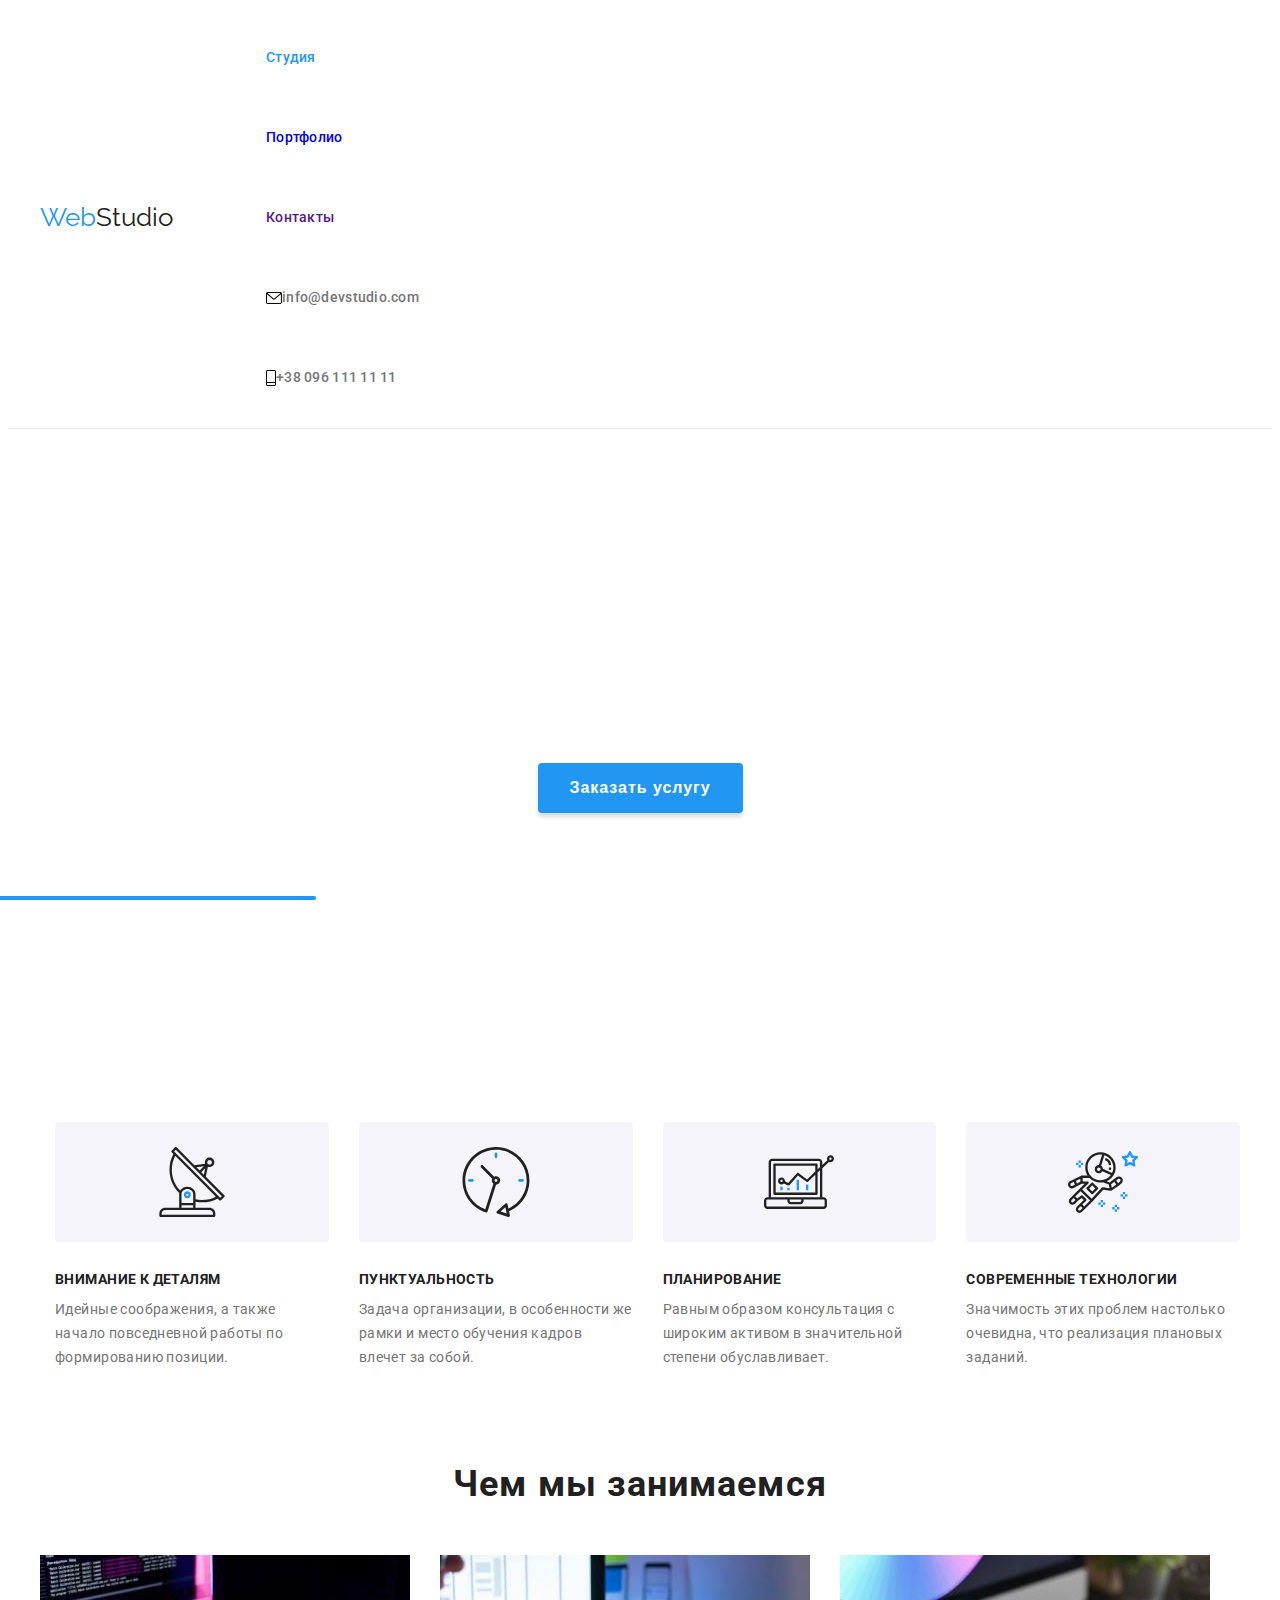
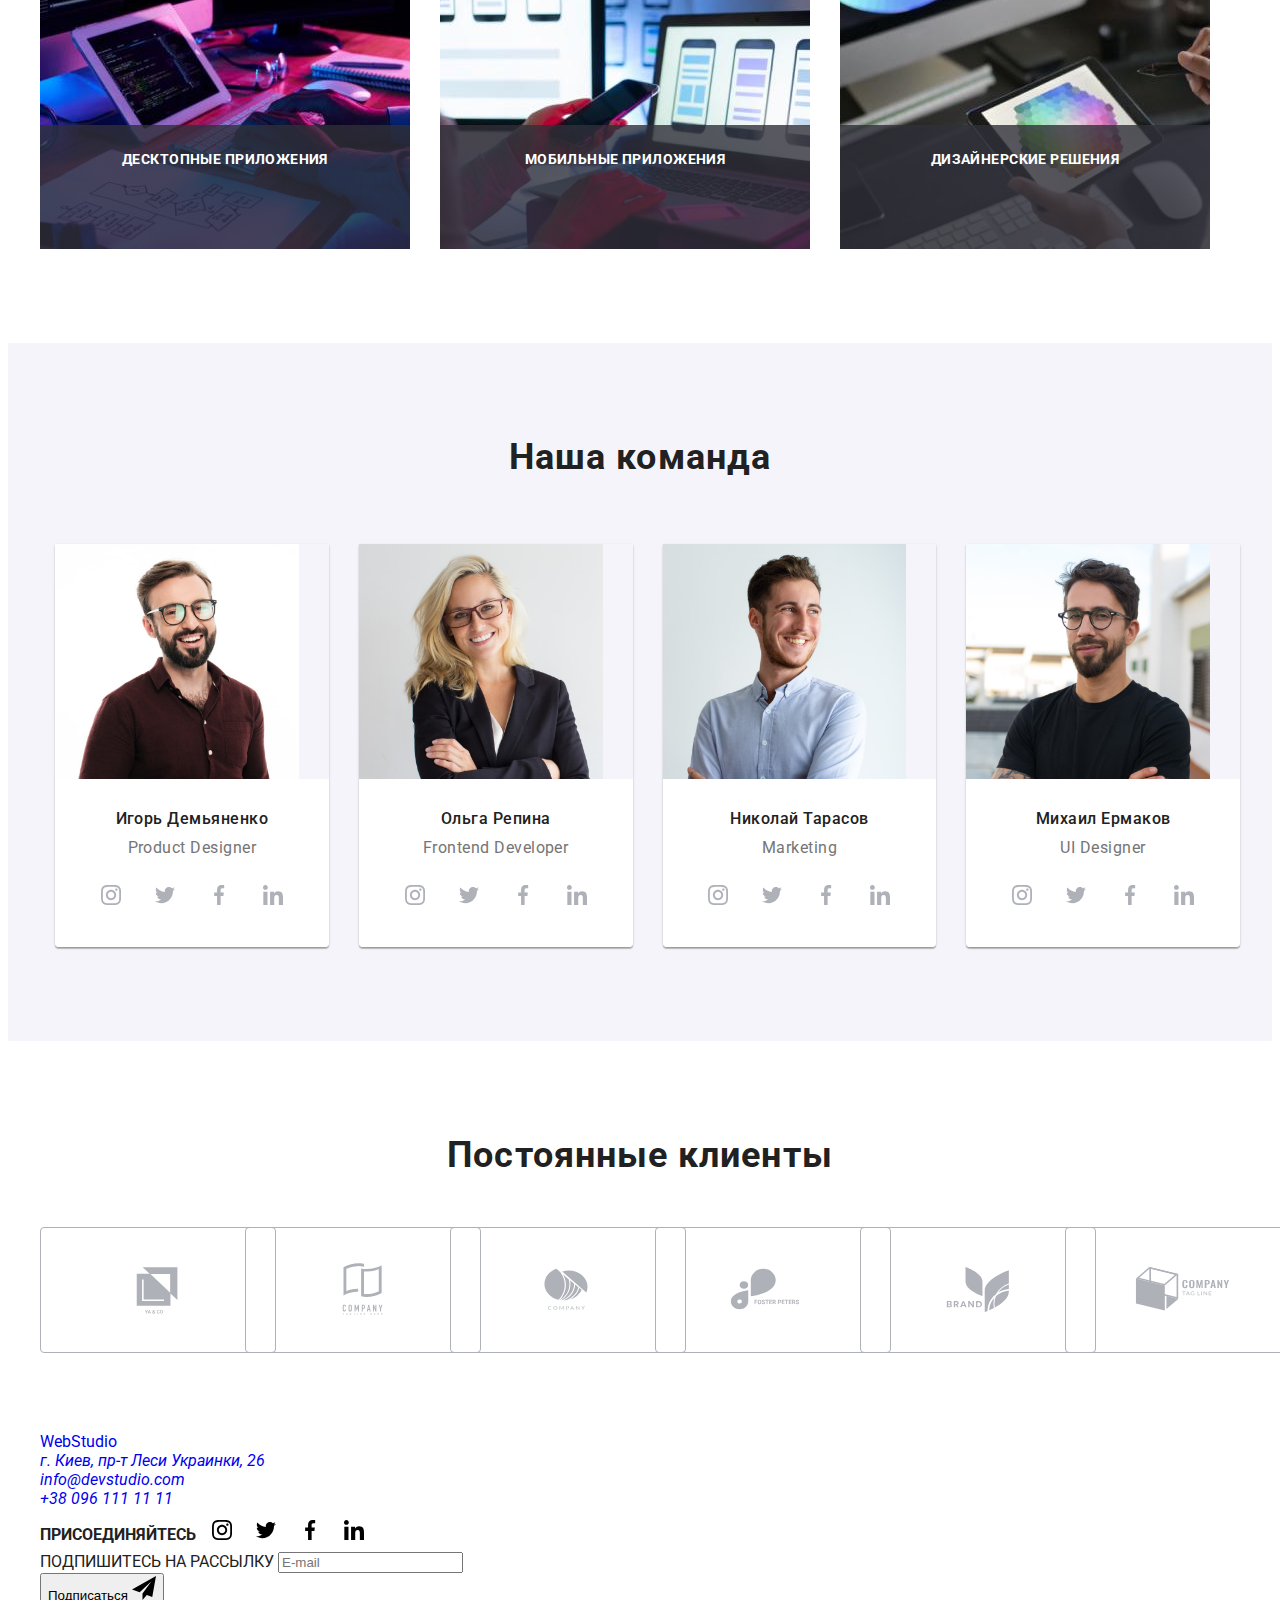
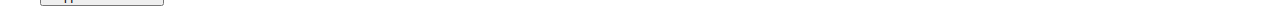
==== index.html @ d3877e8f "1" ====
<!DOCTYPE html>
<html lang="ru">
   <head>
      <meta charset="utf-8" />
      <meta http-equiv="X-UA-Compatible" content="IE=edge" />
      <meta name="viewport" content="width=device-width, initial-scale=1.0" />
      <title>WebStudio</title>
      <link rel="preconnect" href="https://fonts.gstatic.com" crossorigin />
      <link
         href="https://fonts.googleapis.com/css2?family=Raleway:wght@700&family=Roboto:wght@400;500;700;900&display=swap"
         rel="stylesheet"
      />
      <link
         rel="stylesheet"
         href="https://cdnjs.cloudflare.com/ajax/libs/modern-normalize/1.1.0/modern-normalize.min.css"
         integrity="sha512-wpPYUAdjBVSE4KJnH1VR1HeZfpl1ub8YT/NKx4PuQ5NmX2tKuGu6U/JRp5y+Y8XG2tV+wKQpNHVUX03MfMFn9Q=="
         crossorigin="anonymous"
         referrerpolicy="no-referrer"
      />
      <link rel="stylesheet" href="./css/main.min.css" />
   </head>
   <body>
      <header class="header">
         <div class="container header__block">
         
            <nav class="site-nav">
               <a href="./index.html" class="site-nav__link">
                  <span class="site-nav__logo-part1">Web</span
                  ><span class="site-nav__logo-part2">Studio</span></a
               >
               <buttton 
               type="button" 
               class="menu__button"
               aria-expanded="false"
               aria-label="Переключатель меню для мобильного"
               aria-controls="menu-container"
               data-menu-button >
                  <svg class="" width="24px" height="16px">
                     <use class="icon-burger"  href="images/icons.svg#icon-burger"></use>
                     <use class="close-icon"  href="images/icons.svg#close"></use>
                  </svg>
               </buttton>
               <div class="menu-container" id="menu-container" data-menu>
                  <div class="nav-container">
                     <ul class="site-nav__list ">
                        <li class="site-nav__list-item">
                           <a href="./index.html" class="site-nav__list-link site-nav__list-link--current"
                              >Студия</a
                           >
                        </li>
                        <li class="site-nav__list-item">
                           <a href="./portfolio.html" class="site-nav__list-link"
                           >Портфолио</a>
                           
                        </li>
                        <li class="site-nav__list-item">
                           <a href="" class="site-nav__list-link">Контакты</a>
                        </li>
                     </ul>
                  </div>
                  <div class="contacts-container">
                     <ul class="header-contacts">
                        <li class="header-contacts__item">
                           <a
                              class="header-contacts__link"
                              href="mailto:info@devstudio.com"
                           >
                              <svg class="header-contacts__mail-icon" width="16" height="12">
                                 <use href="./images/sprite.svg#icon-convert"></use>
                              </svg>
                              info@devstudio.com</a
                           >
                        </li>
                        <li class="header-contacts__item">
                           <a class="header-contacts__link" href="tel:+380961111111">
                              <svg class="header-contacts__phone-icon" width="10" height="16">
                                 <use href="./images/sprite.svg#icon-smartphone"></use>
                              </svg>
                              +38 096 111 11 11</a
                           >
                        </li>
                     </ul>
                  </div>
                  <div class="social-container">
                     <ul class="header-social">
                        <li class="header-social__item"> <a href="" class="header-social__link">Instagram</a></li>
                        <li  class="header-social__item"> <a href="" class="header-social__link">Twitter</a></li>
                        <li  class="header-social__item"> <a href="" class="header-social__link">Facebook</a></li>
                        <li  class="header-social__item"> <a href="" class="header-social__link">LinkedIn</a></li>
                     </ul>
                  </div>
               </div>
            </nav>
         </div>
      </header>
      <main>
         <section class="hero-section hero-img">
            <div class="container">
               <h1 class="hero-section__title">
                  Эффективные решения<br />
                  для вашего бизнеса
               </h1>
               <button type="button" class="hero-section__button" data-modal-open>
                  Заказать услугу
               </button>
            </div>
         </section>
         <section class="features-section">
            <div class="container">
               <h2 class="features-section__title--hidden">Особенности</h2>
               <ul class="features-section__list">
                  <li class="features">
                     <div class="features__icon-block">
                        <svg class="features__icon">
                           <use href="./images/sprite.svg#icon-antena"></use>
                        </svg>
                     </div>
                     <h3 class="features__title">Внимание к деталям</h3>
                     <p class="features__text">
                        Идейные соображения, а также начало повседневной работы
                        по формированию позиции.
                     </p>
                  </li>
                  <li class="features">
                     <div class="features__icon-block">
                        <svg class="features__icon">
                           <use href="./images/sprite.svg#icon-clock"></use>
                        </svg>
                     </div>
                     <h3 class="features__title">Пунктуальность</h3>
                     <p class="features__text">
                        Задача организации, в особенности же рамки и место
                        обучения кадров влечет за собой.
                     </p>
                  </li>
                  <li class="features">
                     <div class="features__icon-block">
                        <svg class="features__icon">
                           <use href="./images/sprite.svg#icon-diagram"></use>
                        </svg>
                     </div>
                     <h3 class="features__title">Планирование</h3>
                     <p class="features__text">
                        Равным образом консультация с широким активом в
                        значительной степени обуславливает.
                     </p>
                  </li>
                  <li class="features">
                     <div class="features__icon-block">
                        <svg class="features__icon">
                           <use href="./images/sprite.svg#icon-astronaut"></use>
                        </svg>
                     </div>

                     <h3 class="features__title">Современные технологии</h3>
                     <p class="features__text">
                        Значимость этих проблем настолько очевидна, что
                        реализация плановых заданий.
                     </p>
                  </li>
               </ul>
            </div>
         </section>
         <section class="whatwedo-section">
            <div class="container">
               <h2 class="whatwedo-section__title">Чем мы занимаемся</h2>
               <ul class="whatwedo-section__list">
                  <li class="whatwedo">
                     <img
                        src="./images/development.jpg"
                        class="whatwedo__picture"
                        alt="Десктопные приложения"
                        width="370"
                     />
                     <div class="whatwedo__description">
                        <p class="whatwedo__label">ДЕСКТОПНЫЕ ПРИЛОЖЕНИЯ</p>
                     </div>
                  </li>
                  <li class="whatwedo">
                     <img
                        src="./images/adaptation.jpg"
                        class="whatwedo__picture"
                        alt="Мобильные приложения"
                        width="370"
                     />
                     <div class="whatwedo__description">
                        <p class="whatwedo__label">МОБИЛЬНЫЕ ПРИЛОЖЕНИЯ</p>
                     </div>
                  </li>
                  <li class="whatwedo">
                     <img
                        src="./images/palette.jpg"
                        class="whatwedo__picture"
                        alt="Дизайнерские решения"
                        width="370"
                     />
                     <div class="whatwedo__description">
                        <p class="whatwedo__label">ДИЗАЙНЕРСКИЕ РЕШЕНИЯ</p>
                     </div>
                  </li>
               </ul>
            </div>
         </section>
         <section class="team-section">
            <div class="container">
               <h2 class="team-section__title">Наша команда</h2>
               <ul class="team-section__list">
                  <li class="worker">
                     <img
                        src="./images/igor.jpg"
                        class="worker__foto"
                        alt="Игорь"
                     
                     />
                     <div class="worker__information">
                        <h3 class="worker__name">Игорь Демьяненко</h3>
                        <p class="worker__career">Product Designer</p>
                        <ul class="worker__social-contacts">
                           <li class="social-list">
                              <a href="" class="social-list__link">
                                 <svg
                                    class="social-list__icon"
                                    width="20px"
                                    height="20px"
                                 >
                                    <use
                                       href="./images/sprite.svg#icon-instagram"
                                    ></use>
                                 </svg>
                              </a>
                           </li>
                           <li class="social-list">
                              <a href="" class="social-list__link">
                                 <svg
                                    class="social-list__icon"
                                    width="20px"
                                    height="20px"
                                 >
                                    <use
                                       href="./images/sprite.svg#icon-twitter"
                                    ></use>
                                 </svg>
                              </a>
                           </li>
                           <li class="social-list">
                              <a href="" class="social-list__link">
                                 <svg
                                    class="social-list__icon"
                                    width="20px"
                                    height="20px"
                                 >
                                    <use
                                       href="./images/sprite.svg#icon-facebook"
                                    ></use>
                                 </svg>
                              </a>
                           </li>
                           <li class="social-list">
                              <a href="" class="social-list__link">
                                 <svg
                                    class="social-list__icon"
                                    width="20px"
                                    height="20px"
                                 >
                                    <use
                                       href="./images/sprite.svg#icon-linkedin"
                                    ></use>
                                 </svg>
                              </a>
                           </li>
                        </ul>
                     </div>
                  </li>
                  <li class="worker">
                     <img
                        src="./images/olga.jpg"
                        class="worker__foto"
                        alt="Ольга"
                        
                     />
                     <div class="worker__information">
                        <h3 class="worker__name">Ольга Репина</h3>
                        <p class="worker__career">Frontend Developer</p>
                        <ul class="worker__social-contacts">
                           <li class="social-list">
                              <a href="" class="social-list__link">
                                 <svg
                                    class="social-list__icon"
                                    width="20px"
                                    height="20px"
                                 >
                                    <use
                                       href="./images/sprite.svg#icon-instagram"
                                    ></use>
                                 </svg>
                              </a>
                           </li>
                           <li class="social-list">
                              <a href="" class="social-list__link">
                                 <svg
                                    class="social-list__icon"
                                    width="20px"
                                    height="20px"
                                 >
                                    <use
                                       href="./images/sprite.svg#icon-twitter"
                                    ></use>
                                 </svg>
                              </a>
                           </li>
                           <li class="social-list">
                              <a href="" class="social-list__link">
                                 <svg
                                    class="social-list__icon"
                                    width="20px"
                                    height="20px"
                                 >
                                    <use
                                       href="./images/sprite.svg#icon-facebook"
                                    ></use>
                                 </svg>
                              </a>
                           </li>
                           <li class="social-list">
                              <a href="" class="social-list__link">
                                 <svg
                                    class="social-list__icon"
                                    width="20px"
                                    height="20px"
                                 >
                                    <use
                                       href="./images/sprite.svg#icon-linkedin"
                                    ></use>
                                 </svg>
                              </a>
                           </li>
                        </ul>
                     </div>
                  </li>
                  <li class="worker">
                     <img
                        src="./images/kolya.jpg"
                        class="worker__foto"
                        alt="Николай"
                        
                     />
                     <div class="worker__information">
                        <h3 class="worker__name">Николай Тарасов</h3>
                        <p class="worker__career">Marketing</p>
                        <ul class="worker__social-contacts">
                           <li class="social-list">
                              <a href="" class="social-list__link">
                                 <svg
                                    class="social-list__icon"
                                    width="20px"
                                    height="20px"
                                 >
                                    <use
                                       href="./images/sprite.svg#icon-instagram"
                                    ></use>
                                 </svg>
                              </a>
                           </li>
                           <li class="social-list">
                              <a href="" class="social-list__link">
                                 <svg
                                    class="social-list__icon"
                                    width="20px"
                                    height="20px"
                                 >
                                    <use
                                       href="./images/sprite.svg#icon-twitter"
                                    ></use>
                                 </svg>
                              </a>
                           </li>
                           <li class="social-list">
                              <a href="" class="social-list__link">
                                 <svg
                                    class="social-list__icon"
                                    width="20px"
                                    height="20px"
                                 >
                                    <use
                                       href="./images/sprite.svg#icon-facebook"
                                    ></use>
                                 </svg>
                              </a>
                           </li>
                           <li class="social-list">
                              <a href="" class="social-list__link">
                                 <svg
                                    class="social-list__icon"
                                    width="20px"
                                    height="20px"
                                 >
                                    <use
                                       href="./images/sprite.svg#icon-linkedin"
                                    ></use>
                                 </svg>
                              </a>
                           </li>
                        </ul>
                     </div>
                  </li>
                  <li class="worker">
                     <img
                        src="./images/misha.jpg"
                        class="worker__foto"
                        alt="Михаил"
                       
                     />
                     <div class="worker__information">
                        <h3 class="worker__name">Михаил Ермаков</h3>
                        <p class="worker__career">UI Designer</p>
                        <ul class="worker__social-contacts">
                           <li class="social-list">
                              <a href="" class="social-list__link">
                                 <svg
                                    class="social-list__icon"
                                    width="20px"
                                    height="20px"
                                 >
                                    <use
                                       href="./images/sprite.svg#icon-instagram"
                                    ></use>
                                 </svg>
                              </a>
                           </li>
                           <li class="social-list">
                              <a href="" class="social-list__link">
                                 <svg
                                    class="social-list__icon"
                                    width="20px"
                                    height="20px"
                                 >
                                    <use
                                       href="./images/sprite.svg#icon-twitter"
                                    ></use>
                                 </svg>
                              </a>
                           </li>
                           <li class="social-list">
                              <a href="" class="social-list__link">
                                 <svg
                                    class="social-list__icon"
                                    width="20px"
                                    height="20px"
                                 >
                                    <use
                                       href="./images/sprite.svg#icon-facebook"
                                    ></use>
                                 </svg>
                              </a>
                           </li>
                           <li class="social-list">
                              <a href="" class="social-list__link">
                                 <svg
                                    class="social-list__icon"
                                    width="20px"
                                    height="20px"
                                 >
                                    <use
                                       href="./images/sprite.svg#icon-linkedin"
                                    ></use>
                                 </svg>
                              </a>
                           </li>
                        </ul>
                     </div>
                  </li>
               </ul>
            </div>
         </section>
         <section class="clients-section">
            <div class="container">
               <h2 class="clients-section__title">Постоянные клиенты</h2>
               <ul class="clients-section__list">
                  <li class="client">
                     <a href="" class="client__link">
                        <svg class="client__icon" width="106" height="60">
                           <use href="./images/sprite.svg#icon-company1"></use>
                        </svg>
                     </a>
                  </li>
                  <li class="client">
                     <a href="" class="client__link"
                        ><svg class="client__icon" width="106" height="60">
                           <use href="./images/sprite.svg#icon-company2"></use>
                        </svg>
                     </a>
                  </li>
                  <li class="client">
                     <a href="" class="client__link"
                        ><svg class="client__icon" width="106" height="60">
                           <use href="./images/sprite.svg#icon-company3"></use>
                        </svg>
                     </a>
                  </li>
                  <li class="client">
                     <a href="" class="client__link"
                        ><svg class="client__icon" width="106" height="60">
                           <use href="./images/sprite.svg#icon-company4"></use>
                        </svg>
                     </a>
                  </li>
                  <li class="client">
                     <a href="" class="client__link"
                        ><svg class="client__icon" width="106" height="60">
                           <use href="./images/sprite.svg#icon-company5"></use>
                        </svg>
                     </a>
                  </li>
                  <li class="client">
                     <a href="" class="client__link"
                        ><svg class="client__icon" width="106" height="60">
                           <use href="./images/sprite.svg#icon-company6"></use>
                        </svg>
                     </a>
                  </li>
               </ul>
            </div>
         </section>
      </main>
      <footer class="footer">
         <div class="footer__content container">
            <div class="footer__addres-field">
               <a href="index.html" class="footer__link">
                  <span class="footer__logo-part1">Web</span
                  ><span class="footer__logo-part2">Studio</span>
               </a>
               <address>
                  <ul class="footer__address-list">
                     <li class="address">
                        <a
                           href="https://goo.gl/maps/wcCM6j37VZqPyRbJ7"
                           class="address__street-link"
                           target="_blank"
                           rel="noopener noreferrer nofollow"
                           >г. Киев, пр-т Леси Украинки, 26
                        </a>
                     </li>
                     <li class="address">
                        <a
                           class="footer__contacts"
                           href="mailto:info@devstudio.com"
                           >info@devstudio.com</a
                        >
                     </li>
                     <li class="address">
                        <a class="footer__contacts" href="tel:+380961111111"
                           >+38 096 111 11 11</a
                        >
                     </li>
                  </ul>
               </address>
            </div>
            <div class="footer__join">
               <strong class="join__label">ПРИСОЕДИНЯЙТЕСЬ</strong>
               <ul class="social-list">
                  <li class="social-list__item">
                     <a href="" class="social-list__link">
                        <svg
                           class="social-list__icon--white"
                           width="20px"
                           height="20px"
                        >
                           <use href="./images/sprite.svg#icon-instagram"></use>
                        </svg>
                     </a>
                  </li>
                  <li class="social-list__item">
                     <a href="" class="social-list__link">
                        <svg
                           class="social-list__icon--white"
                           width="20px"
                           height="20px"
                        >
                           <use href="./images/sprite.svg#icon-twitter"></use>
                        </svg>
                     </a>
                  </li>
                  <li class="social-list__item">
                     <a href="" class="social-list__link">
                        <svg
                           class="social-list__icon--white"
                           width="20px"
                           height="20px"
                        >
                           <use href="./images/sprite.svg#icon-facebook"></use>
                        </svg>
                     </a>
                  </li>
                  <li class="social-list__item">
                     <a href="" class="social-list__link">
                        <svg
                           class="social-list__icon--white"
                           width="20px"
                           height="20px"
                        >
                           <use href="./images/sprite.svg#icon-linkedin"></use>
                        </svg>
                     </a>
                  </li>
               </ul>
            </div>
            <div>
               <form class="subscribe-form">
                  <div class="subscribe-form__field">
                     <label class="subscribe-form__text" for="mail-form">ПОДПИШИТЕСЬ НА РАССЫЛКУ</label>
                     <input class="subscribe-form__input"  type="email" id="mail-form" placeholder="E-mail">
                  </div>
                     <button type="submit" class="subscribe-form__button">
                        Подписаться
                        <svg class="subscribe-form__btn-icon" width="24px" height="24px">
                           <use href="./images/icons.svg#icon-send"></use>
                        </svg>
                     </button>                  
               </form>
            </div>            
         </div>
      </footer>
      <div data-modal class="backdrop backdrop--is-hidden">
         <div class="modal">
            <form class="form">
               <h2 class="form__title">Оставьте свои данные, мы вам перезвоним</h2>
               <div class="form__field">
                  <label class="form__label" for="name">Имя</label>
                  <input class="form__input" name="name" id="name" required></input>
                  <svg class="form__icon" width="12px" height="12px">
                     <use href="./images/icons.svg#icon-man"></use>
                  </svg>
               </div>
               <div class="form__field">
                  <label class="form__label" for="tel">Телефон</label>
                  <input class="form__input" type="tel" name="tel" id="tel" required>
                  <svg class="form__icon" width="13px" height="13px">
                     <use href="./images/icons.svg#icon-phone"></use>
                  </svg>
               </div>
               <div class="form__field">
                  <label class="form__label" for="email">Почта</label>
                  <input class="form__input" type="email" name="" id="email">
                  <svg class="form__icon" width="15px" height="12px">
                     <use href="./images/icons.svg#icon-envelope"></use>
                  </svg>
               </div>
               <div class="form__field">
                  <label class="form__label" for="comments">Коментарий</label>
                  <textarea class="form__textarea" name="" id="comments" rows="1" placeholder="Введите текст" width="448px" height="120px"></textarea>
               </div>
               <div class="policy-field">
                  <label class="policy-field__label">
                  <input class="policy-field__checkbox" type="checkbox">
                  <span class="policy-field__icon"></span>
                  Соглашаюсь с рассылкой и принимаю 
                     <a href="" class="policy-field__link">Условия договора</a>
                  </label>
               </div>
               <button class="form__submit-button" type="submit">Отправить</button>
            </form>
            <button data-modal-close class="modal__close-button">
               <svg class="modal__close-icon" width="11px" height="11px">
                  <use href="./images/icons.svg#close"></use>
               </svg>
            </button>
         </div>
      </div>
      <script src="./js/modal.js"></script>
      <script src="./js/mobile-menu.js"></script>
   </body>
</html>
---- css/main.min.css ----
body{font-family:Roboto,sans-serif;color:#212121}h1,h2,h3,h4,h5,h6,p{margin-top:0px;margin-bottom:0px}ul,ol{list-style:none;padding:0px;margin-top:0px;margin-bottom:0px}a{text-decoration:none}.container{min-width:320px;padding-left:15px;padding-right:15px;margin-left:auto;margin-right:auto}@media screen and (min-width: 480px){.container{width:480px}}@media screen and (min-width: 768px){.container{width:768px}}@media screen and (min-width: 1200px){.container{width:1200px}}.form__submit-button,.hero-section__button{border:none;min-width:200px;height:50px;font-style:normal;font-weight:700;font-size:16px;line-height:1.875;background-color:#2196f3;color:#fff;cursor:pointer;border-radius:4px;letter-spacing:.06em;-webkit-box-shadow:0px 4px 4px rgba(0,0,0,.15);box-shadow:0px 4px 4px rgba(0,0,0,.15);border:none}.header{display:block;border-bottom:1px solid #ececec}.header__block{padding:10px 15px}.site-nav{display:-webkit-box;display:-ms-flexbox;display:flex}@media screen and (max-width: 767px){.site-nav{-webkit-box-pack:justify;-ms-flex-pack:justify;justify-content:space-between}}.menu__button{display:-webkit-box;display:-ms-flexbox;display:flex;-webkit-box-pack:center;-ms-flex-pack:center;justify-content:center;-webkit-box-align:center;-ms-flex-align:center;align-items:center;z-index:1;width:40px;height:40px;margin:0;padding:0;border:none}.menu__button .close-icon{display:none}.menu__button.is-open .close-icon{display:block}.menu__button.is-open .icon-burger{display:none}@media screen and (min-width: 768px){.menu__button{display:none}}@media screen and (max-width: 767px){.menu-container{display:none;position:absolute;width:100%;height:100vh;top:0;left:0;padding:48px 40px;background-color:#fff}.menu-container.is-open{display:block}}@media screen and (max-width: 767px)and (min-width: 768px){.menu-container{display:block}}.contacts-container{display:-webkit-box;display:-ms-flexbox;display:flex;-webkit-box-orient:vertical;-webkit-box-direction:reverse;-ms-flex-direction:reverse;flex-direction:reverse}@media screen and (min-width: 768px){.social-container{display:none}}.header-social{display:-webkit-box;display:-ms-flexbox;display:flex;position:absolute;bottom:48px}.header-social__link{display:inline-block;margin-right:10px;font-family:Roboto;font-style:normal;font-weight:500;font-size:18px;line-height:1.22px;letter-spacing:.02em;color:#2196f3}.header-social__item::after{content:"";margin-right:10px;border-right:1px solid rgba(33,33,33,.2);-webkit-transform:rotate(90deg);-ms-transform:rotate(90deg);transform:rotate(90deg)}.site-nav__link{display:-webkit-inline-box;display:-ms-inline-flexbox;display:inline-flex;-webkit-box-align:center;-ms-flex-align:center;align-items:center}@media screen and (min-width: 1200px){.site-nav__link{padding-top:24px;padding-bottom:25px;margin-right:93px}}.site-nav__logo-part1{font-family:Raleway;font-style:normal;font-size:24px;line-height:1.17;color:#2196f3}@media screen and (min-width: 1200px){.site-nav__logo-part1{font-family:Raleway;font-style:normal;font-size:26px;line-height:1.19;color:#2196f3}}.site-nav__logo-part2{font-family:Raleway;font-style:normal;font-size:24px;line-height:1.17;color:#212121}@media screen and (min-width: 1200px){.site-nav__logo-part2{font-family:Raleway;font-style:normal;font-size:26px;line-height:1.19}}@media screen and (max-width: 767px){.site-nav__list-link{font-family:Roboto;font-style:normal;font-weight:500;font-size:40px;line-height:1.175;letter-spacing:.02em;color:#212121}}@media screen and (min-width: 768px){.site-nav__list-link{display:block;padding:32px 0;font-style:normal;font-weight:500;font-size:14px;line-height:1.14;letter-spacing:.02em;-webkit-transition:color 250ms cubic-bezier(0.4, 0, 0.2, 1);-o-transition:color 250ms cubic-bezier(0.4, 0, 0.2, 1);transition:color 250ms cubic-bezier(0.4, 0, 0.2, 1)}}.site-nav__list-link--current{color:#2196f3}.site-nav__list-link--current::after{content:""}@media screen and (min-width: 768px){.site-nav__list-link--current::after{position:absolute;-webkit-transform:translateX(-100%);-ms-transform:translateX(-100%);transform:translateX(-100%);bottom:0px;width:100%;border-bottom:solid 4px #2196f3;border-radius:2px}}@media screen and (max-width: 767px){.header-contacts{display:-webkit-inline-box;display:-ms-inline-flexbox;display:inline-flex}}@media screen and (max-width: 767px)and (min-width: 1200px){.header-contacts{margin-left:auto;display:-webkit-box;display:-ms-flexbox;display:flex}.header-contacts__item:nth-child(1){margin-right:30px}}.header-contacts__link{display:-webkit-box;display:-ms-flexbox;display:flex;-webkit-box-align:center;-ms-flex-align:center;align-items:center;font-style:normal;font-weight:500;font-size:14px;line-height:1.14;letter-spacing:.02em;padding:32px 0;color:#757575;-webkit-transition:color 250ms cubic-bezier(0.4, 0, 0.2, 1);-o-transition:color 250ms cubic-bezier(0.4, 0, 0.2, 1);transition:color 250ms cubic-bezier(0.4, 0, 0.2, 1)}.header-contacts__link:hover,.header-contacts__link:focus{color:#2196f3}.hero-section{padding:118px 0;text-align:center;max-width:1600px}@media screen and (min-width: 1200px){.hero-section{padding:200px 0}}.hero-section__title{margin-bottom:30px;font-style:normal;font-weight:900;font-size:26px;line-height:1,62;text-align:center;letter-spacing:.06em;text-transform:uppercase;color:#fff}@media screen and (min-width: 1200px){.hero-section__title{font-size:44px;line-height:1,36}}.hero-section__button{padding:10px 32px}.features-section{padding-bottom:60px;padding-top:60px}@media screen and (min-width: 1200px){.features-section{padding-bottom:94px;padding-top:94px}}.features-section__title--hidden{height:0px;opacity:0}@media screen and (min-width: 768px){.features-section__list{display:-webkit-box;display:-ms-flexbox;display:flex;-ms-flex-wrap:wrap;flex-wrap:wrap;margin-right:-15px}}@media screen and (min-width: 1200px){.features-section__list{margin-right:-15px}}.features{text-align:center}@media screen and (min-width: 480px){.features:not(:last-child){margin-bottom:30px}}@media screen and (min-width: 480px){.features{width:calc(100% - 30px)}}@media screen and (min-width: 768px){.features{width:calc((100% - 4*15px) / 2);margin:15px;text-align:start}}@media screen and (min-width: 1200px){.features{width:calc((100% - 8*15px)/ 4);margin:15px}}@media screen and (min-width: 768px){.features:nth-last-child(-n+2){margin-bottom:0px}}@media screen and (min-width: 1200px){.features:nth-last-child(-n+4){margin-bottom:0px}}.features__icon-block{display:-webkit-box;display:-ms-flexbox;display:flex;-webkit-box-pack:center;-ms-flex-pack:center;justify-content:center;-webkit-box-align:center;-ms-flex-align:center;align-items:center;height:120px;margin-bottom:30px;border-radius:4px;background-color:#f5f4fa}.features__icon{width:70px;height:70px}.features__title{margin-bottom:10px;font-style:normal;font-size:14px;line-height:1.14;letter-spacing:.03em;text-transform:uppercase}.features__text{font-weight:400;font-style:normal;font-size:14px;line-height:1.71;letter-spacing:.03em;color:#757575}@media screen and (max-width: 1199px){.whatwedo-section{display:none}}@media screen and (min-width: 1200px){.whatwedo-section{padding-bottom:94px}}.whatwedo-section .whatwedo-section__title{margin-bottom:50px;font-style:normal;font-size:36px;line-height:1.16;text-align:center;letter-spacing:.03em}.whatwedo-section .whatwedo-section__list{display:-webkit-box;display:-ms-flexbox;display:flex}.whatwedo-section .whatwedo{position:relative}.whatwedo-section .whatwedo:not(:last-child){margin-right:30px}.whatwedo-section .whatwedo__picture{display:block}.whatwedo-section .whatwedo__description{position:absolute;bottom:0;min-height:70px;width:100%;padding:27px 0;background-color:rgba(47,48,58,.8)}.whatwedo-section .whatwedo__label{font-family:Roboto,sans-serif;font-style:400;font-weight:bold;font-size:14px;text-align:center;line-height:1.14;letter-spacing:.03em;color:#fff}.team-section{background-color:#f5f4fa;padding:60px 0}@media screen and (min-width: 1200px){.team-section{padding:94px 0}}.team-section__title{margin-bottom:30px;font-style:normal;font-size:28px;line-height:1.78;text-align:center;letter-spacing:.03em}@media screen and (min-width: 1200px){.team-section__title{margin-bottom:50px;font-size:36px;line-height:1.16}}@media screen and (min-width: 768px){.team-section__list{display:-webkit-box;display:-ms-flexbox;display:flex;-ms-flex-wrap:wrap;flex-wrap:wrap;margin-right:-15px}}@media screen and (min-width: 1200px){.team-section__list{margin-right:-15px}}.worker{overflow:hidden;background-color:#f5f4fa;-webkit-box-shadow:0px 1px 3px rgba(0,0,0,.12),0px 1px 1px rgba(0,0,0,.14),0px 2px 1px rgba(0,0,0,.2);box-shadow:0px 1px 3px rgba(0,0,0,.12),0px 1px 1px rgba(0,0,0,.14),0px 2px 1px rgba(0,0,0,.2);border-radius:0px 0px 4px 4px}@media screen and (min-width: 480px){.worker:not(:last-child){margin-bottom:30px}}@media screen and (min-width: 480px){.worker{width:calc(100% - 30px)}}@media screen and (min-width: 768px){.worker{width:calc((100% - 4*15px) / 2);margin:15px;text-align:start}}@media screen and (min-width: 1200px){.worker{width:calc((100% - 8*15px)/ 4);margin:15px}}@media screen and (min-width: 768px){.worker:nth-last-child(-n+2){margin-bottom:0px}}@media screen and (min-width: 1200px){.worker:nth-last-child(-n+4){margin-bottom:0px}}.worker__foto{display:block;width:calc(100% - 30px)}.worker__information{padding-top:30px;padding-bottom:24px;background-color:#fff}@media screen and (min-width: 1200px){.worker__information{padding-top:30px;padding-bottom:30px}}.worker__name{margin-bottom:10px;font-style:normal;font-weight:500;font-size:16px;line-height:1.19;text-align:center;letter-spacing:.03em}.worker__career{margin-bottom:16px;font-style:normal;font-size:16px;line-height:1.19;text-align:center;letter-spacing:.03em;color:#757575}.worker__social-contacts{display:-webkit-box;display:-ms-flexbox;display:flex;-webkit-box-pack:center;-ms-flex-pack:center;justify-content:center;-webkit-box-align:center;-ms-flex-align:center;align-items:center}.social-list__link{display:-webkit-box;display:-ms-flexbox;display:flex;-webkit-box-pack:center;-ms-flex-pack:center;justify-content:center;-webkit-box-align:center;-ms-flex-align:center;align-items:center;width:44px;height:44px;background-color:#fff;border-radius:50%;-webkit-transition:background-color 250ms cubic-bezier(0.4, 0, 0.2, 1);-o-transition:background-color 250ms cubic-bezier(0.4, 0, 0.2, 1);transition:background-color 250ms cubic-bezier(0.4, 0, 0.2, 1)}@media screen and (min-width: 1200px){.social-list__link:focus,.social-list__link:hover{background-color:#2196f3}}.social-list__link:not(:last-child){margin-right:10px}.social-list{display:-webkit-inline-box;display:-ms-inline-flexbox;display:inline-flex}.social-list:not(:last-child){margin-right:10px}.social-list__icon{fill:#afb1b8;-webkit-transition:fill 250ms cubic-bezier(0.4, 0, 0.2, 1);-o-transition:fill 250ms cubic-bezier(0.4, 0, 0.2, 1);transition:fill 250ms cubic-bezier(0.4, 0, 0.2, 1)}@media screen and (min-width: 1200px){.social-list__link:focus .social-list__icon,.social-list__link:hover .social-list__icon{fill:#fff}}.clients-section{padding:60px 0}@media screen and (min-width: 1200px){.clients-section{padding-bottom:94px;padding-top:94px}}.clients-section__title{margin-bottom:30px;font-style:normal;font-size:28px;line-height:1.78;text-align:center;letter-spacing:.03em}@media screen and (min-width: 1200px){.clients-section__title{margin-bottom:50px;font-size:36px;line-height:1.16}}.clients-section__list{display:-webkit-box;display:-ms-flexbox;display:flex;-ms-flex-wrap:wrap;flex-wrap:wrap;margin:-15px}@media screen and (min-width: 480px){.clients-section__list{margin:-15px}}@media screen and (min-width: 768px){.clients-section__list{margin:-15px}}@media screen and (min-width: 1200px){.clients-section__list{margin:-15px}}.client{width:calc((100% - 4 * 15px)/2);margin:15px}@media screen and (min-width: 480px){.client{width:calc((100% - 4 * 15px)/2);margin:15px}}@media screen and (min-width: 768px){.client{width:calc((100% - 6 * 15px)/3);margin:15px}}@media screen and (min-width: 1200px){.client{width:calc((100% - 12 * 15px)/6);margin:15px}}@media screen and (min-width: 480px){.client:nth-last-child(-n+2){margin-bottom:0px}}@media screen and (min-width: 768px){.client:nth-last-child(-n+4){margin-bottom:0px}}@media screen and (min-width: 1200px){.client:nth-last-child(-n+6){margin-bottom:0px}}.client__link{display:-webkit-box;display:-ms-flexbox;display:flex;-webkit-box-pack:center;-ms-flex-pack:center;justify-content:center;-webkit-box-align:center;-ms-flex-align:center;align-items:center;border:1px solid #afb1b8;border-radius:4px;height:92px;padding:16px 52px;-webkit-transition:border 250ms cubic-bezier(0.4, 0, 0.2, 1);-o-transition:border 250ms cubic-bezier(0.4, 0, 0.2, 1);transition:border 250ms cubic-bezier(0.4, 0, 0.2, 1)}.client__link:focus,.client__link:hover{border:1px solid #2196f3}@media screen and (min-width: 1200px){.client__link{width:170px;padding:16px 32px}}.client__icon{fill:#afb1b8;-webkit-transition:fill 250ms cubic-bezier(0.4, 0, 0.2, 1);-o-transition:fill 250ms cubic-bezier(0.4, 0, 0.2, 1);transition:fill 250ms cubic-bezier(0.4, 0, 0.2, 1)}.client__link:focus .client__icon,.client__link:hover .client__icon{fill:#2196f3}.backdrop{width:100%;height:100%}@media screen and (max-width: 748px){.backdrop{overflow-y:scroll}}@media screen and (min-width: 1200px){.backdrop{position:fixed;top:0px;left:0px;width:100%;height:100%;opacity:1;-webkit-transform:opacity;-ms-transform:opacity;transform:opacity;-webkit-transition:opacity 250ms cubic-bezier(0.4, 0, 0.2, 1);-o-transition:opacity 250ms cubic-bezier(0.4, 0, 0.2, 1);transition:opacity 250ms cubic-bezier(0.4, 0, 0.2, 1);background-color:rgba(0,0,0,.2)}}.backdrop.backdrop--is-hidden{opacity:0;scale:.1;pointer-events:none}@media screen and (min-width: 1200px){.modal{position:absolute;top:50%;left:50%;-webkit-transform:translate(-50%, -50%) scale(1);-ms-transform:translate(-50%, -50%) scale(1);transform:translate(-50%, -50%) scale(1);min-width:50%;min-height:50%;padding:40px;background-color:#fff;-webkit-transition:-webkit-transform 250ms cubic-bezier(0.4, 0, 0.2, 1);transition:-webkit-transform 250ms cubic-bezier(0.4, 0, 0.2, 1);-o-transition:transform 250ms cubic-bezier(0.4, 0, 0.2, 1);transition:transform 250ms cubic-bezier(0.4, 0, 0.2, 1);transition:transform 250ms cubic-bezier(0.4, 0, 0.2, 1), -webkit-transform 250ms cubic-bezier(0.4, 0, 0.2, 1);-webkit-box-shadow:0px 1px 3px rgba(0,0,0,.12),0px 1px 1px rgba(0,0,0,.14),0px 2px 1px rgba(0,0,0,.2);box-shadow:0px 1px 3px rgba(0,0,0,.12),0px 1px 1px rgba(0,0,0,.14),0px 2px 1px rgba(0,0,0,.2);border-radius:4px}}.backdrop--is-hidden .modal{-webkit-transform:translate(-50%, -50%) scale(0.1);-ms-transform:translate(-50%, -50%) scale(0.1);transform:translate(-50%, -50%) scale(0.1)}.form__title{margin-bottom:12px;font-family:Roboto;font-style:normal;font-weight:700;font-size:20px;line-height:1.15;text-align:center;letter-spacing:.03em}.form__label{display:block;margin-bottom:4px;font-family:Roboto;font-style:normal;font-weight:400;font-size:12px;line-height:1.17;letter-spacing:.01em;color:var(--secondary-text-color)}.form__field:focus-within>.form__label{color:#2196f3}.form__field{position:relative;display:-webkit-box;display:-ms-flexbox;display:flex;-webkit-box-orient:vertical;-webkit-box-direction:normal;-ms-flex-direction:column;flex-direction:column;margin-bottom:10px}@media screen and (min-width: 1200px){.form__input{padding:12px 15px 12px 42px;width:450px;height:40px;border:1px solid rgba(33,33,33,.2);border-radius:4px;-webkit-transition:border-color 250ms cubic-bezier(0.4, 0, 0.2, 1);-o-transition:border-color 250ms cubic-bezier(0.4, 0, 0.2, 1);transition:border-color 250ms cubic-bezier(0.4, 0, 0.2, 1)}.form__field:focus-within>.form__input{outline:none;border:1px solid #2196f3}}@media screen and (min-width: 1200px){.form__textarea{-webkit-transform:border;-ms-transform:border;transform:border;display:block;resize:none;margin-bottom:20px;padding:12px 16px;width:450px;height:120px;border:1px solid rgba(33,33,33,.2);border-radius:4px;-webkit-transition:border 250ms cubic-bezier(0.4, 0, 0.2, 1);-o-transition:border 250ms cubic-bezier(0.4, 0, 0.2, 1);transition:border 250ms cubic-bezier(0.4, 0, 0.2, 1)}.form__field:focus-within>.form__textarea{outline:none;border:1px solid #2196f3}.form__textarea::-webkit-input-placeholder{font-family:Roboto;font-style:normal;font-weight:400;font-size:12px;line-height:1.17;letter-spacing:.01em;color:rgba(117,117,117,.5)}.form__textarea::-moz-placeholder{font-family:Roboto;font-style:normal;font-weight:400;font-size:12px;line-height:1.17;letter-spacing:.01em;color:rgba(117,117,117,.5)}.form__textarea:-ms-input-placeholder{font-family:Roboto;font-style:normal;font-weight:400;font-size:12px;line-height:1.17;letter-spacing:.01em;color:rgba(117,117,117,.5)}.form__textarea::-ms-input-placeholder{font-family:Roboto;font-style:normal;font-weight:400;font-size:12px;line-height:1.17;letter-spacing:.01em;color:rgba(117,117,117,.5)}.form__textarea::placeholder{font-family:Roboto;font-style:normal;font-weight:400;font-size:12px;line-height:1.17;letter-spacing:.01em;color:rgba(117,117,117,.5)}}.form__icon{position:absolute;top:32px;left:15px;fill:#212121;-webkit-transform:fill;-ms-transform:fill;transform:fill;-webkit-transition:-webkit-transform 250ms cubic-bezier(0.4, 0, 0.2, 1);transition:-webkit-transform 250ms cubic-bezier(0.4, 0, 0.2, 1);-o-transition:transform 250ms cubic-bezier(0.4, 0, 0.2, 1);transition:transform 250ms cubic-bezier(0.4, 0, 0.2, 1);transition:transform 250ms cubic-bezier(0.4, 0, 0.2, 1), -webkit-transform 250ms cubic-bezier(0.4, 0, 0.2, 1)}.form__field:focus-within>.form__icon{fill:#2196f3}.policy-field{position:relative}.policy-field__checkbox{position:absolute;width:1px;height:1px;margin:-1px;border:0;padding:0;clip:rect(0 0 0 0);overflow:hidden}.policy-field__icon{display:inline-block;margin-left:14px;margin-right:7px;width:16px;height:15px;border:2px solid #212121;border-radius:2px}.policy-field__checkbox:checked+.policy-field__icon{border-color:transparent;fill:#fff;background-color:#2196f3;background-image:url("../images/icon-check.svg");background-size:contain;background-origin:border-box}.policy-field__label{display:-webkit-box;display:-ms-flexbox;display:flex;-webkit-box-pack:center;-ms-flex-pack:center;justify-content:center;-webkit-box-align:center;-ms-flex-align:center;align-items:center;padding:0;margin:0px;margin-bottom:30px;font-family:Roboto;font-style:normal;font-weight:400;font-size:14px;line-height:1.71;letter-spacing:.03em;color:#757575}.policy-field__link{color:#2196f3}.modal__close-button{position:absolute;display:-webkit-box;display:-ms-flexbox;display:flex;-webkit-box-align:center;-ms-flex-align:center;align-items:center;-webkit-box-pack:center;-ms-flex-pack:center;justify-content:center;padding:0;margin:0;top:8px;right:8px;width:30px;height:30px;border:1px solid rgba(0,0,0,.1);border-radius:50%;background-color:#fff}.modal__close-button:hover,.modal__close-button:focus{background-color:#fff;cursor:pointer}.modal__close-icon{fill:#000;-webkit-transition:fill 250ms cubic-bezier(0.4, 0, 0.2, 1);-o-transition:fill 250ms cubic-bezier(0.4, 0, 0.2, 1);transition:fill 250ms cubic-bezier(0.4, 0, 0.2, 1)}.modal__close-button:hover .modal__close-icon,.modal__close-button:focus .modal__close-icon{fill:#2196f3}.form__submit-button{display:block;margin-right:auto;margin-left:auto;padding:10px 55px}/*# sourceMappingURL=main.min.css.map */
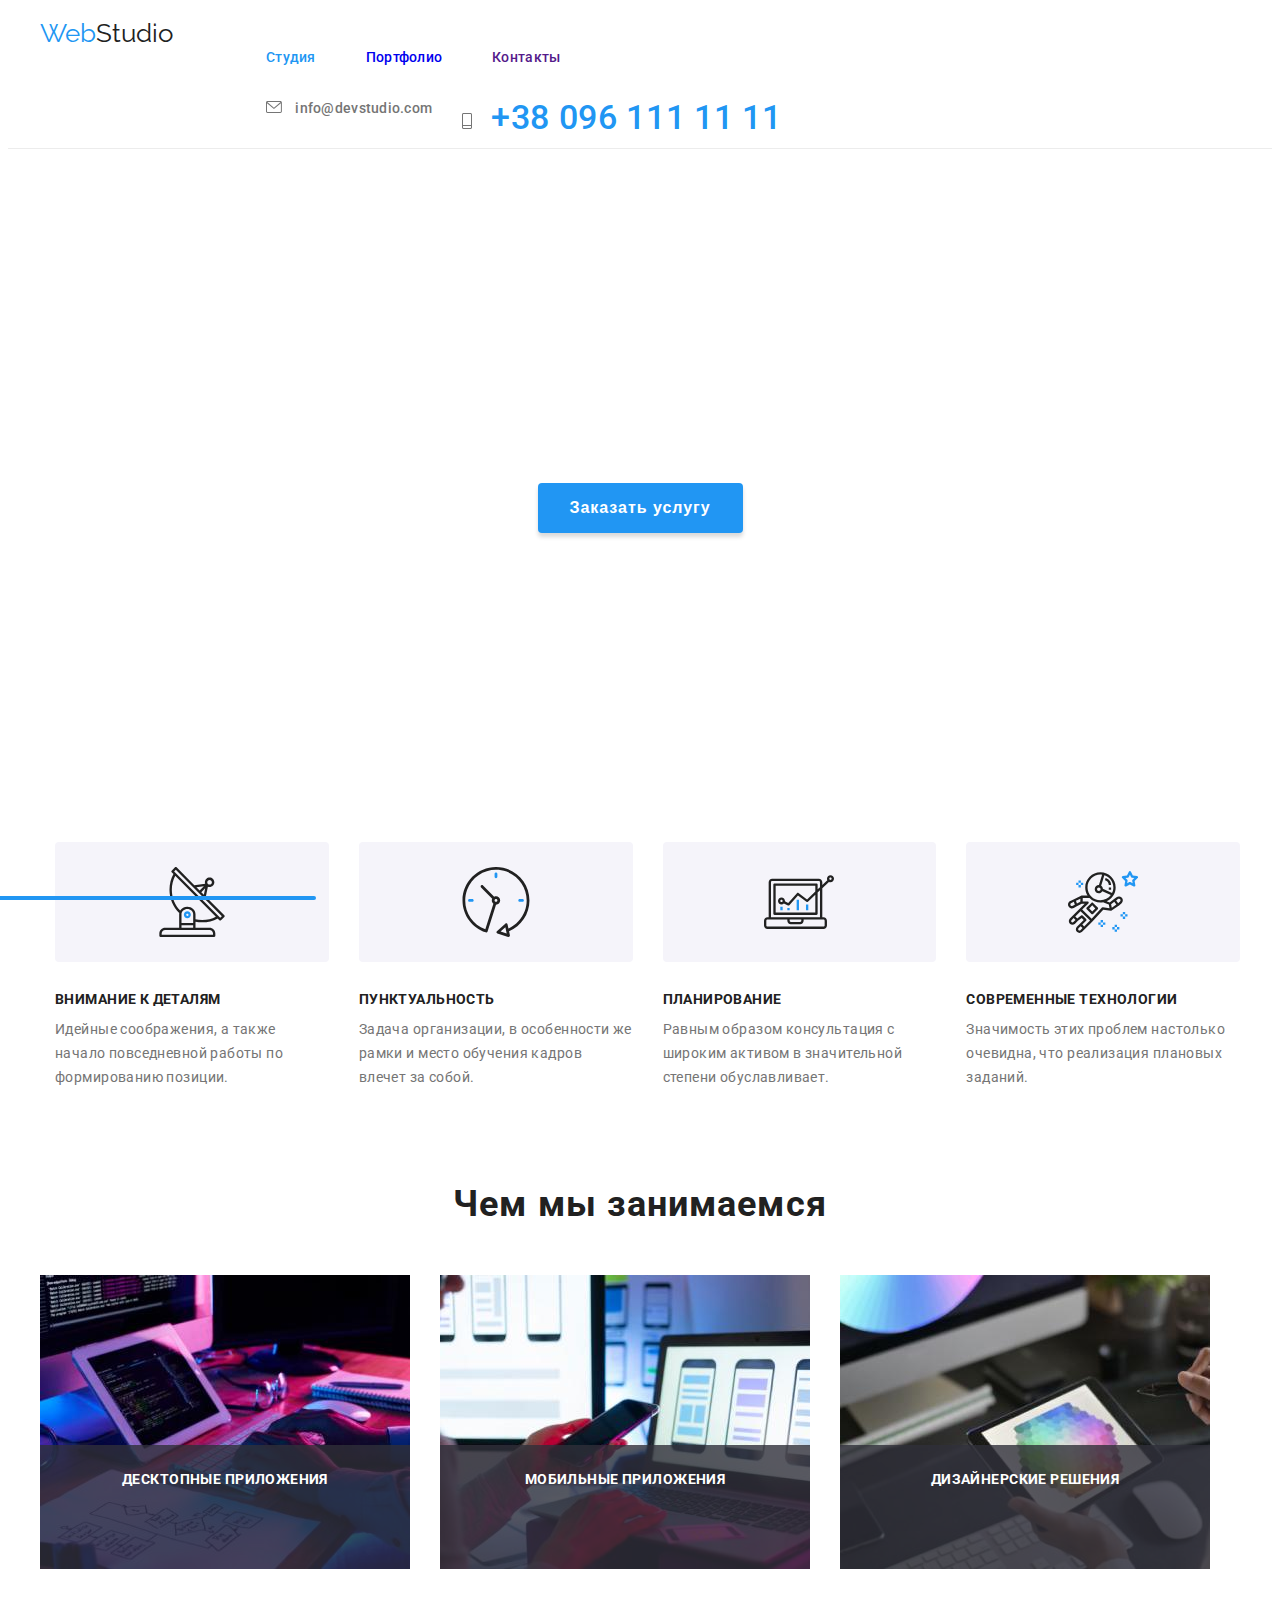
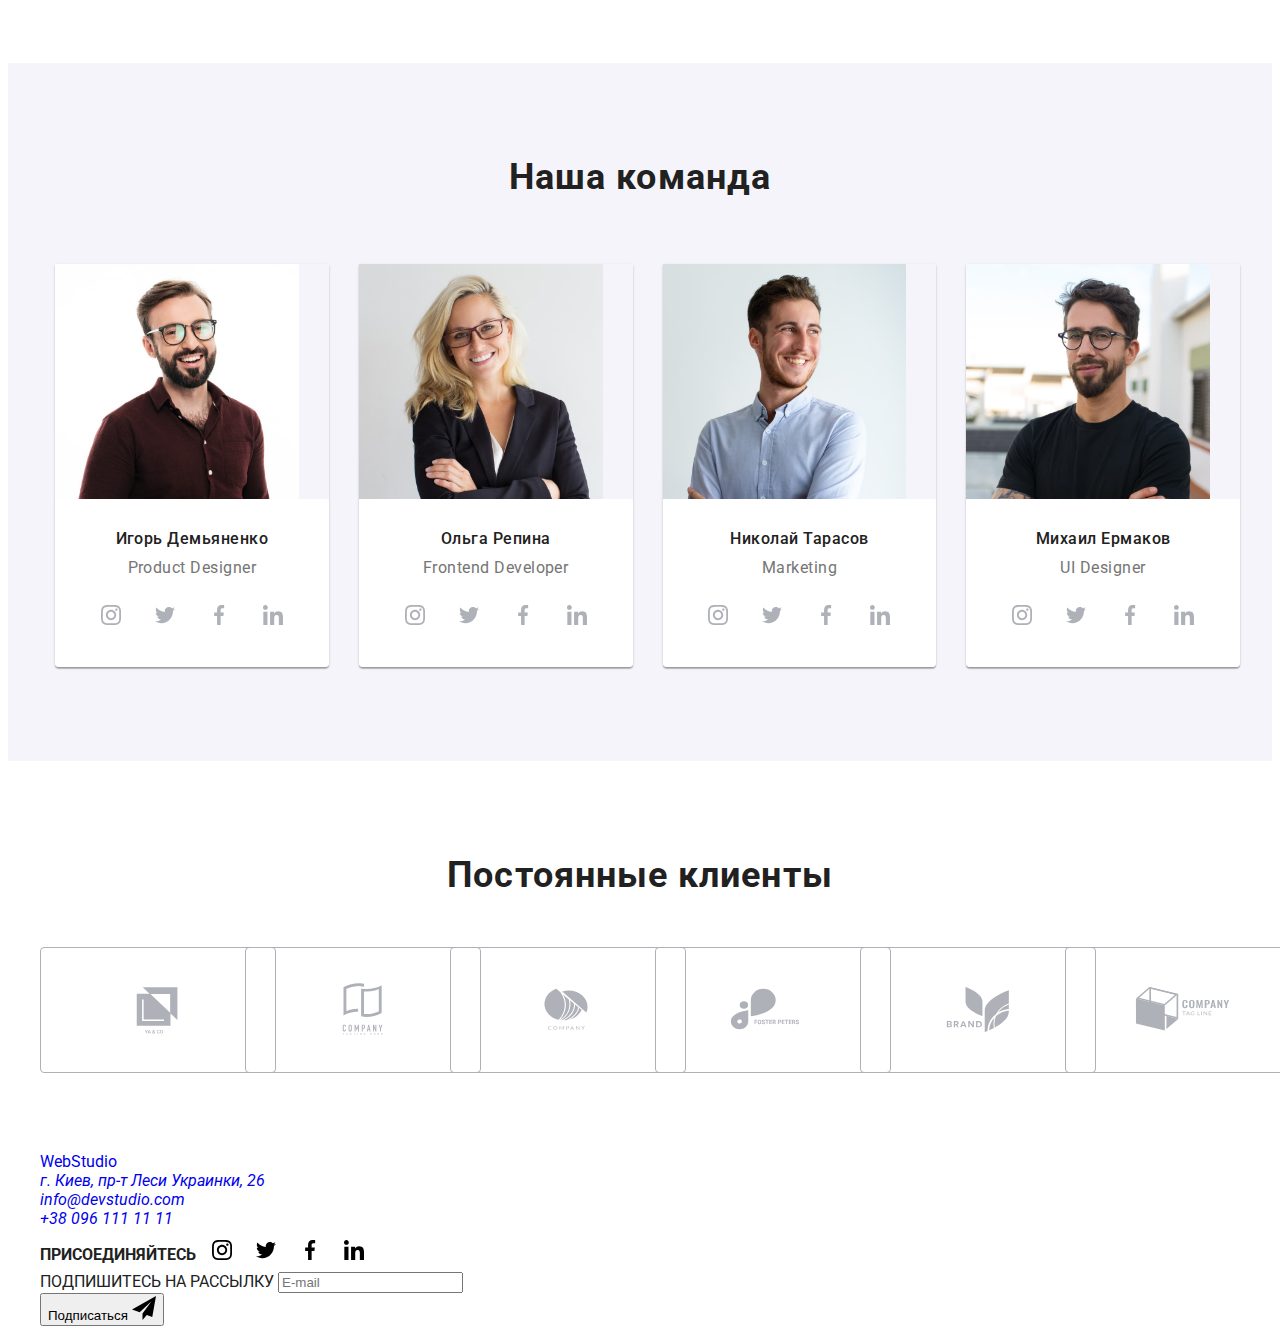
==== commit 6f11e844: "1" ====
--- a/index.html
+++ b/index.html
@@ -41,53 +41,55 @@
                   </svg>
                </buttton>
                <div class="menu-container" id="menu-container" data-menu>
-                  <div class="nav-container">
-                     <ul class="site-nav__list ">
-                        <li class="site-nav__list-item">
-                           <a href="./index.html" class="site-nav__list-link site-nav__list-link--current"
-                              >Студия</a
-                           >
-                        </li>
-                        <li class="site-nav__list-item">
-                           <a href="./portfolio.html" class="site-nav__list-link"
-                           >Портфолио</a>
-                           
-                        </li>
-                        <li class="site-nav__list-item">
-                           <a href="" class="site-nav__list-link">Контакты</a>
-                        </li>
-                     </ul>
-                  </div>
-                  <div class="contacts-container">
-                     <ul class="header-contacts">
-                        <li class="header-contacts__item">
-                           <a
-                              class="header-contacts__link"
-                              href="mailto:info@devstudio.com"
-                           >
-                              <svg class="header-contacts__mail-icon" width="16" height="12">
-                                 <use href="./images/sprite.svg#icon-convert"></use>
-                              </svg>
-                              info@devstudio.com</a
-                           >
-                        </li>
-                        <li class="header-contacts__item">
-                           <a class="header-contacts__link" href="tel:+380961111111">
-                              <svg class="header-contacts__phone-icon" width="10" height="16">
-                                 <use href="./images/sprite.svg#icon-smartphone"></use>
-                              </svg>
-                              +38 096 111 11 11</a
-                           >
-                        </li>
-                     </ul>
-                  </div>
-                  <div class="social-container">
-                     <ul class="header-social">
-                        <li class="header-social__item"> <a href="" class="header-social__link">Instagram</a></li>
-                        <li  class="header-social__item"> <a href="" class="header-social__link">Twitter</a></li>
-                        <li  class="header-social__item"> <a href="" class="header-social__link">Facebook</a></li>
-                        <li  class="header-social__item"> <a href="" class="header-social__link">LinkedIn</a></li>
-                     </ul>
+                  <div class="separate-mobile-menu">
+                     <div class="nav-container">
+                        <ul class="site-nav__list ">
+                           <li class="site-nav__list-item">
+                              <a href="./index.html" class="site-nav__list-link site-nav__list-link--current"
+                                 >Студия</a
+                              >
+                           </li>
+                           <li class="site-nav__list-item">
+                              <a href="./portfolio.html" class="site-nav__list-link"
+                              >Портфолио</a>
+                              
+                           </li>
+                           <li class="site-nav__list-item">
+                              <a href="" class="site-nav__list-link">Контакты</a>
+                           </li>
+                        </ul>
+                     </div>
+                     <div class="contacts-container">
+                        <ul class="header-contacts">
+                           <li class="header-contacts__item">
+                              <a
+                                 class="header-contacts__link"
+                                 href="mailto:info@devstudio.com"
+                              >
+                                 <svg class="header-contacts__mail-icon" width="16" height="12">
+                                    <use href="./images/sprite.svg#icon-convert"></use>
+                                 </svg>
+                                 info@devstudio.com</a
+                              >
+                           </li>
+                           <li class="header-contacts__item">
+                              <a class="header-contacts__link for-mobile" href="tel:+380961111111">
+                                 <svg class="header-contacts__phone-icon" width="10" height="16">
+                                    <use href="./images/sprite.svg#icon-smartphone"></use>
+                                 </svg>
+                                 +38 096 111 11 11</a
+                              >
+                           </li>
+                        </ul>
+                        <div class="social-container">
+                           <ul class="header-social">
+                              <li class="header-social__item"> <a href="" class="header-social__link">Instagram</a></li>
+                              <li  class="header-social__item"> <a href="" class="header-social__link">Twitter</a></li>
+                              <li  class="header-social__item"> <a href="" class="header-social__link">Facebook</a></li>
+                              <li  class="header-social__item"> <a href="" class="header-social__link">LinkedIn</a></li>
+                           </ul>
+                        </div>
+                     </div>
                   </div>
                </div>
             </nav>
--- a/css/main.min.css
+++ b/css/main.min.css
@@ -1 +1 @@
-body{font-family:Roboto,sans-serif;color:#212121}h1,h2,h3,h4,h5,h6,p{margin-top:0px;margin-bottom:0px}ul,ol{list-style:none;padding:0px;margin-top:0px;margin-bottom:0px}a{text-decoration:none}.container{min-width:320px;padding-left:15px;padding-right:15px;margin-left:auto;margin-right:auto}@media screen and (min-width: 480px){.container{width:480px}}@media screen and (min-width: 768px){.container{width:768px}}@media screen and (min-width: 1200px){.container{width:1200px}}.form__submit-button,.hero-section__button{border:none;min-width:200px;height:50px;font-style:normal;font-weight:700;font-size:16px;line-height:1.875;background-color:#2196f3;color:#fff;cursor:pointer;border-radius:4px;letter-spacing:.06em;-webkit-box-shadow:0px 4px 4px rgba(0,0,0,.15);box-shadow:0px 4px 4px rgba(0,0,0,.15);border:none}.header{display:block;border-bottom:1px solid #ececec}.header__block{padding:10px 15px}.site-nav{display:-webkit-box;display:-ms-flexbox;display:flex}@media screen and (max-width: 767px){.site-nav{-webkit-box-pack:justify;-ms-flex-pack:justify;justify-content:space-between}}.menu__button{display:-webkit-box;display:-ms-flexbox;display:flex;-webkit-box-pack:center;-ms-flex-pack:center;justify-content:center;-webkit-box-align:center;-ms-flex-align:center;align-items:center;z-index:1;width:40px;height:40px;margin:0;padding:0;border:none}.menu__button .close-icon{display:none}.menu__button.is-open .close-icon{display:block}.menu__button.is-open .icon-burger{display:none}@media screen and (min-width: 768px){.menu__button{display:none}}@media screen and (max-width: 767px){.menu-container{display:none;position:absolute;width:100%;height:100vh;top:0;left:0;padding:48px 40px;background-color:#fff}.menu-container.is-open{display:block}}@media screen and (max-width: 767px)and (min-width: 768px){.menu-container{display:block}}.contacts-container{display:-webkit-box;display:-ms-flexbox;display:flex;-webkit-box-orient:vertical;-webkit-box-direction:reverse;-ms-flex-direction:reverse;flex-direction:reverse}@media screen and (min-width: 768px){.social-container{display:none}}.header-social{display:-webkit-box;display:-ms-flexbox;display:flex;position:absolute;bottom:48px}.header-social__link{display:inline-block;margin-right:10px;font-family:Roboto;font-style:normal;font-weight:500;font-size:18px;line-height:1.22px;letter-spacing:.02em;color:#2196f3}.header-social__item::after{content:"";margin-right:10px;border-right:1px solid rgba(33,33,33,.2);-webkit-transform:rotate(90deg);-ms-transform:rotate(90deg);transform:rotate(90deg)}.site-nav__link{display:-webkit-inline-box;display:-ms-inline-flexbox;display:inline-flex;-webkit-box-align:center;-ms-flex-align:center;align-items:center}@media screen and (min-width: 1200px){.site-nav__link{padding-top:24px;padding-bottom:25px;margin-right:93px}}.site-nav__logo-part1{font-family:Raleway;font-style:normal;font-size:24px;line-height:1.17;color:#2196f3}@media screen and (min-width: 1200px){.site-nav__logo-part1{font-family:Raleway;font-style:normal;font-size:26px;line-height:1.19;color:#2196f3}}.site-nav__logo-part2{font-family:Raleway;font-style:normal;font-size:24px;line-height:1.17;color:#212121}@media screen and (min-width: 1200px){.site-nav__logo-part2{font-family:Raleway;font-style:normal;font-size:26px;line-height:1.19}}@media screen and (max-width: 767px){.site-nav__list-link{font-family:Roboto;font-style:normal;font-weight:500;font-size:40px;line-height:1.175;letter-spacing:.02em;color:#212121}}@media screen and (min-width: 768px){.site-nav__list-link{display:block;padding:32px 0;font-style:normal;font-weight:500;font-size:14px;line-height:1.14;letter-spacing:.02em;-webkit-transition:color 250ms cubic-bezier(0.4, 0, 0.2, 1);-o-transition:color 250ms cubic-bezier(0.4, 0, 0.2, 1);transition:color 250ms cubic-bezier(0.4, 0, 0.2, 1)}}.site-nav__list-link--current{color:#2196f3}.site-nav__list-link--current::after{content:""}@media screen and (min-width: 768px){.site-nav__list-link--current::after{position:absolute;-webkit-transform:translateX(-100%);-ms-transform:translateX(-100%);transform:translateX(-100%);bottom:0px;width:100%;border-bottom:solid 4px #2196f3;border-radius:2px}}@media screen and (max-width: 767px){.header-contacts{display:-webkit-inline-box;display:-ms-inline-flexbox;display:inline-flex}}@media screen and (max-width: 767px)and (min-width: 1200px){.header-contacts{margin-left:auto;display:-webkit-box;display:-ms-flexbox;display:flex}.header-contacts__item:nth-child(1){margin-right:30px}}.header-contacts__link{display:-webkit-box;display:-ms-flexbox;display:flex;-webkit-box-align:center;-ms-flex-align:center;align-items:center;font-style:normal;font-weight:500;font-size:14px;line-height:1.14;letter-spacing:.02em;padding:32px 0;color:#757575;-webkit-transition:color 250ms cubic-bezier(0.4, 0, 0.2, 1);-o-transition:color 250ms cubic-bezier(0.4, 0, 0.2, 1);transition:color 250ms cubic-bezier(0.4, 0, 0.2, 1)}.header-contacts__link:hover,.header-contacts__link:focus{color:#2196f3}.hero-section{padding:118px 0;text-align:center;max-width:1600px}@media screen and (min-width: 1200px){.hero-section{padding:200px 0}}.hero-section__title{margin-bottom:30px;font-style:normal;font-weight:900;font-size:26px;line-height:1,62;text-align:center;letter-spacing:.06em;text-transform:uppercase;color:#fff}@media screen and (min-width: 1200px){.hero-section__title{font-size:44px;line-height:1,36}}.hero-section__button{padding:10px 32px}.features-section{padding-bottom:60px;padding-top:60px}@media screen and (min-width: 1200px){.features-section{padding-bottom:94px;padding-top:94px}}.features-section__title--hidden{height:0px;opacity:0}@media screen and (min-width: 768px){.features-section__list{display:-webkit-box;display:-ms-flexbox;display:flex;-ms-flex-wrap:wrap;flex-wrap:wrap;margin-right:-15px}}@media screen and (min-width: 1200px){.features-section__list{margin-right:-15px}}.features{text-align:center}@media screen and (min-width: 480px){.features:not(:last-child){margin-bottom:30px}}@media screen and (min-width: 480px){.features{width:calc(100% - 30px)}}@media screen and (min-width: 768px){.features{width:calc((100% - 4*15px) / 2);margin:15px;text-align:start}}@media screen and (min-width: 1200px){.features{width:calc((100% - 8*15px)/ 4);margin:15px}}@media screen and (min-width: 768px){.features:nth-last-child(-n+2){margin-bottom:0px}}@media screen and (min-width: 1200px){.features:nth-last-child(-n+4){margin-bottom:0px}}.features__icon-block{display:-webkit-box;display:-ms-flexbox;display:flex;-webkit-box-pack:center;-ms-flex-pack:center;justify-content:center;-webkit-box-align:center;-ms-flex-align:center;align-items:center;height:120px;margin-bottom:30px;border-radius:4px;background-color:#f5f4fa}.features__icon{width:70px;height:70px}.features__title{margin-bottom:10px;font-style:normal;font-size:14px;line-height:1.14;letter-spacing:.03em;text-transform:uppercase}.features__text{font-weight:400;font-style:normal;font-size:14px;line-height:1.71;letter-spacing:.03em;color:#757575}@media screen and (max-width: 1199px){.whatwedo-section{display:none}}@media screen and (min-width: 1200px){.whatwedo-section{padding-bottom:94px}}.whatwedo-section .whatwedo-section__title{margin-bottom:50px;font-style:normal;font-size:36px;line-height:1.16;text-align:center;letter-spacing:.03em}.whatwedo-section .whatwedo-section__list{display:-webkit-box;display:-ms-flexbox;display:flex}.whatwedo-section .whatwedo{position:relative}.whatwedo-section .whatwedo:not(:last-child){margin-right:30px}.whatwedo-section .whatwedo__picture{display:block}.whatwedo-section .whatwedo__description{position:absolute;bottom:0;min-height:70px;width:100%;padding:27px 0;background-color:rgba(47,48,58,.8)}.whatwedo-section .whatwedo__label{font-family:Roboto,sans-serif;font-style:400;font-weight:bold;font-size:14px;text-align:center;line-height:1.14;letter-spacing:.03em;color:#fff}.team-section{background-color:#f5f4fa;padding:60px 0}@media screen and (min-width: 1200px){.team-section{padding:94px 0}}.team-section__title{margin-bottom:30px;font-style:normal;font-size:28px;line-height:1.78;text-align:center;letter-spacing:.03em}@media screen and (min-width: 1200px){.team-section__title{margin-bottom:50px;font-size:36px;line-height:1.16}}@media screen and (min-width: 768px){.team-section__list{display:-webkit-box;display:-ms-flexbox;display:flex;-ms-flex-wrap:wrap;flex-wrap:wrap;margin-right:-15px}}@media screen and (min-width: 1200px){.team-section__list{margin-right:-15px}}.worker{overflow:hidden;background-color:#f5f4fa;-webkit-box-shadow:0px 1px 3px rgba(0,0,0,.12),0px 1px 1px rgba(0,0,0,.14),0px 2px 1px rgba(0,0,0,.2);box-shadow:0px 1px 3px rgba(0,0,0,.12),0px 1px 1px rgba(0,0,0,.14),0px 2px 1px rgba(0,0,0,.2);border-radius:0px 0px 4px 4px}@media screen and (min-width: 480px){.worker:not(:last-child){margin-bottom:30px}}@media screen and (min-width: 480px){.worker{width:calc(100% - 30px)}}@media screen and (min-width: 768px){.worker{width:calc((100% - 4*15px) / 2);margin:15px;text-align:start}}@media screen and (min-width: 1200px){.worker{width:calc((100% - 8*15px)/ 4);margin:15px}}@media screen and (min-width: 768px){.worker:nth-last-child(-n+2){margin-bottom:0px}}@media screen and (min-width: 1200px){.worker:nth-last-child(-n+4){margin-bottom:0px}}.worker__foto{display:block;width:calc(100% - 30px)}.worker__information{padding-top:30px;padding-bottom:24px;background-color:#fff}@media screen and (min-width: 1200px){.worker__information{padding-top:30px;padding-bottom:30px}}.worker__name{margin-bottom:10px;font-style:normal;font-weight:500;font-size:16px;line-height:1.19;text-align:center;letter-spacing:.03em}.worker__career{margin-bottom:16px;font-style:normal;font-size:16px;line-height:1.19;text-align:center;letter-spacing:.03em;color:#757575}.worker__social-contacts{display:-webkit-box;display:-ms-flexbox;display:flex;-webkit-box-pack:center;-ms-flex-pack:center;justify-content:center;-webkit-box-align:center;-ms-flex-align:center;align-items:center}.social-list__link{display:-webkit-box;display:-ms-flexbox;display:flex;-webkit-box-pack:center;-ms-flex-pack:center;justify-content:center;-webkit-box-align:center;-ms-flex-align:center;align-items:center;width:44px;height:44px;background-color:#fff;border-radius:50%;-webkit-transition:background-color 250ms cubic-bezier(0.4, 0, 0.2, 1);-o-transition:background-color 250ms cubic-bezier(0.4, 0, 0.2, 1);transition:background-color 250ms cubic-bezier(0.4, 0, 0.2, 1)}@media screen and (min-width: 1200px){.social-list__link:focus,.social-list__link:hover{background-color:#2196f3}}.social-list__link:not(:last-child){margin-right:10px}.social-list{display:-webkit-inline-box;display:-ms-inline-flexbox;display:inline-flex}.social-list:not(:last-child){margin-right:10px}.social-list__icon{fill:#afb1b8;-webkit-transition:fill 250ms cubic-bezier(0.4, 0, 0.2, 1);-o-transition:fill 250ms cubic-bezier(0.4, 0, 0.2, 1);transition:fill 250ms cubic-bezier(0.4, 0, 0.2, 1)}@media screen and (min-width: 1200px){.social-list__link:focus .social-list__icon,.social-list__link:hover .social-list__icon{fill:#fff}}.clients-section{padding:60px 0}@media screen and (min-width: 1200px){.clients-section{padding-bottom:94px;padding-top:94px}}.clients-section__title{margin-bottom:30px;font-style:normal;font-size:28px;line-height:1.78;text-align:center;letter-spacing:.03em}@media screen and (min-width: 1200px){.clients-section__title{margin-bottom:50px;font-size:36px;line-height:1.16}}.clients-section__list{display:-webkit-box;display:-ms-flexbox;display:flex;-ms-flex-wrap:wrap;flex-wrap:wrap;margin:-15px}@media screen and (min-width: 480px){.clients-section__list{margin:-15px}}@media screen and (min-width: 768px){.clients-section__list{margin:-15px}}@media screen and (min-width: 1200px){.clients-section__list{margin:-15px}}.client{width:calc((100% - 4 * 15px)/2);margin:15px}@media screen and (min-width: 480px){.client{width:calc((100% - 4 * 15px)/2);margin:15px}}@media screen and (min-width: 768px){.client{width:calc((100% - 6 * 15px)/3);margin:15px}}@media screen and (min-width: 1200px){.client{width:calc((100% - 12 * 15px)/6);margin:15px}}@media screen and (min-width: 480px){.client:nth-last-child(-n+2){margin-bottom:0px}}@media screen and (min-width: 768px){.client:nth-last-child(-n+4){margin-bottom:0px}}@media screen and (min-width: 1200px){.client:nth-last-child(-n+6){margin-bottom:0px}}.client__link{display:-webkit-box;display:-ms-flexbox;display:flex;-webkit-box-pack:center;-ms-flex-pack:center;justify-content:center;-webkit-box-align:center;-ms-flex-align:center;align-items:center;border:1px solid #afb1b8;border-radius:4px;height:92px;padding:16px 52px;-webkit-transition:border 250ms cubic-bezier(0.4, 0, 0.2, 1);-o-transition:border 250ms cubic-bezier(0.4, 0, 0.2, 1);transition:border 250ms cubic-bezier(0.4, 0, 0.2, 1)}.client__link:focus,.client__link:hover{border:1px solid #2196f3}@media screen and (min-width: 1200px){.client__link{width:170px;padding:16px 32px}}.client__icon{fill:#afb1b8;-webkit-transition:fill 250ms cubic-bezier(0.4, 0, 0.2, 1);-o-transition:fill 250ms cubic-bezier(0.4, 0, 0.2, 1);transition:fill 250ms cubic-bezier(0.4, 0, 0.2, 1)}.client__link:focus .client__icon,.client__link:hover .client__icon{fill:#2196f3}.backdrop{width:100%;height:100%}@media screen and (max-width: 748px){.backdrop{overflow-y:scroll}}@media screen and (min-width: 1200px){.backdrop{position:fixed;top:0px;left:0px;width:100%;height:100%;opacity:1;-webkit-transform:opacity;-ms-transform:opacity;transform:opacity;-webkit-transition:opacity 250ms cubic-bezier(0.4, 0, 0.2, 1);-o-transition:opacity 250ms cubic-bezier(0.4, 0, 0.2, 1);transition:opacity 250ms cubic-bezier(0.4, 0, 0.2, 1);background-color:rgba(0,0,0,.2)}}.backdrop.backdrop--is-hidden{opacity:0;scale:.1;pointer-events:none}@media screen and (min-width: 1200px){.modal{position:absolute;top:50%;left:50%;-webkit-transform:translate(-50%, -50%) scale(1);-ms-transform:translate(-50%, -50%) scale(1);transform:translate(-50%, -50%) scale(1);min-width:50%;min-height:50%;padding:40px;background-color:#fff;-webkit-transition:-webkit-transform 250ms cubic-bezier(0.4, 0, 0.2, 1);transition:-webkit-transform 250ms cubic-bezier(0.4, 0, 0.2, 1);-o-transition:transform 250ms cubic-bezier(0.4, 0, 0.2, 1);transition:transform 250ms cubic-bezier(0.4, 0, 0.2, 1);transition:transform 250ms cubic-bezier(0.4, 0, 0.2, 1), -webkit-transform 250ms cubic-bezier(0.4, 0, 0.2, 1);-webkit-box-shadow:0px 1px 3px rgba(0,0,0,.12),0px 1px 1px rgba(0,0,0,.14),0px 2px 1px rgba(0,0,0,.2);box-shadow:0px 1px 3px rgba(0,0,0,.12),0px 1px 1px rgba(0,0,0,.14),0px 2px 1px rgba(0,0,0,.2);border-radius:4px}}.backdrop--is-hidden .modal{-webkit-transform:translate(-50%, -50%) scale(0.1);-ms-transform:translate(-50%, -50%) scale(0.1);transform:translate(-50%, -50%) scale(0.1)}.form__title{margin-bottom:12px;font-family:Roboto;font-style:normal;font-weight:700;font-size:20px;line-height:1.15;text-align:center;letter-spacing:.03em}.form__label{display:block;margin-bottom:4px;font-family:Roboto;font-style:normal;font-weight:400;font-size:12px;line-height:1.17;letter-spacing:.01em;color:var(--secondary-text-color)}.form__field:focus-within>.form__label{color:#2196f3}.form__field{position:relative;display:-webkit-box;display:-ms-flexbox;display:flex;-webkit-box-orient:vertical;-webkit-box-direction:normal;-ms-flex-direction:column;flex-direction:column;margin-bottom:10px}@media screen and (min-width: 1200px){.form__input{padding:12px 15px 12px 42px;width:450px;height:40px;border:1px solid rgba(33,33,33,.2);border-radius:4px;-webkit-transition:border-color 250ms cubic-bezier(0.4, 0, 0.2, 1);-o-transition:border-color 250ms cubic-bezier(0.4, 0, 0.2, 1);transition:border-color 250ms cubic-bezier(0.4, 0, 0.2, 1)}.form__field:focus-within>.form__input{outline:none;border:1px solid #2196f3}}@media screen and (min-width: 1200px){.form__textarea{-webkit-transform:border;-ms-transform:border;transform:border;display:block;resize:none;margin-bottom:20px;padding:12px 16px;width:450px;height:120px;border:1px solid rgba(33,33,33,.2);border-radius:4px;-webkit-transition:border 250ms cubic-bezier(0.4, 0, 0.2, 1);-o-transition:border 250ms cubic-bezier(0.4, 0, 0.2, 1);transition:border 250ms cubic-bezier(0.4, 0, 0.2, 1)}.form__field:focus-within>.form__textarea{outline:none;border:1px solid #2196f3}.form__textarea::-webkit-input-placeholder{font-family:Roboto;font-style:normal;font-weight:400;font-size:12px;line-height:1.17;letter-spacing:.01em;color:rgba(117,117,117,.5)}.form__textarea::-moz-placeholder{font-family:Roboto;font-style:normal;font-weight:400;font-size:12px;line-height:1.17;letter-spacing:.01em;color:rgba(117,117,117,.5)}.form__textarea:-ms-input-placeholder{font-family:Roboto;font-style:normal;font-weight:400;font-size:12px;line-height:1.17;letter-spacing:.01em;color:rgba(117,117,117,.5)}.form__textarea::-ms-input-placeholder{font-family:Roboto;font-style:normal;font-weight:400;font-size:12px;line-height:1.17;letter-spacing:.01em;color:rgba(117,117,117,.5)}.form__textarea::placeholder{font-family:Roboto;font-style:normal;font-weight:400;font-size:12px;line-height:1.17;letter-spacing:.01em;color:rgba(117,117,117,.5)}}.form__icon{position:absolute;top:32px;left:15px;fill:#212121;-webkit-transform:fill;-ms-transform:fill;transform:fill;-webkit-transition:-webkit-transform 250ms cubic-bezier(0.4, 0, 0.2, 1);transition:-webkit-transform 250ms cubic-bezier(0.4, 0, 0.2, 1);-o-transition:transform 250ms cubic-bezier(0.4, 0, 0.2, 1);transition:transform 250ms cubic-bezier(0.4, 0, 0.2, 1);transition:transform 250ms cubic-bezier(0.4, 0, 0.2, 1), -webkit-transform 250ms cubic-bezier(0.4, 0, 0.2, 1)}.form__field:focus-within>.form__icon{fill:#2196f3}.policy-field{position:relative}.policy-field__checkbox{position:absolute;width:1px;height:1px;margin:-1px;border:0;padding:0;clip:rect(0 0 0 0);overflow:hidden}.policy-field__icon{display:inline-block;margin-left:14px;margin-right:7px;width:16px;height:15px;border:2px solid #212121;border-radius:2px}.policy-field__checkbox:checked+.policy-field__icon{border-color:transparent;fill:#fff;background-color:#2196f3;background-image:url("../images/icon-check.svg");background-size:contain;background-origin:border-box}.policy-field__label{display:-webkit-box;display:-ms-flexbox;display:flex;-webkit-box-pack:center;-ms-flex-pack:center;justify-content:center;-webkit-box-align:center;-ms-flex-align:center;align-items:center;padding:0;margin:0px;margin-bottom:30px;font-family:Roboto;font-style:normal;font-weight:400;font-size:14px;line-height:1.71;letter-spacing:.03em;color:#757575}.policy-field__link{color:#2196f3}.modal__close-button{position:absolute;display:-webkit-box;display:-ms-flexbox;display:flex;-webkit-box-align:center;-ms-flex-align:center;align-items:center;-webkit-box-pack:center;-ms-flex-pack:center;justify-content:center;padding:0;margin:0;top:8px;right:8px;width:30px;height:30px;border:1px solid rgba(0,0,0,.1);border-radius:50%;background-color:#fff}.modal__close-button:hover,.modal__close-button:focus{background-color:#fff;cursor:pointer}.modal__close-icon{fill:#000;-webkit-transition:fill 250ms cubic-bezier(0.4, 0, 0.2, 1);-o-transition:fill 250ms cubic-bezier(0.4, 0, 0.2, 1);transition:fill 250ms cubic-bezier(0.4, 0, 0.2, 1)}.modal__close-button:hover .modal__close-icon,.modal__close-button:focus .modal__close-icon{fill:#2196f3}.form__submit-button{display:block;margin-right:auto;margin-left:auto;padding:10px 55px}/*# sourceMappingURL=main.min.css.map */+body{font-family:Roboto,sans-serif;color:#212121}h1,h2,h3,h4,h5,h6,p{margin-top:0px;margin-bottom:0px}ul,ol{list-style:none;padding:0px;margin-top:0px;margin-bottom:0px}a{text-decoration:none}.container{min-width:320px;padding-left:15px;padding-right:15px;margin-left:auto;margin-right:auto}@media screen and (min-width: 480px){.container{width:480px}}@media screen and (min-width: 768px){.container{width:768px}}@media screen and (min-width: 1200px){.container{width:1200px}}.form__submit-button,.hero-section__button{border:none;min-width:200px;height:50px;font-style:normal;font-weight:700;font-size:16px;line-height:1.875;background-color:#2196f3;color:#fff;cursor:pointer;border-radius:4px;letter-spacing:.06em;-webkit-box-shadow:0px 4px 4px rgba(0,0,0,.15);box-shadow:0px 4px 4px rgba(0,0,0,.15);border:none}.header{display:block;border-bottom:1px solid #ececec}.header__block{padding:10px 15px}.site-nav__logo-part1{font-family:Raleway;font-style:normal;font-size:24px;line-height:1.17;color:#2196f3}@media screen and (min-width: 1200px){.site-nav__logo-part1{font-family:Raleway;font-style:normal;font-size:26px;line-height:1.19;color:#2196f3}}.site-nav__logo-part2{font-family:Raleway;font-style:normal;font-size:24px;line-height:1.17;color:#212121}@media screen and (min-width: 768px){.site-nav__logo-part2{margin-right:88px}}@media screen and (min-width: 1200px){.site-nav__logo-part2{margin-right:93px;font-family:Raleway;font-style:normal;font-size:26px;line-height:1.19}}.site-nav{display:-webkit-box;display:-ms-flexbox;display:flex}@media screen and (max-width: 767px){.site-nav{-webkit-box-pack:justify;-ms-flex-pack:justify;justify-content:space-between}}.menu__button{display:-webkit-box;display:-ms-flexbox;display:flex;-webkit-box-pack:center;-ms-flex-pack:center;justify-content:center;-webkit-box-align:center;-ms-flex-align:center;align-items:center;z-index:1;width:40px;height:40px;margin:0;padding:0;border:none}.menu__button .close-icon{display:none}.menu__button.is-open .close-icon{display:block}.menu__button.is-open .icon-burger{display:none}.menu__button:hover{fill:#2196f3}@media screen and (min-width: 768px){.menu__button{display:none}}@media screen and (max-width: 767px){.menu-container{display:none;position:absolute;width:100%;height:100vh;top:0;left:0;padding:48px 40px;background-color:#fff}.menu-container.is-open{display:-webkit-box;display:-ms-flexbox;display:flex}}@media screen and (max-width: 767px)and (min-width: 768px){.menu-container{display:block}}.separate-mobile-menu{display:-webkit-box;display:-ms-flexbox;display:flex;-webkit-box-orient:vertical;-webkit-box-direction:normal;-ms-flex-direction:column;flex-direction:column;-webkit-box-pack:justify;-ms-flex-pack:justify;justify-content:space-between}@media screen and (min-width: 768px){.social-container{display:none}}.header-social{display:-webkit-box;display:-ms-flexbox;display:flex;margin-top:64px}.header-social__link{display:inline-block;margin-right:10px;font-family:Roboto;font-style:normal;font-weight:500;font-size:18px;line-height:1.22px;letter-spacing:.02em;color:#2196f3}.header-social__item::after{content:"";margin-right:10px;border-right:1px solid rgba(33,33,33,.2);-webkit-transform:rotate(90deg);-ms-transform:rotate(90deg);transform:rotate(90deg)}@media screen and (min-width: 768px){.site-nav__list{display:-webkit-box;display:-ms-flexbox;display:flex}}@media screen and (max-width: 767px){.site-nav__list-item:not(:first-child){margin-top:32px}}@media screen and (min-width: 768px){.site-nav__list-item:not(:last-child){margin-right:50px}}@media screen and (min-width: 1200px){.site-nav__list-item:not(:last-child){margin-right:50px}}@media screen and (max-width: 767px){.site-nav__list-link{font-family:Roboto;font-style:normal;font-weight:500;font-size:40px;line-height:1.175;letter-spacing:.02em;color:#212121}}@media screen and (min-width: 768px){.site-nav__list-link{display:block;padding:32px 0;font-style:normal;font-weight:500;font-size:14px;line-height:1.14;letter-spacing:.02em;-webkit-transition:color 250ms cubic-bezier(0.4, 0, 0.2, 1);-o-transition:color 250ms cubic-bezier(0.4, 0, 0.2, 1);transition:color 250ms cubic-bezier(0.4, 0, 0.2, 1)}}.site-nav__list-link--current{color:#2196f3}.site-nav__list-link--current::after{content:""}@media screen and (min-width: 768px){.site-nav__list-link--current::after{position:absolute;-webkit-transform:translateX(-100%);-ms-transform:translateX(-100%);transform:translateX(-100%);bottom:0px;width:100%;border-bottom:solid 4px #2196f3;border-radius:2px}}@media screen and (max-width: 767px){.header-contacts{display:-webkit-box;display:-ms-flexbox;display:flex;-webkit-box-orient:vertical;-webkit-box-direction:reverse;-ms-flex-direction:column-reverse;flex-direction:column-reverse;-webkit-box-pack:end;-ms-flex-pack:end;justify-content:flex-end}}@media screen and (min-width: 1200px){.header-contacts{margin-left:auto;display:-webkit-box;display:-ms-flexbox;display:flex}.header-contacts__item:nth-child(1){margin-right:30px}}.header-contacts__link{font-family:Roboto;font-style:normal;font-weight:500;font-size:24px;line-height:28px;letter-spacing:.02em;color:#757575}.header-contacts__link.for-mobile{font-family:Roboto;font-style:normal;font-weight:500;font-size:34px;line-height:1.176;letter-spacing:.02em;color:#2196f3}@media screen and (min-width: 1200px){.header-contacts__link{-webkit-box-align:center;-ms-flex-align:center;align-items:center;font-style:normal;font-weight:500;font-size:14px;line-height:1.14;letter-spacing:.02em;padding:32px 0;-webkit-transition:color 250ms cubic-bezier(0.4, 0, 0.2, 1);-o-transition:color 250ms cubic-bezier(0.4, 0, 0.2, 1);transition:color 250ms cubic-bezier(0.4, 0, 0.2, 1)}.header-contacts__link:hover,.header-contacts__link:focus{color:#2196f3}}@media screen and (max-width: 767px){.header-contacts__mail-icon,.header-contacts__phone-icon{display:none}}@media screen and (min-width: 768px){.header-contacts__mail-icon,.header-contacts__phone-icon{margin-right:8px;fill:#757575;-webkit-transition:fill 250ms cubic-bezier(0.4, 0, 0.2, 1);-o-transition:fill 250ms cubic-bezier(0.4, 0, 0.2, 1);transition:fill 250ms cubic-bezier(0.4, 0, 0.2, 1)}}@media screen and (min-width: 1200px){.header-contacts__mail-icon,.header-contacts__phone-icon{margin-right:10px}}@media screen and (min-width: 768px){.header-contacts__link:hover .header-contacts__mail-icon,.header-contacts__link:focus .header-contacts__mail-icon,.header-contacts__link:hover .header-contacts__phone-icon,.header-contacts__link:focus .header-contacts__phone-icon{fill:#2196f3}}.hero-section{padding:118px 0;text-align:center;max-width:1600px}@media screen and (min-width: 1200px){.hero-section{padding:200px 0}}.hero-section__title{margin-bottom:30px;font-style:normal;font-weight:900;font-size:26px;line-height:1,62;text-align:center;letter-spacing:.06em;text-transform:uppercase;color:#fff}@media screen and (min-width: 1200px){.hero-section__title{font-size:44px;line-height:1,36}}.hero-section__button{padding:10px 32px}.features-section{padding-bottom:60px;padding-top:60px}@media screen and (min-width: 1200px){.features-section{padding-bottom:94px;padding-top:94px}}.features-section__title--hidden{height:0px;opacity:0}@media screen and (min-width: 768px){.features-section__list{display:-webkit-box;display:-ms-flexbox;display:flex;-ms-flex-wrap:wrap;flex-wrap:wrap;margin-right:-15px}}@media screen and (min-width: 1200px){.features-section__list{margin-right:-15px}}.features{text-align:center}@media screen and (min-width: 480px){.features:not(:last-child){margin-bottom:30px}}@media screen and (min-width: 480px){.features{width:calc(100% - 30px)}}@media screen and (min-width: 768px){.features{width:calc((100% - 4*15px) / 2);margin:15px;text-align:start}}@media screen and (min-width: 1200px){.features{width:calc((100% - 8*15px)/ 4);margin:15px}}@media screen and (min-width: 768px){.features:nth-last-child(-n+2){margin-bottom:0px}}@media screen and (min-width: 1200px){.features:nth-last-child(-n+4){margin-bottom:0px}}.features__icon-block{display:-webkit-box;display:-ms-flexbox;display:flex;-webkit-box-pack:center;-ms-flex-pack:center;justify-content:center;-webkit-box-align:center;-ms-flex-align:center;align-items:center;height:120px;margin-bottom:30px;border-radius:4px;background-color:#f5f4fa}.features__icon{width:70px;height:70px}.features__title{margin-bottom:10px;font-style:normal;font-size:14px;line-height:1.14;letter-spacing:.03em;text-transform:uppercase}.features__text{font-weight:400;font-style:normal;font-size:14px;line-height:1.71;letter-spacing:.03em;color:#757575}@media screen and (max-width: 1199px){.whatwedo-section{display:none}}@media screen and (min-width: 1200px){.whatwedo-section{padding-bottom:94px}}.whatwedo-section .whatwedo-section__title{margin-bottom:50px;font-style:normal;font-size:36px;line-height:1.16;text-align:center;letter-spacing:.03em}.whatwedo-section .whatwedo-section__list{display:-webkit-box;display:-ms-flexbox;display:flex}.whatwedo-section .whatwedo{position:relative}.whatwedo-section .whatwedo:not(:last-child){margin-right:30px}.whatwedo-section .whatwedo__picture{display:block}.whatwedo-section .whatwedo__description{position:absolute;bottom:0;min-height:70px;width:100%;padding:27px 0;background-color:rgba(47,48,58,.8)}.whatwedo-section .whatwedo__label{font-family:Roboto,sans-serif;font-style:400;font-weight:bold;font-size:14px;text-align:center;line-height:1.14;letter-spacing:.03em;color:#fff}.team-section{background-color:#f5f4fa;padding:60px 0}@media screen and (min-width: 1200px){.team-section{padding:94px 0}}.team-section__title{margin-bottom:30px;font-style:normal;font-size:28px;line-height:1.78;text-align:center;letter-spacing:.03em}@media screen and (min-width: 1200px){.team-section__title{margin-bottom:50px;font-size:36px;line-height:1.16}}@media screen and (min-width: 768px){.team-section__list{display:-webkit-box;display:-ms-flexbox;display:flex;-ms-flex-wrap:wrap;flex-wrap:wrap;margin-right:-15px}}@media screen and (min-width: 1200px){.team-section__list{margin-right:-15px}}.worker{overflow:hidden;background-color:#f5f4fa;-webkit-box-shadow:0px 1px 3px rgba(0,0,0,.12),0px 1px 1px rgba(0,0,0,.14),0px 2px 1px rgba(0,0,0,.2);box-shadow:0px 1px 3px rgba(0,0,0,.12),0px 1px 1px rgba(0,0,0,.14),0px 2px 1px rgba(0,0,0,.2);border-radius:0px 0px 4px 4px}@media screen and (min-width: 480px){.worker:not(:last-child){margin-bottom:30px}}@media screen and (min-width: 480px){.worker{width:calc(100% - 30px)}}@media screen and (min-width: 768px){.worker{width:calc((100% - 4*15px) / 2);margin:15px;text-align:start}}@media screen and (min-width: 1200px){.worker{width:calc((100% - 8*15px)/ 4);margin:15px}}@media screen and (min-width: 768px){.worker:nth-last-child(-n+2){margin-bottom:0px}}@media screen and (min-width: 1200px){.worker:nth-last-child(-n+4){margin-bottom:0px}}.worker__foto{display:block;width:calc(100% - 30px)}.worker__information{padding-top:30px;padding-bottom:24px;background-color:#fff}@media screen and (min-width: 1200px){.worker__information{padding-top:30px;padding-bottom:30px}}.worker__name{margin-bottom:10px;font-style:normal;font-weight:500;font-size:16px;line-height:1.19;text-align:center;letter-spacing:.03em}.worker__career{margin-bottom:16px;font-style:normal;font-size:16px;line-height:1.19;text-align:center;letter-spacing:.03em;color:#757575}.worker__social-contacts{display:-webkit-box;display:-ms-flexbox;display:flex;-webkit-box-pack:center;-ms-flex-pack:center;justify-content:center;-webkit-box-align:center;-ms-flex-align:center;align-items:center}.social-list__link{display:-webkit-box;display:-ms-flexbox;display:flex;-webkit-box-pack:center;-ms-flex-pack:center;justify-content:center;-webkit-box-align:center;-ms-flex-align:center;align-items:center;width:44px;height:44px;background-color:#fff;border-radius:50%;-webkit-transition:background-color 250ms cubic-bezier(0.4, 0, 0.2, 1);-o-transition:background-color 250ms cubic-bezier(0.4, 0, 0.2, 1);transition:background-color 250ms cubic-bezier(0.4, 0, 0.2, 1)}@media screen and (min-width: 1200px){.social-list__link:focus,.social-list__link:hover{background-color:#2196f3}}.social-list__link:not(:last-child){margin-right:10px}.social-list{display:-webkit-inline-box;display:-ms-inline-flexbox;display:inline-flex}.social-list:not(:last-child){margin-right:10px}.social-list__icon{fill:#afb1b8;-webkit-transition:fill 250ms cubic-bezier(0.4, 0, 0.2, 1);-o-transition:fill 250ms cubic-bezier(0.4, 0, 0.2, 1);transition:fill 250ms cubic-bezier(0.4, 0, 0.2, 1)}@media screen and (min-width: 1200px){.social-list__link:focus .social-list__icon,.social-list__link:hover .social-list__icon{fill:#fff}}.clients-section{padding:60px 0}@media screen and (min-width: 1200px){.clients-section{padding-bottom:94px;padding-top:94px}}.clients-section__title{margin-bottom:30px;font-style:normal;font-size:28px;line-height:1.78;text-align:center;letter-spacing:.03em}@media screen and (min-width: 1200px){.clients-section__title{margin-bottom:50px;font-size:36px;line-height:1.16}}.clients-section__list{display:-webkit-box;display:-ms-flexbox;display:flex;-ms-flex-wrap:wrap;flex-wrap:wrap;margin:-15px}@media screen and (min-width: 480px){.clients-section__list{margin:-15px}}@media screen and (min-width: 768px){.clients-section__list{margin:-15px}}@media screen and (min-width: 1200px){.clients-section__list{margin:-15px}}.client{width:calc((100% - 4 * 15px)/2);margin:15px}@media screen and (min-width: 480px){.client{width:calc((100% - 4 * 15px)/2);margin:15px}}@media screen and (min-width: 768px){.client{width:calc((100% - 6 * 15px)/3);margin:15px}}@media screen and (min-width: 1200px){.client{width:calc((100% - 12 * 15px)/6);margin:15px}}@media screen and (min-width: 480px){.client:nth-last-child(-n+2){margin-bottom:0px}}@media screen and (min-width: 768px){.client:nth-last-child(-n+4){margin-bottom:0px}}@media screen and (min-width: 1200px){.client:nth-last-child(-n+6){margin-bottom:0px}}.client__link{display:-webkit-box;display:-ms-flexbox;display:flex;-webkit-box-pack:center;-ms-flex-pack:center;justify-content:center;-webkit-box-align:center;-ms-flex-align:center;align-items:center;border:1px solid #afb1b8;border-radius:4px;height:92px;padding:16px 52px;-webkit-transition:border 250ms cubic-bezier(0.4, 0, 0.2, 1);-o-transition:border 250ms cubic-bezier(0.4, 0, 0.2, 1);transition:border 250ms cubic-bezier(0.4, 0, 0.2, 1)}.client__link:focus,.client__link:hover{border:1px solid #2196f3}@media screen and (min-width: 1200px){.client__link{width:170px;padding:16px 32px}}.client__icon{fill:#afb1b8;-webkit-transition:fill 250ms cubic-bezier(0.4, 0, 0.2, 1);-o-transition:fill 250ms cubic-bezier(0.4, 0, 0.2, 1);transition:fill 250ms cubic-bezier(0.4, 0, 0.2, 1)}.client__link:focus .client__icon,.client__link:hover .client__icon{fill:#2196f3}.backdrop{width:100%;height:100%}@media screen and (max-width: 748px){.backdrop{overflow-y:scroll}}@media screen and (min-width: 1200px){.backdrop{position:fixed;top:0px;left:0px;width:100%;height:100%;opacity:1;-webkit-transform:opacity;-ms-transform:opacity;transform:opacity;-webkit-transition:opacity 250ms cubic-bezier(0.4, 0, 0.2, 1);-o-transition:opacity 250ms cubic-bezier(0.4, 0, 0.2, 1);transition:opacity 250ms cubic-bezier(0.4, 0, 0.2, 1);background-color:rgba(0,0,0,.2)}}.backdrop.backdrop--is-hidden{opacity:0;scale:.1;pointer-events:none}@media screen and (min-width: 1200px){.modal{position:absolute;top:50%;left:50%;-webkit-transform:translate(-50%, -50%) scale(1);-ms-transform:translate(-50%, -50%) scale(1);transform:translate(-50%, -50%) scale(1);min-width:50%;min-height:50%;padding:40px;background-color:#fff;-webkit-transition:-webkit-transform 250ms cubic-bezier(0.4, 0, 0.2, 1);transition:-webkit-transform 250ms cubic-bezier(0.4, 0, 0.2, 1);-o-transition:transform 250ms cubic-bezier(0.4, 0, 0.2, 1);transition:transform 250ms cubic-bezier(0.4, 0, 0.2, 1);transition:transform 250ms cubic-bezier(0.4, 0, 0.2, 1), -webkit-transform 250ms cubic-bezier(0.4, 0, 0.2, 1);-webkit-box-shadow:0px 1px 3px rgba(0,0,0,.12),0px 1px 1px rgba(0,0,0,.14),0px 2px 1px rgba(0,0,0,.2);box-shadow:0px 1px 3px rgba(0,0,0,.12),0px 1px 1px rgba(0,0,0,.14),0px 2px 1px rgba(0,0,0,.2);border-radius:4px}}.backdrop--is-hidden .modal{-webkit-transform:translate(-50%, -50%) scale(0.1);-ms-transform:translate(-50%, -50%) scale(0.1);transform:translate(-50%, -50%) scale(0.1)}.form__title{margin-bottom:12px;font-family:Roboto;font-style:normal;font-weight:700;font-size:20px;line-height:1.15;text-align:center;letter-spacing:.03em}.form__label{display:block;margin-bottom:4px;font-family:Roboto;font-style:normal;font-weight:400;font-size:12px;line-height:1.17;letter-spacing:.01em;color:var(--secondary-text-color)}.form__field:focus-within>.form__label{color:#2196f3}.form__field{position:relative;display:-webkit-box;display:-ms-flexbox;display:flex;-webkit-box-orient:vertical;-webkit-box-direction:normal;-ms-flex-direction:column;flex-direction:column;margin-bottom:10px}@media screen and (min-width: 1200px){.form__input{padding:12px 15px 12px 42px;width:450px;height:40px;border:1px solid rgba(33,33,33,.2);border-radius:4px;-webkit-transition:border-color 250ms cubic-bezier(0.4, 0, 0.2, 1);-o-transition:border-color 250ms cubic-bezier(0.4, 0, 0.2, 1);transition:border-color 250ms cubic-bezier(0.4, 0, 0.2, 1)}.form__field:focus-within>.form__input{outline:none;border:1px solid #2196f3}}@media screen and (min-width: 1200px){.form__textarea{-webkit-transform:border;-ms-transform:border;transform:border;display:block;resize:none;margin-bottom:20px;padding:12px 16px;width:450px;height:120px;border:1px solid rgba(33,33,33,.2);border-radius:4px;-webkit-transition:border 250ms cubic-bezier(0.4, 0, 0.2, 1);-o-transition:border 250ms cubic-bezier(0.4, 0, 0.2, 1);transition:border 250ms cubic-bezier(0.4, 0, 0.2, 1)}.form__field:focus-within>.form__textarea{outline:none;border:1px solid #2196f3}.form__textarea::-webkit-input-placeholder{font-family:Roboto;font-style:normal;font-weight:400;font-size:12px;line-height:1.17;letter-spacing:.01em;color:rgba(117,117,117,.5)}.form__textarea::-moz-placeholder{font-family:Roboto;font-style:normal;font-weight:400;font-size:12px;line-height:1.17;letter-spacing:.01em;color:rgba(117,117,117,.5)}.form__textarea:-ms-input-placeholder{font-family:Roboto;font-style:normal;font-weight:400;font-size:12px;line-height:1.17;letter-spacing:.01em;color:rgba(117,117,117,.5)}.form__textarea::-ms-input-placeholder{font-family:Roboto;font-style:normal;font-weight:400;font-size:12px;line-height:1.17;letter-spacing:.01em;color:rgba(117,117,117,.5)}.form__textarea::placeholder{font-family:Roboto;font-style:normal;font-weight:400;font-size:12px;line-height:1.17;letter-spacing:.01em;color:rgba(117,117,117,.5)}}.form__icon{position:absolute;top:32px;left:15px;fill:#212121;-webkit-transform:fill;-ms-transform:fill;transform:fill;-webkit-transition:-webkit-transform 250ms cubic-bezier(0.4, 0, 0.2, 1);transition:-webkit-transform 250ms cubic-bezier(0.4, 0, 0.2, 1);-o-transition:transform 250ms cubic-bezier(0.4, 0, 0.2, 1);transition:transform 250ms cubic-bezier(0.4, 0, 0.2, 1);transition:transform 250ms cubic-bezier(0.4, 0, 0.2, 1), -webkit-transform 250ms cubic-bezier(0.4, 0, 0.2, 1)}.form__field:focus-within>.form__icon{fill:#2196f3}.policy-field{position:relative}.policy-field__checkbox{position:absolute;width:1px;height:1px;margin:-1px;border:0;padding:0;clip:rect(0 0 0 0);overflow:hidden}.policy-field__icon{display:inline-block;margin-left:14px;margin-right:7px;width:16px;height:15px;border:2px solid #212121;border-radius:2px}.policy-field__checkbox:checked+.policy-field__icon{border-color:transparent;fill:#fff;background-color:#2196f3;background-image:url("../images/icon-check.svg");background-size:contain;background-origin:border-box}.policy-field__label{display:-webkit-box;display:-ms-flexbox;display:flex;-webkit-box-pack:center;-ms-flex-pack:center;justify-content:center;-webkit-box-align:center;-ms-flex-align:center;align-items:center;padding:0;margin:0px;margin-bottom:30px;font-family:Roboto;font-style:normal;font-weight:400;font-size:14px;line-height:1.71;letter-spacing:.03em;color:#757575}.policy-field__link{color:#2196f3}.modal__close-button{position:absolute;display:-webkit-box;display:-ms-flexbox;display:flex;-webkit-box-align:center;-ms-flex-align:center;align-items:center;-webkit-box-pack:center;-ms-flex-pack:center;justify-content:center;padding:0;margin:0;top:8px;right:8px;width:30px;height:30px;border:1px solid rgba(0,0,0,.1);border-radius:50%;background-color:#fff}.modal__close-button:hover,.modal__close-button:focus{background-color:#fff;cursor:pointer}.modal__close-icon{fill:#000;-webkit-transition:fill 250ms cubic-bezier(0.4, 0, 0.2, 1);-o-transition:fill 250ms cubic-bezier(0.4, 0, 0.2, 1);transition:fill 250ms cubic-bezier(0.4, 0, 0.2, 1)}.modal__close-button:hover .modal__close-icon,.modal__close-button:focus .modal__close-icon{fill:#2196f3}.form__submit-button{display:block;margin-right:auto;margin-left:auto;padding:10px 55px}/*# sourceMappingURL=main.min.css.map */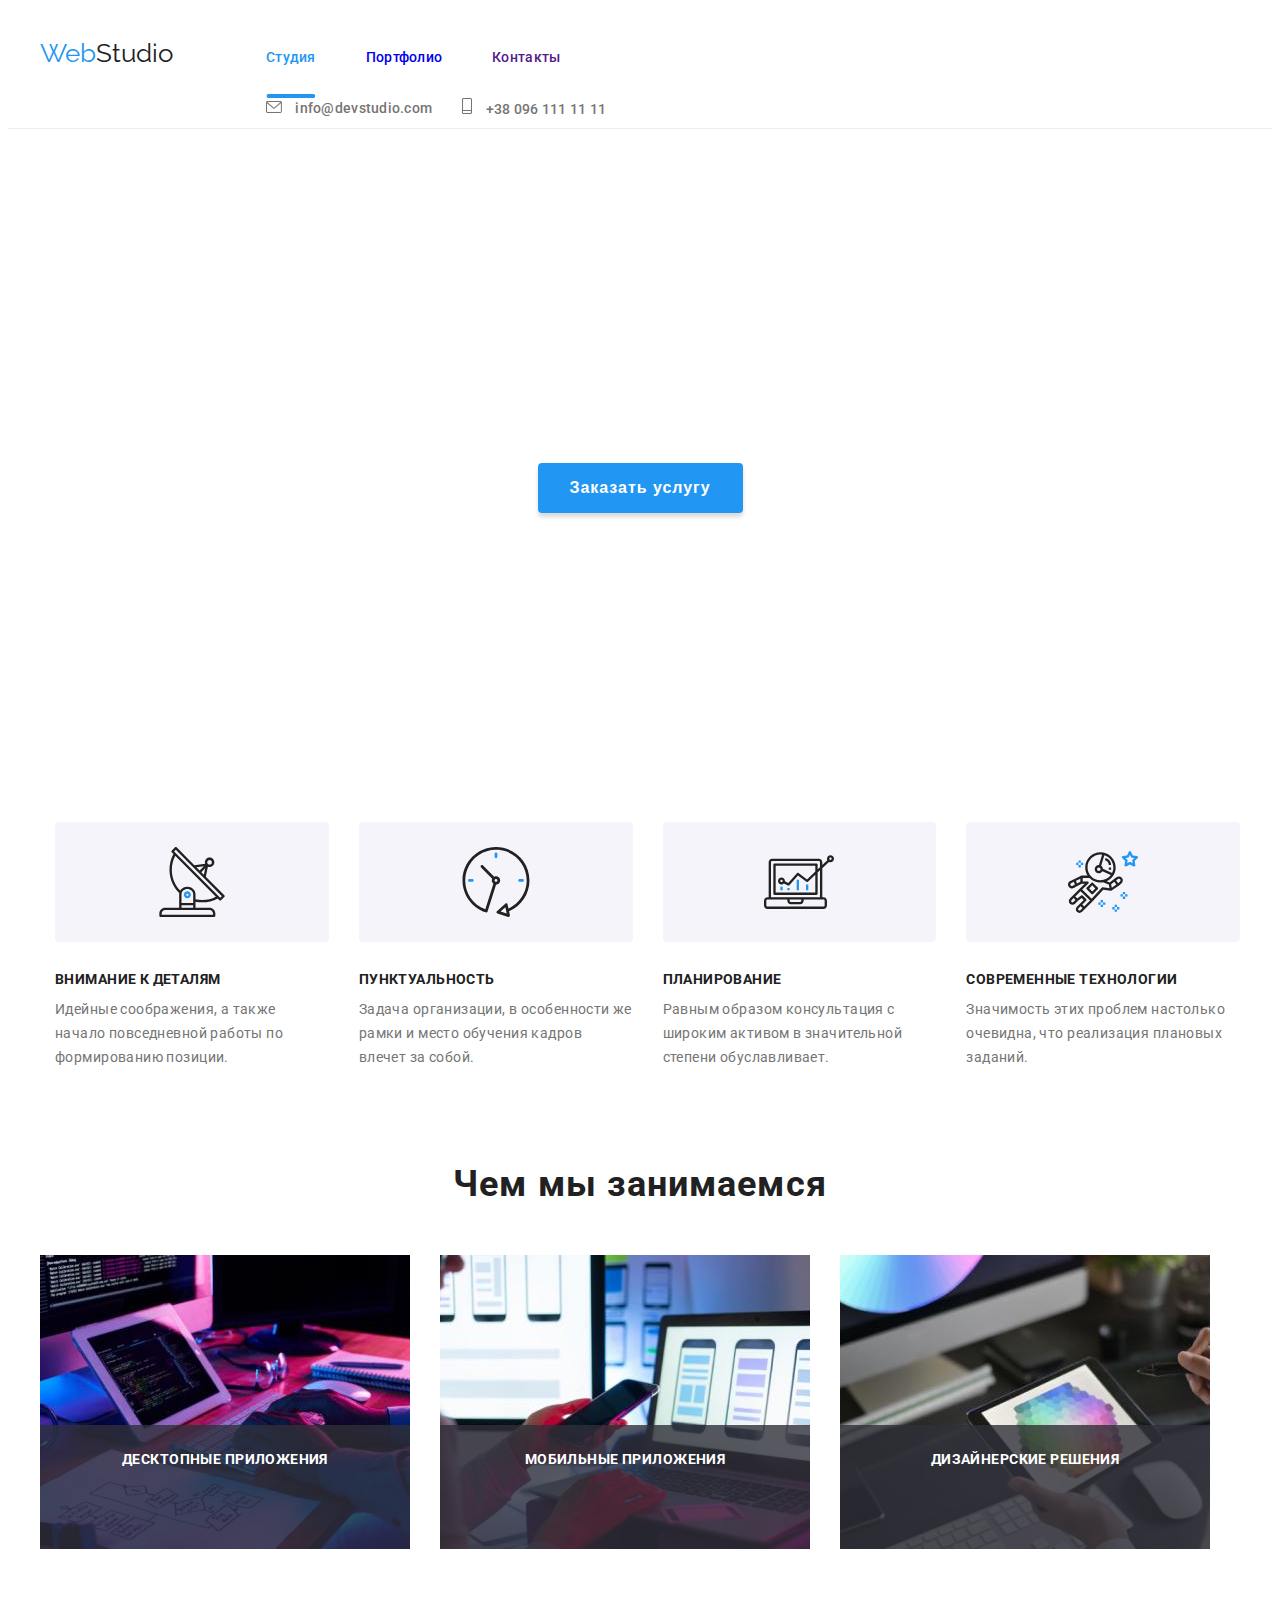
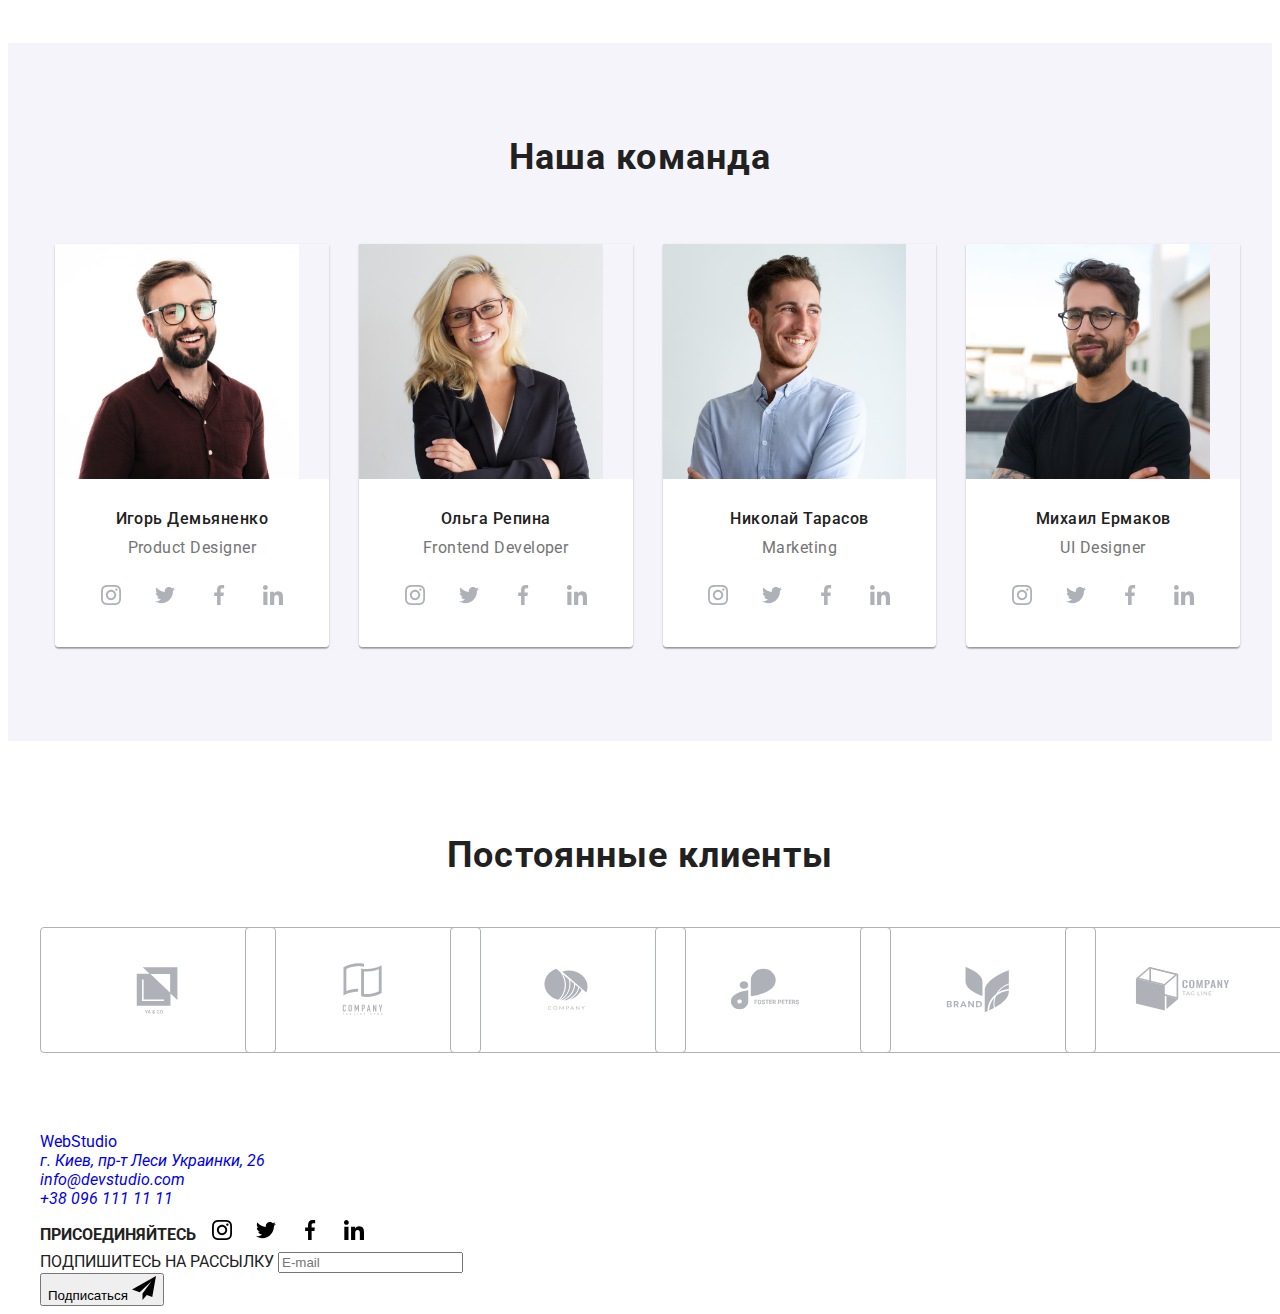
==== commit f882eb08: "1" ====
--- a/index.html
+++ b/index.html
@@ -81,14 +81,13 @@
                               >
                            </li>
                         </ul>
-                        <div class="social-container">
-                           <ul class="header-social">
-                              <li class="header-social__item"> <a href="" class="header-social__link">Instagram</a></li>
-                              <li  class="header-social__item"> <a href="" class="header-social__link">Twitter</a></li>
-                              <li  class="header-social__item"> <a href="" class="header-social__link">Facebook</a></li>
-                              <li  class="header-social__item"> <a href="" class="header-social__link">LinkedIn</a></li>
-                           </ul>
-                        </div>
+                        <ul class="header-social">
+                           <li class="header-social__item"> <a href="" class="header-social__link">Instagram</a></li>
+                           <li  class="header-social__item"> <a href="" class="header-social__link">Twitter</a></li>
+                           <li  class="header-social__item"> <a href="" class="header-social__link">Facebook</a></li>
+                           <li  class="header-social__item"> <a href="" class="header-social__link">LinkedIn</a></li>
+                        </ul>
+                        
                      </div>
                   </div>
                </div>
--- a/css/main.min.css
+++ b/css/main.min.css
@@ -1 +1 @@
-body{font-family:Roboto,sans-serif;color:#212121}h1,h2,h3,h4,h5,h6,p{margin-top:0px;margin-bottom:0px}ul,ol{list-style:none;padding:0px;margin-top:0px;margin-bottom:0px}a{text-decoration:none}.container{min-width:320px;padding-left:15px;padding-right:15px;margin-left:auto;margin-right:auto}@media screen and (min-width: 480px){.container{width:480px}}@media screen and (min-width: 768px){.container{width:768px}}@media screen and (min-width: 1200px){.container{width:1200px}}.form__submit-button,.hero-section__button{border:none;min-width:200px;height:50px;font-style:normal;font-weight:700;font-size:16px;line-height:1.875;background-color:#2196f3;color:#fff;cursor:pointer;border-radius:4px;letter-spacing:.06em;-webkit-box-shadow:0px 4px 4px rgba(0,0,0,.15);box-shadow:0px 4px 4px rgba(0,0,0,.15);border:none}.header{display:block;border-bottom:1px solid #ececec}.header__block{padding:10px 15px}.site-nav__logo-part1{font-family:Raleway;font-style:normal;font-size:24px;line-height:1.17;color:#2196f3}@media screen and (min-width: 1200px){.site-nav__logo-part1{font-family:Raleway;font-style:normal;font-size:26px;line-height:1.19;color:#2196f3}}.site-nav__logo-part2{font-family:Raleway;font-style:normal;font-size:24px;line-height:1.17;color:#212121}@media screen and (min-width: 768px){.site-nav__logo-part2{margin-right:88px}}@media screen and (min-width: 1200px){.site-nav__logo-part2{margin-right:93px;font-family:Raleway;font-style:normal;font-size:26px;line-height:1.19}}.site-nav{display:-webkit-box;display:-ms-flexbox;display:flex}@media screen and (max-width: 767px){.site-nav{-webkit-box-pack:justify;-ms-flex-pack:justify;justify-content:space-between}}.menu__button{display:-webkit-box;display:-ms-flexbox;display:flex;-webkit-box-pack:center;-ms-flex-pack:center;justify-content:center;-webkit-box-align:center;-ms-flex-align:center;align-items:center;z-index:1;width:40px;height:40px;margin:0;padding:0;border:none}.menu__button .close-icon{display:none}.menu__button.is-open .close-icon{display:block}.menu__button.is-open .icon-burger{display:none}.menu__button:hover{fill:#2196f3}@media screen and (min-width: 768px){.menu__button{display:none}}@media screen and (max-width: 767px){.menu-container{display:none;position:absolute;width:100%;height:100vh;top:0;left:0;padding:48px 40px;background-color:#fff}.menu-container.is-open{display:-webkit-box;display:-ms-flexbox;display:flex}}@media screen and (max-width: 767px)and (min-width: 768px){.menu-container{display:block}}.separate-mobile-menu{display:-webkit-box;display:-ms-flexbox;display:flex;-webkit-box-orient:vertical;-webkit-box-direction:normal;-ms-flex-direction:column;flex-direction:column;-webkit-box-pack:justify;-ms-flex-pack:justify;justify-content:space-between}@media screen and (min-width: 768px){.social-container{display:none}}.header-social{display:-webkit-box;display:-ms-flexbox;display:flex;margin-top:64px}.header-social__link{display:inline-block;margin-right:10px;font-family:Roboto;font-style:normal;font-weight:500;font-size:18px;line-height:1.22px;letter-spacing:.02em;color:#2196f3}.header-social__item::after{content:"";margin-right:10px;border-right:1px solid rgba(33,33,33,.2);-webkit-transform:rotate(90deg);-ms-transform:rotate(90deg);transform:rotate(90deg)}@media screen and (min-width: 768px){.site-nav__list{display:-webkit-box;display:-ms-flexbox;display:flex}}@media screen and (max-width: 767px){.site-nav__list-item:not(:first-child){margin-top:32px}}@media screen and (min-width: 768px){.site-nav__list-item:not(:last-child){margin-right:50px}}@media screen and (min-width: 1200px){.site-nav__list-item:not(:last-child){margin-right:50px}}@media screen and (max-width: 767px){.site-nav__list-link{font-family:Roboto;font-style:normal;font-weight:500;font-size:40px;line-height:1.175;letter-spacing:.02em;color:#212121}}@media screen and (min-width: 768px){.site-nav__list-link{display:block;padding:32px 0;font-style:normal;font-weight:500;font-size:14px;line-height:1.14;letter-spacing:.02em;-webkit-transition:color 250ms cubic-bezier(0.4, 0, 0.2, 1);-o-transition:color 250ms cubic-bezier(0.4, 0, 0.2, 1);transition:color 250ms cubic-bezier(0.4, 0, 0.2, 1)}}.site-nav__list-link--current{color:#2196f3}.site-nav__list-link--current::after{content:""}@media screen and (min-width: 768px){.site-nav__list-link--current::after{position:absolute;-webkit-transform:translateX(-100%);-ms-transform:translateX(-100%);transform:translateX(-100%);bottom:0px;width:100%;border-bottom:solid 4px #2196f3;border-radius:2px}}@media screen and (max-width: 767px){.header-contacts{display:-webkit-box;display:-ms-flexbox;display:flex;-webkit-box-orient:vertical;-webkit-box-direction:reverse;-ms-flex-direction:column-reverse;flex-direction:column-reverse;-webkit-box-pack:end;-ms-flex-pack:end;justify-content:flex-end}}@media screen and (min-width: 1200px){.header-contacts{margin-left:auto;display:-webkit-box;display:-ms-flexbox;display:flex}.header-contacts__item:nth-child(1){margin-right:30px}}.header-contacts__link{font-family:Roboto;font-style:normal;font-weight:500;font-size:24px;line-height:28px;letter-spacing:.02em;color:#757575}.header-contacts__link.for-mobile{font-family:Roboto;font-style:normal;font-weight:500;font-size:34px;line-height:1.176;letter-spacing:.02em;color:#2196f3}@media screen and (min-width: 1200px){.header-contacts__link{-webkit-box-align:center;-ms-flex-align:center;align-items:center;font-style:normal;font-weight:500;font-size:14px;line-height:1.14;letter-spacing:.02em;padding:32px 0;-webkit-transition:color 250ms cubic-bezier(0.4, 0, 0.2, 1);-o-transition:color 250ms cubic-bezier(0.4, 0, 0.2, 1);transition:color 250ms cubic-bezier(0.4, 0, 0.2, 1)}.header-contacts__link:hover,.header-contacts__link:focus{color:#2196f3}}@media screen and (max-width: 767px){.header-contacts__mail-icon,.header-contacts__phone-icon{display:none}}@media screen and (min-width: 768px){.header-contacts__mail-icon,.header-contacts__phone-icon{margin-right:8px;fill:#757575;-webkit-transition:fill 250ms cubic-bezier(0.4, 0, 0.2, 1);-o-transition:fill 250ms cubic-bezier(0.4, 0, 0.2, 1);transition:fill 250ms cubic-bezier(0.4, 0, 0.2, 1)}}@media screen and (min-width: 1200px){.header-contacts__mail-icon,.header-contacts__phone-icon{margin-right:10px}}@media screen and (min-width: 768px){.header-contacts__link:hover .header-contacts__mail-icon,.header-contacts__link:focus .header-contacts__mail-icon,.header-contacts__link:hover .header-contacts__phone-icon,.header-contacts__link:focus .header-contacts__phone-icon{fill:#2196f3}}.hero-section{padding:118px 0;text-align:center;max-width:1600px}@media screen and (min-width: 1200px){.hero-section{padding:200px 0}}.hero-section__title{margin-bottom:30px;font-style:normal;font-weight:900;font-size:26px;line-height:1,62;text-align:center;letter-spacing:.06em;text-transform:uppercase;color:#fff}@media screen and (min-width: 1200px){.hero-section__title{font-size:44px;line-height:1,36}}.hero-section__button{padding:10px 32px}.features-section{padding-bottom:60px;padding-top:60px}@media screen and (min-width: 1200px){.features-section{padding-bottom:94px;padding-top:94px}}.features-section__title--hidden{height:0px;opacity:0}@media screen and (min-width: 768px){.features-section__list{display:-webkit-box;display:-ms-flexbox;display:flex;-ms-flex-wrap:wrap;flex-wrap:wrap;margin-right:-15px}}@media screen and (min-width: 1200px){.features-section__list{margin-right:-15px}}.features{text-align:center}@media screen and (min-width: 480px){.features:not(:last-child){margin-bottom:30px}}@media screen and (min-width: 480px){.features{width:calc(100% - 30px)}}@media screen and (min-width: 768px){.features{width:calc((100% - 4*15px) / 2);margin:15px;text-align:start}}@media screen and (min-width: 1200px){.features{width:calc((100% - 8*15px)/ 4);margin:15px}}@media screen and (min-width: 768px){.features:nth-last-child(-n+2){margin-bottom:0px}}@media screen and (min-width: 1200px){.features:nth-last-child(-n+4){margin-bottom:0px}}.features__icon-block{display:-webkit-box;display:-ms-flexbox;display:flex;-webkit-box-pack:center;-ms-flex-pack:center;justify-content:center;-webkit-box-align:center;-ms-flex-align:center;align-items:center;height:120px;margin-bottom:30px;border-radius:4px;background-color:#f5f4fa}.features__icon{width:70px;height:70px}.features__title{margin-bottom:10px;font-style:normal;font-size:14px;line-height:1.14;letter-spacing:.03em;text-transform:uppercase}.features__text{font-weight:400;font-style:normal;font-size:14px;line-height:1.71;letter-spacing:.03em;color:#757575}@media screen and (max-width: 1199px){.whatwedo-section{display:none}}@media screen and (min-width: 1200px){.whatwedo-section{padding-bottom:94px}}.whatwedo-section .whatwedo-section__title{margin-bottom:50px;font-style:normal;font-size:36px;line-height:1.16;text-align:center;letter-spacing:.03em}.whatwedo-section .whatwedo-section__list{display:-webkit-box;display:-ms-flexbox;display:flex}.whatwedo-section .whatwedo{position:relative}.whatwedo-section .whatwedo:not(:last-child){margin-right:30px}.whatwedo-section .whatwedo__picture{display:block}.whatwedo-section .whatwedo__description{position:absolute;bottom:0;min-height:70px;width:100%;padding:27px 0;background-color:rgba(47,48,58,.8)}.whatwedo-section .whatwedo__label{font-family:Roboto,sans-serif;font-style:400;font-weight:bold;font-size:14px;text-align:center;line-height:1.14;letter-spacing:.03em;color:#fff}.team-section{background-color:#f5f4fa;padding:60px 0}@media screen and (min-width: 1200px){.team-section{padding:94px 0}}.team-section__title{margin-bottom:30px;font-style:normal;font-size:28px;line-height:1.78;text-align:center;letter-spacing:.03em}@media screen and (min-width: 1200px){.team-section__title{margin-bottom:50px;font-size:36px;line-height:1.16}}@media screen and (min-width: 768px){.team-section__list{display:-webkit-box;display:-ms-flexbox;display:flex;-ms-flex-wrap:wrap;flex-wrap:wrap;margin-right:-15px}}@media screen and (min-width: 1200px){.team-section__list{margin-right:-15px}}.worker{overflow:hidden;background-color:#f5f4fa;-webkit-box-shadow:0px 1px 3px rgba(0,0,0,.12),0px 1px 1px rgba(0,0,0,.14),0px 2px 1px rgba(0,0,0,.2);box-shadow:0px 1px 3px rgba(0,0,0,.12),0px 1px 1px rgba(0,0,0,.14),0px 2px 1px rgba(0,0,0,.2);border-radius:0px 0px 4px 4px}@media screen and (min-width: 480px){.worker:not(:last-child){margin-bottom:30px}}@media screen and (min-width: 480px){.worker{width:calc(100% - 30px)}}@media screen and (min-width: 768px){.worker{width:calc((100% - 4*15px) / 2);margin:15px;text-align:start}}@media screen and (min-width: 1200px){.worker{width:calc((100% - 8*15px)/ 4);margin:15px}}@media screen and (min-width: 768px){.worker:nth-last-child(-n+2){margin-bottom:0px}}@media screen and (min-width: 1200px){.worker:nth-last-child(-n+4){margin-bottom:0px}}.worker__foto{display:block;width:calc(100% - 30px)}.worker__information{padding-top:30px;padding-bottom:24px;background-color:#fff}@media screen and (min-width: 1200px){.worker__information{padding-top:30px;padding-bottom:30px}}.worker__name{margin-bottom:10px;font-style:normal;font-weight:500;font-size:16px;line-height:1.19;text-align:center;letter-spacing:.03em}.worker__career{margin-bottom:16px;font-style:normal;font-size:16px;line-height:1.19;text-align:center;letter-spacing:.03em;color:#757575}.worker__social-contacts{display:-webkit-box;display:-ms-flexbox;display:flex;-webkit-box-pack:center;-ms-flex-pack:center;justify-content:center;-webkit-box-align:center;-ms-flex-align:center;align-items:center}.social-list__link{display:-webkit-box;display:-ms-flexbox;display:flex;-webkit-box-pack:center;-ms-flex-pack:center;justify-content:center;-webkit-box-align:center;-ms-flex-align:center;align-items:center;width:44px;height:44px;background-color:#fff;border-radius:50%;-webkit-transition:background-color 250ms cubic-bezier(0.4, 0, 0.2, 1);-o-transition:background-color 250ms cubic-bezier(0.4, 0, 0.2, 1);transition:background-color 250ms cubic-bezier(0.4, 0, 0.2, 1)}@media screen and (min-width: 1200px){.social-list__link:focus,.social-list__link:hover{background-color:#2196f3}}.social-list__link:not(:last-child){margin-right:10px}.social-list{display:-webkit-inline-box;display:-ms-inline-flexbox;display:inline-flex}.social-list:not(:last-child){margin-right:10px}.social-list__icon{fill:#afb1b8;-webkit-transition:fill 250ms cubic-bezier(0.4, 0, 0.2, 1);-o-transition:fill 250ms cubic-bezier(0.4, 0, 0.2, 1);transition:fill 250ms cubic-bezier(0.4, 0, 0.2, 1)}@media screen and (min-width: 1200px){.social-list__link:focus .social-list__icon,.social-list__link:hover .social-list__icon{fill:#fff}}.clients-section{padding:60px 0}@media screen and (min-width: 1200px){.clients-section{padding-bottom:94px;padding-top:94px}}.clients-section__title{margin-bottom:30px;font-style:normal;font-size:28px;line-height:1.78;text-align:center;letter-spacing:.03em}@media screen and (min-width: 1200px){.clients-section__title{margin-bottom:50px;font-size:36px;line-height:1.16}}.clients-section__list{display:-webkit-box;display:-ms-flexbox;display:flex;-ms-flex-wrap:wrap;flex-wrap:wrap;margin:-15px}@media screen and (min-width: 480px){.clients-section__list{margin:-15px}}@media screen and (min-width: 768px){.clients-section__list{margin:-15px}}@media screen and (min-width: 1200px){.clients-section__list{margin:-15px}}.client{width:calc((100% - 4 * 15px)/2);margin:15px}@media screen and (min-width: 480px){.client{width:calc((100% - 4 * 15px)/2);margin:15px}}@media screen and (min-width: 768px){.client{width:calc((100% - 6 * 15px)/3);margin:15px}}@media screen and (min-width: 1200px){.client{width:calc((100% - 12 * 15px)/6);margin:15px}}@media screen and (min-width: 480px){.client:nth-last-child(-n+2){margin-bottom:0px}}@media screen and (min-width: 768px){.client:nth-last-child(-n+4){margin-bottom:0px}}@media screen and (min-width: 1200px){.client:nth-last-child(-n+6){margin-bottom:0px}}.client__link{display:-webkit-box;display:-ms-flexbox;display:flex;-webkit-box-pack:center;-ms-flex-pack:center;justify-content:center;-webkit-box-align:center;-ms-flex-align:center;align-items:center;border:1px solid #afb1b8;border-radius:4px;height:92px;padding:16px 52px;-webkit-transition:border 250ms cubic-bezier(0.4, 0, 0.2, 1);-o-transition:border 250ms cubic-bezier(0.4, 0, 0.2, 1);transition:border 250ms cubic-bezier(0.4, 0, 0.2, 1)}.client__link:focus,.client__link:hover{border:1px solid #2196f3}@media screen and (min-width: 1200px){.client__link{width:170px;padding:16px 32px}}.client__icon{fill:#afb1b8;-webkit-transition:fill 250ms cubic-bezier(0.4, 0, 0.2, 1);-o-transition:fill 250ms cubic-bezier(0.4, 0, 0.2, 1);transition:fill 250ms cubic-bezier(0.4, 0, 0.2, 1)}.client__link:focus .client__icon,.client__link:hover .client__icon{fill:#2196f3}.backdrop{width:100%;height:100%}@media screen and (max-width: 748px){.backdrop{overflow-y:scroll}}@media screen and (min-width: 1200px){.backdrop{position:fixed;top:0px;left:0px;width:100%;height:100%;opacity:1;-webkit-transform:opacity;-ms-transform:opacity;transform:opacity;-webkit-transition:opacity 250ms cubic-bezier(0.4, 0, 0.2, 1);-o-transition:opacity 250ms cubic-bezier(0.4, 0, 0.2, 1);transition:opacity 250ms cubic-bezier(0.4, 0, 0.2, 1);background-color:rgba(0,0,0,.2)}}.backdrop.backdrop--is-hidden{opacity:0;scale:.1;pointer-events:none}@media screen and (min-width: 1200px){.modal{position:absolute;top:50%;left:50%;-webkit-transform:translate(-50%, -50%) scale(1);-ms-transform:translate(-50%, -50%) scale(1);transform:translate(-50%, -50%) scale(1);min-width:50%;min-height:50%;padding:40px;background-color:#fff;-webkit-transition:-webkit-transform 250ms cubic-bezier(0.4, 0, 0.2, 1);transition:-webkit-transform 250ms cubic-bezier(0.4, 0, 0.2, 1);-o-transition:transform 250ms cubic-bezier(0.4, 0, 0.2, 1);transition:transform 250ms cubic-bezier(0.4, 0, 0.2, 1);transition:transform 250ms cubic-bezier(0.4, 0, 0.2, 1), -webkit-transform 250ms cubic-bezier(0.4, 0, 0.2, 1);-webkit-box-shadow:0px 1px 3px rgba(0,0,0,.12),0px 1px 1px rgba(0,0,0,.14),0px 2px 1px rgba(0,0,0,.2);box-shadow:0px 1px 3px rgba(0,0,0,.12),0px 1px 1px rgba(0,0,0,.14),0px 2px 1px rgba(0,0,0,.2);border-radius:4px}}.backdrop--is-hidden .modal{-webkit-transform:translate(-50%, -50%) scale(0.1);-ms-transform:translate(-50%, -50%) scale(0.1);transform:translate(-50%, -50%) scale(0.1)}.form__title{margin-bottom:12px;font-family:Roboto;font-style:normal;font-weight:700;font-size:20px;line-height:1.15;text-align:center;letter-spacing:.03em}.form__label{display:block;margin-bottom:4px;font-family:Roboto;font-style:normal;font-weight:400;font-size:12px;line-height:1.17;letter-spacing:.01em;color:var(--secondary-text-color)}.form__field:focus-within>.form__label{color:#2196f3}.form__field{position:relative;display:-webkit-box;display:-ms-flexbox;display:flex;-webkit-box-orient:vertical;-webkit-box-direction:normal;-ms-flex-direction:column;flex-direction:column;margin-bottom:10px}@media screen and (min-width: 1200px){.form__input{padding:12px 15px 12px 42px;width:450px;height:40px;border:1px solid rgba(33,33,33,.2);border-radius:4px;-webkit-transition:border-color 250ms cubic-bezier(0.4, 0, 0.2, 1);-o-transition:border-color 250ms cubic-bezier(0.4, 0, 0.2, 1);transition:border-color 250ms cubic-bezier(0.4, 0, 0.2, 1)}.form__field:focus-within>.form__input{outline:none;border:1px solid #2196f3}}@media screen and (min-width: 1200px){.form__textarea{-webkit-transform:border;-ms-transform:border;transform:border;display:block;resize:none;margin-bottom:20px;padding:12px 16px;width:450px;height:120px;border:1px solid rgba(33,33,33,.2);border-radius:4px;-webkit-transition:border 250ms cubic-bezier(0.4, 0, 0.2, 1);-o-transition:border 250ms cubic-bezier(0.4, 0, 0.2, 1);transition:border 250ms cubic-bezier(0.4, 0, 0.2, 1)}.form__field:focus-within>.form__textarea{outline:none;border:1px solid #2196f3}.form__textarea::-webkit-input-placeholder{font-family:Roboto;font-style:normal;font-weight:400;font-size:12px;line-height:1.17;letter-spacing:.01em;color:rgba(117,117,117,.5)}.form__textarea::-moz-placeholder{font-family:Roboto;font-style:normal;font-weight:400;font-size:12px;line-height:1.17;letter-spacing:.01em;color:rgba(117,117,117,.5)}.form__textarea:-ms-input-placeholder{font-family:Roboto;font-style:normal;font-weight:400;font-size:12px;line-height:1.17;letter-spacing:.01em;color:rgba(117,117,117,.5)}.form__textarea::-ms-input-placeholder{font-family:Roboto;font-style:normal;font-weight:400;font-size:12px;line-height:1.17;letter-spacing:.01em;color:rgba(117,117,117,.5)}.form__textarea::placeholder{font-family:Roboto;font-style:normal;font-weight:400;font-size:12px;line-height:1.17;letter-spacing:.01em;color:rgba(117,117,117,.5)}}.form__icon{position:absolute;top:32px;left:15px;fill:#212121;-webkit-transform:fill;-ms-transform:fill;transform:fill;-webkit-transition:-webkit-transform 250ms cubic-bezier(0.4, 0, 0.2, 1);transition:-webkit-transform 250ms cubic-bezier(0.4, 0, 0.2, 1);-o-transition:transform 250ms cubic-bezier(0.4, 0, 0.2, 1);transition:transform 250ms cubic-bezier(0.4, 0, 0.2, 1);transition:transform 250ms cubic-bezier(0.4, 0, 0.2, 1), -webkit-transform 250ms cubic-bezier(0.4, 0, 0.2, 1)}.form__field:focus-within>.form__icon{fill:#2196f3}.policy-field{position:relative}.policy-field__checkbox{position:absolute;width:1px;height:1px;margin:-1px;border:0;padding:0;clip:rect(0 0 0 0);overflow:hidden}.policy-field__icon{display:inline-block;margin-left:14px;margin-right:7px;width:16px;height:15px;border:2px solid #212121;border-radius:2px}.policy-field__checkbox:checked+.policy-field__icon{border-color:transparent;fill:#fff;background-color:#2196f3;background-image:url("../images/icon-check.svg");background-size:contain;background-origin:border-box}.policy-field__label{display:-webkit-box;display:-ms-flexbox;display:flex;-webkit-box-pack:center;-ms-flex-pack:center;justify-content:center;-webkit-box-align:center;-ms-flex-align:center;align-items:center;padding:0;margin:0px;margin-bottom:30px;font-family:Roboto;font-style:normal;font-weight:400;font-size:14px;line-height:1.71;letter-spacing:.03em;color:#757575}.policy-field__link{color:#2196f3}.modal__close-button{position:absolute;display:-webkit-box;display:-ms-flexbox;display:flex;-webkit-box-align:center;-ms-flex-align:center;align-items:center;-webkit-box-pack:center;-ms-flex-pack:center;justify-content:center;padding:0;margin:0;top:8px;right:8px;width:30px;height:30px;border:1px solid rgba(0,0,0,.1);border-radius:50%;background-color:#fff}.modal__close-button:hover,.modal__close-button:focus{background-color:#fff;cursor:pointer}.modal__close-icon{fill:#000;-webkit-transition:fill 250ms cubic-bezier(0.4, 0, 0.2, 1);-o-transition:fill 250ms cubic-bezier(0.4, 0, 0.2, 1);transition:fill 250ms cubic-bezier(0.4, 0, 0.2, 1)}.modal__close-button:hover .modal__close-icon,.modal__close-button:focus .modal__close-icon{fill:#2196f3}.form__submit-button{display:block;margin-right:auto;margin-left:auto;padding:10px 55px}/*# sourceMappingURL=main.min.css.map */+body{font-family:Roboto,sans-serif;color:#212121}h1,h2,h3,h4,h5,h6,p{margin-top:0px;margin-bottom:0px}ul,ol{list-style:none;padding:0px;margin-top:0px;margin-bottom:0px}a{text-decoration:none}.container{min-width:320px;padding-left:15px;padding-right:15px;margin-left:auto;margin-right:auto}@media screen and (min-width: 480px){.container{width:480px}}@media screen and (min-width: 768px){.container{width:768px}}@media screen and (min-width: 1200px){.container{width:1200px}}.form__submit-button,.hero-section__button{border:none;min-width:200px;height:50px;font-style:normal;font-weight:700;font-size:16px;line-height:1.875;background-color:#2196f3;color:#fff;cursor:pointer;border-radius:4px;letter-spacing:.06em;-webkit-box-shadow:0px 4px 4px rgba(0,0,0,.15);box-shadow:0px 4px 4px rgba(0,0,0,.15);border:none}.header{display:block;border-bottom:1px solid #ececec}.header__block{padding:10px 15px}.site-nav__logo-part1{font-family:Raleway;font-style:normal;font-size:24px;line-height:1.17;color:#2196f3}@media screen and (min-width: 1200px){.site-nav__logo-part1{font-family:Raleway;font-style:normal;font-size:26px;line-height:1.19;color:#2196f3}}.site-nav__logo-part2{font-family:Raleway;font-style:normal;font-size:24px;line-height:1.17;color:#212121}@media screen and (min-width: 768px){.site-nav__logo-part2{margin-right:88px}}@media screen and (min-width: 1200px){.site-nav__logo-part2{margin-right:93px;font-family:Raleway;font-style:normal;font-size:26px;line-height:1.19}}.site-nav{display:-webkit-box;display:-ms-flexbox;display:flex}@media screen and (max-width: 767px){.site-nav{-webkit-box-pack:justify;-ms-flex-pack:justify;justify-content:space-between}}@media screen and (min-width: 768px){.site-nav{-webkit-box-align:baseline;-ms-flex-align:baseline;align-items:baseline}}.menu__button{display:-webkit-box;display:-ms-flexbox;display:flex;-webkit-box-pack:center;-ms-flex-pack:center;justify-content:center;-webkit-box-align:center;-ms-flex-align:center;align-items:center;z-index:1;width:40px;height:40px;margin:0;padding:0;border:none}.menu__button .close-icon{display:none}.menu__button.is-open .close-icon{display:block}.menu__button.is-open .icon-burger{display:none}.menu__button:hover{fill:#2196f3}@media screen and (min-width: 768px){.menu__button{display:none}}@media screen and (max-width: 767px){.menu-container{display:none;position:absolute;width:100%;height:100vh;top:0;left:0;padding:48px 40px;background-color:#fff}.menu-container.is-open{display:-webkit-box;display:-ms-flexbox;display:flex}}@media screen and (min-width: 768px){.menu-container{display:-webkit-box;display:-ms-flexbox;display:flex;-webkit-box-align:center;-ms-flex-align:center;align-items:center}}@media screen and (min-width: 768px){.contacts-container{margin-left:auto}}@media screen and (min-width: 768px){.social-container{display:none}}.header-social{display:-webkit-box;display:-ms-flexbox;display:flex;margin-top:64px}.header-social__link{display:inline-block;margin-right:10px;font-family:Roboto;font-style:normal;font-weight:500;font-size:18px;line-height:1.22px;letter-spacing:.02em;color:#2196f3}.header-social__item::after{content:"";margin-right:10px;border-right:1px solid rgba(33,33,33,.2);-webkit-transform:rotate(90deg);-ms-transform:rotate(90deg);transform:rotate(90deg)}@media screen and (min-width: 768px){.header-social{display:none}}@media screen and (min-width: 768px){.site-nav__list{display:-webkit-box;display:-ms-flexbox;display:flex}}@media screen and (max-width: 767px){.site-nav__list-item:not(:first-child){margin-top:32px}}@media screen and (min-width: 768px){.site-nav__list-item{position:relative}.site-nav__list-item:not(:last-child){margin-right:50px}}@media screen and (min-width: 1200px){.site-nav__list-item:not(:last-child){margin-right:50px}}@media screen and (max-width: 767px){.site-nav__list-link{font-family:Roboto;font-style:normal;font-weight:500;font-size:40px;line-height:1.175;letter-spacing:.02em;color:#212121}}@media screen and (min-width: 768px){.site-nav__list-link{display:block;padding:32px 0;font-style:normal;font-weight:500;font-size:14px;line-height:1.14;letter-spacing:.02em;-webkit-transition:color 250ms cubic-bezier(0.4, 0, 0.2, 1);-o-transition:color 250ms cubic-bezier(0.4, 0, 0.2, 1);transition:color 250ms cubic-bezier(0.4, 0, 0.2, 1)}}.site-nav__list-link--current{color:#2196f3}.site-nav__list-link--current::after{content:""}@media screen and (min-width: 768px){.site-nav__list-link--current::after{position:absolute;-webkit-transform:translateX(-100%);-ms-transform:translateX(-100%);transform:translateX(-100%);bottom:0px;width:100%;border-bottom:solid 4px #2196f3;border-radius:2px}}@media screen and (max-width: 767px){.header-contacts{display:-webkit-box;display:-ms-flexbox;display:flex;-webkit-box-orient:vertical;-webkit-box-direction:reverse;-ms-flex-direction:column-reverse;flex-direction:column-reverse;-webkit-box-pack:end;-ms-flex-pack:end;justify-content:flex-end}}@media screen and (min-width: 1200px){.header-contacts{display:-webkit-box;display:-ms-flexbox;display:flex}.header-contacts__item:nth-child(1){margin-right:30px}}.header-contacts__link{font-family:Roboto;font-style:normal;font-weight:500;font-size:24px;line-height:28px;letter-spacing:.02em;color:#757575}.header-contacts__link.for-mobile{font-family:Roboto;font-style:normal;font-weight:500;font-size:34px;line-height:1.176;letter-spacing:.02em;color:#2196f3;margin-bottom:32px}@media screen and (min-width: 768px){.header-contacts__link{font-family:Roboto;font-style:normal;font-weight:500;font-size:12px;line-height:1.17;letter-spacing:.02em;color:#757575;-webkit-transition:color 250ms cubic-bezier(0.4, 0, 0.2, 1);-o-transition:color 250ms cubic-bezier(0.4, 0, 0.2, 1);transition:color 250ms cubic-bezier(0.4, 0, 0.2, 1)}.header-contacts__link.for-mobile{font-family:Roboto;font-style:normal;font-weight:500;font-size:12px;line-height:1.17;letter-spacing:.02em;margin-top:10px;color:#757575;-webkit-transition:color 250ms cubic-bezier(0.4, 0, 0.2, 1);-o-transition:color 250ms cubic-bezier(0.4, 0, 0.2, 1);transition:color 250ms cubic-bezier(0.4, 0, 0.2, 1)}.header-contacts__link:hover,.header-contacts__link:focus{color:#2196f3}}@media screen and (min-width: 1200px){.header-contacts__link{font-style:normal;font-weight:500;font-size:14px;line-height:1.14;letter-spacing:.02em;padding:32px 0}}.header-contacts__link.for-mobile{font-family:Roboto;font-style:normal;font-weight:500;font-size:14px;line-height:1.14;letter-spacing:.02em;margin-top:10px;color:#757575;-webkit-transition:color 250ms cubic-bezier(0.4, 0, 0.2, 1);-o-transition:color 250ms cubic-bezier(0.4, 0, 0.2, 1);transition:color 250ms cubic-bezier(0.4, 0, 0.2, 1)}@media screen and (max-width: 767px){.header-contacts__mail-icon,.header-contacts__phone-icon{display:none}}@media screen and (min-width: 768px){.header-contacts__mail-icon,.header-contacts__phone-icon{margin-right:8px;fill:#757575;-webkit-transition:fill 250ms cubic-bezier(0.4, 0, 0.2, 1);-o-transition:fill 250ms cubic-bezier(0.4, 0, 0.2, 1);transition:fill 250ms cubic-bezier(0.4, 0, 0.2, 1)}}@media screen and (min-width: 1200px){.header-contacts__mail-icon,.header-contacts__phone-icon{margin-right:10px}}@media screen and (min-width: 768px){.header-contacts__link:hover .header-contacts__mail-icon,.header-contacts__link:focus .header-contacts__mail-icon,.header-contacts__link:hover .header-contacts__phone-icon,.header-contacts__link:focus .header-contacts__phone-icon{fill:#2196f3}}.hero-section{padding:118px 0;text-align:center;max-width:1600px}@media screen and (min-width: 1200px){.hero-section{padding:200px 0}}.hero-section__title{margin-bottom:30px;font-style:normal;font-weight:900;font-size:26px;line-height:1,62;text-align:center;letter-spacing:.06em;text-transform:uppercase;color:#fff}@media screen and (min-width: 1200px){.hero-section__title{font-size:44px;line-height:1,36}}.hero-section__button{padding:10px 32px}.features-section{padding-bottom:60px;padding-top:60px}@media screen and (min-width: 1200px){.features-section{padding-bottom:94px;padding-top:94px}}.features-section__title--hidden{height:0px;opacity:0}@media screen and (min-width: 768px){.features-section__list{display:-webkit-box;display:-ms-flexbox;display:flex;-ms-flex-wrap:wrap;flex-wrap:wrap;margin-right:-15px}}@media screen and (min-width: 1200px){.features-section__list{margin-right:-15px}}.features{text-align:center}@media screen and (min-width: 480px){.features:not(:last-child){margin-bottom:30px}}@media screen and (min-width: 480px){.features{width:calc(100% - 30px)}}@media screen and (min-width: 768px){.features{width:calc((100% - 4*15px) / 2);margin:15px;text-align:start}}@media screen and (min-width: 1200px){.features{width:calc((100% - 8*15px)/ 4);margin:15px}}@media screen and (min-width: 768px){.features:nth-last-child(-n+2){margin-bottom:0px}}@media screen and (min-width: 1200px){.features:nth-last-child(-n+4){margin-bottom:0px}}.features__icon-block{display:-webkit-box;display:-ms-flexbox;display:flex;-webkit-box-pack:center;-ms-flex-pack:center;justify-content:center;-webkit-box-align:center;-ms-flex-align:center;align-items:center;height:120px;margin-bottom:30px;border-radius:4px;background-color:#f5f4fa}.features__icon{width:70px;height:70px}.features__title{margin-bottom:10px;font-style:normal;font-size:14px;line-height:1.14;letter-spacing:.03em;text-transform:uppercase}.features__text{font-weight:400;font-style:normal;font-size:14px;line-height:1.71;letter-spacing:.03em;color:#757575}@media screen and (max-width: 1199px){.whatwedo-section{display:none}}@media screen and (min-width: 1200px){.whatwedo-section{padding-bottom:94px}}.whatwedo-section .whatwedo-section__title{margin-bottom:50px;font-style:normal;font-size:36px;line-height:1.16;text-align:center;letter-spacing:.03em}.whatwedo-section .whatwedo-section__list{display:-webkit-box;display:-ms-flexbox;display:flex}.whatwedo-section .whatwedo{position:relative}.whatwedo-section .whatwedo:not(:last-child){margin-right:30px}.whatwedo-section .whatwedo__picture{display:block}.whatwedo-section .whatwedo__description{position:absolute;bottom:0;min-height:70px;width:100%;padding:27px 0;background-color:rgba(47,48,58,.8)}.whatwedo-section .whatwedo__label{font-family:Roboto,sans-serif;font-style:400;font-weight:bold;font-size:14px;text-align:center;line-height:1.14;letter-spacing:.03em;color:#fff}.team-section{background-color:#f5f4fa;padding:60px 0}@media screen and (min-width: 1200px){.team-section{padding:94px 0}}.team-section__title{margin-bottom:30px;font-style:normal;font-size:28px;line-height:1.78;text-align:center;letter-spacing:.03em}@media screen and (min-width: 1200px){.team-section__title{margin-bottom:50px;font-size:36px;line-height:1.16}}@media screen and (min-width: 768px){.team-section__list{display:-webkit-box;display:-ms-flexbox;display:flex;-ms-flex-wrap:wrap;flex-wrap:wrap;margin-right:-15px}}@media screen and (min-width: 1200px){.team-section__list{margin-right:-15px}}.worker{overflow:hidden;background-color:#f5f4fa;-webkit-box-shadow:0px 1px 3px rgba(0,0,0,.12),0px 1px 1px rgba(0,0,0,.14),0px 2px 1px rgba(0,0,0,.2);box-shadow:0px 1px 3px rgba(0,0,0,.12),0px 1px 1px rgba(0,0,0,.14),0px 2px 1px rgba(0,0,0,.2);border-radius:0px 0px 4px 4px}@media screen and (min-width: 480px){.worker:not(:last-child){margin-bottom:30px}}@media screen and (min-width: 480px){.worker{width:calc(100% - 30px)}}@media screen and (min-width: 768px){.worker{width:calc((100% - 4*15px) / 2);margin:15px;text-align:start}}@media screen and (min-width: 1200px){.worker{width:calc((100% - 8*15px)/ 4);margin:15px}}@media screen and (min-width: 768px){.worker:nth-last-child(-n+2){margin-bottom:0px}}@media screen and (min-width: 1200px){.worker:nth-last-child(-n+4){margin-bottom:0px}}.worker__foto{display:block;width:calc(100% - 30px)}.worker__information{padding-top:30px;padding-bottom:24px;background-color:#fff}@media screen and (min-width: 1200px){.worker__information{padding-top:30px;padding-bottom:30px}}.worker__name{margin-bottom:10px;font-style:normal;font-weight:500;font-size:16px;line-height:1.19;text-align:center;letter-spacing:.03em}.worker__career{margin-bottom:16px;font-style:normal;font-size:16px;line-height:1.19;text-align:center;letter-spacing:.03em;color:#757575}.worker__social-contacts{display:-webkit-box;display:-ms-flexbox;display:flex;-webkit-box-pack:center;-ms-flex-pack:center;justify-content:center;-webkit-box-align:center;-ms-flex-align:center;align-items:center}.social-list__link{display:-webkit-box;display:-ms-flexbox;display:flex;-webkit-box-pack:center;-ms-flex-pack:center;justify-content:center;-webkit-box-align:center;-ms-flex-align:center;align-items:center;width:44px;height:44px;background-color:#fff;border-radius:50%;-webkit-transition:background-color 250ms cubic-bezier(0.4, 0, 0.2, 1);-o-transition:background-color 250ms cubic-bezier(0.4, 0, 0.2, 1);transition:background-color 250ms cubic-bezier(0.4, 0, 0.2, 1)}@media screen and (min-width: 1200px){.social-list__link:focus,.social-list__link:hover{background-color:#2196f3}}.social-list__link:not(:last-child){margin-right:10px}.social-list{display:-webkit-inline-box;display:-ms-inline-flexbox;display:inline-flex}.social-list:not(:last-child){margin-right:10px}.social-list__icon{fill:#afb1b8;-webkit-transition:fill 250ms cubic-bezier(0.4, 0, 0.2, 1);-o-transition:fill 250ms cubic-bezier(0.4, 0, 0.2, 1);transition:fill 250ms cubic-bezier(0.4, 0, 0.2, 1)}@media screen and (min-width: 1200px){.social-list__link:focus .social-list__icon,.social-list__link:hover .social-list__icon{fill:#fff}}.clients-section{padding:60px 0}@media screen and (min-width: 1200px){.clients-section{padding-bottom:94px;padding-top:94px}}.clients-section__title{margin-bottom:30px;font-style:normal;font-size:28px;line-height:1.78;text-align:center;letter-spacing:.03em}@media screen and (min-width: 1200px){.clients-section__title{margin-bottom:50px;font-size:36px;line-height:1.16}}.clients-section__list{display:-webkit-box;display:-ms-flexbox;display:flex;-ms-flex-wrap:wrap;flex-wrap:wrap;margin:-15px}@media screen and (min-width: 480px){.clients-section__list{margin:-15px}}@media screen and (min-width: 768px){.clients-section__list{margin:-15px}}@media screen and (min-width: 1200px){.clients-section__list{margin:-15px}}.client{width:calc((100% - 4 * 15px)/2);margin:15px}@media screen and (min-width: 480px){.client{width:calc((100% - 4 * 15px)/2);margin:15px}}@media screen and (min-width: 768px){.client{width:calc((100% - 6 * 15px)/3);margin:15px}}@media screen and (min-width: 1200px){.client{width:calc((100% - 12 * 15px)/6);margin:15px}}@media screen and (min-width: 480px){.client:nth-last-child(-n+2){margin-bottom:0px}}@media screen and (min-width: 768px){.client:nth-last-child(-n+4){margin-bottom:0px}}@media screen and (min-width: 1200px){.client:nth-last-child(-n+6){margin-bottom:0px}}.client__link{display:-webkit-box;display:-ms-flexbox;display:flex;-webkit-box-pack:center;-ms-flex-pack:center;justify-content:center;-webkit-box-align:center;-ms-flex-align:center;align-items:center;border:1px solid #afb1b8;border-radius:4px;height:92px;padding:16px 52px;-webkit-transition:border 250ms cubic-bezier(0.4, 0, 0.2, 1);-o-transition:border 250ms cubic-bezier(0.4, 0, 0.2, 1);transition:border 250ms cubic-bezier(0.4, 0, 0.2, 1)}.client__link:focus,.client__link:hover{border:1px solid #2196f3}@media screen and (min-width: 1200px){.client__link{width:170px;padding:16px 32px}}.client__icon{fill:#afb1b8;-webkit-transition:fill 250ms cubic-bezier(0.4, 0, 0.2, 1);-o-transition:fill 250ms cubic-bezier(0.4, 0, 0.2, 1);transition:fill 250ms cubic-bezier(0.4, 0, 0.2, 1)}.client__link:focus .client__icon,.client__link:hover .client__icon{fill:#2196f3}.backdrop{width:100%;height:100%}@media screen and (max-width: 748px){.backdrop{overflow-y:scroll}}@media screen and (min-width: 1200px){.backdrop{position:fixed;top:0px;left:0px;width:100%;height:100%;opacity:1;-webkit-transform:opacity;-ms-transform:opacity;transform:opacity;-webkit-transition:opacity 250ms cubic-bezier(0.4, 0, 0.2, 1);-o-transition:opacity 250ms cubic-bezier(0.4, 0, 0.2, 1);transition:opacity 250ms cubic-bezier(0.4, 0, 0.2, 1);background-color:rgba(0,0,0,.2)}}.backdrop.backdrop--is-hidden{opacity:0;scale:.1;pointer-events:none}@media screen and (min-width: 1200px){.modal{position:absolute;top:50%;left:50%;-webkit-transform:translate(-50%, -50%) scale(1);-ms-transform:translate(-50%, -50%) scale(1);transform:translate(-50%, -50%) scale(1);min-width:50%;min-height:50%;padding:40px;background-color:#fff;-webkit-transition:-webkit-transform 250ms cubic-bezier(0.4, 0, 0.2, 1);transition:-webkit-transform 250ms cubic-bezier(0.4, 0, 0.2, 1);-o-transition:transform 250ms cubic-bezier(0.4, 0, 0.2, 1);transition:transform 250ms cubic-bezier(0.4, 0, 0.2, 1);transition:transform 250ms cubic-bezier(0.4, 0, 0.2, 1), -webkit-transform 250ms cubic-bezier(0.4, 0, 0.2, 1);-webkit-box-shadow:0px 1px 3px rgba(0,0,0,.12),0px 1px 1px rgba(0,0,0,.14),0px 2px 1px rgba(0,0,0,.2);box-shadow:0px 1px 3px rgba(0,0,0,.12),0px 1px 1px rgba(0,0,0,.14),0px 2px 1px rgba(0,0,0,.2);border-radius:4px}}.backdrop--is-hidden .modal{-webkit-transform:translate(-50%, -50%) scale(0.1);-ms-transform:translate(-50%, -50%) scale(0.1);transform:translate(-50%, -50%) scale(0.1)}.form__title{margin-bottom:12px;font-family:Roboto;font-style:normal;font-weight:700;font-size:20px;line-height:1.15;text-align:center;letter-spacing:.03em}.form__label{display:block;margin-bottom:4px;font-family:Roboto;font-style:normal;font-weight:400;font-size:12px;line-height:1.17;letter-spacing:.01em;color:var(--secondary-text-color)}.form__field:focus-within>.form__label{color:#2196f3}.form__field{position:relative;display:-webkit-box;display:-ms-flexbox;display:flex;-webkit-box-orient:vertical;-webkit-box-direction:normal;-ms-flex-direction:column;flex-direction:column;margin-bottom:10px}@media screen and (min-width: 1200px){.form__input{padding:12px 15px 12px 42px;width:450px;height:40px;border:1px solid rgba(33,33,33,.2);border-radius:4px;-webkit-transition:border-color 250ms cubic-bezier(0.4, 0, 0.2, 1);-o-transition:border-color 250ms cubic-bezier(0.4, 0, 0.2, 1);transition:border-color 250ms cubic-bezier(0.4, 0, 0.2, 1)}.form__field:focus-within>.form__input{outline:none;border:1px solid #2196f3}}@media screen and (min-width: 1200px){.form__textarea{-webkit-transform:border;-ms-transform:border;transform:border;display:block;resize:none;margin-bottom:20px;padding:12px 16px;width:450px;height:120px;border:1px solid rgba(33,33,33,.2);border-radius:4px;-webkit-transition:border 250ms cubic-bezier(0.4, 0, 0.2, 1);-o-transition:border 250ms cubic-bezier(0.4, 0, 0.2, 1);transition:border 250ms cubic-bezier(0.4, 0, 0.2, 1)}.form__field:focus-within>.form__textarea{outline:none;border:1px solid #2196f3}.form__textarea::-webkit-input-placeholder{font-family:Roboto;font-style:normal;font-weight:400;font-size:12px;line-height:1.17;letter-spacing:.01em;color:rgba(117,117,117,.5)}.form__textarea::-moz-placeholder{font-family:Roboto;font-style:normal;font-weight:400;font-size:12px;line-height:1.17;letter-spacing:.01em;color:rgba(117,117,117,.5)}.form__textarea:-ms-input-placeholder{font-family:Roboto;font-style:normal;font-weight:400;font-size:12px;line-height:1.17;letter-spacing:.01em;color:rgba(117,117,117,.5)}.form__textarea::-ms-input-placeholder{font-family:Roboto;font-style:normal;font-weight:400;font-size:12px;line-height:1.17;letter-spacing:.01em;color:rgba(117,117,117,.5)}.form__textarea::placeholder{font-family:Roboto;font-style:normal;font-weight:400;font-size:12px;line-height:1.17;letter-spacing:.01em;color:rgba(117,117,117,.5)}}.form__icon{position:absolute;top:32px;left:15px;fill:#212121;-webkit-transform:fill;-ms-transform:fill;transform:fill;-webkit-transition:-webkit-transform 250ms cubic-bezier(0.4, 0, 0.2, 1);transition:-webkit-transform 250ms cubic-bezier(0.4, 0, 0.2, 1);-o-transition:transform 250ms cubic-bezier(0.4, 0, 0.2, 1);transition:transform 250ms cubic-bezier(0.4, 0, 0.2, 1);transition:transform 250ms cubic-bezier(0.4, 0, 0.2, 1), -webkit-transform 250ms cubic-bezier(0.4, 0, 0.2, 1)}.form__field:focus-within>.form__icon{fill:#2196f3}.policy-field{position:relative}.policy-field__checkbox{position:absolute;width:1px;height:1px;margin:-1px;border:0;padding:0;clip:rect(0 0 0 0);overflow:hidden}.policy-field__icon{display:inline-block;margin-left:14px;margin-right:7px;width:16px;height:15px;border:2px solid #212121;border-radius:2px}.policy-field__checkbox:checked+.policy-field__icon{border-color:transparent;fill:#fff;background-color:#2196f3;background-image:url("../images/icon-check.svg");background-size:contain;background-origin:border-box}.policy-field__label{display:-webkit-box;display:-ms-flexbox;display:flex;-webkit-box-pack:center;-ms-flex-pack:center;justify-content:center;-webkit-box-align:center;-ms-flex-align:center;align-items:center;padding:0;margin:0px;margin-bottom:30px;font-family:Roboto;font-style:normal;font-weight:400;font-size:14px;line-height:1.71;letter-spacing:.03em;color:#757575}.policy-field__link{color:#2196f3}.modal__close-button{position:absolute;display:-webkit-box;display:-ms-flexbox;display:flex;-webkit-box-align:center;-ms-flex-align:center;align-items:center;-webkit-box-pack:center;-ms-flex-pack:center;justify-content:center;padding:0;margin:0;top:8px;right:8px;width:30px;height:30px;border:1px solid rgba(0,0,0,.1);border-radius:50%;background-color:#fff}.modal__close-button:hover,.modal__close-button:focus{background-color:#fff;cursor:pointer}.modal__close-icon{fill:#000;-webkit-transition:fill 250ms cubic-bezier(0.4, 0, 0.2, 1);-o-transition:fill 250ms cubic-bezier(0.4, 0, 0.2, 1);transition:fill 250ms cubic-bezier(0.4, 0, 0.2, 1)}.modal__close-button:hover .modal__close-icon,.modal__close-button:focus .modal__close-icon{fill:#2196f3}.form__submit-button{display:block;margin-right:auto;margin-left:auto;padding:10px 55px}/*# sourceMappingURL=main.min.css.map */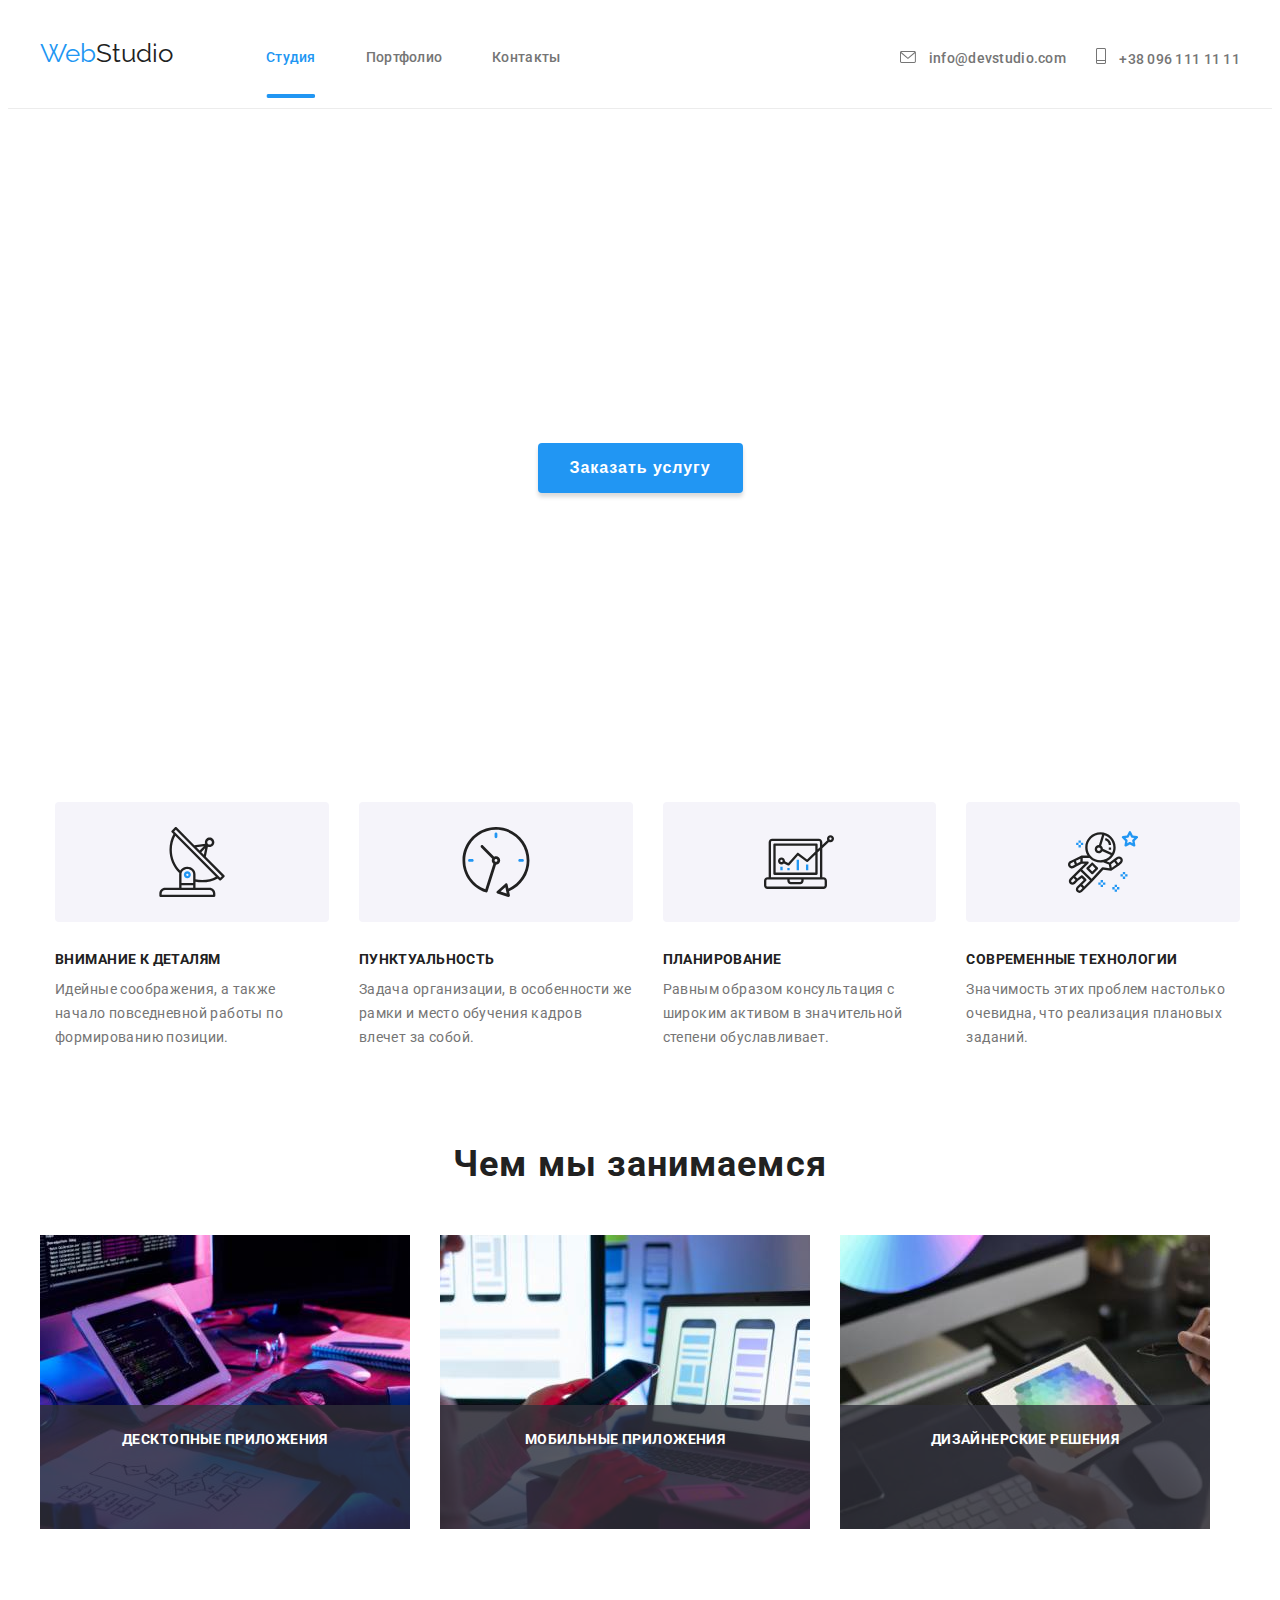
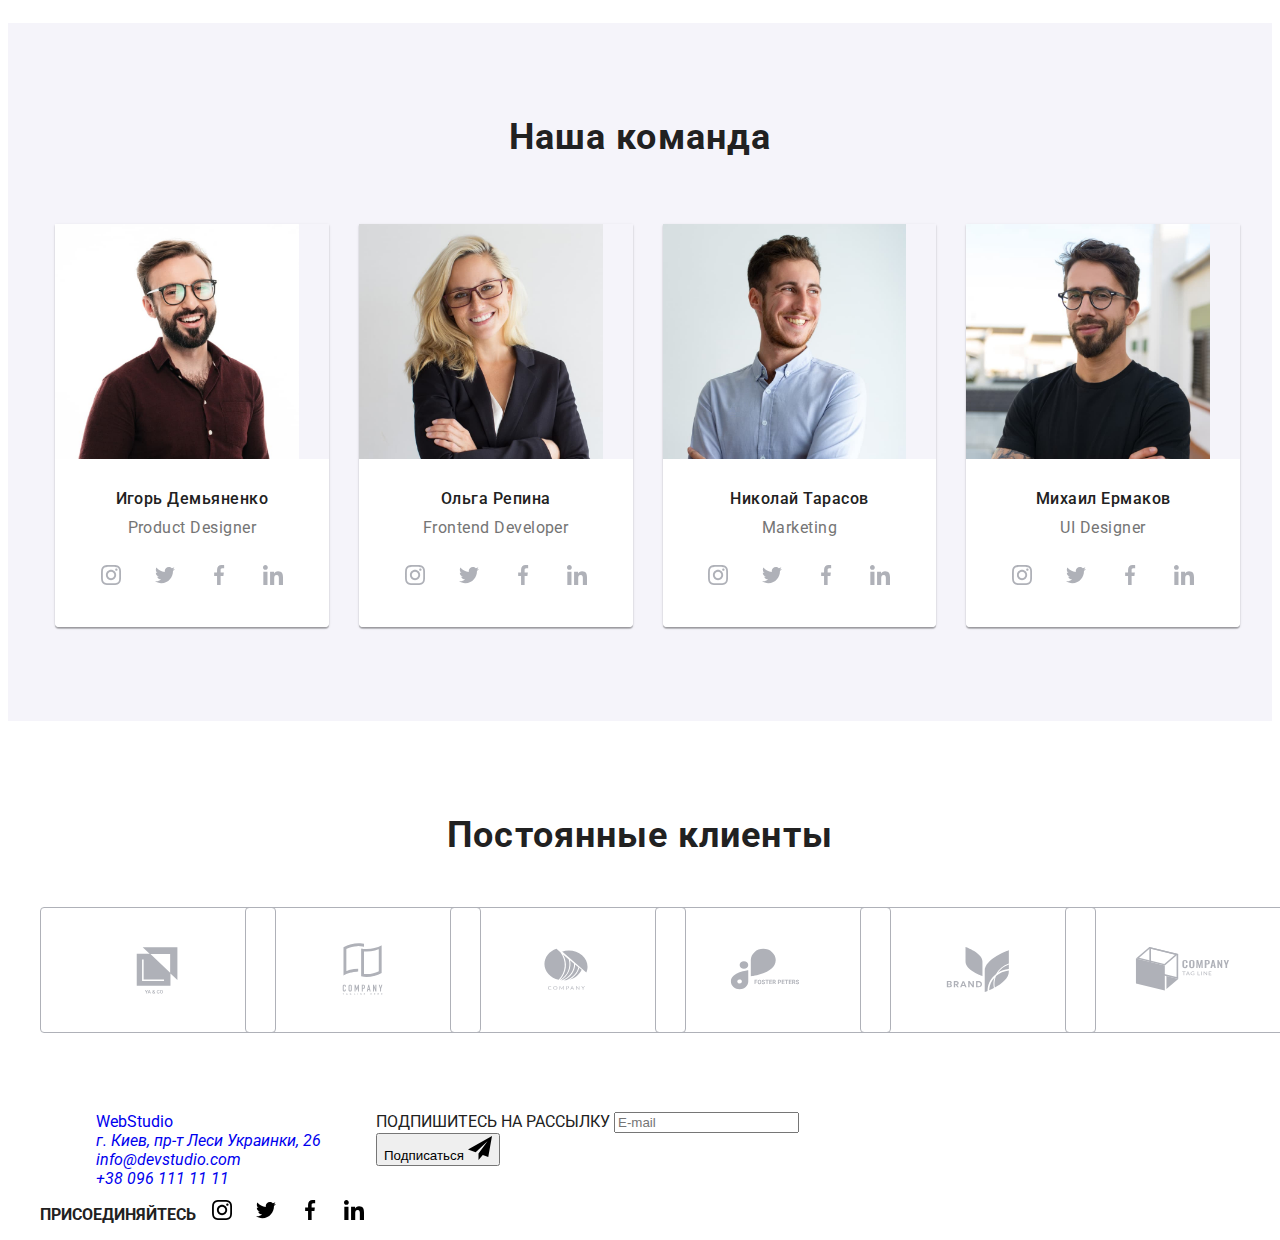
==== commit 45309881: "1" ====
--- a/index.html
+++ b/index.html
@@ -525,87 +525,90 @@
       </main>
       <footer class="footer">
          <div class="footer__content container">
-            <div class="footer__addres-field">
-               <a href="index.html" class="footer__link">
-                  <span class="footer__logo-part1">Web</span
-                  ><span class="footer__logo-part2">Studio</span>
-               </a>
-               <address>
-                  <ul class="footer__address-list">
-                     <li class="address">
-                        <a
-                           href="https://goo.gl/maps/wcCM6j37VZqPyRbJ7"
-                           class="address__street-link"
-                           target="_blank"
-                           rel="noopener noreferrer nofollow"
-                           >г. Киев, пр-т Леси Украинки, 26
+            <div class="separate-footer">
+               <div class="footer__addres-field">
+                  <a href="index.html" class="footer__link">
+                     <span class="footer__logo-part1">Web</span
+                     ><span class="footer__logo-part2">Studio</span>
+                  </a>
+                  <address>
+                     <ul class="footer__address-list">
+                        <li class="address">
+                           <a
+                              href="https://goo.gl/maps/wcCM6j37VZqPyRbJ7"
+                              class="address__street-link"
+                              target="_blank"
+                              rel="noopener noreferrer nofollow"
+                              >г. Киев, пр-т Леси Украинки, 26
+                           </a>
+                        </li>
+                        <li class="address">
+                           <a
+                              class="footer__contacts"
+                              href="mailto:info@devstudio.com"
+                              >info@devstudio.com</a
+                           >
+                        </li>
+                        <li class="address">
+                           <a class="footer__contacts" href="tel:+380961111111"
+                              >+38 096 111 11 11</a
+                           >
+                        </li>
+                     </ul>
+                  </address>
+               </div>
+               <div class="footer__join">
+                  <strong class="join__label">ПРИСОЕДИНЯЙТЕСЬ</strong>
+                  <ul class="social-list">
+                     <li class="social-list__item">
+                        <a href="" class="social-list__link">
+                           <svg
+                              class="social-list__icon--white"
+                              width="20px"
+                              height="20px"
+                           >
+                              <use href="./images/sprite.svg#icon-instagram"></use>
+                           </svg>
                         </a>
                      </li>
-                     <li class="address">
-                        <a
-                           class="footer__contacts"
-                           href="mailto:info@devstudio.com"
-                           >info@devstudio.com</a
-                        >
+                     <li class="social-list__item">
+                        <a href="" class="social-list__link">
+                           <svg
+                              class="social-list__icon--white"
+                              width="20px"
+                              height="20px"
+                           >
+                              <use href="./images/sprite.svg#icon-twitter"></use>
+                           </svg>
+                        </a>
                      </li>
-                     <li class="address">
-                        <a class="footer__contacts" href="tel:+380961111111"
-                           >+38 096 111 11 11</a
-                        >
+                     <li class="social-list__item">
+                        <a href="" class="social-list__link">
+                           <svg
+                              class="social-list__icon--white"
+                              width="20px"
+                              height="20px"
+                           >
+                              <use href="./images/sprite.svg#icon-facebook"></use>
+                           </svg>
+                        </a>
+                     </li>
+                     <li class="social-list__item">
+                        <a href="" class="social-list__link">
+                           <svg
+                              class="social-list__icon--white"
+                              width="20px"
+                              height="20px"
+                           >
+                              <use href="./images/sprite.svg#icon-linkedin"></use>
+                           </svg>
+                        </a>
                      </li>
                   </ul>
-               </address>
+               </div>
             </div>
-            <div class="footer__join">
-               <strong class="join__label">ПРИСОЕДИНЯЙТЕСЬ</strong>
-               <ul class="social-list">
-                  <li class="social-list__item">
-                     <a href="" class="social-list__link">
-                        <svg
-                           class="social-list__icon--white"
-                           width="20px"
-                           height="20px"
-                        >
-                           <use href="./images/sprite.svg#icon-instagram"></use>
-                        </svg>
-                     </a>
-                  </li>
-                  <li class="social-list__item">
-                     <a href="" class="social-list__link">
-                        <svg
-                           class="social-list__icon--white"
-                           width="20px"
-                           height="20px"
-                        >
-                           <use href="./images/sprite.svg#icon-twitter"></use>
-                        </svg>
-                     </a>
-                  </li>
-                  <li class="social-list__item">
-                     <a href="" class="social-list__link">
-                        <svg
-                           class="social-list__icon--white"
-                           width="20px"
-                           height="20px"
-                        >
-                           <use href="./images/sprite.svg#icon-facebook"></use>
-                        </svg>
-                     </a>
-                  </li>
-                  <li class="social-list__item">
-                     <a href="" class="social-list__link">
-                        <svg
-                           class="social-list__icon--white"
-                           width="20px"
-                           height="20px"
-                        >
-                           <use href="./images/sprite.svg#icon-linkedin"></use>
-                        </svg>
-                     </a>
-                  </li>
-               </ul>
-            </div>
-            <div>
+            
+            <div class="subscribe">
                <form class="subscribe-form">
                   <div class="subscribe-form__field">
                      <label class="subscribe-form__text" for="mail-form">ПОДПИШИТЕСЬ НА РАССЫЛКУ</label>
--- a/css/main.min.css
+++ b/css/main.min.css
@@ -1 +1 @@
-body{font-family:Roboto,sans-serif;color:#212121}h1,h2,h3,h4,h5,h6,p{margin-top:0px;margin-bottom:0px}ul,ol{list-style:none;padding:0px;margin-top:0px;margin-bottom:0px}a{text-decoration:none}.container{min-width:320px;padding-left:15px;padding-right:15px;margin-left:auto;margin-right:auto}@media screen and (min-width: 480px){.container{width:480px}}@media screen and (min-width: 768px){.container{width:768px}}@media screen and (min-width: 1200px){.container{width:1200px}}.form__submit-button,.hero-section__button{border:none;min-width:200px;height:50px;font-style:normal;font-weight:700;font-size:16px;line-height:1.875;background-color:#2196f3;color:#fff;cursor:pointer;border-radius:4px;letter-spacing:.06em;-webkit-box-shadow:0px 4px 4px rgba(0,0,0,.15);box-shadow:0px 4px 4px rgba(0,0,0,.15);border:none}.header{display:block;border-bottom:1px solid #ececec}.header__block{padding:10px 15px}.site-nav__logo-part1{font-family:Raleway;font-style:normal;font-size:24px;line-height:1.17;color:#2196f3}@media screen and (min-width: 1200px){.site-nav__logo-part1{font-family:Raleway;font-style:normal;font-size:26px;line-height:1.19;color:#2196f3}}.site-nav__logo-part2{font-family:Raleway;font-style:normal;font-size:24px;line-height:1.17;color:#212121}@media screen and (min-width: 768px){.site-nav__logo-part2{margin-right:88px}}@media screen and (min-width: 1200px){.site-nav__logo-part2{margin-right:93px;font-family:Raleway;font-style:normal;font-size:26px;line-height:1.19}}.site-nav{display:-webkit-box;display:-ms-flexbox;display:flex}@media screen and (max-width: 767px){.site-nav{-webkit-box-pack:justify;-ms-flex-pack:justify;justify-content:space-between}}@media screen and (min-width: 768px){.site-nav{-webkit-box-align:baseline;-ms-flex-align:baseline;align-items:baseline}}.menu__button{display:-webkit-box;display:-ms-flexbox;display:flex;-webkit-box-pack:center;-ms-flex-pack:center;justify-content:center;-webkit-box-align:center;-ms-flex-align:center;align-items:center;z-index:1;width:40px;height:40px;margin:0;padding:0;border:none}.menu__button .close-icon{display:none}.menu__button.is-open .close-icon{display:block}.menu__button.is-open .icon-burger{display:none}.menu__button:hover{fill:#2196f3}@media screen and (min-width: 768px){.menu__button{display:none}}@media screen and (max-width: 767px){.menu-container{display:none;position:absolute;width:100%;height:100vh;top:0;left:0;padding:48px 40px;background-color:#fff}.menu-container.is-open{display:-webkit-box;display:-ms-flexbox;display:flex}}@media screen and (min-width: 768px){.menu-container{display:-webkit-box;display:-ms-flexbox;display:flex;-webkit-box-align:center;-ms-flex-align:center;align-items:center}}@media screen and (min-width: 768px){.contacts-container{margin-left:auto}}@media screen and (min-width: 768px){.social-container{display:none}}.header-social{display:-webkit-box;display:-ms-flexbox;display:flex;margin-top:64px}.header-social__link{display:inline-block;margin-right:10px;font-family:Roboto;font-style:normal;font-weight:500;font-size:18px;line-height:1.22px;letter-spacing:.02em;color:#2196f3}.header-social__item::after{content:"";margin-right:10px;border-right:1px solid rgba(33,33,33,.2);-webkit-transform:rotate(90deg);-ms-transform:rotate(90deg);transform:rotate(90deg)}@media screen and (min-width: 768px){.header-social{display:none}}@media screen and (min-width: 768px){.site-nav__list{display:-webkit-box;display:-ms-flexbox;display:flex}}@media screen and (max-width: 767px){.site-nav__list-item:not(:first-child){margin-top:32px}}@media screen and (min-width: 768px){.site-nav__list-item{position:relative}.site-nav__list-item:not(:last-child){margin-right:50px}}@media screen and (min-width: 1200px){.site-nav__list-item:not(:last-child){margin-right:50px}}@media screen and (max-width: 767px){.site-nav__list-link{font-family:Roboto;font-style:normal;font-weight:500;font-size:40px;line-height:1.175;letter-spacing:.02em;color:#212121}}@media screen and (min-width: 768px){.site-nav__list-link{display:block;padding:32px 0;font-style:normal;font-weight:500;font-size:14px;line-height:1.14;letter-spacing:.02em;-webkit-transition:color 250ms cubic-bezier(0.4, 0, 0.2, 1);-o-transition:color 250ms cubic-bezier(0.4, 0, 0.2, 1);transition:color 250ms cubic-bezier(0.4, 0, 0.2, 1)}}.site-nav__list-link--current{color:#2196f3}.site-nav__list-link--current::after{content:""}@media screen and (min-width: 768px){.site-nav__list-link--current::after{position:absolute;-webkit-transform:translateX(-100%);-ms-transform:translateX(-100%);transform:translateX(-100%);bottom:0px;width:100%;border-bottom:solid 4px #2196f3;border-radius:2px}}@media screen and (max-width: 767px){.header-contacts{display:-webkit-box;display:-ms-flexbox;display:flex;-webkit-box-orient:vertical;-webkit-box-direction:reverse;-ms-flex-direction:column-reverse;flex-direction:column-reverse;-webkit-box-pack:end;-ms-flex-pack:end;justify-content:flex-end}}@media screen and (min-width: 1200px){.header-contacts{display:-webkit-box;display:-ms-flexbox;display:flex}.header-contacts__item:nth-child(1){margin-right:30px}}.header-contacts__link{font-family:Roboto;font-style:normal;font-weight:500;font-size:24px;line-height:28px;letter-spacing:.02em;color:#757575}.header-contacts__link.for-mobile{font-family:Roboto;font-style:normal;font-weight:500;font-size:34px;line-height:1.176;letter-spacing:.02em;color:#2196f3;margin-bottom:32px}@media screen and (min-width: 768px){.header-contacts__link{font-family:Roboto;font-style:normal;font-weight:500;font-size:12px;line-height:1.17;letter-spacing:.02em;color:#757575;-webkit-transition:color 250ms cubic-bezier(0.4, 0, 0.2, 1);-o-transition:color 250ms cubic-bezier(0.4, 0, 0.2, 1);transition:color 250ms cubic-bezier(0.4, 0, 0.2, 1)}.header-contacts__link.for-mobile{font-family:Roboto;font-style:normal;font-weight:500;font-size:12px;line-height:1.17;letter-spacing:.02em;margin-top:10px;color:#757575;-webkit-transition:color 250ms cubic-bezier(0.4, 0, 0.2, 1);-o-transition:color 250ms cubic-bezier(0.4, 0, 0.2, 1);transition:color 250ms cubic-bezier(0.4, 0, 0.2, 1)}.header-contacts__link:hover,.header-contacts__link:focus{color:#2196f3}}@media screen and (min-width: 1200px){.header-contacts__link{font-style:normal;font-weight:500;font-size:14px;line-height:1.14;letter-spacing:.02em;padding:32px 0}}.header-contacts__link.for-mobile{font-family:Roboto;font-style:normal;font-weight:500;font-size:14px;line-height:1.14;letter-spacing:.02em;margin-top:10px;color:#757575;-webkit-transition:color 250ms cubic-bezier(0.4, 0, 0.2, 1);-o-transition:color 250ms cubic-bezier(0.4, 0, 0.2, 1);transition:color 250ms cubic-bezier(0.4, 0, 0.2, 1)}@media screen and (max-width: 767px){.header-contacts__mail-icon,.header-contacts__phone-icon{display:none}}@media screen and (min-width: 768px){.header-contacts__mail-icon,.header-contacts__phone-icon{margin-right:8px;fill:#757575;-webkit-transition:fill 250ms cubic-bezier(0.4, 0, 0.2, 1);-o-transition:fill 250ms cubic-bezier(0.4, 0, 0.2, 1);transition:fill 250ms cubic-bezier(0.4, 0, 0.2, 1)}}@media screen and (min-width: 1200px){.header-contacts__mail-icon,.header-contacts__phone-icon{margin-right:10px}}@media screen and (min-width: 768px){.header-contacts__link:hover .header-contacts__mail-icon,.header-contacts__link:focus .header-contacts__mail-icon,.header-contacts__link:hover .header-contacts__phone-icon,.header-contacts__link:focus .header-contacts__phone-icon{fill:#2196f3}}.hero-section{padding:118px 0;text-align:center;max-width:1600px}@media screen and (min-width: 1200px){.hero-section{padding:200px 0}}.hero-section__title{margin-bottom:30px;font-style:normal;font-weight:900;font-size:26px;line-height:1,62;text-align:center;letter-spacing:.06em;text-transform:uppercase;color:#fff}@media screen and (min-width: 1200px){.hero-section__title{font-size:44px;line-height:1,36}}.hero-section__button{padding:10px 32px}.features-section{padding-bottom:60px;padding-top:60px}@media screen and (min-width: 1200px){.features-section{padding-bottom:94px;padding-top:94px}}.features-section__title--hidden{height:0px;opacity:0}@media screen and (min-width: 768px){.features-section__list{display:-webkit-box;display:-ms-flexbox;display:flex;-ms-flex-wrap:wrap;flex-wrap:wrap;margin-right:-15px}}@media screen and (min-width: 1200px){.features-section__list{margin-right:-15px}}.features{text-align:center}@media screen and (min-width: 480px){.features:not(:last-child){margin-bottom:30px}}@media screen and (min-width: 480px){.features{width:calc(100% - 30px)}}@media screen and (min-width: 768px){.features{width:calc((100% - 4*15px) / 2);margin:15px;text-align:start}}@media screen and (min-width: 1200px){.features{width:calc((100% - 8*15px)/ 4);margin:15px}}@media screen and (min-width: 768px){.features:nth-last-child(-n+2){margin-bottom:0px}}@media screen and (min-width: 1200px){.features:nth-last-child(-n+4){margin-bottom:0px}}.features__icon-block{display:-webkit-box;display:-ms-flexbox;display:flex;-webkit-box-pack:center;-ms-flex-pack:center;justify-content:center;-webkit-box-align:center;-ms-flex-align:center;align-items:center;height:120px;margin-bottom:30px;border-radius:4px;background-color:#f5f4fa}.features__icon{width:70px;height:70px}.features__title{margin-bottom:10px;font-style:normal;font-size:14px;line-height:1.14;letter-spacing:.03em;text-transform:uppercase}.features__text{font-weight:400;font-style:normal;font-size:14px;line-height:1.71;letter-spacing:.03em;color:#757575}@media screen and (max-width: 1199px){.whatwedo-section{display:none}}@media screen and (min-width: 1200px){.whatwedo-section{padding-bottom:94px}}.whatwedo-section .whatwedo-section__title{margin-bottom:50px;font-style:normal;font-size:36px;line-height:1.16;text-align:center;letter-spacing:.03em}.whatwedo-section .whatwedo-section__list{display:-webkit-box;display:-ms-flexbox;display:flex}.whatwedo-section .whatwedo{position:relative}.whatwedo-section .whatwedo:not(:last-child){margin-right:30px}.whatwedo-section .whatwedo__picture{display:block}.whatwedo-section .whatwedo__description{position:absolute;bottom:0;min-height:70px;width:100%;padding:27px 0;background-color:rgba(47,48,58,.8)}.whatwedo-section .whatwedo__label{font-family:Roboto,sans-serif;font-style:400;font-weight:bold;font-size:14px;text-align:center;line-height:1.14;letter-spacing:.03em;color:#fff}.team-section{background-color:#f5f4fa;padding:60px 0}@media screen and (min-width: 1200px){.team-section{padding:94px 0}}.team-section__title{margin-bottom:30px;font-style:normal;font-size:28px;line-height:1.78;text-align:center;letter-spacing:.03em}@media screen and (min-width: 1200px){.team-section__title{margin-bottom:50px;font-size:36px;line-height:1.16}}@media screen and (min-width: 768px){.team-section__list{display:-webkit-box;display:-ms-flexbox;display:flex;-ms-flex-wrap:wrap;flex-wrap:wrap;margin-right:-15px}}@media screen and (min-width: 1200px){.team-section__list{margin-right:-15px}}.worker{overflow:hidden;background-color:#f5f4fa;-webkit-box-shadow:0px 1px 3px rgba(0,0,0,.12),0px 1px 1px rgba(0,0,0,.14),0px 2px 1px rgba(0,0,0,.2);box-shadow:0px 1px 3px rgba(0,0,0,.12),0px 1px 1px rgba(0,0,0,.14),0px 2px 1px rgba(0,0,0,.2);border-radius:0px 0px 4px 4px}@media screen and (min-width: 480px){.worker:not(:last-child){margin-bottom:30px}}@media screen and (min-width: 480px){.worker{width:calc(100% - 30px)}}@media screen and (min-width: 768px){.worker{width:calc((100% - 4*15px) / 2);margin:15px;text-align:start}}@media screen and (min-width: 1200px){.worker{width:calc((100% - 8*15px)/ 4);margin:15px}}@media screen and (min-width: 768px){.worker:nth-last-child(-n+2){margin-bottom:0px}}@media screen and (min-width: 1200px){.worker:nth-last-child(-n+4){margin-bottom:0px}}.worker__foto{display:block;width:calc(100% - 30px)}.worker__information{padding-top:30px;padding-bottom:24px;background-color:#fff}@media screen and (min-width: 1200px){.worker__information{padding-top:30px;padding-bottom:30px}}.worker__name{margin-bottom:10px;font-style:normal;font-weight:500;font-size:16px;line-height:1.19;text-align:center;letter-spacing:.03em}.worker__career{margin-bottom:16px;font-style:normal;font-size:16px;line-height:1.19;text-align:center;letter-spacing:.03em;color:#757575}.worker__social-contacts{display:-webkit-box;display:-ms-flexbox;display:flex;-webkit-box-pack:center;-ms-flex-pack:center;justify-content:center;-webkit-box-align:center;-ms-flex-align:center;align-items:center}.social-list__link{display:-webkit-box;display:-ms-flexbox;display:flex;-webkit-box-pack:center;-ms-flex-pack:center;justify-content:center;-webkit-box-align:center;-ms-flex-align:center;align-items:center;width:44px;height:44px;background-color:#fff;border-radius:50%;-webkit-transition:background-color 250ms cubic-bezier(0.4, 0, 0.2, 1);-o-transition:background-color 250ms cubic-bezier(0.4, 0, 0.2, 1);transition:background-color 250ms cubic-bezier(0.4, 0, 0.2, 1)}@media screen and (min-width: 1200px){.social-list__link:focus,.social-list__link:hover{background-color:#2196f3}}.social-list__link:not(:last-child){margin-right:10px}.social-list{display:-webkit-inline-box;display:-ms-inline-flexbox;display:inline-flex}.social-list:not(:last-child){margin-right:10px}.social-list__icon{fill:#afb1b8;-webkit-transition:fill 250ms cubic-bezier(0.4, 0, 0.2, 1);-o-transition:fill 250ms cubic-bezier(0.4, 0, 0.2, 1);transition:fill 250ms cubic-bezier(0.4, 0, 0.2, 1)}@media screen and (min-width: 1200px){.social-list__link:focus .social-list__icon,.social-list__link:hover .social-list__icon{fill:#fff}}.clients-section{padding:60px 0}@media screen and (min-width: 1200px){.clients-section{padding-bottom:94px;padding-top:94px}}.clients-section__title{margin-bottom:30px;font-style:normal;font-size:28px;line-height:1.78;text-align:center;letter-spacing:.03em}@media screen and (min-width: 1200px){.clients-section__title{margin-bottom:50px;font-size:36px;line-height:1.16}}.clients-section__list{display:-webkit-box;display:-ms-flexbox;display:flex;-ms-flex-wrap:wrap;flex-wrap:wrap;margin:-15px}@media screen and (min-width: 480px){.clients-section__list{margin:-15px}}@media screen and (min-width: 768px){.clients-section__list{margin:-15px}}@media screen and (min-width: 1200px){.clients-section__list{margin:-15px}}.client{width:calc((100% - 4 * 15px)/2);margin:15px}@media screen and (min-width: 480px){.client{width:calc((100% - 4 * 15px)/2);margin:15px}}@media screen and (min-width: 768px){.client{width:calc((100% - 6 * 15px)/3);margin:15px}}@media screen and (min-width: 1200px){.client{width:calc((100% - 12 * 15px)/6);margin:15px}}@media screen and (min-width: 480px){.client:nth-last-child(-n+2){margin-bottom:0px}}@media screen and (min-width: 768px){.client:nth-last-child(-n+4){margin-bottom:0px}}@media screen and (min-width: 1200px){.client:nth-last-child(-n+6){margin-bottom:0px}}.client__link{display:-webkit-box;display:-ms-flexbox;display:flex;-webkit-box-pack:center;-ms-flex-pack:center;justify-content:center;-webkit-box-align:center;-ms-flex-align:center;align-items:center;border:1px solid #afb1b8;border-radius:4px;height:92px;padding:16px 52px;-webkit-transition:border 250ms cubic-bezier(0.4, 0, 0.2, 1);-o-transition:border 250ms cubic-bezier(0.4, 0, 0.2, 1);transition:border 250ms cubic-bezier(0.4, 0, 0.2, 1)}.client__link:focus,.client__link:hover{border:1px solid #2196f3}@media screen and (min-width: 1200px){.client__link{width:170px;padding:16px 32px}}.client__icon{fill:#afb1b8;-webkit-transition:fill 250ms cubic-bezier(0.4, 0, 0.2, 1);-o-transition:fill 250ms cubic-bezier(0.4, 0, 0.2, 1);transition:fill 250ms cubic-bezier(0.4, 0, 0.2, 1)}.client__link:focus .client__icon,.client__link:hover .client__icon{fill:#2196f3}.backdrop{width:100%;height:100%}@media screen and (max-width: 748px){.backdrop{overflow-y:scroll}}@media screen and (min-width: 1200px){.backdrop{position:fixed;top:0px;left:0px;width:100%;height:100%;opacity:1;-webkit-transform:opacity;-ms-transform:opacity;transform:opacity;-webkit-transition:opacity 250ms cubic-bezier(0.4, 0, 0.2, 1);-o-transition:opacity 250ms cubic-bezier(0.4, 0, 0.2, 1);transition:opacity 250ms cubic-bezier(0.4, 0, 0.2, 1);background-color:rgba(0,0,0,.2)}}.backdrop.backdrop--is-hidden{opacity:0;scale:.1;pointer-events:none}@media screen and (min-width: 1200px){.modal{position:absolute;top:50%;left:50%;-webkit-transform:translate(-50%, -50%) scale(1);-ms-transform:translate(-50%, -50%) scale(1);transform:translate(-50%, -50%) scale(1);min-width:50%;min-height:50%;padding:40px;background-color:#fff;-webkit-transition:-webkit-transform 250ms cubic-bezier(0.4, 0, 0.2, 1);transition:-webkit-transform 250ms cubic-bezier(0.4, 0, 0.2, 1);-o-transition:transform 250ms cubic-bezier(0.4, 0, 0.2, 1);transition:transform 250ms cubic-bezier(0.4, 0, 0.2, 1);transition:transform 250ms cubic-bezier(0.4, 0, 0.2, 1), -webkit-transform 250ms cubic-bezier(0.4, 0, 0.2, 1);-webkit-box-shadow:0px 1px 3px rgba(0,0,0,.12),0px 1px 1px rgba(0,0,0,.14),0px 2px 1px rgba(0,0,0,.2);box-shadow:0px 1px 3px rgba(0,0,0,.12),0px 1px 1px rgba(0,0,0,.14),0px 2px 1px rgba(0,0,0,.2);border-radius:4px}}.backdrop--is-hidden .modal{-webkit-transform:translate(-50%, -50%) scale(0.1);-ms-transform:translate(-50%, -50%) scale(0.1);transform:translate(-50%, -50%) scale(0.1)}.form__title{margin-bottom:12px;font-family:Roboto;font-style:normal;font-weight:700;font-size:20px;line-height:1.15;text-align:center;letter-spacing:.03em}.form__label{display:block;margin-bottom:4px;font-family:Roboto;font-style:normal;font-weight:400;font-size:12px;line-height:1.17;letter-spacing:.01em;color:var(--secondary-text-color)}.form__field:focus-within>.form__label{color:#2196f3}.form__field{position:relative;display:-webkit-box;display:-ms-flexbox;display:flex;-webkit-box-orient:vertical;-webkit-box-direction:normal;-ms-flex-direction:column;flex-direction:column;margin-bottom:10px}@media screen and (min-width: 1200px){.form__input{padding:12px 15px 12px 42px;width:450px;height:40px;border:1px solid rgba(33,33,33,.2);border-radius:4px;-webkit-transition:border-color 250ms cubic-bezier(0.4, 0, 0.2, 1);-o-transition:border-color 250ms cubic-bezier(0.4, 0, 0.2, 1);transition:border-color 250ms cubic-bezier(0.4, 0, 0.2, 1)}.form__field:focus-within>.form__input{outline:none;border:1px solid #2196f3}}@media screen and (min-width: 1200px){.form__textarea{-webkit-transform:border;-ms-transform:border;transform:border;display:block;resize:none;margin-bottom:20px;padding:12px 16px;width:450px;height:120px;border:1px solid rgba(33,33,33,.2);border-radius:4px;-webkit-transition:border 250ms cubic-bezier(0.4, 0, 0.2, 1);-o-transition:border 250ms cubic-bezier(0.4, 0, 0.2, 1);transition:border 250ms cubic-bezier(0.4, 0, 0.2, 1)}.form__field:focus-within>.form__textarea{outline:none;border:1px solid #2196f3}.form__textarea::-webkit-input-placeholder{font-family:Roboto;font-style:normal;font-weight:400;font-size:12px;line-height:1.17;letter-spacing:.01em;color:rgba(117,117,117,.5)}.form__textarea::-moz-placeholder{font-family:Roboto;font-style:normal;font-weight:400;font-size:12px;line-height:1.17;letter-spacing:.01em;color:rgba(117,117,117,.5)}.form__textarea:-ms-input-placeholder{font-family:Roboto;font-style:normal;font-weight:400;font-size:12px;line-height:1.17;letter-spacing:.01em;color:rgba(117,117,117,.5)}.form__textarea::-ms-input-placeholder{font-family:Roboto;font-style:normal;font-weight:400;font-size:12px;line-height:1.17;letter-spacing:.01em;color:rgba(117,117,117,.5)}.form__textarea::placeholder{font-family:Roboto;font-style:normal;font-weight:400;font-size:12px;line-height:1.17;letter-spacing:.01em;color:rgba(117,117,117,.5)}}.form__icon{position:absolute;top:32px;left:15px;fill:#212121;-webkit-transform:fill;-ms-transform:fill;transform:fill;-webkit-transition:-webkit-transform 250ms cubic-bezier(0.4, 0, 0.2, 1);transition:-webkit-transform 250ms cubic-bezier(0.4, 0, 0.2, 1);-o-transition:transform 250ms cubic-bezier(0.4, 0, 0.2, 1);transition:transform 250ms cubic-bezier(0.4, 0, 0.2, 1);transition:transform 250ms cubic-bezier(0.4, 0, 0.2, 1), -webkit-transform 250ms cubic-bezier(0.4, 0, 0.2, 1)}.form__field:focus-within>.form__icon{fill:#2196f3}.policy-field{position:relative}.policy-field__checkbox{position:absolute;width:1px;height:1px;margin:-1px;border:0;padding:0;clip:rect(0 0 0 0);overflow:hidden}.policy-field__icon{display:inline-block;margin-left:14px;margin-right:7px;width:16px;height:15px;border:2px solid #212121;border-radius:2px}.policy-field__checkbox:checked+.policy-field__icon{border-color:transparent;fill:#fff;background-color:#2196f3;background-image:url("../images/icon-check.svg");background-size:contain;background-origin:border-box}.policy-field__label{display:-webkit-box;display:-ms-flexbox;display:flex;-webkit-box-pack:center;-ms-flex-pack:center;justify-content:center;-webkit-box-align:center;-ms-flex-align:center;align-items:center;padding:0;margin:0px;margin-bottom:30px;font-family:Roboto;font-style:normal;font-weight:400;font-size:14px;line-height:1.71;letter-spacing:.03em;color:#757575}.policy-field__link{color:#2196f3}.modal__close-button{position:absolute;display:-webkit-box;display:-ms-flexbox;display:flex;-webkit-box-align:center;-ms-flex-align:center;align-items:center;-webkit-box-pack:center;-ms-flex-pack:center;justify-content:center;padding:0;margin:0;top:8px;right:8px;width:30px;height:30px;border:1px solid rgba(0,0,0,.1);border-radius:50%;background-color:#fff}.modal__close-button:hover,.modal__close-button:focus{background-color:#fff;cursor:pointer}.modal__close-icon{fill:#000;-webkit-transition:fill 250ms cubic-bezier(0.4, 0, 0.2, 1);-o-transition:fill 250ms cubic-bezier(0.4, 0, 0.2, 1);transition:fill 250ms cubic-bezier(0.4, 0, 0.2, 1)}.modal__close-button:hover .modal__close-icon,.modal__close-button:focus .modal__close-icon{fill:#2196f3}.form__submit-button{display:block;margin-right:auto;margin-left:auto;padding:10px 55px}/*# sourceMappingURL=main.min.css.map */+body{font-family:Roboto,sans-serif;color:#212121}h1,h2,h3,h4,h5,h6,p{margin-top:0px;margin-bottom:0px}ul,ol{list-style:none;padding:0px;margin-top:0px;margin-bottom:0px}a{text-decoration:none}.container{min-width:320px;padding-left:15px;padding-right:15px;margin-left:auto;margin-right:auto}@media screen and (min-width: 480px){.container{width:480px}}@media screen and (min-width: 768px){.container{width:768px}}@media screen and (min-width: 1200px){.container{width:1200px}}.form__submit-button,.hero-section__button{border:none;min-width:200px;height:50px;font-style:normal;font-weight:700;font-size:16px;line-height:1.875;background-color:#2196f3;color:#fff;cursor:pointer;border-radius:4px;letter-spacing:.06em;-webkit-box-shadow:0px 4px 4px rgba(0,0,0,.15);box-shadow:0px 4px 4px rgba(0,0,0,.15);border:none}.header{display:block;border-bottom:1px solid #ececec}.header__block{padding:10px 15px}.site-nav__logo-part1{font-family:Raleway;font-style:normal;font-size:24px;line-height:1.17;color:#2196f3}@media screen and (min-width: 1200px){.site-nav__logo-part1{font-family:Raleway;font-style:normal;font-size:26px;line-height:1.19;color:#2196f3}}.site-nav__logo-part2{font-family:Raleway;font-style:normal;font-size:24px;line-height:1.17;color:#212121}@media screen and (min-width: 768px){.site-nav__logo-part2{margin-right:88px}}@media screen and (min-width: 1200px){.site-nav__logo-part2{margin-right:93px;font-family:Raleway;font-style:normal;font-size:26px;line-height:1.19}}.site-nav{display:-webkit-box;display:-ms-flexbox;display:flex}@media screen and (max-width: 767px){.site-nav{-webkit-box-pack:justify;-ms-flex-pack:justify;justify-content:space-between}}@media screen and (min-width: 768px){.site-nav{width:100%;-webkit-box-align:baseline;-ms-flex-align:baseline;align-items:baseline}}.menu__button{display:-webkit-box;display:-ms-flexbox;display:flex;-webkit-box-pack:center;-ms-flex-pack:center;justify-content:center;-webkit-box-align:center;-ms-flex-align:center;align-items:center;z-index:1;width:40px;height:40px;margin:0;padding:0;border:none}.menu__button .close-icon{display:none}.menu__button.is-open .close-icon{display:block}.menu__button.is-open .icon-burger{display:none}.menu__button:hover{fill:#2196f3}@media screen and (min-width: 768px){.menu__button{display:none}}@media screen and (max-width: 767px){.menu-container{display:none;position:absolute;width:100%;height:100vh;top:0;left:0;padding:48px 40px;background-color:#fff}.menu-container.is-open{display:-webkit-box;display:-ms-flexbox;display:flex}}@media screen and (min-width: 768px){.menu-container{width:100%;display:-webkit-box;display:-ms-flexbox;display:flex;-webkit-box-align:center;-ms-flex-align:center;align-items:center}}@media screen and (min-width: 768px){.contacts-container{margin-left:auto}}@media screen and (min-width: 768px){.social-container{display:none}}.header-social{display:-webkit-box;display:-ms-flexbox;display:flex;margin-top:64px}.header-social__link{display:inline-block;margin-right:10px;font-family:Roboto;font-style:normal;font-weight:500;font-size:18px;line-height:1.22px;letter-spacing:.02em;color:#2196f3}.header-social__item::after{content:"";margin-right:10px;border-right:1px solid rgba(33,33,33,.2);-webkit-transform:rotate(90deg);-ms-transform:rotate(90deg);transform:rotate(90deg)}@media screen and (min-width: 768px){.header-social{display:none}}.separate-mobile-menu{display:-webkit-box;display:-ms-flexbox;display:flex;-webkit-box-orient:vertical;-webkit-box-direction:normal;-ms-flex-direction:column;flex-direction:column;-webkit-box-pack:justify;-ms-flex-pack:justify;justify-content:space-between}@media screen and (min-width: 768px){.separate-mobile-menu{-webkit-box-orient:horizontal;-webkit-box-direction:normal;-ms-flex-direction:row;flex-direction:row;-webkit-box-align:center;-ms-flex-align:center;align-items:center;width:100%}}@media screen and (min-width: 768px){.site-nav__list{display:-webkit-box;display:-ms-flexbox;display:flex}}@media screen and (max-width: 767px){.site-nav__list-item:not(:first-child){margin-top:32px}}@media screen and (min-width: 768px){.site-nav__list-item{position:relative}.site-nav__list-item:not(:last-child){margin-right:50px}}@media screen and (min-width: 1200px){.site-nav__list-item:not(:last-child){margin-right:50px}}@media screen and (max-width: 767px){.site-nav__list-link{font-family:Roboto;font-style:normal;font-weight:500;font-size:40px;line-height:1.175;letter-spacing:.02em;color:#212121}}@media screen and (min-width: 768px){.site-nav__list-link{display:block;padding:32px 0;font-style:normal;font-weight:500;font-size:14px;line-height:1.14;letter-spacing:.02em;color:#757575;-webkit-transition:color 250ms cubic-bezier(0.4, 0, 0.2, 1);-o-transition:color 250ms cubic-bezier(0.4, 0, 0.2, 1);transition:color 250ms cubic-bezier(0.4, 0, 0.2, 1)}}.site-nav__list-link--current{color:#2196f3}.site-nav__list-link:focus,.site-nav__list-link:hover{color:#2196f3}.site-nav__list-link--current::after{content:""}@media screen and (min-width: 768px){.site-nav__list-link--current::after{position:absolute;-webkit-transform:translateX(-100%);-ms-transform:translateX(-100%);transform:translateX(-100%);bottom:0px;width:100%;border-bottom:solid 4px #2196f3;border-radius:2px}}@media screen and (max-width: 767px){.header-contacts{display:-webkit-box;display:-ms-flexbox;display:flex;-webkit-box-orient:vertical;-webkit-box-direction:reverse;-ms-flex-direction:column-reverse;flex-direction:column-reverse;-webkit-box-pack:end;-ms-flex-pack:end;justify-content:flex-end}}@media screen and (min-width: 1200px){.header-contacts{display:-webkit-box;display:-ms-flexbox;display:flex}.header-contacts__item:nth-child(1){margin-right:30px}}@media screen and (max-width: 767px){.header-contacts__link{font-family:Roboto;font-style:normal;font-weight:500;font-size:24px;line-height:28px;letter-spacing:.02em;color:#757575}.header-contacts__link.for-mobile{font-family:Roboto;font-style:normal;font-weight:500;font-size:34px;line-height:1.176;letter-spacing:.02em;color:#2196f3;margin-bottom:32px}}@media screen and (min-width: 768px){.header-contacts__link{font-family:Roboto;font-style:normal;font-weight:500;font-size:12px;line-height:1.17;letter-spacing:.02em;color:#757575;-webkit-transition:color 250ms cubic-bezier(0.4, 0, 0.2, 1);-o-transition:color 250ms cubic-bezier(0.4, 0, 0.2, 1);transition:color 250ms cubic-bezier(0.4, 0, 0.2, 1)}.header-contacts__link:hover,.header-contacts__link:focus{color:#2196f3}}@media screen and (min-width: 1200px){.header-contacts__link{font-style:normal;font-weight:500;font-size:14px;line-height:1.14;letter-spacing:.02em;padding:32px 0}}@media screen and (max-width: 767px){.header-contacts__mail-icon,.header-contacts__phone-icon{display:none}}@media screen and (min-width: 768px){.header-contacts__mail-icon,.header-contacts__phone-icon{margin-right:8px;fill:#757575;-webkit-transition:fill 250ms cubic-bezier(0.4, 0, 0.2, 1);-o-transition:fill 250ms cubic-bezier(0.4, 0, 0.2, 1);transition:fill 250ms cubic-bezier(0.4, 0, 0.2, 1)}}@media screen and (min-width: 1200px){.header-contacts__mail-icon,.header-contacts__phone-icon{margin-right:10px}}@media screen and (min-width: 768px){.header-contacts__link:hover .header-contacts__mail-icon,.header-contacts__link:focus .header-contacts__mail-icon,.header-contacts__link:hover .header-contacts__phone-icon,.header-contacts__link:focus .header-contacts__phone-icon{fill:#2196f3}}.hero-section{padding:118px 0;text-align:center;max-width:1600px}@media screen and (min-width: 1200px){.hero-section{padding:200px 0}}.hero-section__title{margin-bottom:30px;font-style:normal;font-weight:900;font-size:26px;line-height:1,62;text-align:center;letter-spacing:.06em;text-transform:uppercase;color:#fff}@media screen and (min-width: 1200px){.hero-section__title{font-size:44px;line-height:1,36}}.hero-section__button{padding:10px 32px}.features-section{padding-bottom:60px;padding-top:60px}@media screen and (min-width: 1200px){.features-section{padding-bottom:94px;padding-top:94px}}.features-section__title--hidden{height:0px;opacity:0}@media screen and (min-width: 768px){.features-section__list{display:-webkit-box;display:-ms-flexbox;display:flex;-ms-flex-wrap:wrap;flex-wrap:wrap;margin-right:-15px}}@media screen and (min-width: 1200px){.features-section__list{margin-right:-15px}}.features{text-align:center}@media screen and (min-width: 480px){.features:not(:last-child){margin-bottom:30px}}@media screen and (min-width: 480px){.features{width:calc(100% - 30px)}}@media screen and (min-width: 768px){.features{width:calc((100% - 4*15px) / 2);margin:15px;text-align:start}}@media screen and (min-width: 1200px){.features{width:calc((100% - 8*15px)/ 4);margin:15px}}@media screen and (min-width: 768px){.features:nth-last-child(-n+2){margin-bottom:0px}}@media screen and (min-width: 1200px){.features:nth-last-child(-n+4){margin-bottom:0px}}.features__icon-block{display:-webkit-box;display:-ms-flexbox;display:flex;-webkit-box-pack:center;-ms-flex-pack:center;justify-content:center;-webkit-box-align:center;-ms-flex-align:center;align-items:center;height:120px;margin-bottom:30px;border-radius:4px;background-color:#f5f4fa}.features__icon{width:70px;height:70px}.features__title{margin-bottom:10px;font-style:normal;font-size:14px;line-height:1.14;letter-spacing:.03em;text-transform:uppercase}.features__text{font-weight:400;font-style:normal;font-size:14px;line-height:1.71;letter-spacing:.03em;color:#757575}@media screen and (max-width: 1199px){.whatwedo-section{display:none}}@media screen and (min-width: 1200px){.whatwedo-section{padding-bottom:94px}}.whatwedo-section .whatwedo-section__title{margin-bottom:50px;font-style:normal;font-size:36px;line-height:1.16;text-align:center;letter-spacing:.03em}.whatwedo-section .whatwedo-section__list{display:-webkit-box;display:-ms-flexbox;display:flex}.whatwedo-section .whatwedo{position:relative}.whatwedo-section .whatwedo:not(:last-child){margin-right:30px}.whatwedo-section .whatwedo__picture{display:block}.whatwedo-section .whatwedo__description{position:absolute;bottom:0;min-height:70px;width:100%;padding:27px 0;background-color:rgba(47,48,58,.8)}.whatwedo-section .whatwedo__label{font-family:Roboto,sans-serif;font-style:400;font-weight:bold;font-size:14px;text-align:center;line-height:1.14;letter-spacing:.03em;color:#fff}.team-section{background-color:#f5f4fa;padding:60px 0}@media screen and (min-width: 1200px){.team-section{padding:94px 0}}.team-section__title{margin-bottom:30px;font-style:normal;font-size:28px;line-height:1.78;text-align:center;letter-spacing:.03em}@media screen and (min-width: 1200px){.team-section__title{margin-bottom:50px;font-size:36px;line-height:1.16}}@media screen and (min-width: 768px){.team-section__list{display:-webkit-box;display:-ms-flexbox;display:flex;-ms-flex-wrap:wrap;flex-wrap:wrap;margin-right:-15px}}@media screen and (min-width: 1200px){.team-section__list{margin-right:-15px}}.worker{overflow:hidden;background-color:#f5f4fa;-webkit-box-shadow:0px 1px 3px rgba(0,0,0,.12),0px 1px 1px rgba(0,0,0,.14),0px 2px 1px rgba(0,0,0,.2);box-shadow:0px 1px 3px rgba(0,0,0,.12),0px 1px 1px rgba(0,0,0,.14),0px 2px 1px rgba(0,0,0,.2);border-radius:0px 0px 4px 4px}@media screen and (min-width: 480px){.worker:not(:last-child){margin-bottom:30px}}@media screen and (min-width: 480px){.worker{width:calc(100% - 30px)}}@media screen and (min-width: 768px){.worker{width:calc((100% - 4*15px) / 2);margin:15px;text-align:start}}@media screen and (min-width: 1200px){.worker{width:calc((100% - 8*15px)/ 4);margin:15px}}@media screen and (min-width: 768px){.worker:nth-last-child(-n+2){margin-bottom:0px}}@media screen and (min-width: 1200px){.worker:nth-last-child(-n+4){margin-bottom:0px}}.worker__foto{display:block;width:calc(100% - 30px)}.worker__information{padding-top:30px;padding-bottom:24px;background-color:#fff}@media screen and (min-width: 1200px){.worker__information{padding-top:30px;padding-bottom:30px}}.worker__name{margin-bottom:10px;font-style:normal;font-weight:500;font-size:16px;line-height:1.19;text-align:center;letter-spacing:.03em}.worker__career{margin-bottom:16px;font-style:normal;font-size:16px;line-height:1.19;text-align:center;letter-spacing:.03em;color:#757575}.worker__social-contacts{display:-webkit-box;display:-ms-flexbox;display:flex;-webkit-box-pack:center;-ms-flex-pack:center;justify-content:center;-webkit-box-align:center;-ms-flex-align:center;align-items:center}.social-list__link{display:-webkit-box;display:-ms-flexbox;display:flex;-webkit-box-pack:center;-ms-flex-pack:center;justify-content:center;-webkit-box-align:center;-ms-flex-align:center;align-items:center;width:44px;height:44px;background-color:#fff;border-radius:50%;-webkit-transition:background-color 250ms cubic-bezier(0.4, 0, 0.2, 1);-o-transition:background-color 250ms cubic-bezier(0.4, 0, 0.2, 1);transition:background-color 250ms cubic-bezier(0.4, 0, 0.2, 1)}@media screen and (min-width: 1200px){.social-list__link:focus,.social-list__link:hover{background-color:#2196f3}}.social-list__link:not(:last-child){margin-right:10px}.social-list{display:-webkit-inline-box;display:-ms-inline-flexbox;display:inline-flex}.social-list:not(:last-child){margin-right:10px}.social-list__icon{fill:#afb1b8;-webkit-transition:fill 250ms cubic-bezier(0.4, 0, 0.2, 1);-o-transition:fill 250ms cubic-bezier(0.4, 0, 0.2, 1);transition:fill 250ms cubic-bezier(0.4, 0, 0.2, 1)}@media screen and (min-width: 1200px){.social-list__link:focus .social-list__icon,.social-list__link:hover .social-list__icon{fill:#fff}}.clients-section{padding:60px 0}@media screen and (min-width: 1200px){.clients-section{padding-bottom:94px;padding-top:94px}}.clients-section__title{margin-bottom:30px;font-style:normal;font-size:28px;line-height:1.78;text-align:center;letter-spacing:.03em}@media screen and (min-width: 1200px){.clients-section__title{margin-bottom:50px;font-size:36px;line-height:1.16}}.clients-section__list{display:-webkit-box;display:-ms-flexbox;display:flex;-ms-flex-wrap:wrap;flex-wrap:wrap;margin:-15px}@media screen and (min-width: 480px){.clients-section__list{margin:-15px}}@media screen and (min-width: 768px){.clients-section__list{margin:-15px}}@media screen and (min-width: 1200px){.clients-section__list{margin:-15px}}.client{width:calc((100% - 4 * 15px)/2);margin:15px}@media screen and (min-width: 480px){.client{width:calc((100% - 4 * 15px)/2);margin:15px}}@media screen and (min-width: 768px){.client{width:calc((100% - 6 * 15px)/3);margin:15px}}@media screen and (min-width: 1200px){.client{width:calc((100% - 12 * 15px)/6);margin:15px}}@media screen and (min-width: 480px){.client:nth-last-child(-n+2){margin-bottom:0px}}@media screen and (min-width: 768px){.client:nth-last-child(-n+4){margin-bottom:0px}}@media screen and (min-width: 1200px){.client:nth-last-child(-n+6){margin-bottom:0px}}.client__link{display:-webkit-box;display:-ms-flexbox;display:flex;-webkit-box-pack:center;-ms-flex-pack:center;justify-content:center;-webkit-box-align:center;-ms-flex-align:center;align-items:center;border:1px solid #afb1b8;border-radius:4px;height:92px;padding:16px 52px;-webkit-transition:border 250ms cubic-bezier(0.4, 0, 0.2, 1);-o-transition:border 250ms cubic-bezier(0.4, 0, 0.2, 1);transition:border 250ms cubic-bezier(0.4, 0, 0.2, 1)}.client__link:focus,.client__link:hover{border:1px solid #2196f3}@media screen and (min-width: 1200px){.client__link{width:170px;padding:16px 32px}}.client__icon{fill:#afb1b8;-webkit-transition:fill 250ms cubic-bezier(0.4, 0, 0.2, 1);-o-transition:fill 250ms cubic-bezier(0.4, 0, 0.2, 1);transition:fill 250ms cubic-bezier(0.4, 0, 0.2, 1)}.client__link:focus .client__icon,.client__link:hover .client__icon{fill:#2196f3}@media screen and (min-width: 1200px){.footer__content{display:-webkit-box;display:-ms-flexbox;display:flex;-webkit-box-orient:horizontal;-webkit-box-direction:normal;-ms-flex-direction:row;flex-direction:row;-webkit-box-align:baseline;-ms-flex-align:baseline;align-items:baseline}}.separate-footer{display:-webkit-box;display:-ms-flexbox;display:flex;-webkit-box-orient:vertical;-webkit-box-direction:normal;-ms-flex-direction:column;flex-direction:column;-webkit-box-align:center;-ms-flex-align:center;align-items:center}.backdrop{width:100%;height:100%}@media screen and (max-width: 748px){.backdrop{overflow-y:scroll}}@media screen and (min-width: 1200px){.backdrop{position:fixed;top:0px;left:0px;width:100%;height:100%;opacity:1;-webkit-transform:opacity;-ms-transform:opacity;transform:opacity;-webkit-transition:opacity 250ms cubic-bezier(0.4, 0, 0.2, 1);-o-transition:opacity 250ms cubic-bezier(0.4, 0, 0.2, 1);transition:opacity 250ms cubic-bezier(0.4, 0, 0.2, 1);background-color:rgba(0,0,0,.2)}}.backdrop.backdrop--is-hidden{opacity:0;scale:.1;pointer-events:none}@media screen and (min-width: 1200px){.modal{position:absolute;top:50%;left:50%;-webkit-transform:translate(-50%, -50%) scale(1);-ms-transform:translate(-50%, -50%) scale(1);transform:translate(-50%, -50%) scale(1);min-width:50%;min-height:50%;padding:40px;background-color:#fff;-webkit-transition:-webkit-transform 250ms cubic-bezier(0.4, 0, 0.2, 1);transition:-webkit-transform 250ms cubic-bezier(0.4, 0, 0.2, 1);-o-transition:transform 250ms cubic-bezier(0.4, 0, 0.2, 1);transition:transform 250ms cubic-bezier(0.4, 0, 0.2, 1);transition:transform 250ms cubic-bezier(0.4, 0, 0.2, 1), -webkit-transform 250ms cubic-bezier(0.4, 0, 0.2, 1);-webkit-box-shadow:0px 1px 3px rgba(0,0,0,.12),0px 1px 1px rgba(0,0,0,.14),0px 2px 1px rgba(0,0,0,.2);box-shadow:0px 1px 3px rgba(0,0,0,.12),0px 1px 1px rgba(0,0,0,.14),0px 2px 1px rgba(0,0,0,.2);border-radius:4px}}.backdrop--is-hidden .modal{-webkit-transform:translate(-50%, -50%) scale(0.1);-ms-transform:translate(-50%, -50%) scale(0.1);transform:translate(-50%, -50%) scale(0.1)}.form__title{margin-bottom:12px;font-family:Roboto;font-style:normal;font-weight:700;font-size:20px;line-height:1.15;text-align:center;letter-spacing:.03em}.form__label{display:block;margin-bottom:4px;font-family:Roboto;font-style:normal;font-weight:400;font-size:12px;line-height:1.17;letter-spacing:.01em;color:var(--secondary-text-color)}.form__field:focus-within>.form__label{color:#2196f3}.form__field{position:relative;display:-webkit-box;display:-ms-flexbox;display:flex;-webkit-box-orient:vertical;-webkit-box-direction:normal;-ms-flex-direction:column;flex-direction:column;margin-bottom:10px}@media screen and (min-width: 1200px){.form__input{padding:12px 15px 12px 42px;width:450px;height:40px;border:1px solid rgba(33,33,33,.2);border-radius:4px;-webkit-transition:border-color 250ms cubic-bezier(0.4, 0, 0.2, 1);-o-transition:border-color 250ms cubic-bezier(0.4, 0, 0.2, 1);transition:border-color 250ms cubic-bezier(0.4, 0, 0.2, 1)}.form__field:focus-within>.form__input{outline:none;border:1px solid #2196f3}}@media screen and (min-width: 1200px){.form__textarea{-webkit-transform:border;-ms-transform:border;transform:border;display:block;resize:none;margin-bottom:20px;padding:12px 16px;width:450px;height:120px;border:1px solid rgba(33,33,33,.2);border-radius:4px;-webkit-transition:border 250ms cubic-bezier(0.4, 0, 0.2, 1);-o-transition:border 250ms cubic-bezier(0.4, 0, 0.2, 1);transition:border 250ms cubic-bezier(0.4, 0, 0.2, 1)}.form__field:focus-within>.form__textarea{outline:none;border:1px solid #2196f3}.form__textarea::-webkit-input-placeholder{font-family:Roboto;font-style:normal;font-weight:400;font-size:12px;line-height:1.17;letter-spacing:.01em;color:rgba(117,117,117,.5)}.form__textarea::-moz-placeholder{font-family:Roboto;font-style:normal;font-weight:400;font-size:12px;line-height:1.17;letter-spacing:.01em;color:rgba(117,117,117,.5)}.form__textarea:-ms-input-placeholder{font-family:Roboto;font-style:normal;font-weight:400;font-size:12px;line-height:1.17;letter-spacing:.01em;color:rgba(117,117,117,.5)}.form__textarea::-ms-input-placeholder{font-family:Roboto;font-style:normal;font-weight:400;font-size:12px;line-height:1.17;letter-spacing:.01em;color:rgba(117,117,117,.5)}.form__textarea::placeholder{font-family:Roboto;font-style:normal;font-weight:400;font-size:12px;line-height:1.17;letter-spacing:.01em;color:rgba(117,117,117,.5)}}.form__icon{position:absolute;top:32px;left:15px;fill:#212121;-webkit-transform:fill;-ms-transform:fill;transform:fill;-webkit-transition:-webkit-transform 250ms cubic-bezier(0.4, 0, 0.2, 1);transition:-webkit-transform 250ms cubic-bezier(0.4, 0, 0.2, 1);-o-transition:transform 250ms cubic-bezier(0.4, 0, 0.2, 1);transition:transform 250ms cubic-bezier(0.4, 0, 0.2, 1);transition:transform 250ms cubic-bezier(0.4, 0, 0.2, 1), -webkit-transform 250ms cubic-bezier(0.4, 0, 0.2, 1)}.form__field:focus-within>.form__icon{fill:#2196f3}.policy-field{position:relative}.policy-field__checkbox{position:absolute;width:1px;height:1px;margin:-1px;border:0;padding:0;clip:rect(0 0 0 0);overflow:hidden}.policy-field__icon{display:inline-block;margin-left:14px;margin-right:7px;width:16px;height:15px;border:2px solid #212121;border-radius:2px}.policy-field__checkbox:checked+.policy-field__icon{border-color:transparent;fill:#fff;background-color:#2196f3;background-image:url("../images/icon-check.svg");background-size:contain;background-origin:border-box}.policy-field__label{display:-webkit-box;display:-ms-flexbox;display:flex;-webkit-box-pack:center;-ms-flex-pack:center;justify-content:center;-webkit-box-align:center;-ms-flex-align:center;align-items:center;padding:0;margin:0px;margin-bottom:30px;font-family:Roboto;font-style:normal;font-weight:400;font-size:14px;line-height:1.71;letter-spacing:.03em;color:#757575}.policy-field__link{color:#2196f3}.modal__close-button{position:absolute;display:-webkit-box;display:-ms-flexbox;display:flex;-webkit-box-align:center;-ms-flex-align:center;align-items:center;-webkit-box-pack:center;-ms-flex-pack:center;justify-content:center;padding:0;margin:0;top:8px;right:8px;width:30px;height:30px;border:1px solid rgba(0,0,0,.1);border-radius:50%;background-color:#fff}.modal__close-button:hover,.modal__close-button:focus{background-color:#fff;cursor:pointer}.modal__close-icon{fill:#000;-webkit-transition:fill 250ms cubic-bezier(0.4, 0, 0.2, 1);-o-transition:fill 250ms cubic-bezier(0.4, 0, 0.2, 1);transition:fill 250ms cubic-bezier(0.4, 0, 0.2, 1)}.modal__close-button:hover .modal__close-icon,.modal__close-button:focus .modal__close-icon{fill:#2196f3}.form__submit-button{display:block;margin-right:auto;margin-left:auto;padding:10px 55px}/*# sourceMappingURL=main.min.css.map */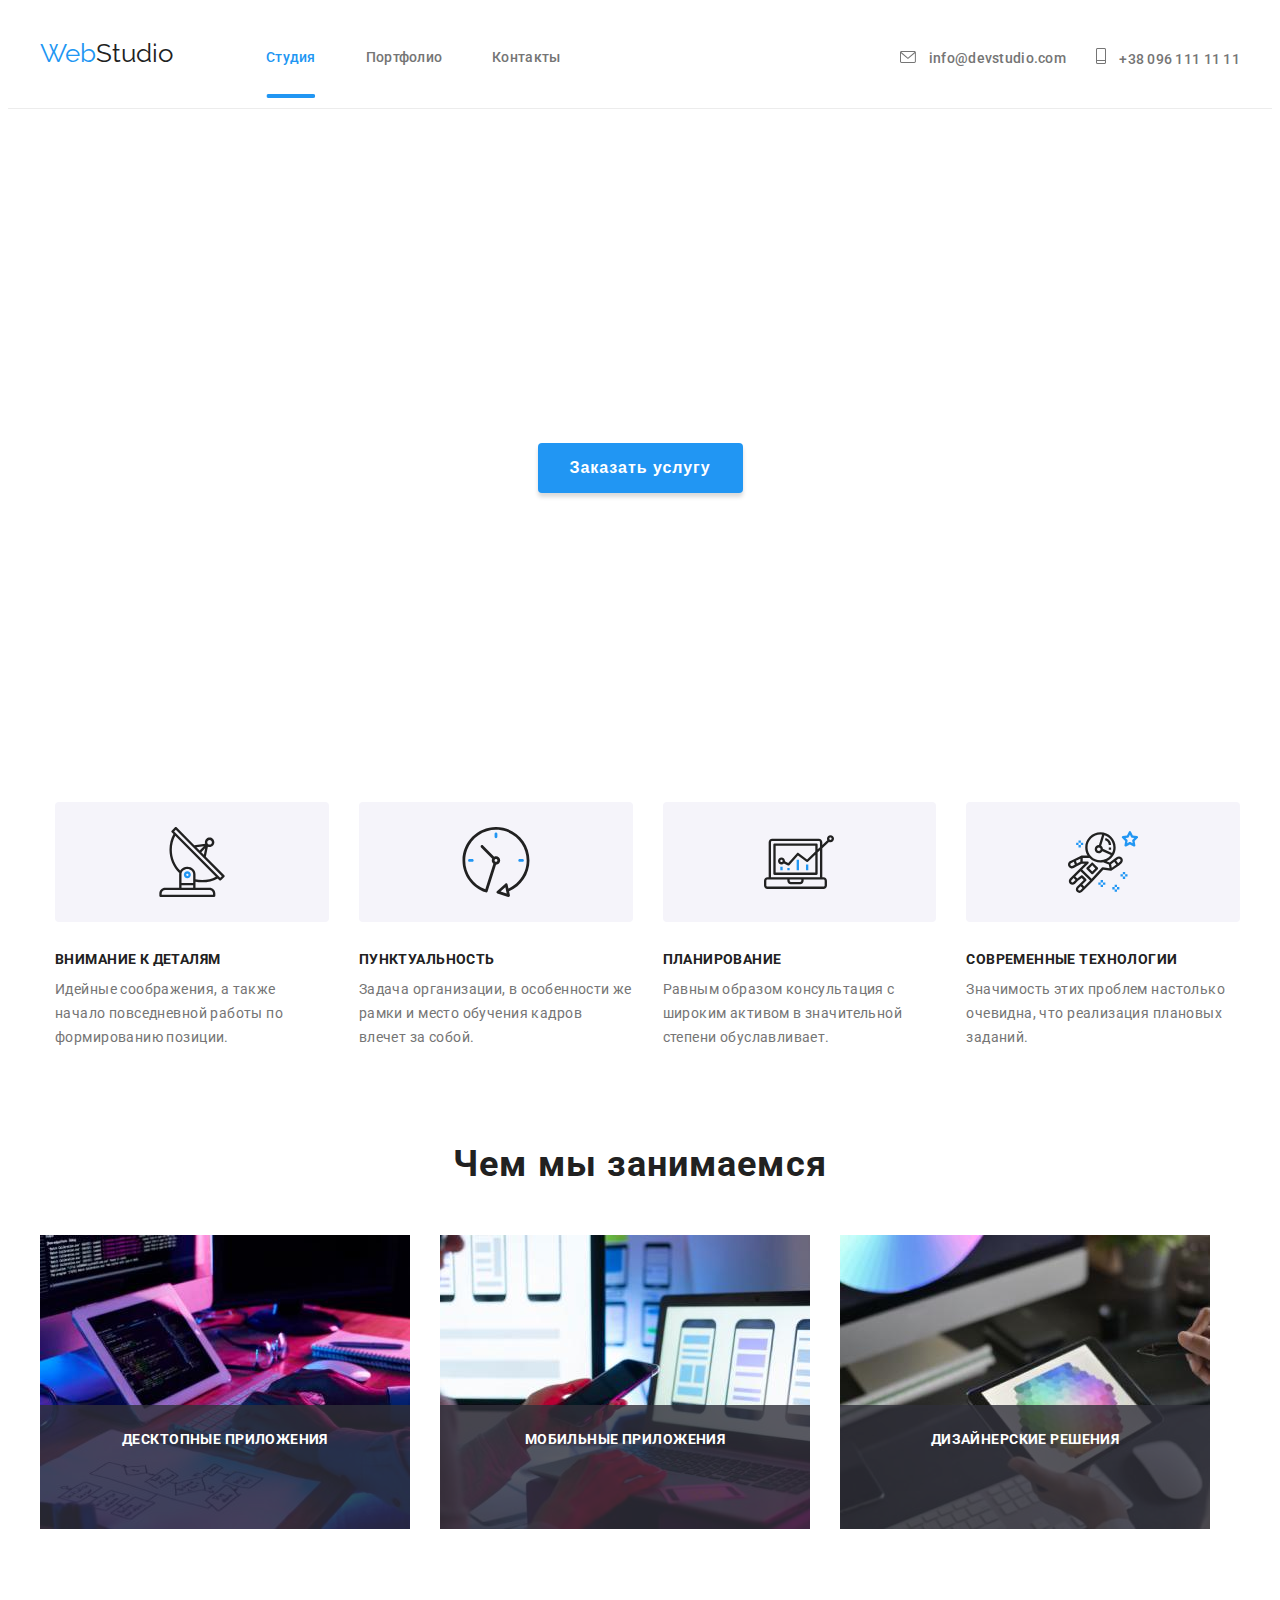
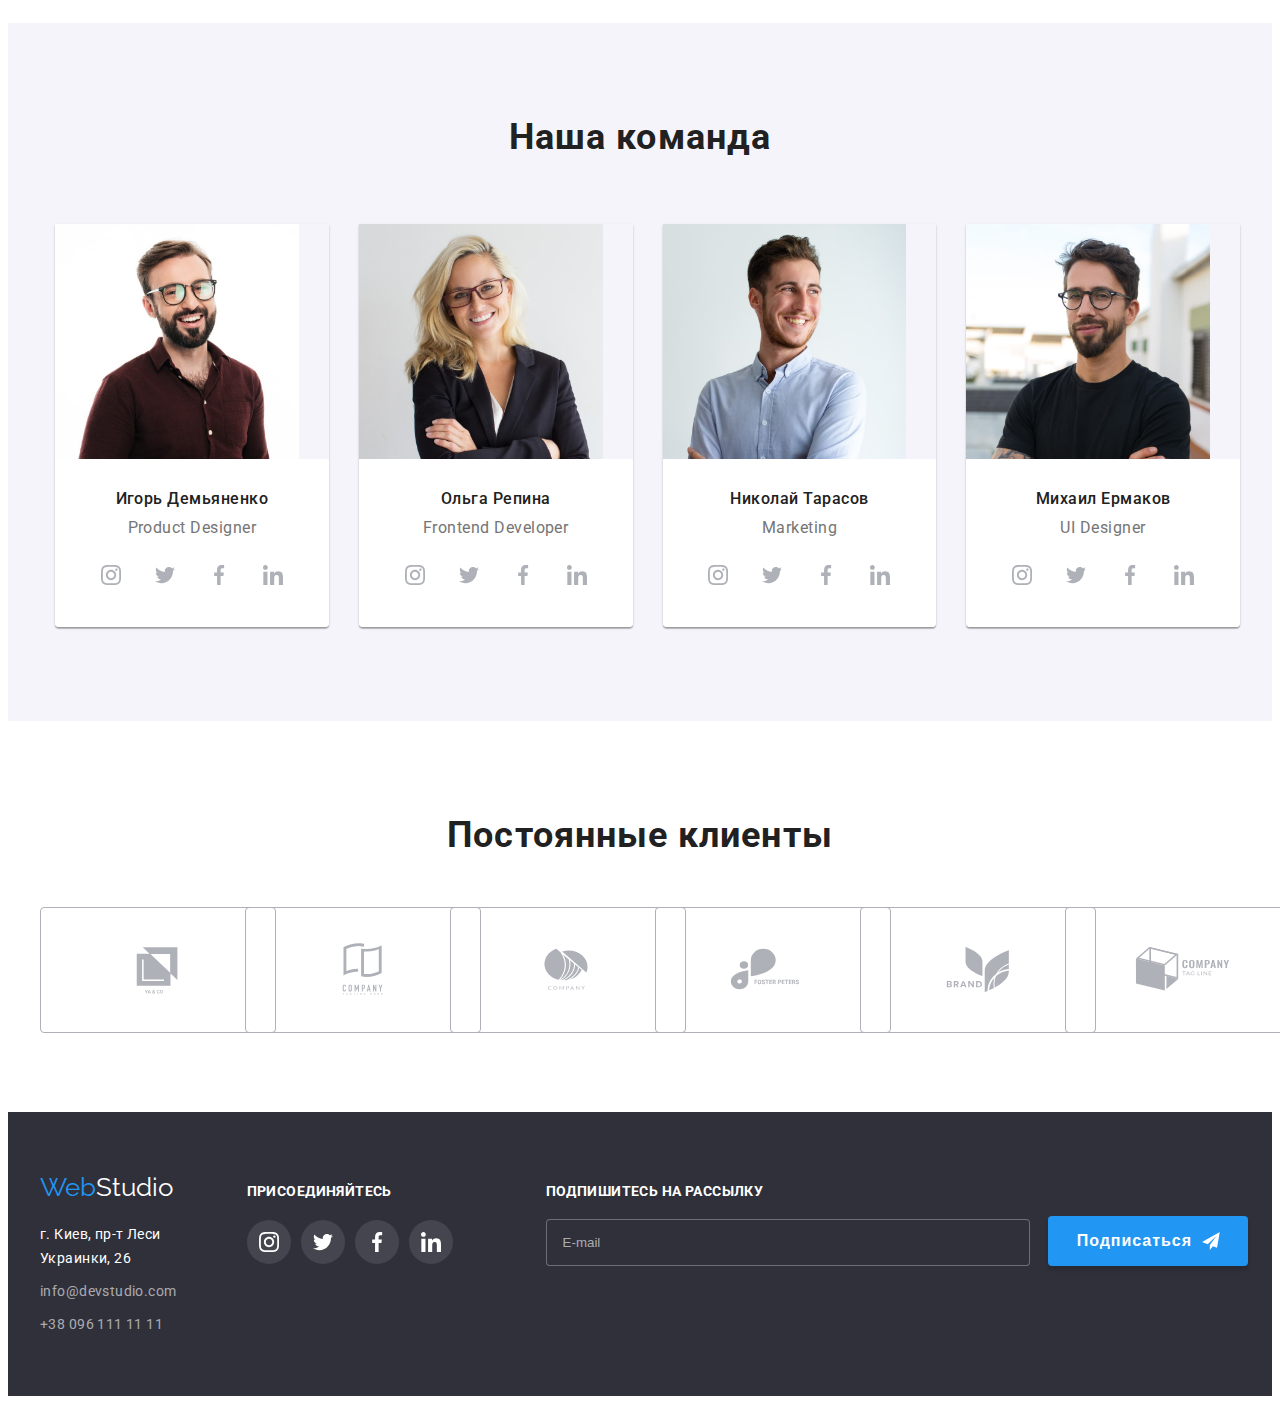
==== commit 4ed2d53d: "1" ====
--- a/index.html
+++ b/index.html
@@ -22,7 +22,6 @@
    <body>
       <header class="header">
          <div class="container header__block">
-         
             <nav class="site-nav">
                <a href="./index.html" class="site-nav__link">
                   <span class="site-nav__logo-part1">Web</span
@@ -655,11 +654,11 @@
                </div>
                <div class="policy-field">
                   <label class="policy-field__label">
-                  <input class="policy-field__checkbox" type="checkbox">
-                  <span class="policy-field__icon"></span>
-                  Соглашаюсь с рассылкой и принимаю 
-                     <a href="" class="policy-field__link">Условия договора</a>
+                     <input class="policy-field__checkbox" type="checkbox">
+                     <span class="policy-field__icon"></span>
+                     Соглашаюсь с рассылкой и принимаю&nbsp;
                   </label>
+                  <a href="" class="policy-field__link">Условия договора</a>
                </div>
                <button class="form__submit-button" type="submit">Отправить</button>
             </form>
--- a/css/main.min.css
+++ b/css/main.min.css
@@ -1 +1 @@
-body{font-family:Roboto,sans-serif;color:#212121}h1,h2,h3,h4,h5,h6,p{margin-top:0px;margin-bottom:0px}ul,ol{list-style:none;padding:0px;margin-top:0px;margin-bottom:0px}a{text-decoration:none}.container{min-width:320px;padding-left:15px;padding-right:15px;margin-left:auto;margin-right:auto}@media screen and (min-width: 480px){.container{width:480px}}@media screen and (min-width: 768px){.container{width:768px}}@media screen and (min-width: 1200px){.container{width:1200px}}.form__submit-button,.hero-section__button{border:none;min-width:200px;height:50px;font-style:normal;font-weight:700;font-size:16px;line-height:1.875;background-color:#2196f3;color:#fff;cursor:pointer;border-radius:4px;letter-spacing:.06em;-webkit-box-shadow:0px 4px 4px rgba(0,0,0,.15);box-shadow:0px 4px 4px rgba(0,0,0,.15);border:none}.header{display:block;border-bottom:1px solid #ececec}.header__block{padding:10px 15px}.site-nav__logo-part1{font-family:Raleway;font-style:normal;font-size:24px;line-height:1.17;color:#2196f3}@media screen and (min-width: 1200px){.site-nav__logo-part1{font-family:Raleway;font-style:normal;font-size:26px;line-height:1.19;color:#2196f3}}.site-nav__logo-part2{font-family:Raleway;font-style:normal;font-size:24px;line-height:1.17;color:#212121}@media screen and (min-width: 768px){.site-nav__logo-part2{margin-right:88px}}@media screen and (min-width: 1200px){.site-nav__logo-part2{margin-right:93px;font-family:Raleway;font-style:normal;font-size:26px;line-height:1.19}}.site-nav{display:-webkit-box;display:-ms-flexbox;display:flex}@media screen and (max-width: 767px){.site-nav{-webkit-box-pack:justify;-ms-flex-pack:justify;justify-content:space-between}}@media screen and (min-width: 768px){.site-nav{width:100%;-webkit-box-align:baseline;-ms-flex-align:baseline;align-items:baseline}}.menu__button{display:-webkit-box;display:-ms-flexbox;display:flex;-webkit-box-pack:center;-ms-flex-pack:center;justify-content:center;-webkit-box-align:center;-ms-flex-align:center;align-items:center;z-index:1;width:40px;height:40px;margin:0;padding:0;border:none}.menu__button .close-icon{display:none}.menu__button.is-open .close-icon{display:block}.menu__button.is-open .icon-burger{display:none}.menu__button:hover{fill:#2196f3}@media screen and (min-width: 768px){.menu__button{display:none}}@media screen and (max-width: 767px){.menu-container{display:none;position:absolute;width:100%;height:100vh;top:0;left:0;padding:48px 40px;background-color:#fff}.menu-container.is-open{display:-webkit-box;display:-ms-flexbox;display:flex}}@media screen and (min-width: 768px){.menu-container{width:100%;display:-webkit-box;display:-ms-flexbox;display:flex;-webkit-box-align:center;-ms-flex-align:center;align-items:center}}@media screen and (min-width: 768px){.contacts-container{margin-left:auto}}@media screen and (min-width: 768px){.social-container{display:none}}.header-social{display:-webkit-box;display:-ms-flexbox;display:flex;margin-top:64px}.header-social__link{display:inline-block;margin-right:10px;font-family:Roboto;font-style:normal;font-weight:500;font-size:18px;line-height:1.22px;letter-spacing:.02em;color:#2196f3}.header-social__item::after{content:"";margin-right:10px;border-right:1px solid rgba(33,33,33,.2);-webkit-transform:rotate(90deg);-ms-transform:rotate(90deg);transform:rotate(90deg)}@media screen and (min-width: 768px){.header-social{display:none}}.separate-mobile-menu{display:-webkit-box;display:-ms-flexbox;display:flex;-webkit-box-orient:vertical;-webkit-box-direction:normal;-ms-flex-direction:column;flex-direction:column;-webkit-box-pack:justify;-ms-flex-pack:justify;justify-content:space-between}@media screen and (min-width: 768px){.separate-mobile-menu{-webkit-box-orient:horizontal;-webkit-box-direction:normal;-ms-flex-direction:row;flex-direction:row;-webkit-box-align:center;-ms-flex-align:center;align-items:center;width:100%}}@media screen and (min-width: 768px){.site-nav__list{display:-webkit-box;display:-ms-flexbox;display:flex}}@media screen and (max-width: 767px){.site-nav__list-item:not(:first-child){margin-top:32px}}@media screen and (min-width: 768px){.site-nav__list-item{position:relative}.site-nav__list-item:not(:last-child){margin-right:50px}}@media screen and (min-width: 1200px){.site-nav__list-item:not(:last-child){margin-right:50px}}@media screen and (max-width: 767px){.site-nav__list-link{font-family:Roboto;font-style:normal;font-weight:500;font-size:40px;line-height:1.175;letter-spacing:.02em;color:#212121}}@media screen and (min-width: 768px){.site-nav__list-link{display:block;padding:32px 0;font-style:normal;font-weight:500;font-size:14px;line-height:1.14;letter-spacing:.02em;color:#757575;-webkit-transition:color 250ms cubic-bezier(0.4, 0, 0.2, 1);-o-transition:color 250ms cubic-bezier(0.4, 0, 0.2, 1);transition:color 250ms cubic-bezier(0.4, 0, 0.2, 1)}}.site-nav__list-link--current{color:#2196f3}.site-nav__list-link:focus,.site-nav__list-link:hover{color:#2196f3}.site-nav__list-link--current::after{content:""}@media screen and (min-width: 768px){.site-nav__list-link--current::after{position:absolute;-webkit-transform:translateX(-100%);-ms-transform:translateX(-100%);transform:translateX(-100%);bottom:0px;width:100%;border-bottom:solid 4px #2196f3;border-radius:2px}}@media screen and (max-width: 767px){.header-contacts{display:-webkit-box;display:-ms-flexbox;display:flex;-webkit-box-orient:vertical;-webkit-box-direction:reverse;-ms-flex-direction:column-reverse;flex-direction:column-reverse;-webkit-box-pack:end;-ms-flex-pack:end;justify-content:flex-end}}@media screen and (min-width: 1200px){.header-contacts{display:-webkit-box;display:-ms-flexbox;display:flex}.header-contacts__item:nth-child(1){margin-right:30px}}@media screen and (max-width: 767px){.header-contacts__link{font-family:Roboto;font-style:normal;font-weight:500;font-size:24px;line-height:28px;letter-spacing:.02em;color:#757575}.header-contacts__link.for-mobile{font-family:Roboto;font-style:normal;font-weight:500;font-size:34px;line-height:1.176;letter-spacing:.02em;color:#2196f3;margin-bottom:32px}}@media screen and (min-width: 768px){.header-contacts__link{font-family:Roboto;font-style:normal;font-weight:500;font-size:12px;line-height:1.17;letter-spacing:.02em;color:#757575;-webkit-transition:color 250ms cubic-bezier(0.4, 0, 0.2, 1);-o-transition:color 250ms cubic-bezier(0.4, 0, 0.2, 1);transition:color 250ms cubic-bezier(0.4, 0, 0.2, 1)}.header-contacts__link:hover,.header-contacts__link:focus{color:#2196f3}}@media screen and (min-width: 1200px){.header-contacts__link{font-style:normal;font-weight:500;font-size:14px;line-height:1.14;letter-spacing:.02em;padding:32px 0}}@media screen and (max-width: 767px){.header-contacts__mail-icon,.header-contacts__phone-icon{display:none}}@media screen and (min-width: 768px){.header-contacts__mail-icon,.header-contacts__phone-icon{margin-right:8px;fill:#757575;-webkit-transition:fill 250ms cubic-bezier(0.4, 0, 0.2, 1);-o-transition:fill 250ms cubic-bezier(0.4, 0, 0.2, 1);transition:fill 250ms cubic-bezier(0.4, 0, 0.2, 1)}}@media screen and (min-width: 1200px){.header-contacts__mail-icon,.header-contacts__phone-icon{margin-right:10px}}@media screen and (min-width: 768px){.header-contacts__link:hover .header-contacts__mail-icon,.header-contacts__link:focus .header-contacts__mail-icon,.header-contacts__link:hover .header-contacts__phone-icon,.header-contacts__link:focus .header-contacts__phone-icon{fill:#2196f3}}.hero-section{padding:118px 0;text-align:center;max-width:1600px}@media screen and (min-width: 1200px){.hero-section{padding:200px 0}}.hero-section__title{margin-bottom:30px;font-style:normal;font-weight:900;font-size:26px;line-height:1,62;text-align:center;letter-spacing:.06em;text-transform:uppercase;color:#fff}@media screen and (min-width: 1200px){.hero-section__title{font-size:44px;line-height:1,36}}.hero-section__button{padding:10px 32px}.features-section{padding-bottom:60px;padding-top:60px}@media screen and (min-width: 1200px){.features-section{padding-bottom:94px;padding-top:94px}}.features-section__title--hidden{height:0px;opacity:0}@media screen and (min-width: 768px){.features-section__list{display:-webkit-box;display:-ms-flexbox;display:flex;-ms-flex-wrap:wrap;flex-wrap:wrap;margin-right:-15px}}@media screen and (min-width: 1200px){.features-section__list{margin-right:-15px}}.features{text-align:center}@media screen and (min-width: 480px){.features:not(:last-child){margin-bottom:30px}}@media screen and (min-width: 480px){.features{width:calc(100% - 30px)}}@media screen and (min-width: 768px){.features{width:calc((100% - 4*15px) / 2);margin:15px;text-align:start}}@media screen and (min-width: 1200px){.features{width:calc((100% - 8*15px)/ 4);margin:15px}}@media screen and (min-width: 768px){.features:nth-last-child(-n+2){margin-bottom:0px}}@media screen and (min-width: 1200px){.features:nth-last-child(-n+4){margin-bottom:0px}}.features__icon-block{display:-webkit-box;display:-ms-flexbox;display:flex;-webkit-box-pack:center;-ms-flex-pack:center;justify-content:center;-webkit-box-align:center;-ms-flex-align:center;align-items:center;height:120px;margin-bottom:30px;border-radius:4px;background-color:#f5f4fa}.features__icon{width:70px;height:70px}.features__title{margin-bottom:10px;font-style:normal;font-size:14px;line-height:1.14;letter-spacing:.03em;text-transform:uppercase}.features__text{font-weight:400;font-style:normal;font-size:14px;line-height:1.71;letter-spacing:.03em;color:#757575}@media screen and (max-width: 1199px){.whatwedo-section{display:none}}@media screen and (min-width: 1200px){.whatwedo-section{padding-bottom:94px}}.whatwedo-section .whatwedo-section__title{margin-bottom:50px;font-style:normal;font-size:36px;line-height:1.16;text-align:center;letter-spacing:.03em}.whatwedo-section .whatwedo-section__list{display:-webkit-box;display:-ms-flexbox;display:flex}.whatwedo-section .whatwedo{position:relative}.whatwedo-section .whatwedo:not(:last-child){margin-right:30px}.whatwedo-section .whatwedo__picture{display:block}.whatwedo-section .whatwedo__description{position:absolute;bottom:0;min-height:70px;width:100%;padding:27px 0;background-color:rgba(47,48,58,.8)}.whatwedo-section .whatwedo__label{font-family:Roboto,sans-serif;font-style:400;font-weight:bold;font-size:14px;text-align:center;line-height:1.14;letter-spacing:.03em;color:#fff}.team-section{background-color:#f5f4fa;padding:60px 0}@media screen and (min-width: 1200px){.team-section{padding:94px 0}}.team-section__title{margin-bottom:30px;font-style:normal;font-size:28px;line-height:1.78;text-align:center;letter-spacing:.03em}@media screen and (min-width: 1200px){.team-section__title{margin-bottom:50px;font-size:36px;line-height:1.16}}@media screen and (min-width: 768px){.team-section__list{display:-webkit-box;display:-ms-flexbox;display:flex;-ms-flex-wrap:wrap;flex-wrap:wrap;margin-right:-15px}}@media screen and (min-width: 1200px){.team-section__list{margin-right:-15px}}.worker{overflow:hidden;background-color:#f5f4fa;-webkit-box-shadow:0px 1px 3px rgba(0,0,0,.12),0px 1px 1px rgba(0,0,0,.14),0px 2px 1px rgba(0,0,0,.2);box-shadow:0px 1px 3px rgba(0,0,0,.12),0px 1px 1px rgba(0,0,0,.14),0px 2px 1px rgba(0,0,0,.2);border-radius:0px 0px 4px 4px}@media screen and (min-width: 480px){.worker:not(:last-child){margin-bottom:30px}}@media screen and (min-width: 480px){.worker{width:calc(100% - 30px)}}@media screen and (min-width: 768px){.worker{width:calc((100% - 4*15px) / 2);margin:15px;text-align:start}}@media screen and (min-width: 1200px){.worker{width:calc((100% - 8*15px)/ 4);margin:15px}}@media screen and (min-width: 768px){.worker:nth-last-child(-n+2){margin-bottom:0px}}@media screen and (min-width: 1200px){.worker:nth-last-child(-n+4){margin-bottom:0px}}.worker__foto{display:block;width:calc(100% - 30px)}.worker__information{padding-top:30px;padding-bottom:24px;background-color:#fff}@media screen and (min-width: 1200px){.worker__information{padding-top:30px;padding-bottom:30px}}.worker__name{margin-bottom:10px;font-style:normal;font-weight:500;font-size:16px;line-height:1.19;text-align:center;letter-spacing:.03em}.worker__career{margin-bottom:16px;font-style:normal;font-size:16px;line-height:1.19;text-align:center;letter-spacing:.03em;color:#757575}.worker__social-contacts{display:-webkit-box;display:-ms-flexbox;display:flex;-webkit-box-pack:center;-ms-flex-pack:center;justify-content:center;-webkit-box-align:center;-ms-flex-align:center;align-items:center}.social-list__link{display:-webkit-box;display:-ms-flexbox;display:flex;-webkit-box-pack:center;-ms-flex-pack:center;justify-content:center;-webkit-box-align:center;-ms-flex-align:center;align-items:center;width:44px;height:44px;background-color:#fff;border-radius:50%;-webkit-transition:background-color 250ms cubic-bezier(0.4, 0, 0.2, 1);-o-transition:background-color 250ms cubic-bezier(0.4, 0, 0.2, 1);transition:background-color 250ms cubic-bezier(0.4, 0, 0.2, 1)}@media screen and (min-width: 1200px){.social-list__link:focus,.social-list__link:hover{background-color:#2196f3}}.social-list__link:not(:last-child){margin-right:10px}.social-list{display:-webkit-inline-box;display:-ms-inline-flexbox;display:inline-flex}.social-list:not(:last-child){margin-right:10px}.social-list__icon{fill:#afb1b8;-webkit-transition:fill 250ms cubic-bezier(0.4, 0, 0.2, 1);-o-transition:fill 250ms cubic-bezier(0.4, 0, 0.2, 1);transition:fill 250ms cubic-bezier(0.4, 0, 0.2, 1)}@media screen and (min-width: 1200px){.social-list__link:focus .social-list__icon,.social-list__link:hover .social-list__icon{fill:#fff}}.clients-section{padding:60px 0}@media screen and (min-width: 1200px){.clients-section{padding-bottom:94px;padding-top:94px}}.clients-section__title{margin-bottom:30px;font-style:normal;font-size:28px;line-height:1.78;text-align:center;letter-spacing:.03em}@media screen and (min-width: 1200px){.clients-section__title{margin-bottom:50px;font-size:36px;line-height:1.16}}.clients-section__list{display:-webkit-box;display:-ms-flexbox;display:flex;-ms-flex-wrap:wrap;flex-wrap:wrap;margin:-15px}@media screen and (min-width: 480px){.clients-section__list{margin:-15px}}@media screen and (min-width: 768px){.clients-section__list{margin:-15px}}@media screen and (min-width: 1200px){.clients-section__list{margin:-15px}}.client{width:calc((100% - 4 * 15px)/2);margin:15px}@media screen and (min-width: 480px){.client{width:calc((100% - 4 * 15px)/2);margin:15px}}@media screen and (min-width: 768px){.client{width:calc((100% - 6 * 15px)/3);margin:15px}}@media screen and (min-width: 1200px){.client{width:calc((100% - 12 * 15px)/6);margin:15px}}@media screen and (min-width: 480px){.client:nth-last-child(-n+2){margin-bottom:0px}}@media screen and (min-width: 768px){.client:nth-last-child(-n+4){margin-bottom:0px}}@media screen and (min-width: 1200px){.client:nth-last-child(-n+6){margin-bottom:0px}}.client__link{display:-webkit-box;display:-ms-flexbox;display:flex;-webkit-box-pack:center;-ms-flex-pack:center;justify-content:center;-webkit-box-align:center;-ms-flex-align:center;align-items:center;border:1px solid #afb1b8;border-radius:4px;height:92px;padding:16px 52px;-webkit-transition:border 250ms cubic-bezier(0.4, 0, 0.2, 1);-o-transition:border 250ms cubic-bezier(0.4, 0, 0.2, 1);transition:border 250ms cubic-bezier(0.4, 0, 0.2, 1)}.client__link:focus,.client__link:hover{border:1px solid #2196f3}@media screen and (min-width: 1200px){.client__link{width:170px;padding:16px 32px}}.client__icon{fill:#afb1b8;-webkit-transition:fill 250ms cubic-bezier(0.4, 0, 0.2, 1);-o-transition:fill 250ms cubic-bezier(0.4, 0, 0.2, 1);transition:fill 250ms cubic-bezier(0.4, 0, 0.2, 1)}.client__link:focus .client__icon,.client__link:hover .client__icon{fill:#2196f3}@media screen and (min-width: 1200px){.footer__content{display:-webkit-box;display:-ms-flexbox;display:flex;-webkit-box-orient:horizontal;-webkit-box-direction:normal;-ms-flex-direction:row;flex-direction:row;-webkit-box-align:baseline;-ms-flex-align:baseline;align-items:baseline}}.separate-footer{display:-webkit-box;display:-ms-flexbox;display:flex;-webkit-box-orient:vertical;-webkit-box-direction:normal;-ms-flex-direction:column;flex-direction:column;-webkit-box-align:center;-ms-flex-align:center;align-items:center}.backdrop{width:100%;height:100%}@media screen and (max-width: 748px){.backdrop{overflow-y:scroll}}@media screen and (min-width: 1200px){.backdrop{position:fixed;top:0px;left:0px;width:100%;height:100%;opacity:1;-webkit-transform:opacity;-ms-transform:opacity;transform:opacity;-webkit-transition:opacity 250ms cubic-bezier(0.4, 0, 0.2, 1);-o-transition:opacity 250ms cubic-bezier(0.4, 0, 0.2, 1);transition:opacity 250ms cubic-bezier(0.4, 0, 0.2, 1);background-color:rgba(0,0,0,.2)}}.backdrop.backdrop--is-hidden{opacity:0;scale:.1;pointer-events:none}@media screen and (min-width: 1200px){.modal{position:absolute;top:50%;left:50%;-webkit-transform:translate(-50%, -50%) scale(1);-ms-transform:translate(-50%, -50%) scale(1);transform:translate(-50%, -50%) scale(1);min-width:50%;min-height:50%;padding:40px;background-color:#fff;-webkit-transition:-webkit-transform 250ms cubic-bezier(0.4, 0, 0.2, 1);transition:-webkit-transform 250ms cubic-bezier(0.4, 0, 0.2, 1);-o-transition:transform 250ms cubic-bezier(0.4, 0, 0.2, 1);transition:transform 250ms cubic-bezier(0.4, 0, 0.2, 1);transition:transform 250ms cubic-bezier(0.4, 0, 0.2, 1), -webkit-transform 250ms cubic-bezier(0.4, 0, 0.2, 1);-webkit-box-shadow:0px 1px 3px rgba(0,0,0,.12),0px 1px 1px rgba(0,0,0,.14),0px 2px 1px rgba(0,0,0,.2);box-shadow:0px 1px 3px rgba(0,0,0,.12),0px 1px 1px rgba(0,0,0,.14),0px 2px 1px rgba(0,0,0,.2);border-radius:4px}}.backdrop--is-hidden .modal{-webkit-transform:translate(-50%, -50%) scale(0.1);-ms-transform:translate(-50%, -50%) scale(0.1);transform:translate(-50%, -50%) scale(0.1)}.form__title{margin-bottom:12px;font-family:Roboto;font-style:normal;font-weight:700;font-size:20px;line-height:1.15;text-align:center;letter-spacing:.03em}.form__label{display:block;margin-bottom:4px;font-family:Roboto;font-style:normal;font-weight:400;font-size:12px;line-height:1.17;letter-spacing:.01em;color:var(--secondary-text-color)}.form__field:focus-within>.form__label{color:#2196f3}.form__field{position:relative;display:-webkit-box;display:-ms-flexbox;display:flex;-webkit-box-orient:vertical;-webkit-box-direction:normal;-ms-flex-direction:column;flex-direction:column;margin-bottom:10px}@media screen and (min-width: 1200px){.form__input{padding:12px 15px 12px 42px;width:450px;height:40px;border:1px solid rgba(33,33,33,.2);border-radius:4px;-webkit-transition:border-color 250ms cubic-bezier(0.4, 0, 0.2, 1);-o-transition:border-color 250ms cubic-bezier(0.4, 0, 0.2, 1);transition:border-color 250ms cubic-bezier(0.4, 0, 0.2, 1)}.form__field:focus-within>.form__input{outline:none;border:1px solid #2196f3}}@media screen and (min-width: 1200px){.form__textarea{-webkit-transform:border;-ms-transform:border;transform:border;display:block;resize:none;margin-bottom:20px;padding:12px 16px;width:450px;height:120px;border:1px solid rgba(33,33,33,.2);border-radius:4px;-webkit-transition:border 250ms cubic-bezier(0.4, 0, 0.2, 1);-o-transition:border 250ms cubic-bezier(0.4, 0, 0.2, 1);transition:border 250ms cubic-bezier(0.4, 0, 0.2, 1)}.form__field:focus-within>.form__textarea{outline:none;border:1px solid #2196f3}.form__textarea::-webkit-input-placeholder{font-family:Roboto;font-style:normal;font-weight:400;font-size:12px;line-height:1.17;letter-spacing:.01em;color:rgba(117,117,117,.5)}.form__textarea::-moz-placeholder{font-family:Roboto;font-style:normal;font-weight:400;font-size:12px;line-height:1.17;letter-spacing:.01em;color:rgba(117,117,117,.5)}.form__textarea:-ms-input-placeholder{font-family:Roboto;font-style:normal;font-weight:400;font-size:12px;line-height:1.17;letter-spacing:.01em;color:rgba(117,117,117,.5)}.form__textarea::-ms-input-placeholder{font-family:Roboto;font-style:normal;font-weight:400;font-size:12px;line-height:1.17;letter-spacing:.01em;color:rgba(117,117,117,.5)}.form__textarea::placeholder{font-family:Roboto;font-style:normal;font-weight:400;font-size:12px;line-height:1.17;letter-spacing:.01em;color:rgba(117,117,117,.5)}}.form__icon{position:absolute;top:32px;left:15px;fill:#212121;-webkit-transform:fill;-ms-transform:fill;transform:fill;-webkit-transition:-webkit-transform 250ms cubic-bezier(0.4, 0, 0.2, 1);transition:-webkit-transform 250ms cubic-bezier(0.4, 0, 0.2, 1);-o-transition:transform 250ms cubic-bezier(0.4, 0, 0.2, 1);transition:transform 250ms cubic-bezier(0.4, 0, 0.2, 1);transition:transform 250ms cubic-bezier(0.4, 0, 0.2, 1), -webkit-transform 250ms cubic-bezier(0.4, 0, 0.2, 1)}.form__field:focus-within>.form__icon{fill:#2196f3}.policy-field{position:relative}.policy-field__checkbox{position:absolute;width:1px;height:1px;margin:-1px;border:0;padding:0;clip:rect(0 0 0 0);overflow:hidden}.policy-field__icon{display:inline-block;margin-left:14px;margin-right:7px;width:16px;height:15px;border:2px solid #212121;border-radius:2px}.policy-field__checkbox:checked+.policy-field__icon{border-color:transparent;fill:#fff;background-color:#2196f3;background-image:url("../images/icon-check.svg");background-size:contain;background-origin:border-box}.policy-field__label{display:-webkit-box;display:-ms-flexbox;display:flex;-webkit-box-pack:center;-ms-flex-pack:center;justify-content:center;-webkit-box-align:center;-ms-flex-align:center;align-items:center;padding:0;margin:0px;margin-bottom:30px;font-family:Roboto;font-style:normal;font-weight:400;font-size:14px;line-height:1.71;letter-spacing:.03em;color:#757575}.policy-field__link{color:#2196f3}.modal__close-button{position:absolute;display:-webkit-box;display:-ms-flexbox;display:flex;-webkit-box-align:center;-ms-flex-align:center;align-items:center;-webkit-box-pack:center;-ms-flex-pack:center;justify-content:center;padding:0;margin:0;top:8px;right:8px;width:30px;height:30px;border:1px solid rgba(0,0,0,.1);border-radius:50%;background-color:#fff}.modal__close-button:hover,.modal__close-button:focus{background-color:#fff;cursor:pointer}.modal__close-icon{fill:#000;-webkit-transition:fill 250ms cubic-bezier(0.4, 0, 0.2, 1);-o-transition:fill 250ms cubic-bezier(0.4, 0, 0.2, 1);transition:fill 250ms cubic-bezier(0.4, 0, 0.2, 1)}.modal__close-button:hover .modal__close-icon,.modal__close-button:focus .modal__close-icon{fill:#2196f3}.form__submit-button{display:block;margin-right:auto;margin-left:auto;padding:10px 55px}/*# sourceMappingURL=main.min.css.map */+body{font-family:Roboto,sans-serif;color:#212121}h1,h2,h3,h4,h5,h6,p{margin-top:0px;margin-bottom:0px}ul,ol{list-style:none;padding:0px;margin-top:0px;margin-bottom:0px}a{text-decoration:none}.container{min-width:320px;padding-left:15px;padding-right:15px;margin-left:auto;margin-right:auto}@media screen and (min-width: 480px){.container{width:480px}}@media screen and (min-width: 768px){.container{width:768px}}@media screen and (min-width: 1200px){.container{width:1200px}}.form__submit-button,.subscribe-form__button,.hero-section__button{min-width:200px;height:50px;font-style:normal;font-weight:700;font-size:16px;line-height:1.875;background-color:#2196f3;color:#fff;cursor:pointer;border-radius:4px;letter-spacing:.06em;-webkit-box-shadow:0px 4px 4px rgba(0,0,0,.15);box-shadow:0px 4px 4px rgba(0,0,0,.15);border:none}.header{display:block;border-bottom:1px solid #ececec}.header__block{padding:10px 15px}.site-nav__logo-part1{font-family:Raleway;font-style:normal;font-size:24px;line-height:1.17;color:#2196f3}@media screen and (min-width: 1200px){.site-nav__logo-part1{font-size:26px;line-height:1.19}}.site-nav__logo-part2{font-family:Raleway;font-style:normal;font-size:24px;line-height:1.17;color:#212121}@media screen and (min-width: 768px){.site-nav__logo-part2{margin-right:88px}}@media screen and (min-width: 1200px){.site-nav__logo-part2{margin-right:93px;font-size:26px;line-height:1.19}}.site-nav{display:-webkit-box;display:-ms-flexbox;display:flex}@media screen and (max-width: 767px){.site-nav{-webkit-box-pack:justify;-ms-flex-pack:justify;justify-content:space-between}}@media screen and (min-width: 768px){.site-nav{width:100%;-webkit-box-align:baseline;-ms-flex-align:baseline;align-items:baseline}}.menu__button{display:-webkit-box;display:-ms-flexbox;display:flex;-webkit-box-pack:center;-ms-flex-pack:center;justify-content:center;-webkit-box-align:center;-ms-flex-align:center;align-items:center;z-index:1;width:40px;height:40px;margin:0;padding:0;border:none}.menu__button .close-icon{display:none}.menu__button.is-open .close-icon{display:block}.menu__button.is-open .icon-burger{display:none}.menu__button:hover{fill:#2196f3}@media screen and (min-width: 768px){.menu__button{display:none}}@media screen and (max-width: 767px){.menu-container{display:none;position:absolute;width:100%;height:100vh;top:0;left:0;padding:48px 40px;background-color:#fff}.menu-container.is-open{display:-webkit-box;display:-ms-flexbox;display:flex}}@media screen and (min-width: 768px){.menu-container{width:100%;display:-webkit-box;display:-ms-flexbox;display:flex;-webkit-box-align:center;-ms-flex-align:center;align-items:center}}@media screen and (min-width: 768px){.contacts-container{margin-left:auto}}@media screen and (min-width: 768px){.social-container{display:none}}.header-social{display:-webkit-box;display:-ms-flexbox;display:flex;margin-top:64px}.header-social__link{display:inline-block;margin-right:10px;font-family:Roboto;font-style:normal;font-weight:500;font-size:18px;line-height:1.22px;letter-spacing:.02em;color:#2196f3}.header-social__item::after{content:"";margin-right:10px;border-right:1px solid rgba(33,33,33,.2);-webkit-transform:rotate(90deg);-ms-transform:rotate(90deg);transform:rotate(90deg)}@media screen and (min-width: 768px){.header-social{display:none}}.separate-mobile-menu{display:-webkit-box;display:-ms-flexbox;display:flex;-webkit-box-orient:vertical;-webkit-box-direction:normal;-ms-flex-direction:column;flex-direction:column;-webkit-box-pack:justify;-ms-flex-pack:justify;justify-content:space-between}@media screen and (min-width: 768px){.separate-mobile-menu{-webkit-box-orient:horizontal;-webkit-box-direction:normal;-ms-flex-direction:row;flex-direction:row;-webkit-box-align:center;-ms-flex-align:center;align-items:center;width:100%}}@media screen and (min-width: 768px){.site-nav__list{display:-webkit-box;display:-ms-flexbox;display:flex}}@media screen and (max-width: 767px){.site-nav__list-item:not(:first-child){margin-top:32px}}@media screen and (min-width: 768px){.site-nav__list-item{position:relative}.site-nav__list-item:not(:last-child){margin-right:50px}}@media screen and (min-width: 1200px){.site-nav__list-item:not(:last-child){margin-right:50px}}@media screen and (max-width: 767px){.site-nav__list-link{font-family:Roboto;font-style:normal;font-weight:500;font-size:40px;line-height:1.175;letter-spacing:.02em;color:#212121}}@media screen and (min-width: 768px){.site-nav__list-link{display:block;padding:32px 0;font-style:normal;font-weight:500;font-size:14px;line-height:1.14;letter-spacing:.02em;color:#757575;-webkit-transition:color 250ms cubic-bezier(0.4, 0, 0.2, 1);-o-transition:color 250ms cubic-bezier(0.4, 0, 0.2, 1);transition:color 250ms cubic-bezier(0.4, 0, 0.2, 1)}}.site-nav__list-link--current{color:#2196f3}.site-nav__list-link:focus,.site-nav__list-link:hover{color:#2196f3}.site-nav__list-link--current::after{content:""}@media screen and (min-width: 768px){.site-nav__list-link--current::after{position:absolute;-webkit-transform:translateX(-100%);-ms-transform:translateX(-100%);transform:translateX(-100%);bottom:0px;width:100%;border-bottom:solid 4px #2196f3;border-radius:2px}}@media screen and (max-width: 767px){.header-contacts{display:-webkit-box;display:-ms-flexbox;display:flex;-webkit-box-orient:vertical;-webkit-box-direction:reverse;-ms-flex-direction:column-reverse;flex-direction:column-reverse;-webkit-box-pack:end;-ms-flex-pack:end;justify-content:flex-end}}@media screen and (min-width: 1200px){.header-contacts{display:-webkit-box;display:-ms-flexbox;display:flex}.header-contacts__item:nth-child(1){margin-right:30px}}@media screen and (max-width: 767px){.header-contacts__link{font-family:Roboto;font-style:normal;font-weight:500;font-size:24px;line-height:28px;letter-spacing:.02em;color:#757575}.header-contacts__link.for-mobile{font-family:Roboto;font-style:normal;font-weight:500;font-size:34px;line-height:1.176;letter-spacing:.02em;color:#2196f3;margin-bottom:32px}}@media screen and (min-width: 768px){.header-contacts__link{font-family:Roboto;font-style:normal;font-weight:500;font-size:12px;line-height:1.17;letter-spacing:.02em;color:#757575;-webkit-transition:color 250ms cubic-bezier(0.4, 0, 0.2, 1);-o-transition:color 250ms cubic-bezier(0.4, 0, 0.2, 1);transition:color 250ms cubic-bezier(0.4, 0, 0.2, 1)}.header-contacts__link:hover,.header-contacts__link:focus{color:#2196f3}}@media screen and (min-width: 1200px){.header-contacts__link{font-style:normal;font-weight:500;font-size:14px;line-height:1.14;letter-spacing:.02em;padding:32px 0}}@media screen and (max-width: 767px){.header-contacts__mail-icon,.header-contacts__phone-icon{display:none}}@media screen and (min-width: 768px){.header-contacts__mail-icon,.header-contacts__phone-icon{margin-right:8px;fill:#757575;-webkit-transition:fill 250ms cubic-bezier(0.4, 0, 0.2, 1);-o-transition:fill 250ms cubic-bezier(0.4, 0, 0.2, 1);transition:fill 250ms cubic-bezier(0.4, 0, 0.2, 1)}}@media screen and (min-width: 1200px){.header-contacts__mail-icon,.header-contacts__phone-icon{margin-right:10px}}@media screen and (min-width: 768px){.header-contacts__link:hover .header-contacts__mail-icon,.header-contacts__link:focus .header-contacts__mail-icon,.header-contacts__link:hover .header-contacts__phone-icon,.header-contacts__link:focus .header-contacts__phone-icon{fill:#2196f3}}.hero-section{padding:118px 0;text-align:center;max-width:1600px}@media screen and (min-width: 1200px){.hero-section{padding:200px 0}}.hero-section__title{margin-bottom:30px;font-style:normal;font-weight:900;font-size:26px;line-height:1,62;text-align:center;letter-spacing:.06em;text-transform:uppercase;color:#fff}@media screen and (min-width: 1200px){.hero-section__title{font-size:44px;line-height:1,36}}.hero-section__button{padding:10px 32px}.features-section{padding-bottom:60px;padding-top:60px}@media screen and (min-width: 1200px){.features-section{padding-bottom:94px;padding-top:94px}}.features-section__title--hidden{height:0px;opacity:0}@media screen and (min-width: 768px){.features-section__list{display:-webkit-box;display:-ms-flexbox;display:flex;-ms-flex-wrap:wrap;flex-wrap:wrap;margin-right:-15px}}@media screen and (min-width: 1200px){.features-section__list{margin-right:-15px}}.features{text-align:center}@media screen and (min-width: 480px){.features:not(:last-child){margin-bottom:30px}}@media screen and (min-width: 480px){.features{width:calc(100% - 30px)}}@media screen and (min-width: 768px){.features{width:calc((100% - 4*15px) / 2);margin:15px;text-align:start}}@media screen and (min-width: 1200px){.features{width:calc((100% - 8*15px)/ 4);margin:15px}}@media screen and (min-width: 768px){.features:nth-last-child(-n+2){margin-bottom:0px}}@media screen and (min-width: 1200px){.features:nth-last-child(-n+4){margin-bottom:0px}}.features__icon-block{display:-webkit-box;display:-ms-flexbox;display:flex;-webkit-box-pack:center;-ms-flex-pack:center;justify-content:center;-webkit-box-align:center;-ms-flex-align:center;align-items:center;height:120px;margin-bottom:30px;border-radius:4px;background-color:#f5f4fa}.features__icon{width:70px;height:70px}.features__title{margin-bottom:10px;font-style:normal;font-size:14px;line-height:1.14;letter-spacing:.03em;text-transform:uppercase}.features__text{font-weight:400;font-style:normal;font-size:14px;line-height:1.71;letter-spacing:.03em;color:#757575}@media screen and (max-width: 1199px){.whatwedo-section{display:none}}@media screen and (min-width: 1200px){.whatwedo-section{padding-bottom:94px}}.whatwedo-section .whatwedo-section__title{margin-bottom:50px;font-style:normal;font-size:36px;line-height:1.16;text-align:center;letter-spacing:.03em}.whatwedo-section .whatwedo-section__list{display:-webkit-box;display:-ms-flexbox;display:flex}.whatwedo-section .whatwedo{position:relative}.whatwedo-section .whatwedo:not(:last-child){margin-right:30px}.whatwedo-section .whatwedo__picture{display:block}.whatwedo-section .whatwedo__description{position:absolute;bottom:0;min-height:70px;width:100%;padding:27px 0;background-color:rgba(47,48,58,.8)}.whatwedo-section .whatwedo__label{font-family:Roboto,sans-serif;font-style:400;font-weight:bold;font-size:14px;text-align:center;line-height:1.14;letter-spacing:.03em;color:#fff}.team-section{background-color:#f5f4fa;padding:60px 0}@media screen and (min-width: 1200px){.team-section{padding:94px 0}}.team-section__title{margin-bottom:30px;font-style:normal;font-size:28px;line-height:1.78;text-align:center;letter-spacing:.03em}@media screen and (min-width: 1200px){.team-section__title{margin-bottom:50px;font-size:36px;line-height:1.16}}@media screen and (min-width: 768px){.team-section__list{display:-webkit-box;display:-ms-flexbox;display:flex;-ms-flex-wrap:wrap;flex-wrap:wrap;margin-right:-15px}}@media screen and (min-width: 1200px){.team-section__list{margin-right:-15px}}.worker{overflow:hidden;background-color:#f5f4fa;-webkit-box-shadow:0px 1px 3px rgba(0,0,0,.12),0px 1px 1px rgba(0,0,0,.14),0px 2px 1px rgba(0,0,0,.2);box-shadow:0px 1px 3px rgba(0,0,0,.12),0px 1px 1px rgba(0,0,0,.14),0px 2px 1px rgba(0,0,0,.2);border-radius:0px 0px 4px 4px}@media screen and (min-width: 480px){.worker:not(:last-child){margin-bottom:30px}}@media screen and (min-width: 480px){.worker{width:calc(100% - 30px)}}@media screen and (min-width: 768px){.worker{width:calc((100% - 4*15px) / 2);margin:15px;text-align:start}}@media screen and (min-width: 1200px){.worker{width:calc((100% - 8*15px)/ 4);margin:15px}}@media screen and (min-width: 768px){.worker:nth-last-child(-n+2){margin-bottom:0px}}@media screen and (min-width: 1200px){.worker:nth-last-child(-n+4){margin-bottom:0px}}.worker__foto{display:block;width:calc(100% - 30px)}.worker__information{padding-top:30px;padding-bottom:24px;background-color:#fff}@media screen and (min-width: 1200px){.worker__information{padding-top:30px;padding-bottom:30px}}.worker__name{margin-bottom:10px;font-style:normal;font-weight:500;font-size:16px;line-height:1.19;text-align:center;letter-spacing:.03em}.worker__career{margin-bottom:16px;font-style:normal;font-size:16px;line-height:1.19;text-align:center;letter-spacing:.03em;color:#757575}.worker__social-contacts{display:-webkit-box;display:-ms-flexbox;display:flex;-webkit-box-pack:center;-ms-flex-pack:center;justify-content:center;-webkit-box-align:center;-ms-flex-align:center;align-items:center}.social-list__link{display:-webkit-box;display:-ms-flexbox;display:flex;-webkit-box-pack:center;-ms-flex-pack:center;justify-content:center;-webkit-box-align:center;-ms-flex-align:center;align-items:center;width:44px;height:44px;background-color:#fff;border-radius:50%;-webkit-transition:background-color 250ms cubic-bezier(0.4, 0, 0.2, 1);-o-transition:background-color 250ms cubic-bezier(0.4, 0, 0.2, 1);transition:background-color 250ms cubic-bezier(0.4, 0, 0.2, 1)}@media screen and (min-width: 1200px){.social-list__link:focus,.social-list__link:hover{background-color:#2196f3}}.social-list__link:not(:last-child){margin-right:10px}.social-list{display:-webkit-inline-box;display:-ms-inline-flexbox;display:inline-flex}.social-list:not(:last-child){margin-right:10px}.social-list__icon{fill:#afb1b8;-webkit-transition:fill 250ms cubic-bezier(0.4, 0, 0.2, 1);-o-transition:fill 250ms cubic-bezier(0.4, 0, 0.2, 1);transition:fill 250ms cubic-bezier(0.4, 0, 0.2, 1)}@media screen and (min-width: 1200px){.social-list__link:focus .social-list__icon,.social-list__link:hover .social-list__icon{fill:#fff}}.clients-section{padding:60px 0}@media screen and (min-width: 1200px){.clients-section{padding-bottom:94px;padding-top:94px}}.clients-section__title{margin-bottom:30px;font-style:normal;font-size:28px;line-height:1.78;text-align:center;letter-spacing:.03em}@media screen and (min-width: 1200px){.clients-section__title{margin-bottom:50px;font-size:36px;line-height:1.16}}.clients-section__list{display:-webkit-box;display:-ms-flexbox;display:flex;-ms-flex-wrap:wrap;flex-wrap:wrap;margin:-15px}@media screen and (min-width: 480px){.clients-section__list{margin:-15px}}@media screen and (min-width: 768px){.clients-section__list{margin:-15px}}@media screen and (min-width: 1200px){.clients-section__list{margin:-15px}}.client{width:calc((100% - 4 * 15px)/2);margin:15px}@media screen and (min-width: 480px){.client{width:calc((100% - 4 * 15px)/2);margin:15px}}@media screen and (min-width: 768px){.client{width:calc((100% - 6 * 15px)/3);margin:15px}}@media screen and (min-width: 1200px){.client{width:calc((100% - 12 * 15px)/6);margin:15px}}@media screen and (min-width: 480px){.client:nth-last-child(-n+2){margin-bottom:0px}}@media screen and (min-width: 768px){.client:nth-last-child(-n+4){margin-bottom:0px}}@media screen and (min-width: 1200px){.client:nth-last-child(-n+6){margin-bottom:0px}}.client__link{display:-webkit-box;display:-ms-flexbox;display:flex;-webkit-box-pack:center;-ms-flex-pack:center;justify-content:center;-webkit-box-align:center;-ms-flex-align:center;align-items:center;border:1px solid #afb1b8;border-radius:4px;height:92px;padding:16px 52px;-webkit-transition:border 250ms cubic-bezier(0.4, 0, 0.2, 1);-o-transition:border 250ms cubic-bezier(0.4, 0, 0.2, 1);transition:border 250ms cubic-bezier(0.4, 0, 0.2, 1)}.client__link:focus,.client__link:hover{border:1px solid #2196f3}@media screen and (min-width: 1200px){.client__link{width:170px;padding:16px 32px}}.client__icon{fill:#afb1b8;-webkit-transition:fill 250ms cubic-bezier(0.4, 0, 0.2, 1);-o-transition:fill 250ms cubic-bezier(0.4, 0, 0.2, 1);transition:fill 250ms cubic-bezier(0.4, 0, 0.2, 1)}.client__link:focus .client__icon,.client__link:hover .client__icon{fill:#2196f3}.footer{padding-top:60px;padding-bottom:60px;background-color:#2f303a}@media screen and (min-width: 1200px){.footer__content{display:-webkit-box;display:-ms-flexbox;display:flex;-webkit-box-orient:horizontal;-webkit-box-direction:normal;-ms-flex-direction:row;flex-direction:row;-webkit-box-align:baseline;-ms-flex-align:baseline;align-items:baseline}}.separate-footer{display:-webkit-box;display:-ms-flexbox;display:flex;-webkit-box-orient:vertical;-webkit-box-direction:normal;-ms-flex-direction:column;flex-direction:column;-webkit-box-align:center;-ms-flex-align:center;align-items:center}@media screen and (min-width: 768px){.separate-footer{-webkit-box-orient:horizontal;-webkit-box-direction:normal;-ms-flex-direction:row;flex-direction:row;-webkit-box-pack:justify;-ms-flex-pack:justify;justify-content:space-between}}@media(min-width: 768px)and (max-width: 1199px){.separate-footer{margin-bottom:60px}}@media screen and (min-width: 1200px){.separate-footer{-webkit-box-align:baseline;-ms-flex-align:baseline;align-items:baseline}}@media screen and (max-width: 767px){.footer__addres-field{margin-bottom:60px}}@media screen and (max-width: 1199px){.footer__addres-field{text-align:center}}@media screen and (min-width: 1200px){.footer__addres-field{margin-right:70px}}.footer__link{display:inline-block;margin-bottom:20px}.footer__logo-part1{font-family:Raleway;font-style:normal;font-size:24px;line-height:1.17;color:#2196f3}@media screen and (min-width: 1200px){.footer__logo-part1{font-size:26px;line-height:1.19}}.footer__logo-part2{font-family:Raleway;font-style:normal;font-size:24px;line-height:1.17;color:#fff}@media screen and (min-width: 1200px){.footer__logo-part2{font-size:26px;line-height:1.19}}.address__street-link{font-style:normal;font-size:14px;line-height:1.71;letter-spacing:.03em;color:#fff;-webkit-transition:color 250ms cubic-bezier(0.4, 0, 0.2, 1);-o-transition:color 250ms cubic-bezier(0.4, 0, 0.2, 1);transition:color 250ms cubic-bezier(0.4, 0, 0.2, 1)}.address__street-link:hover,.address__street-link:focus{color:#2196f3}.footer__contacts{font-style:normal;font-size:14px;line-height:1.71;letter-spacing:.03em;color:rgba(255,255,255,.6);-webkit-transition:color 250ms cubic-bezier(0.4, 0, 0.2, 1);-o-transition:color 250ms cubic-bezier(0.4, 0, 0.2, 1);transition:color 250ms cubic-bezier(0.4, 0, 0.2, 1)}.footer__contacts:hover,.footer__contacts:focus{color:#2196f3}.address:not(:last-child){margin-bottom:9px}.social-list{display:-webkit-box;display:-ms-flexbox;display:flex}.social-list__item:not(:last-child){margin-right:10px}.social-list__link{display:-webkit-box;display:-ms-flexbox;display:flex;-webkit-box-pack:center;-ms-flex-pack:center;justify-content:center;-webkit-box-align:center;-ms-flex-align:center;align-items:center;width:44px;height:44px;background-color:#FFFFFF1A;border-radius:50%;-webkit-transition:background-color 250ms cubic-bezier(0.4, 0, 0.2, 1);-o-transition:background-color 250ms cubic-bezier(0.4, 0, 0.2, 1);transition:background-color 250ms cubic-bezier(0.4, 0, 0.2, 1)}.social-list__link:focus,.social-list__link:hover{background-color:#2196f3}@media screen and (max-width: 767px){.footer__join{margin-bottom:60px}}@media screen and (max-width: 1199px){.footer__join{text-align:center}}@media screen and (min-width: 1200px){.footer__join{margin-right:93px}}.join__label{display:inline-block;margin-bottom:20px;font-style:normal;font-size:14px;line-height:1.14;letter-spacing:.03em;text-transform:uppercase;color:#fff}.social-list__icon--white{fill:#fff;-webkit-transition:fill 250ms cubic-bezier(0.4, 0, 0.2, 1);-o-transition:fill 250ms cubic-bezier(0.4, 0, 0.2, 1);transition:fill 250ms cubic-bezier(0.4, 0, 0.2, 1)}.subscribe-form{display:-webkit-box;display:-ms-flexbox;display:flex;-webkit-box-orient:vertical;-webkit-box-direction:normal;-ms-flex-direction:column;flex-direction:column;-webkit-box-align:center;-ms-flex-align:center;align-items:center;width:100%}@media screen and (min-width: 1200px){.subscribe-form{-webkit-box-orient:horizontal;-webkit-box-direction:normal;-ms-flex-direction:row;flex-direction:row;-webkit-box-align:end;-ms-flex-align:end;align-items:flex-end}}.subscribe-form__field{display:-webkit-box;display:-ms-flexbox;display:flex;-webkit-box-orient:vertical;-webkit-box-direction:normal;-ms-flex-direction:column;flex-direction:column;text-align:center;width:100%}@media(min-width: 768px)and (max-width: 1199px){.subscribe-form__field{-webkit-box-align:center;-ms-flex-align:center;align-items:center}}@media screen and (min-width: 1200px){.subscribe-form__field{text-align:start;margin-right:12px}}.subscribe-form__text{margin-bottom:20px;font-family:Roboto;font-style:normal;font-weight:700;font-size:14px;line-height:1.142;letter-spacing:.03em;text-transform:uppercase;color:#fff}.subscribe-form__input{display:inline-block;max-width:450px;padding:15px 16px;border:1px solid rgba(255,255,255,.3);color:#fff;background-color:#2f303a;-webkit-filter:drop-shadow(0px 4px 4px) rgba(0,0,0,.15);filter:drop-shadow(0px 4px 4px) rgba(0,0,0,.15);border-radius:4px}@media screen and (max-width: 1199px){.subscribe-form__input{margin-bottom:20px}}@media screen and (min-width: 768px){.subscribe-form__input{width:450px}}.subscribe-form__input::-webkit-input-placeholder{color:rgba(255,255,255,.6)}.subscribe-form__input::-moz-placeholder{color:rgba(255,255,255,.6)}.subscribe-form__input:-ms-input-placeholder{color:rgba(255,255,255,.6)}.subscribe-form__input::-ms-input-placeholder{color:rgba(255,255,255,.6)}.subscribe-form__input::placeholder{color:rgba(255,255,255,.6)}.subscribe-form__button{display:-webkit-box;display:-ms-flexbox;display:flex;-webkit-box-pack:center;-ms-flex-pack:center;justify-content:center;-webkit-box-align:center;-ms-flex-align:center;align-items:center;padding:10px 28px 10px 29px}.subscribe-form__btn-icon{fill:#fff;margin-left:10px}.backdrop{position:fixed;top:0px;left:0px;width:100%;height:100%;z-index:4;overflow-y:scroll;opacity:1;-webkit-transform:opacity;-ms-transform:opacity;transform:opacity;-webkit-transition:opacity 250ms cubic-bezier(0.4, 0, 0.2, 1);-o-transition:opacity 250ms cubic-bezier(0.4, 0, 0.2, 1);transition:opacity 250ms cubic-bezier(0.4, 0, 0.2, 1);background-color:rgba(0,0,0,.2)}.backdrop.backdrop--is-hidden{opacity:0;scale:.1;pointer-events:none}.modal{display:-webkit-box;display:-ms-flexbox;display:flex;-webkit-box-orient:vertical;-webkit-box-direction:normal;-ms-flex-direction:column;flex-direction:column;-webkit-box-align:center;-ms-flex-align:center;align-items:center;position:absolute;top:50%;left:50%;-webkit-transform:translate(-50%, -50%) scale(1);-ms-transform:translate(-50%, -50%) scale(1);transform:translate(-50%, -50%) scale(1);padding:40px;width:calc(100% - 30px);background-color:#fff;-webkit-transition:-webkit-transform 250ms cubic-bezier(0.4, 0, 0.2, 1);transition:-webkit-transform 250ms cubic-bezier(0.4, 0, 0.2, 1);-o-transition:transform 250ms cubic-bezier(0.4, 0, 0.2, 1);transition:transform 250ms cubic-bezier(0.4, 0, 0.2, 1);transition:transform 250ms cubic-bezier(0.4, 0, 0.2, 1), -webkit-transform 250ms cubic-bezier(0.4, 0, 0.2, 1);-webkit-box-shadow:0px 1px 3px rgba(0,0,0,.12),0px 1px 1px rgba(0,0,0,.14),0px 2px 1px rgba(0,0,0,.2);box-shadow:0px 1px 3px rgba(0,0,0,.12),0px 1px 1px rgba(0,0,0,.14),0px 2px 1px rgba(0,0,0,.2);border-radius:4px}@media screen and (min-width: 768px){.modal{min-width:50%;min-height:50%}}@media screen and (min-width: 1200px){.modal{max-width:50%;max-height:50%}}.backdrop--is-hidden .modal{-webkit-transform:translate(-50%, -50%) scale(0.1);-ms-transform:translate(-50%, -50%) scale(0.1);transform:translate(-50%, -50%) scale(0.1)}.form__title{margin-bottom:12px;font-family:Roboto;font-style:normal;font-weight:700;font-size:20px;line-height:1.5;text-align:center;letter-spacing:.03em}@media screen and (min-width: 1200px){.form__title{line-height:1.15}}.form__label{display:block;margin-bottom:4px;font-family:Roboto;font-style:normal;font-weight:400;font-size:12px;line-height:1.17;letter-spacing:.01em;color:var(--secondary-text-color)}.form__field:focus-within>.form__label{color:#2196f3}.form__field{position:relative;display:-webkit-box;display:-ms-flexbox;display:flex;-webkit-box-orient:vertical;-webkit-box-direction:normal;-ms-flex-direction:column;flex-direction:column;margin-bottom:10px}.form__input{max-width:370px;height:40px;padding:12px 15px 12px 42px;border:1px solid rgba(33,33,33,.2);border-radius:4px;-webkit-transition:border-color 250ms cubic-bezier(0.4, 0, 0.2, 1);-o-transition:border-color 250ms cubic-bezier(0.4, 0, 0.2, 1);transition:border-color 250ms cubic-bezier(0.4, 0, 0.2, 1)}.form__field:focus-within>.form__input{outline:none;border:1px solid #2196f3}@media screen and (min-width: 1200px){.form__input{width:450px}}.form__textarea{-webkit-transform:border;-ms-transform:border;transform:border;display:block;resize:none;margin-bottom:20px;padding:12px 16px;max-width:370px;height:120px;border:1px solid rgba(33,33,33,.2);border-radius:4px;-webkit-transition:border 250ms cubic-bezier(0.4, 0, 0.2, 1);-o-transition:border 250ms cubic-bezier(0.4, 0, 0.2, 1);transition:border 250ms cubic-bezier(0.4, 0, 0.2, 1)}.form__field:focus-within>.form__textarea{outline:none;border:1px solid #2196f3}.form__textarea::-webkit-input-placeholder{font-family:Roboto;font-style:normal;font-weight:400;font-size:12px;line-height:1.17;letter-spacing:.01em;color:rgba(117,117,117,.5)}.form__textarea::-moz-placeholder{font-family:Roboto;font-style:normal;font-weight:400;font-size:12px;line-height:1.17;letter-spacing:.01em;color:rgba(117,117,117,.5)}.form__textarea:-ms-input-placeholder{font-family:Roboto;font-style:normal;font-weight:400;font-size:12px;line-height:1.17;letter-spacing:.01em;color:rgba(117,117,117,.5)}.form__textarea::-ms-input-placeholder{font-family:Roboto;font-style:normal;font-weight:400;font-size:12px;line-height:1.17;letter-spacing:.01em;color:rgba(117,117,117,.5)}.form__textarea::placeholder{font-family:Roboto;font-style:normal;font-weight:400;font-size:12px;line-height:1.17;letter-spacing:.01em;color:rgba(117,117,117,.5)}@media screen and (min-width: 1200px){.form__textarea{width:450px}}.form__icon{position:absolute;top:32px;left:15px;fill:#212121;-webkit-transform:fill;-ms-transform:fill;transform:fill;-webkit-transition:-webkit-transform 250ms cubic-bezier(0.4, 0, 0.2, 1);transition:-webkit-transform 250ms cubic-bezier(0.4, 0, 0.2, 1);-o-transition:transform 250ms cubic-bezier(0.4, 0, 0.2, 1);transition:transform 250ms cubic-bezier(0.4, 0, 0.2, 1);transition:transform 250ms cubic-bezier(0.4, 0, 0.2, 1), -webkit-transform 250ms cubic-bezier(0.4, 0, 0.2, 1)}.form__field:focus-within>.form__icon{fill:#2196f3}.policy-field{display:-webkit-inline-box;display:-ms-inline-flexbox;display:inline-flex;-ms-flex-wrap:wrap;flex-wrap:wrap;-webkit-box-pack:center;-ms-flex-pack:center;justify-content:center;position:relative;margin-bottom:30px}.policy-field__checkbox{position:absolute;width:1px;height:1px;margin:-1px;border:0;padding:0;clip:rect(0 0 0 0);overflow:hidden}.policy-field__icon{display:inline-block;margin-left:14px;margin-right:7px;width:16px;height:15px;border:2px solid #212121;border-radius:2px}.policy-field__checkbox:checked+.policy-field__icon{border-color:transparent;fill:#fff;background-color:#2196f3;background-image:url("../images/icon-check.svg");background-size:contain;background-origin:border-box}.policy-field__label{display:-webkit-box;display:-ms-flexbox;display:flex;-webkit-box-pack:center;-ms-flex-pack:center;justify-content:center;-webkit-box-align:center;-ms-flex-align:center;align-items:center;padding:0;margin:0;font-family:Roboto;font-style:normal;font-weight:400;font-size:12px;line-height:1.17;letter-spacing:.03em;color:#757575}@media screen and (min-width: 1200px){.policy-field__label{font-size:14px;line-height:1.71}}.policy-field__link{font-family:Roboto;font-style:normal;font-weight:400;font-size:12px;line-height:1.17;letter-spacing:.03em;text-decoration:underline;color:#2196f3}@media screen and (min-width: 1200px){.policy-field__link{font-size:14px;line-height:1.71}}.modal__close-button{position:absolute;display:-webkit-box;display:-ms-flexbox;display:flex;-webkit-box-align:center;-ms-flex-align:center;align-items:center;-webkit-box-pack:center;-ms-flex-pack:center;justify-content:center;padding:0;margin:0;top:8px;right:8px;width:30px;height:30px;border:1px solid rgba(0,0,0,.1);border-radius:50%;background-color:#fff;z-index:10}.modal__close-button:hover,.modal__close-button:focus{background-color:#fff;cursor:pointer}.modal__close-icon{fill:#000;-webkit-transition:fill 250ms cubic-bezier(0.4, 0, 0.2, 1);-o-transition:fill 250ms cubic-bezier(0.4, 0, 0.2, 1);transition:fill 250ms cubic-bezier(0.4, 0, 0.2, 1)}.modal__close-button:hover .modal__close-icon,.modal__close-button:focus .modal__close-icon{fill:#2196f3}.form__submit-button{display:block;margin-right:auto;margin-left:auto;padding:10px 55px}.filter__list{-ms-flex-wrap:wrap;flex-wrap:wrap;display:-webkit-box;display:-ms-flexbox;display:flex;margin-bottom:50px}@media screen and (min-width: 768px){.filter__list{-webkit-box-pack:center;-ms-flex-pack:center;justify-content:center}}.filter__button{display:inline-block;border-radius:4px;padding:6px 22px;background-color:#f5f4fa;font-style:normal;font-weight:500;font-size:16px;line-height:1.625;text-align:center;letter-spacing:.03em;border:none;-webkit-transition:background-color 250ms cubic-bezier(0.4, 0, 0.2, 1),color 250ms cubic-bezier(0.4, 0, 0.2, 1),-webkit-box-shadow 250ms cubic-bezier(0.4, 0, 0.2, 1);transition:background-color 250ms cubic-bezier(0.4, 0, 0.2, 1),color 250ms cubic-bezier(0.4, 0, 0.2, 1),-webkit-box-shadow 250ms cubic-bezier(0.4, 0, 0.2, 1);-o-transition:background-color 250ms cubic-bezier(0.4, 0, 0.2, 1),box-shadow 250ms cubic-bezier(0.4, 0, 0.2, 1),color 250ms cubic-bezier(0.4, 0, 0.2, 1);transition:background-color 250ms cubic-bezier(0.4, 0, 0.2, 1),box-shadow 250ms cubic-bezier(0.4, 0, 0.2, 1),color 250ms cubic-bezier(0.4, 0, 0.2, 1);transition:background-color 250ms cubic-bezier(0.4, 0, 0.2, 1),box-shadow 250ms cubic-bezier(0.4, 0, 0.2, 1),color 250ms cubic-bezier(0.4, 0, 0.2, 1),-webkit-box-shadow 250ms cubic-bezier(0.4, 0, 0.2, 1)}.filter__button:focus,.filter__button:hover{-webkit-box-shadow:0px 3px 1px rgba(0,0,0,.1),0px 1px 2px rgba(0,0,0,.08),0px 2px 2px rgba(0,0,0,.12);box-shadow:0px 3px 1px rgba(0,0,0,.1),0px 1px 2px rgba(0,0,0,.08),0px 2px 2px rgba(0,0,0,.12);color:#fff;background-color:#2196f3}.filter__item:not(:last-child){margin-right:8px}.portfolio-section{padding-bottom:60px;padding-top:60px}@media screen and (min-width: 1200px){.portfolio-section{padding-bottom:94px;padding-top:94px}}.portfolio-section__title--hidden{height:0px;opacity:0}.product__list{display:-webkit-box;display:-ms-flexbox;display:flex;-ms-flex-wrap:wrap;flex-wrap:wrap;margin:-15px}@media(min-width: 480px)and (max-width: 767px){.product__list{-webkit-box-pack:center;-ms-flex-pack:center;justify-content:center}}.product__item{margin:15px;cursor:pointer}@media screen and (min-width: 480px){.product__item{width:calc(100% - 30px)}}@media screen and (min-width: 768px){.product__item{width:calc((100% - 4*15px) / 2)}}@media screen and (min-width: 1200px){.product__item{width:calc((100% - 90px) / 3)}}.product__link{display:inline-block;width:100%;text-decoration:none;-webkit-transition:-webkit-box-shadow 250ms cubic-bezier(0.4, 0, 0.2, 1);transition:-webkit-box-shadow 250ms cubic-bezier(0.4, 0, 0.2, 1);-o-transition:box-shadow 250ms cubic-bezier(0.4, 0, 0.2, 1);transition:box-shadow 250ms cubic-bezier(0.4, 0, 0.2, 1);transition:box-shadow 250ms cubic-bezier(0.4, 0, 0.2, 1), -webkit-box-shadow 250ms cubic-bezier(0.4, 0, 0.2, 1)}.product__link:hover,.product__link:focus{cursor:pointer;-webkit-box-shadow:0px 1px 1px rgba(0,0,0,.12),0px 4px 4px rgba(0,0,0,.06),1px 4px 6px rgba(0,0,0,.16);box-shadow:0px 1px 1px rgba(0,0,0,.12),0px 4px 4px rgba(0,0,0,.06),1px 4px 6px rgba(0,0,0,.16)}.product__img-block{width:100%;position:relative;overflow:hidden}.product__img{width:100%;display:block}.product__description{position:absolute;bottom:0;-webkit-transform:translateY(100%);-ms-transform:translateY(100%);transform:translateY(100%);-webkit-transition:-webkit-transform 250ms cubic-bezier(0.4, 0, 0.2, 1);transition:-webkit-transform 250ms cubic-bezier(0.4, 0, 0.2, 1);-o-transition:transform 250ms cubic-bezier(0.4, 0, 0.2, 1);transition:transform 250ms cubic-bezier(0.4, 0, 0.2, 1);transition:transform 250ms cubic-bezier(0.4, 0, 0.2, 1), -webkit-transform 250ms cubic-bezier(0.4, 0, 0.2, 1);width:100%;height:100%;padding:63px 24px;background-color:rgba(33,150,243,.9)}.product__item:hover .product__description,.product__item:focus .product__description{-webkit-transform:translateY(0%);-ms-transform:translateY(0%);transform:translateY(0%)}.product__text{font-family:Roboto,sans-serif;font-style:normal;font-weight:400;font-size:18px;line-height:1.56;letter-spacing:.03em;color:#fff}.product__meta{text-decoration:none;padding:20px 24px;background-color:#fff;border-bottom:1px solid #eee;border-left:1px solid #eee;border-right:1px solid #eee}.product__name{margin-bottom:4px;font-style:normal;font-weight:bold;font-size:18px;line-height:2;letter-spacing:.06em;color:#212121}.product__type{text-decoration:none;font-style:normal;font-size:16px;line-height:1.875;letter-spacing:.03em;color:#757575}/*# sourceMappingURL=main.min.css.map */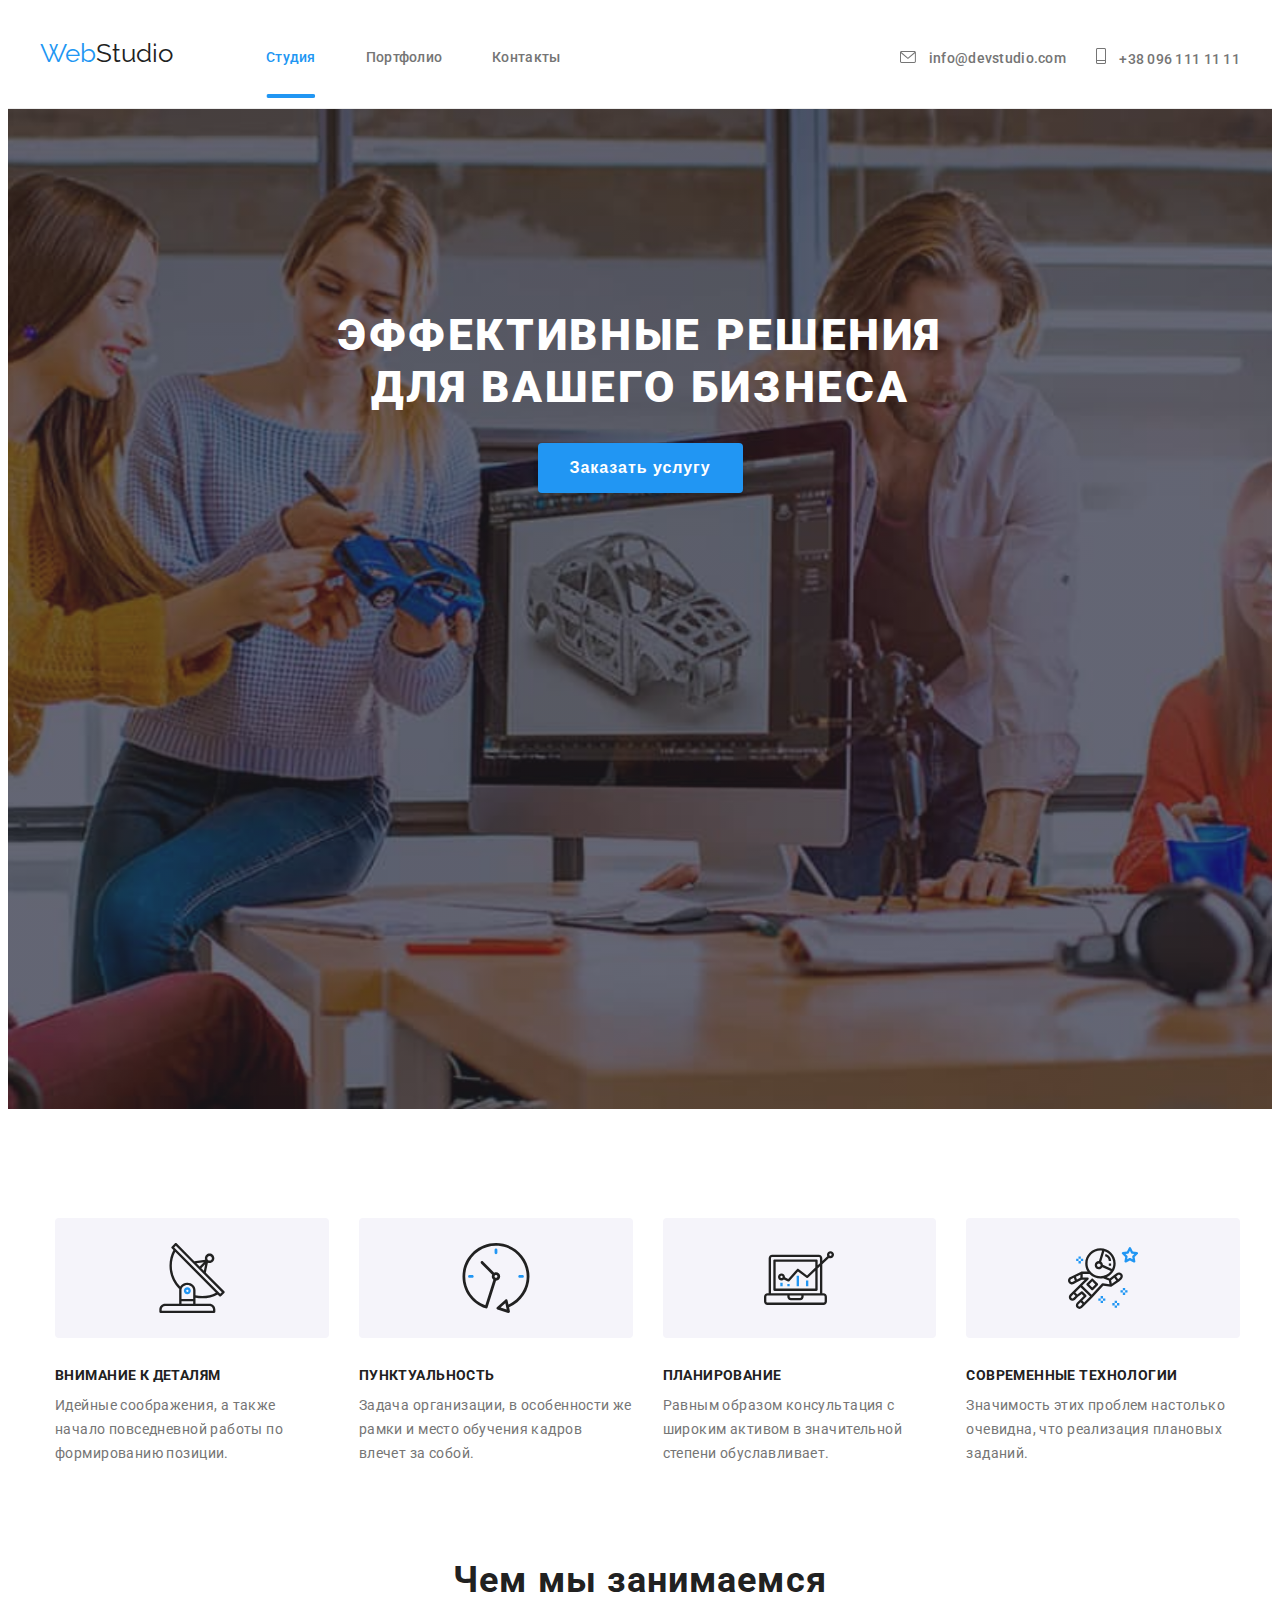
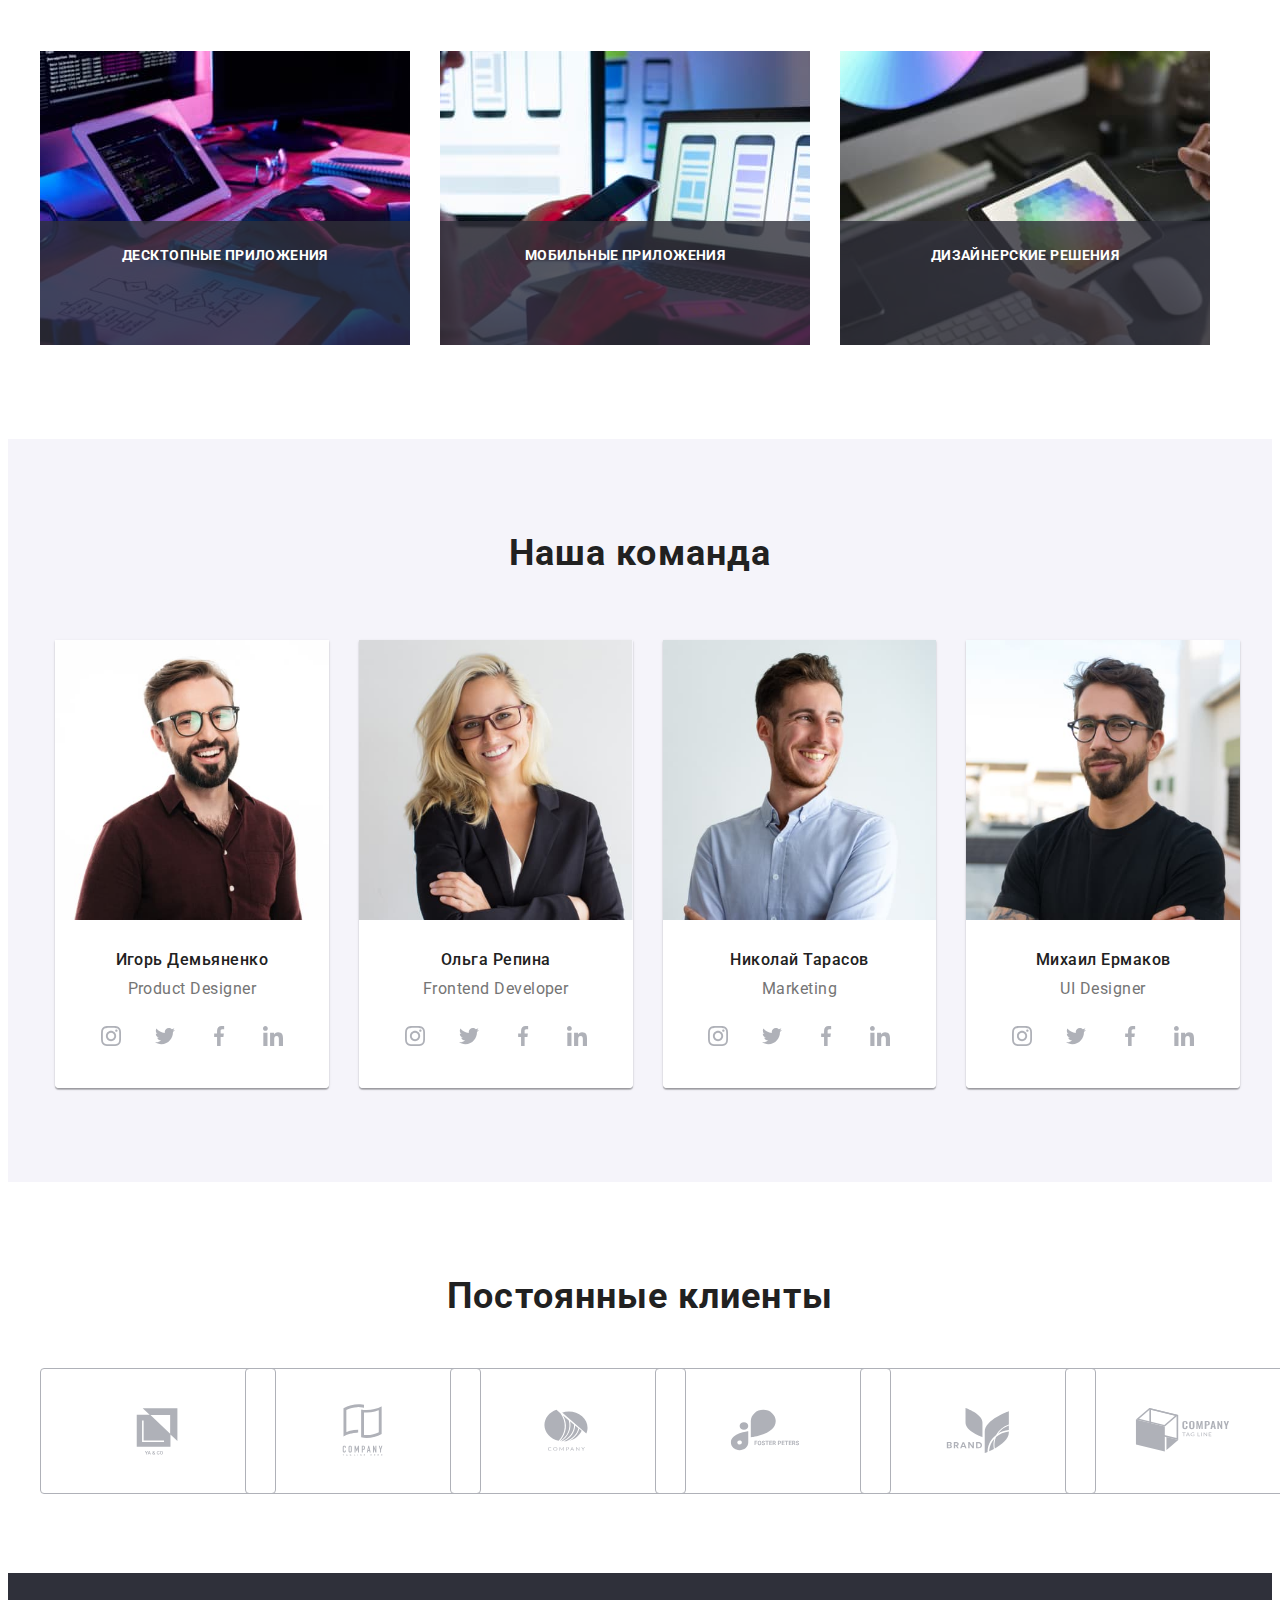
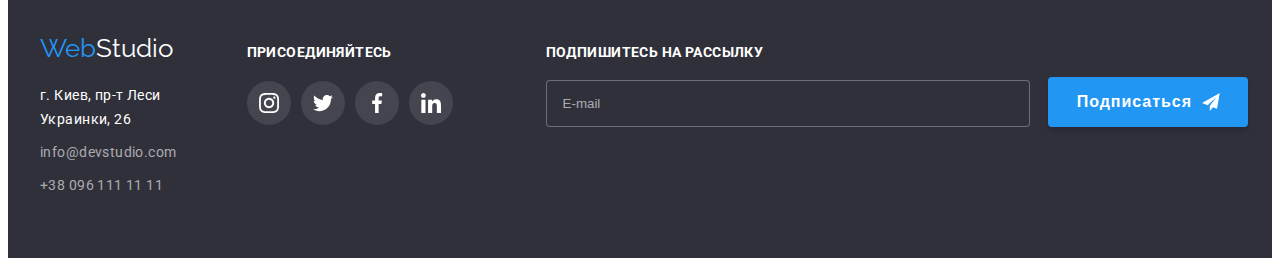
==== commit e67df5d4: "1" ====
--- a/index.html
+++ b/index.html
@@ -167,6 +167,7 @@
                <ul class="whatwedo-section__list">
                   <li class="whatwedo">
                      <img
+                        srcset="./images/development.jpg 1x, ./images/development@x2.jpg 2x"
                         src="./images/development.jpg"
                         class="whatwedo__picture"
                         alt="Десктопные приложения"
@@ -178,6 +179,7 @@
                   </li>
                   <li class="whatwedo">
                      <img
+                        srcset="./images/adaptation.jpg 1x, ./images/adaptation@x2.jpg 2x"
                         src="./images/adaptation.jpg"
                         class="whatwedo__picture"
                         alt="Мобильные приложения"
@@ -189,6 +191,7 @@
                   </li>
                   <li class="whatwedo">
                      <img
+                     srcset="./images/palette.jpg 1x, ./images/palette@x2.jpg 2x"
                         src="./images/palette.jpg"
                         class="whatwedo__picture"
                         alt="Дизайнерские решения"
@@ -207,6 +210,7 @@
                <ul class="team-section__list">
                   <li class="worker">
                      <img
+                        srcset="./images/igor.jpg 1x, ./images/igor@x2.jpg 2x"
                         src="./images/igor.jpg"
                         class="worker__foto"
                         alt="Игорь"
@@ -273,6 +277,7 @@
                   </li>
                   <li class="worker">
                      <img
+                        srcset="./images/olga.jpg 1x, ./images/olga@x2.jpg 2x"
                         src="./images/olga.jpg"
                         class="worker__foto"
                         alt="Ольга"
@@ -339,6 +344,7 @@
                   </li>
                   <li class="worker">
                      <img
+                     srcset="./images/kolya.jpg 1x, ./images/kolya@x2.jpg 2x"
                         src="./images/kolya.jpg"
                         class="worker__foto"
                         alt="Николай"
@@ -405,6 +411,7 @@
                   </li>
                   <li class="worker">
                      <img
+                        srcset="./images/misha.jpg 1x, ./images/misha@x2.jpg 2x"
                         src="./images/misha.jpg"
                         class="worker__foto"
                         alt="Михаил"
--- a/css/main.min.css
+++ b/css/main.min.css
@@ -1 +1 @@
-body{font-family:Roboto,sans-serif;color:#212121}h1,h2,h3,h4,h5,h6,p{margin-top:0px;margin-bottom:0px}ul,ol{list-style:none;padding:0px;margin-top:0px;margin-bottom:0px}a{text-decoration:none}.container{min-width:320px;padding-left:15px;padding-right:15px;margin-left:auto;margin-right:auto}@media screen and (min-width: 480px){.container{width:480px}}@media screen and (min-width: 768px){.container{width:768px}}@media screen and (min-width: 1200px){.container{width:1200px}}.form__submit-button,.subscribe-form__button,.hero-section__button{min-width:200px;height:50px;font-style:normal;font-weight:700;font-size:16px;line-height:1.875;background-color:#2196f3;color:#fff;cursor:pointer;border-radius:4px;letter-spacing:.06em;-webkit-box-shadow:0px 4px 4px rgba(0,0,0,.15);box-shadow:0px 4px 4px rgba(0,0,0,.15);border:none}.header{display:block;border-bottom:1px solid #ececec}.header__block{padding:10px 15px}.site-nav__logo-part1{font-family:Raleway;font-style:normal;font-size:24px;line-height:1.17;color:#2196f3}@media screen and (min-width: 1200px){.site-nav__logo-part1{font-size:26px;line-height:1.19}}.site-nav__logo-part2{font-family:Raleway;font-style:normal;font-size:24px;line-height:1.17;color:#212121}@media screen and (min-width: 768px){.site-nav__logo-part2{margin-right:88px}}@media screen and (min-width: 1200px){.site-nav__logo-part2{margin-right:93px;font-size:26px;line-height:1.19}}.site-nav{display:-webkit-box;display:-ms-flexbox;display:flex}@media screen and (max-width: 767px){.site-nav{-webkit-box-pack:justify;-ms-flex-pack:justify;justify-content:space-between}}@media screen and (min-width: 768px){.site-nav{width:100%;-webkit-box-align:baseline;-ms-flex-align:baseline;align-items:baseline}}.menu__button{display:-webkit-box;display:-ms-flexbox;display:flex;-webkit-box-pack:center;-ms-flex-pack:center;justify-content:center;-webkit-box-align:center;-ms-flex-align:center;align-items:center;z-index:1;width:40px;height:40px;margin:0;padding:0;border:none}.menu__button .close-icon{display:none}.menu__button.is-open .close-icon{display:block}.menu__button.is-open .icon-burger{display:none}.menu__button:hover{fill:#2196f3}@media screen and (min-width: 768px){.menu__button{display:none}}@media screen and (max-width: 767px){.menu-container{display:none;position:absolute;width:100%;height:100vh;top:0;left:0;padding:48px 40px;background-color:#fff}.menu-container.is-open{display:-webkit-box;display:-ms-flexbox;display:flex}}@media screen and (min-width: 768px){.menu-container{width:100%;display:-webkit-box;display:-ms-flexbox;display:flex;-webkit-box-align:center;-ms-flex-align:center;align-items:center}}@media screen and (min-width: 768px){.contacts-container{margin-left:auto}}@media screen and (min-width: 768px){.social-container{display:none}}.header-social{display:-webkit-box;display:-ms-flexbox;display:flex;margin-top:64px}.header-social__link{display:inline-block;margin-right:10px;font-family:Roboto;font-style:normal;font-weight:500;font-size:18px;line-height:1.22px;letter-spacing:.02em;color:#2196f3}.header-social__item::after{content:"";margin-right:10px;border-right:1px solid rgba(33,33,33,.2);-webkit-transform:rotate(90deg);-ms-transform:rotate(90deg);transform:rotate(90deg)}@media screen and (min-width: 768px){.header-social{display:none}}.separate-mobile-menu{display:-webkit-box;display:-ms-flexbox;display:flex;-webkit-box-orient:vertical;-webkit-box-direction:normal;-ms-flex-direction:column;flex-direction:column;-webkit-box-pack:justify;-ms-flex-pack:justify;justify-content:space-between}@media screen and (min-width: 768px){.separate-mobile-menu{-webkit-box-orient:horizontal;-webkit-box-direction:normal;-ms-flex-direction:row;flex-direction:row;-webkit-box-align:center;-ms-flex-align:center;align-items:center;width:100%}}@media screen and (min-width: 768px){.site-nav__list{display:-webkit-box;display:-ms-flexbox;display:flex}}@media screen and (max-width: 767px){.site-nav__list-item:not(:first-child){margin-top:32px}}@media screen and (min-width: 768px){.site-nav__list-item{position:relative}.site-nav__list-item:not(:last-child){margin-right:50px}}@media screen and (min-width: 1200px){.site-nav__list-item:not(:last-child){margin-right:50px}}@media screen and (max-width: 767px){.site-nav__list-link{font-family:Roboto;font-style:normal;font-weight:500;font-size:40px;line-height:1.175;letter-spacing:.02em;color:#212121}}@media screen and (min-width: 768px){.site-nav__list-link{display:block;padding:32px 0;font-style:normal;font-weight:500;font-size:14px;line-height:1.14;letter-spacing:.02em;color:#757575;-webkit-transition:color 250ms cubic-bezier(0.4, 0, 0.2, 1);-o-transition:color 250ms cubic-bezier(0.4, 0, 0.2, 1);transition:color 250ms cubic-bezier(0.4, 0, 0.2, 1)}}.site-nav__list-link--current{color:#2196f3}.site-nav__list-link:focus,.site-nav__list-link:hover{color:#2196f3}.site-nav__list-link--current::after{content:""}@media screen and (min-width: 768px){.site-nav__list-link--current::after{position:absolute;-webkit-transform:translateX(-100%);-ms-transform:translateX(-100%);transform:translateX(-100%);bottom:0px;width:100%;border-bottom:solid 4px #2196f3;border-radius:2px}}@media screen and (max-width: 767px){.header-contacts{display:-webkit-box;display:-ms-flexbox;display:flex;-webkit-box-orient:vertical;-webkit-box-direction:reverse;-ms-flex-direction:column-reverse;flex-direction:column-reverse;-webkit-box-pack:end;-ms-flex-pack:end;justify-content:flex-end}}@media screen and (min-width: 1200px){.header-contacts{display:-webkit-box;display:-ms-flexbox;display:flex}.header-contacts__item:nth-child(1){margin-right:30px}}@media screen and (max-width: 767px){.header-contacts__link{font-family:Roboto;font-style:normal;font-weight:500;font-size:24px;line-height:28px;letter-spacing:.02em;color:#757575}.header-contacts__link.for-mobile{font-family:Roboto;font-style:normal;font-weight:500;font-size:34px;line-height:1.176;letter-spacing:.02em;color:#2196f3;margin-bottom:32px}}@media screen and (min-width: 768px){.header-contacts__link{font-family:Roboto;font-style:normal;font-weight:500;font-size:12px;line-height:1.17;letter-spacing:.02em;color:#757575;-webkit-transition:color 250ms cubic-bezier(0.4, 0, 0.2, 1);-o-transition:color 250ms cubic-bezier(0.4, 0, 0.2, 1);transition:color 250ms cubic-bezier(0.4, 0, 0.2, 1)}.header-contacts__link:hover,.header-contacts__link:focus{color:#2196f3}}@media screen and (min-width: 1200px){.header-contacts__link{font-style:normal;font-weight:500;font-size:14px;line-height:1.14;letter-spacing:.02em;padding:32px 0}}@media screen and (max-width: 767px){.header-contacts__mail-icon,.header-contacts__phone-icon{display:none}}@media screen and (min-width: 768px){.header-contacts__mail-icon,.header-contacts__phone-icon{margin-right:8px;fill:#757575;-webkit-transition:fill 250ms cubic-bezier(0.4, 0, 0.2, 1);-o-transition:fill 250ms cubic-bezier(0.4, 0, 0.2, 1);transition:fill 250ms cubic-bezier(0.4, 0, 0.2, 1)}}@media screen and (min-width: 1200px){.header-contacts__mail-icon,.header-contacts__phone-icon{margin-right:10px}}@media screen and (min-width: 768px){.header-contacts__link:hover .header-contacts__mail-icon,.header-contacts__link:focus .header-contacts__mail-icon,.header-contacts__link:hover .header-contacts__phone-icon,.header-contacts__link:focus .header-contacts__phone-icon{fill:#2196f3}}.hero-section{padding:118px 0;text-align:center;max-width:1600px}@media screen and (min-width: 1200px){.hero-section{padding:200px 0}}.hero-section__title{margin-bottom:30px;font-style:normal;font-weight:900;font-size:26px;line-height:1,62;text-align:center;letter-spacing:.06em;text-transform:uppercase;color:#fff}@media screen and (min-width: 1200px){.hero-section__title{font-size:44px;line-height:1,36}}.hero-section__button{padding:10px 32px}.features-section{padding-bottom:60px;padding-top:60px}@media screen and (min-width: 1200px){.features-section{padding-bottom:94px;padding-top:94px}}.features-section__title--hidden{height:0px;opacity:0}@media screen and (min-width: 768px){.features-section__list{display:-webkit-box;display:-ms-flexbox;display:flex;-ms-flex-wrap:wrap;flex-wrap:wrap;margin-right:-15px}}@media screen and (min-width: 1200px){.features-section__list{margin-right:-15px}}.features{text-align:center}@media screen and (min-width: 480px){.features:not(:last-child){margin-bottom:30px}}@media screen and (min-width: 480px){.features{width:calc(100% - 30px)}}@media screen and (min-width: 768px){.features{width:calc((100% - 4*15px) / 2);margin:15px;text-align:start}}@media screen and (min-width: 1200px){.features{width:calc((100% - 8*15px)/ 4);margin:15px}}@media screen and (min-width: 768px){.features:nth-last-child(-n+2){margin-bottom:0px}}@media screen and (min-width: 1200px){.features:nth-last-child(-n+4){margin-bottom:0px}}.features__icon-block{display:-webkit-box;display:-ms-flexbox;display:flex;-webkit-box-pack:center;-ms-flex-pack:center;justify-content:center;-webkit-box-align:center;-ms-flex-align:center;align-items:center;height:120px;margin-bottom:30px;border-radius:4px;background-color:#f5f4fa}.features__icon{width:70px;height:70px}.features__title{margin-bottom:10px;font-style:normal;font-size:14px;line-height:1.14;letter-spacing:.03em;text-transform:uppercase}.features__text{font-weight:400;font-style:normal;font-size:14px;line-height:1.71;letter-spacing:.03em;color:#757575}@media screen and (max-width: 1199px){.whatwedo-section{display:none}}@media screen and (min-width: 1200px){.whatwedo-section{padding-bottom:94px}}.whatwedo-section .whatwedo-section__title{margin-bottom:50px;font-style:normal;font-size:36px;line-height:1.16;text-align:center;letter-spacing:.03em}.whatwedo-section .whatwedo-section__list{display:-webkit-box;display:-ms-flexbox;display:flex}.whatwedo-section .whatwedo{position:relative}.whatwedo-section .whatwedo:not(:last-child){margin-right:30px}.whatwedo-section .whatwedo__picture{display:block}.whatwedo-section .whatwedo__description{position:absolute;bottom:0;min-height:70px;width:100%;padding:27px 0;background-color:rgba(47,48,58,.8)}.whatwedo-section .whatwedo__label{font-family:Roboto,sans-serif;font-style:400;font-weight:bold;font-size:14px;text-align:center;line-height:1.14;letter-spacing:.03em;color:#fff}.team-section{background-color:#f5f4fa;padding:60px 0}@media screen and (min-width: 1200px){.team-section{padding:94px 0}}.team-section__title{margin-bottom:30px;font-style:normal;font-size:28px;line-height:1.78;text-align:center;letter-spacing:.03em}@media screen and (min-width: 1200px){.team-section__title{margin-bottom:50px;font-size:36px;line-height:1.16}}@media screen and (min-width: 768px){.team-section__list{display:-webkit-box;display:-ms-flexbox;display:flex;-ms-flex-wrap:wrap;flex-wrap:wrap;margin-right:-15px}}@media screen and (min-width: 1200px){.team-section__list{margin-right:-15px}}.worker{overflow:hidden;background-color:#f5f4fa;-webkit-box-shadow:0px 1px 3px rgba(0,0,0,.12),0px 1px 1px rgba(0,0,0,.14),0px 2px 1px rgba(0,0,0,.2);box-shadow:0px 1px 3px rgba(0,0,0,.12),0px 1px 1px rgba(0,0,0,.14),0px 2px 1px rgba(0,0,0,.2);border-radius:0px 0px 4px 4px}@media screen and (min-width: 480px){.worker:not(:last-child){margin-bottom:30px}}@media screen and (min-width: 480px){.worker{width:calc(100% - 30px)}}@media screen and (min-width: 768px){.worker{width:calc((100% - 4*15px) / 2);margin:15px;text-align:start}}@media screen and (min-width: 1200px){.worker{width:calc((100% - 8*15px)/ 4);margin:15px}}@media screen and (min-width: 768px){.worker:nth-last-child(-n+2){margin-bottom:0px}}@media screen and (min-width: 1200px){.worker:nth-last-child(-n+4){margin-bottom:0px}}.worker__foto{display:block;width:calc(100% - 30px)}.worker__information{padding-top:30px;padding-bottom:24px;background-color:#fff}@media screen and (min-width: 1200px){.worker__information{padding-top:30px;padding-bottom:30px}}.worker__name{margin-bottom:10px;font-style:normal;font-weight:500;font-size:16px;line-height:1.19;text-align:center;letter-spacing:.03em}.worker__career{margin-bottom:16px;font-style:normal;font-size:16px;line-height:1.19;text-align:center;letter-spacing:.03em;color:#757575}.worker__social-contacts{display:-webkit-box;display:-ms-flexbox;display:flex;-webkit-box-pack:center;-ms-flex-pack:center;justify-content:center;-webkit-box-align:center;-ms-flex-align:center;align-items:center}.social-list__link{display:-webkit-box;display:-ms-flexbox;display:flex;-webkit-box-pack:center;-ms-flex-pack:center;justify-content:center;-webkit-box-align:center;-ms-flex-align:center;align-items:center;width:44px;height:44px;background-color:#fff;border-radius:50%;-webkit-transition:background-color 250ms cubic-bezier(0.4, 0, 0.2, 1);-o-transition:background-color 250ms cubic-bezier(0.4, 0, 0.2, 1);transition:background-color 250ms cubic-bezier(0.4, 0, 0.2, 1)}@media screen and (min-width: 1200px){.social-list__link:focus,.social-list__link:hover{background-color:#2196f3}}.social-list__link:not(:last-child){margin-right:10px}.social-list{display:-webkit-inline-box;display:-ms-inline-flexbox;display:inline-flex}.social-list:not(:last-child){margin-right:10px}.social-list__icon{fill:#afb1b8;-webkit-transition:fill 250ms cubic-bezier(0.4, 0, 0.2, 1);-o-transition:fill 250ms cubic-bezier(0.4, 0, 0.2, 1);transition:fill 250ms cubic-bezier(0.4, 0, 0.2, 1)}@media screen and (min-width: 1200px){.social-list__link:focus .social-list__icon,.social-list__link:hover .social-list__icon{fill:#fff}}.clients-section{padding:60px 0}@media screen and (min-width: 1200px){.clients-section{padding-bottom:94px;padding-top:94px}}.clients-section__title{margin-bottom:30px;font-style:normal;font-size:28px;line-height:1.78;text-align:center;letter-spacing:.03em}@media screen and (min-width: 1200px){.clients-section__title{margin-bottom:50px;font-size:36px;line-height:1.16}}.clients-section__list{display:-webkit-box;display:-ms-flexbox;display:flex;-ms-flex-wrap:wrap;flex-wrap:wrap;margin:-15px}@media screen and (min-width: 480px){.clients-section__list{margin:-15px}}@media screen and (min-width: 768px){.clients-section__list{margin:-15px}}@media screen and (min-width: 1200px){.clients-section__list{margin:-15px}}.client{width:calc((100% - 4 * 15px)/2);margin:15px}@media screen and (min-width: 480px){.client{width:calc((100% - 4 * 15px)/2);margin:15px}}@media screen and (min-width: 768px){.client{width:calc((100% - 6 * 15px)/3);margin:15px}}@media screen and (min-width: 1200px){.client{width:calc((100% - 12 * 15px)/6);margin:15px}}@media screen and (min-width: 480px){.client:nth-last-child(-n+2){margin-bottom:0px}}@media screen and (min-width: 768px){.client:nth-last-child(-n+4){margin-bottom:0px}}@media screen and (min-width: 1200px){.client:nth-last-child(-n+6){margin-bottom:0px}}.client__link{display:-webkit-box;display:-ms-flexbox;display:flex;-webkit-box-pack:center;-ms-flex-pack:center;justify-content:center;-webkit-box-align:center;-ms-flex-align:center;align-items:center;border:1px solid #afb1b8;border-radius:4px;height:92px;padding:16px 52px;-webkit-transition:border 250ms cubic-bezier(0.4, 0, 0.2, 1);-o-transition:border 250ms cubic-bezier(0.4, 0, 0.2, 1);transition:border 250ms cubic-bezier(0.4, 0, 0.2, 1)}.client__link:focus,.client__link:hover{border:1px solid #2196f3}@media screen and (min-width: 1200px){.client__link{width:170px;padding:16px 32px}}.client__icon{fill:#afb1b8;-webkit-transition:fill 250ms cubic-bezier(0.4, 0, 0.2, 1);-o-transition:fill 250ms cubic-bezier(0.4, 0, 0.2, 1);transition:fill 250ms cubic-bezier(0.4, 0, 0.2, 1)}.client__link:focus .client__icon,.client__link:hover .client__icon{fill:#2196f3}.footer{padding-top:60px;padding-bottom:60px;background-color:#2f303a}@media screen and (min-width: 1200px){.footer__content{display:-webkit-box;display:-ms-flexbox;display:flex;-webkit-box-orient:horizontal;-webkit-box-direction:normal;-ms-flex-direction:row;flex-direction:row;-webkit-box-align:baseline;-ms-flex-align:baseline;align-items:baseline}}.separate-footer{display:-webkit-box;display:-ms-flexbox;display:flex;-webkit-box-orient:vertical;-webkit-box-direction:normal;-ms-flex-direction:column;flex-direction:column;-webkit-box-align:center;-ms-flex-align:center;align-items:center}@media screen and (min-width: 768px){.separate-footer{-webkit-box-orient:horizontal;-webkit-box-direction:normal;-ms-flex-direction:row;flex-direction:row;-webkit-box-pack:justify;-ms-flex-pack:justify;justify-content:space-between}}@media(min-width: 768px)and (max-width: 1199px){.separate-footer{margin-bottom:60px}}@media screen and (min-width: 1200px){.separate-footer{-webkit-box-align:baseline;-ms-flex-align:baseline;align-items:baseline}}@media screen and (max-width: 767px){.footer__addres-field{margin-bottom:60px}}@media screen and (max-width: 1199px){.footer__addres-field{text-align:center}}@media screen and (min-width: 1200px){.footer__addres-field{margin-right:70px}}.footer__link{display:inline-block;margin-bottom:20px}.footer__logo-part1{font-family:Raleway;font-style:normal;font-size:24px;line-height:1.17;color:#2196f3}@media screen and (min-width: 1200px){.footer__logo-part1{font-size:26px;line-height:1.19}}.footer__logo-part2{font-family:Raleway;font-style:normal;font-size:24px;line-height:1.17;color:#fff}@media screen and (min-width: 1200px){.footer__logo-part2{font-size:26px;line-height:1.19}}.address__street-link{font-style:normal;font-size:14px;line-height:1.71;letter-spacing:.03em;color:#fff;-webkit-transition:color 250ms cubic-bezier(0.4, 0, 0.2, 1);-o-transition:color 250ms cubic-bezier(0.4, 0, 0.2, 1);transition:color 250ms cubic-bezier(0.4, 0, 0.2, 1)}.address__street-link:hover,.address__street-link:focus{color:#2196f3}.footer__contacts{font-style:normal;font-size:14px;line-height:1.71;letter-spacing:.03em;color:rgba(255,255,255,.6);-webkit-transition:color 250ms cubic-bezier(0.4, 0, 0.2, 1);-o-transition:color 250ms cubic-bezier(0.4, 0, 0.2, 1);transition:color 250ms cubic-bezier(0.4, 0, 0.2, 1)}.footer__contacts:hover,.footer__contacts:focus{color:#2196f3}.address:not(:last-child){margin-bottom:9px}.social-list{display:-webkit-box;display:-ms-flexbox;display:flex}.social-list__item:not(:last-child){margin-right:10px}.social-list__link{display:-webkit-box;display:-ms-flexbox;display:flex;-webkit-box-pack:center;-ms-flex-pack:center;justify-content:center;-webkit-box-align:center;-ms-flex-align:center;align-items:center;width:44px;height:44px;background-color:#FFFFFF1A;border-radius:50%;-webkit-transition:background-color 250ms cubic-bezier(0.4, 0, 0.2, 1);-o-transition:background-color 250ms cubic-bezier(0.4, 0, 0.2, 1);transition:background-color 250ms cubic-bezier(0.4, 0, 0.2, 1)}.social-list__link:focus,.social-list__link:hover{background-color:#2196f3}@media screen and (max-width: 767px){.footer__join{margin-bottom:60px}}@media screen and (max-width: 1199px){.footer__join{text-align:center}}@media screen and (min-width: 1200px){.footer__join{margin-right:93px}}.join__label{display:inline-block;margin-bottom:20px;font-style:normal;font-size:14px;line-height:1.14;letter-spacing:.03em;text-transform:uppercase;color:#fff}.social-list__icon--white{fill:#fff;-webkit-transition:fill 250ms cubic-bezier(0.4, 0, 0.2, 1);-o-transition:fill 250ms cubic-bezier(0.4, 0, 0.2, 1);transition:fill 250ms cubic-bezier(0.4, 0, 0.2, 1)}.subscribe-form{display:-webkit-box;display:-ms-flexbox;display:flex;-webkit-box-orient:vertical;-webkit-box-direction:normal;-ms-flex-direction:column;flex-direction:column;-webkit-box-align:center;-ms-flex-align:center;align-items:center;width:100%}@media screen and (min-width: 1200px){.subscribe-form{-webkit-box-orient:horizontal;-webkit-box-direction:normal;-ms-flex-direction:row;flex-direction:row;-webkit-box-align:end;-ms-flex-align:end;align-items:flex-end}}.subscribe-form__field{display:-webkit-box;display:-ms-flexbox;display:flex;-webkit-box-orient:vertical;-webkit-box-direction:normal;-ms-flex-direction:column;flex-direction:column;text-align:center;width:100%}@media(min-width: 768px)and (max-width: 1199px){.subscribe-form__field{-webkit-box-align:center;-ms-flex-align:center;align-items:center}}@media screen and (min-width: 1200px){.subscribe-form__field{text-align:start;margin-right:12px}}.subscribe-form__text{margin-bottom:20px;font-family:Roboto;font-style:normal;font-weight:700;font-size:14px;line-height:1.142;letter-spacing:.03em;text-transform:uppercase;color:#fff}.subscribe-form__input{display:inline-block;max-width:450px;padding:15px 16px;border:1px solid rgba(255,255,255,.3);color:#fff;background-color:#2f303a;-webkit-filter:drop-shadow(0px 4px 4px) rgba(0,0,0,.15);filter:drop-shadow(0px 4px 4px) rgba(0,0,0,.15);border-radius:4px}@media screen and (max-width: 1199px){.subscribe-form__input{margin-bottom:20px}}@media screen and (min-width: 768px){.subscribe-form__input{width:450px}}.subscribe-form__input::-webkit-input-placeholder{color:rgba(255,255,255,.6)}.subscribe-form__input::-moz-placeholder{color:rgba(255,255,255,.6)}.subscribe-form__input:-ms-input-placeholder{color:rgba(255,255,255,.6)}.subscribe-form__input::-ms-input-placeholder{color:rgba(255,255,255,.6)}.subscribe-form__input::placeholder{color:rgba(255,255,255,.6)}.subscribe-form__button{display:-webkit-box;display:-ms-flexbox;display:flex;-webkit-box-pack:center;-ms-flex-pack:center;justify-content:center;-webkit-box-align:center;-ms-flex-align:center;align-items:center;padding:10px 28px 10px 29px}.subscribe-form__btn-icon{fill:#fff;margin-left:10px}.backdrop{position:fixed;top:0px;left:0px;width:100%;height:100%;z-index:4;overflow-y:scroll;opacity:1;-webkit-transform:opacity;-ms-transform:opacity;transform:opacity;-webkit-transition:opacity 250ms cubic-bezier(0.4, 0, 0.2, 1);-o-transition:opacity 250ms cubic-bezier(0.4, 0, 0.2, 1);transition:opacity 250ms cubic-bezier(0.4, 0, 0.2, 1);background-color:rgba(0,0,0,.2)}.backdrop.backdrop--is-hidden{opacity:0;scale:.1;pointer-events:none}.modal{display:-webkit-box;display:-ms-flexbox;display:flex;-webkit-box-orient:vertical;-webkit-box-direction:normal;-ms-flex-direction:column;flex-direction:column;-webkit-box-align:center;-ms-flex-align:center;align-items:center;position:absolute;top:50%;left:50%;-webkit-transform:translate(-50%, -50%) scale(1);-ms-transform:translate(-50%, -50%) scale(1);transform:translate(-50%, -50%) scale(1);padding:40px;width:calc(100% - 30px);background-color:#fff;-webkit-transition:-webkit-transform 250ms cubic-bezier(0.4, 0, 0.2, 1);transition:-webkit-transform 250ms cubic-bezier(0.4, 0, 0.2, 1);-o-transition:transform 250ms cubic-bezier(0.4, 0, 0.2, 1);transition:transform 250ms cubic-bezier(0.4, 0, 0.2, 1);transition:transform 250ms cubic-bezier(0.4, 0, 0.2, 1), -webkit-transform 250ms cubic-bezier(0.4, 0, 0.2, 1);-webkit-box-shadow:0px 1px 3px rgba(0,0,0,.12),0px 1px 1px rgba(0,0,0,.14),0px 2px 1px rgba(0,0,0,.2);box-shadow:0px 1px 3px rgba(0,0,0,.12),0px 1px 1px rgba(0,0,0,.14),0px 2px 1px rgba(0,0,0,.2);border-radius:4px}@media screen and (min-width: 768px){.modal{min-width:50%;min-height:50%}}@media screen and (min-width: 1200px){.modal{max-width:50%;max-height:50%}}.backdrop--is-hidden .modal{-webkit-transform:translate(-50%, -50%) scale(0.1);-ms-transform:translate(-50%, -50%) scale(0.1);transform:translate(-50%, -50%) scale(0.1)}.form__title{margin-bottom:12px;font-family:Roboto;font-style:normal;font-weight:700;font-size:20px;line-height:1.5;text-align:center;letter-spacing:.03em}@media screen and (min-width: 1200px){.form__title{line-height:1.15}}.form__label{display:block;margin-bottom:4px;font-family:Roboto;font-style:normal;font-weight:400;font-size:12px;line-height:1.17;letter-spacing:.01em;color:var(--secondary-text-color)}.form__field:focus-within>.form__label{color:#2196f3}.form__field{position:relative;display:-webkit-box;display:-ms-flexbox;display:flex;-webkit-box-orient:vertical;-webkit-box-direction:normal;-ms-flex-direction:column;flex-direction:column;margin-bottom:10px}.form__input{max-width:370px;height:40px;padding:12px 15px 12px 42px;border:1px solid rgba(33,33,33,.2);border-radius:4px;-webkit-transition:border-color 250ms cubic-bezier(0.4, 0, 0.2, 1);-o-transition:border-color 250ms cubic-bezier(0.4, 0, 0.2, 1);transition:border-color 250ms cubic-bezier(0.4, 0, 0.2, 1)}.form__field:focus-within>.form__input{outline:none;border:1px solid #2196f3}@media screen and (min-width: 1200px){.form__input{width:450px}}.form__textarea{-webkit-transform:border;-ms-transform:border;transform:border;display:block;resize:none;margin-bottom:20px;padding:12px 16px;max-width:370px;height:120px;border:1px solid rgba(33,33,33,.2);border-radius:4px;-webkit-transition:border 250ms cubic-bezier(0.4, 0, 0.2, 1);-o-transition:border 250ms cubic-bezier(0.4, 0, 0.2, 1);transition:border 250ms cubic-bezier(0.4, 0, 0.2, 1)}.form__field:focus-within>.form__textarea{outline:none;border:1px solid #2196f3}.form__textarea::-webkit-input-placeholder{font-family:Roboto;font-style:normal;font-weight:400;font-size:12px;line-height:1.17;letter-spacing:.01em;color:rgba(117,117,117,.5)}.form__textarea::-moz-placeholder{font-family:Roboto;font-style:normal;font-weight:400;font-size:12px;line-height:1.17;letter-spacing:.01em;color:rgba(117,117,117,.5)}.form__textarea:-ms-input-placeholder{font-family:Roboto;font-style:normal;font-weight:400;font-size:12px;line-height:1.17;letter-spacing:.01em;color:rgba(117,117,117,.5)}.form__textarea::-ms-input-placeholder{font-family:Roboto;font-style:normal;font-weight:400;font-size:12px;line-height:1.17;letter-spacing:.01em;color:rgba(117,117,117,.5)}.form__textarea::placeholder{font-family:Roboto;font-style:normal;font-weight:400;font-size:12px;line-height:1.17;letter-spacing:.01em;color:rgba(117,117,117,.5)}@media screen and (min-width: 1200px){.form__textarea{width:450px}}.form__icon{position:absolute;top:32px;left:15px;fill:#212121;-webkit-transform:fill;-ms-transform:fill;transform:fill;-webkit-transition:-webkit-transform 250ms cubic-bezier(0.4, 0, 0.2, 1);transition:-webkit-transform 250ms cubic-bezier(0.4, 0, 0.2, 1);-o-transition:transform 250ms cubic-bezier(0.4, 0, 0.2, 1);transition:transform 250ms cubic-bezier(0.4, 0, 0.2, 1);transition:transform 250ms cubic-bezier(0.4, 0, 0.2, 1), -webkit-transform 250ms cubic-bezier(0.4, 0, 0.2, 1)}.form__field:focus-within>.form__icon{fill:#2196f3}.policy-field{display:-webkit-inline-box;display:-ms-inline-flexbox;display:inline-flex;-ms-flex-wrap:wrap;flex-wrap:wrap;-webkit-box-pack:center;-ms-flex-pack:center;justify-content:center;position:relative;margin-bottom:30px}.policy-field__checkbox{position:absolute;width:1px;height:1px;margin:-1px;border:0;padding:0;clip:rect(0 0 0 0);overflow:hidden}.policy-field__icon{display:inline-block;margin-left:14px;margin-right:7px;width:16px;height:15px;border:2px solid #212121;border-radius:2px}.policy-field__checkbox:checked+.policy-field__icon{border-color:transparent;fill:#fff;background-color:#2196f3;background-image:url("../images/icon-check.svg");background-size:contain;background-origin:border-box}.policy-field__label{display:-webkit-box;display:-ms-flexbox;display:flex;-webkit-box-pack:center;-ms-flex-pack:center;justify-content:center;-webkit-box-align:center;-ms-flex-align:center;align-items:center;padding:0;margin:0;font-family:Roboto;font-style:normal;font-weight:400;font-size:12px;line-height:1.17;letter-spacing:.03em;color:#757575}@media screen and (min-width: 1200px){.policy-field__label{font-size:14px;line-height:1.71}}.policy-field__link{font-family:Roboto;font-style:normal;font-weight:400;font-size:12px;line-height:1.17;letter-spacing:.03em;text-decoration:underline;color:#2196f3}@media screen and (min-width: 1200px){.policy-field__link{font-size:14px;line-height:1.71}}.modal__close-button{position:absolute;display:-webkit-box;display:-ms-flexbox;display:flex;-webkit-box-align:center;-ms-flex-align:center;align-items:center;-webkit-box-pack:center;-ms-flex-pack:center;justify-content:center;padding:0;margin:0;top:8px;right:8px;width:30px;height:30px;border:1px solid rgba(0,0,0,.1);border-radius:50%;background-color:#fff;z-index:10}.modal__close-button:hover,.modal__close-button:focus{background-color:#fff;cursor:pointer}.modal__close-icon{fill:#000;-webkit-transition:fill 250ms cubic-bezier(0.4, 0, 0.2, 1);-o-transition:fill 250ms cubic-bezier(0.4, 0, 0.2, 1);transition:fill 250ms cubic-bezier(0.4, 0, 0.2, 1)}.modal__close-button:hover .modal__close-icon,.modal__close-button:focus .modal__close-icon{fill:#2196f3}.form__submit-button{display:block;margin-right:auto;margin-left:auto;padding:10px 55px}.filter__list{-ms-flex-wrap:wrap;flex-wrap:wrap;display:-webkit-box;display:-ms-flexbox;display:flex;margin-bottom:50px}@media screen and (min-width: 768px){.filter__list{-webkit-box-pack:center;-ms-flex-pack:center;justify-content:center}}.filter__button{display:inline-block;border-radius:4px;padding:6px 22px;background-color:#f5f4fa;font-style:normal;font-weight:500;font-size:16px;line-height:1.625;text-align:center;letter-spacing:.03em;border:none;-webkit-transition:background-color 250ms cubic-bezier(0.4, 0, 0.2, 1),color 250ms cubic-bezier(0.4, 0, 0.2, 1),-webkit-box-shadow 250ms cubic-bezier(0.4, 0, 0.2, 1);transition:background-color 250ms cubic-bezier(0.4, 0, 0.2, 1),color 250ms cubic-bezier(0.4, 0, 0.2, 1),-webkit-box-shadow 250ms cubic-bezier(0.4, 0, 0.2, 1);-o-transition:background-color 250ms cubic-bezier(0.4, 0, 0.2, 1),box-shadow 250ms cubic-bezier(0.4, 0, 0.2, 1),color 250ms cubic-bezier(0.4, 0, 0.2, 1);transition:background-color 250ms cubic-bezier(0.4, 0, 0.2, 1),box-shadow 250ms cubic-bezier(0.4, 0, 0.2, 1),color 250ms cubic-bezier(0.4, 0, 0.2, 1);transition:background-color 250ms cubic-bezier(0.4, 0, 0.2, 1),box-shadow 250ms cubic-bezier(0.4, 0, 0.2, 1),color 250ms cubic-bezier(0.4, 0, 0.2, 1),-webkit-box-shadow 250ms cubic-bezier(0.4, 0, 0.2, 1)}.filter__button:focus,.filter__button:hover{-webkit-box-shadow:0px 3px 1px rgba(0,0,0,.1),0px 1px 2px rgba(0,0,0,.08),0px 2px 2px rgba(0,0,0,.12);box-shadow:0px 3px 1px rgba(0,0,0,.1),0px 1px 2px rgba(0,0,0,.08),0px 2px 2px rgba(0,0,0,.12);color:#fff;background-color:#2196f3}.filter__item:not(:last-child){margin-right:8px}.portfolio-section{padding-bottom:60px;padding-top:60px}@media screen and (min-width: 1200px){.portfolio-section{padding-bottom:94px;padding-top:94px}}.portfolio-section__title--hidden{height:0px;opacity:0}.product__list{display:-webkit-box;display:-ms-flexbox;display:flex;-ms-flex-wrap:wrap;flex-wrap:wrap;margin:-15px}@media(min-width: 480px)and (max-width: 767px){.product__list{-webkit-box-pack:center;-ms-flex-pack:center;justify-content:center}}.product__item{margin:15px;cursor:pointer}@media screen and (min-width: 480px){.product__item{width:calc(100% - 30px)}}@media screen and (min-width: 768px){.product__item{width:calc((100% - 4*15px) / 2)}}@media screen and (min-width: 1200px){.product__item{width:calc((100% - 90px) / 3)}}.product__link{display:inline-block;width:100%;text-decoration:none;-webkit-transition:-webkit-box-shadow 250ms cubic-bezier(0.4, 0, 0.2, 1);transition:-webkit-box-shadow 250ms cubic-bezier(0.4, 0, 0.2, 1);-o-transition:box-shadow 250ms cubic-bezier(0.4, 0, 0.2, 1);transition:box-shadow 250ms cubic-bezier(0.4, 0, 0.2, 1);transition:box-shadow 250ms cubic-bezier(0.4, 0, 0.2, 1), -webkit-box-shadow 250ms cubic-bezier(0.4, 0, 0.2, 1)}.product__link:hover,.product__link:focus{cursor:pointer;-webkit-box-shadow:0px 1px 1px rgba(0,0,0,.12),0px 4px 4px rgba(0,0,0,.06),1px 4px 6px rgba(0,0,0,.16);box-shadow:0px 1px 1px rgba(0,0,0,.12),0px 4px 4px rgba(0,0,0,.06),1px 4px 6px rgba(0,0,0,.16)}.product__img-block{width:100%;position:relative;overflow:hidden}.product__img{width:100%;display:block}.product__description{position:absolute;bottom:0;-webkit-transform:translateY(100%);-ms-transform:translateY(100%);transform:translateY(100%);-webkit-transition:-webkit-transform 250ms cubic-bezier(0.4, 0, 0.2, 1);transition:-webkit-transform 250ms cubic-bezier(0.4, 0, 0.2, 1);-o-transition:transform 250ms cubic-bezier(0.4, 0, 0.2, 1);transition:transform 250ms cubic-bezier(0.4, 0, 0.2, 1);transition:transform 250ms cubic-bezier(0.4, 0, 0.2, 1), -webkit-transform 250ms cubic-bezier(0.4, 0, 0.2, 1);width:100%;height:100%;padding:63px 24px;background-color:rgba(33,150,243,.9)}.product__item:hover .product__description,.product__item:focus .product__description{-webkit-transform:translateY(0%);-ms-transform:translateY(0%);transform:translateY(0%)}.product__text{font-family:Roboto,sans-serif;font-style:normal;font-weight:400;font-size:18px;line-height:1.56;letter-spacing:.03em;color:#fff}.product__meta{text-decoration:none;padding:20px 24px;background-color:#fff;border-bottom:1px solid #eee;border-left:1px solid #eee;border-right:1px solid #eee}.product__name{margin-bottom:4px;font-style:normal;font-weight:bold;font-size:18px;line-height:2;letter-spacing:.06em;color:#212121}.product__type{text-decoration:none;font-style:normal;font-size:16px;line-height:1.875;letter-spacing:.03em;color:#757575}/*# sourceMappingURL=main.min.css.map */+body{font-family:Roboto,sans-serif;color:#212121}h1,h2,h3,h4,h5,h6,p{margin-top:0px;margin-bottom:0px}ul,ol{list-style:none;padding:0px;margin-top:0px;margin-bottom:0px}a{text-decoration:none}.container{min-width:320px;padding-left:15px;padding-right:15px;margin-left:auto;margin-right:auto}@media screen and (min-width: 480px){.container{width:480px}}@media screen and (min-width: 768px){.container{width:768px}}@media screen and (min-width: 1200px){.container{width:1200px}}img{display:block;max-width:100%;height:auto}.form__submit-button,.subscribe-form__button,.hero-section__button{min-width:200px;height:50px;font-style:normal;font-weight:700;font-size:16px;line-height:1.875;background-color:#2196f3;color:#fff;cursor:pointer;border-radius:4px;letter-spacing:.06em;-webkit-box-shadow:0px 4px 4px rgba(0,0,0,.15);box-shadow:0px 4px 4px rgba(0,0,0,.15);border:none}.header{display:block;border-bottom:1px solid #ececec}.header__block{padding:10px 15px}.site-nav__logo-part1{font-family:Raleway;font-style:normal;font-size:24px;line-height:1.17;color:#2196f3}@media screen and (min-width: 1200px){.site-nav__logo-part1{font-size:26px;line-height:1.19}}.site-nav__logo-part2{font-family:Raleway;font-style:normal;font-size:24px;line-height:1.17;color:#212121}@media screen and (min-width: 768px){.site-nav__logo-part2{margin-right:88px}}@media screen and (min-width: 1200px){.site-nav__logo-part2{margin-right:93px;font-size:26px;line-height:1.19}}.site-nav{display:-webkit-box;display:-ms-flexbox;display:flex}@media screen and (max-width: 767px){.site-nav{-webkit-box-pack:justify;-ms-flex-pack:justify;justify-content:space-between}}@media screen and (min-width: 768px){.site-nav{width:100%;-webkit-box-align:baseline;-ms-flex-align:baseline;align-items:baseline}}.menu__button{display:-webkit-box;display:-ms-flexbox;display:flex;-webkit-box-pack:center;-ms-flex-pack:center;justify-content:center;-webkit-box-align:center;-ms-flex-align:center;align-items:center;z-index:2;width:40px;height:40px;margin:0;padding:0;border:none}.menu__button .close-icon{display:none}.menu__button.is-open .close-icon{display:block}.menu__button.is-open .icon-burger{display:none}.menu__button:hover{fill:#2196f3}@media screen and (min-width: 768px){.menu__button{display:none}}@media screen and (max-width: 767px){.menu-container{display:none;position:absolute;width:100%;height:100vh;top:0;left:0;padding:48px 40px;background-color:#fff}.menu-container.is-open{display:-webkit-box;display:-ms-flexbox;display:flex;z-index:1}}@media screen and (min-width: 768px){.menu-container{width:100%;display:-webkit-box;display:-ms-flexbox;display:flex;-webkit-box-align:center;-ms-flex-align:center;align-items:center}}@media screen and (min-width: 768px){.contacts-container{margin-left:auto}}@media screen and (min-width: 768px){.social-container{display:none}}.header-social{display:-webkit-box;display:-ms-flexbox;display:flex;margin-top:64px}.header-social__link{display:inline-block;margin-right:10px;font-family:Roboto;font-style:normal;font-weight:500;font-size:18px;line-height:1.22px;letter-spacing:.02em;color:#2196f3}.header-social__item::after{content:"";margin-right:10px;border-right:1px solid rgba(33,33,33,.2);-webkit-transform:rotate(90deg);-ms-transform:rotate(90deg);transform:rotate(90deg)}@media screen and (min-width: 768px){.header-social{display:none}}.separate-mobile-menu{display:-webkit-box;display:-ms-flexbox;display:flex;-webkit-box-orient:vertical;-webkit-box-direction:normal;-ms-flex-direction:column;flex-direction:column;-webkit-box-pack:justify;-ms-flex-pack:justify;justify-content:space-between}@media screen and (min-width: 768px){.separate-mobile-menu{-webkit-box-orient:horizontal;-webkit-box-direction:normal;-ms-flex-direction:row;flex-direction:row;-webkit-box-align:center;-ms-flex-align:center;align-items:center;width:100%}}@media screen and (min-width: 768px){.site-nav__list{display:-webkit-box;display:-ms-flexbox;display:flex}}@media screen and (max-width: 767px){.site-nav__list-item:not(:first-child){margin-top:32px}}@media screen and (min-width: 768px){.site-nav__list-item{position:relative}.site-nav__list-item:not(:last-child){margin-right:50px}}@media screen and (min-width: 1200px){.site-nav__list-item:not(:last-child){margin-right:50px}}@media screen and (max-width: 767px){.site-nav__list-link{font-family:Roboto;font-style:normal;font-weight:500;font-size:40px;line-height:1.175;letter-spacing:.02em;color:#212121}}@media screen and (min-width: 768px){.site-nav__list-link{display:block;padding:32px 0;font-style:normal;font-weight:500;font-size:14px;line-height:1.14;letter-spacing:.02em;color:#757575;-webkit-transition:color 250ms cubic-bezier(0.4, 0, 0.2, 1);-o-transition:color 250ms cubic-bezier(0.4, 0, 0.2, 1);transition:color 250ms cubic-bezier(0.4, 0, 0.2, 1)}}.site-nav__list-link--current{color:#2196f3}.site-nav__list-link:focus,.site-nav__list-link:hover{color:#2196f3}.site-nav__list-link--current::after{content:""}@media screen and (min-width: 768px){.site-nav__list-link--current::after{position:absolute;-webkit-transform:translateX(-100%);-ms-transform:translateX(-100%);transform:translateX(-100%);bottom:0px;width:100%;border-bottom:solid 4px #2196f3;border-radius:2px}}@media screen and (max-width: 767px){.header-contacts{display:-webkit-box;display:-ms-flexbox;display:flex;-webkit-box-orient:vertical;-webkit-box-direction:reverse;-ms-flex-direction:column-reverse;flex-direction:column-reverse;-webkit-box-pack:end;-ms-flex-pack:end;justify-content:flex-end}}@media screen and (min-width: 1200px){.header-contacts{display:-webkit-box;display:-ms-flexbox;display:flex}.header-contacts__item:nth-child(1){margin-right:30px}}@media screen and (max-width: 767px){.header-contacts__link{font-family:Roboto;font-style:normal;font-weight:500;font-size:24px;line-height:28px;letter-spacing:.02em;color:#757575}.header-contacts__link.for-mobile{font-family:Roboto;font-style:normal;font-weight:500;font-size:34px;line-height:1.176;letter-spacing:.02em;color:#2196f3;margin-bottom:32px}}@media screen and (min-width: 768px){.header-contacts__link{font-family:Roboto;font-style:normal;font-weight:500;font-size:12px;line-height:1.17;letter-spacing:.02em;color:#757575;-webkit-transition:color 250ms cubic-bezier(0.4, 0, 0.2, 1);-o-transition:color 250ms cubic-bezier(0.4, 0, 0.2, 1);transition:color 250ms cubic-bezier(0.4, 0, 0.2, 1)}.header-contacts__link:hover,.header-contacts__link:focus{color:#2196f3}}@media screen and (min-width: 1200px){.header-contacts__link{font-style:normal;font-weight:500;font-size:14px;line-height:1.14;letter-spacing:.02em;padding:32px 0}}@media screen and (max-width: 767px){.header-contacts__mail-icon,.header-contacts__phone-icon{display:none}}@media screen and (min-width: 768px){.header-contacts__mail-icon,.header-contacts__phone-icon{margin-right:8px;fill:#757575;-webkit-transition:fill 250ms cubic-bezier(0.4, 0, 0.2, 1);-o-transition:fill 250ms cubic-bezier(0.4, 0, 0.2, 1);transition:fill 250ms cubic-bezier(0.4, 0, 0.2, 1)}}@media screen and (min-width: 1200px){.header-contacts__mail-icon,.header-contacts__phone-icon{margin-right:10px}}@media screen and (min-width: 768px){.header-contacts__link:hover .header-contacts__mail-icon,.header-contacts__link:focus .header-contacts__mail-icon,.header-contacts__link:hover .header-contacts__phone-icon,.header-contacts__link:focus .header-contacts__phone-icon{fill:#2196f3}}.hero-section{padding:118px 0;text-align:center;max-width:1600px}@media screen and (min-width: 1200px){.hero-section{padding:200px 0}}@media screen and (max-width: 480px){.hero-img{margin-right:auto;margin-left:auto;max-width:480px;height:400px;background-repeat:no-repeat;background-color:#c4c4c4;background-image:-webkit-gradient(linear, left top, left bottom, from(rgba(47, 48, 58, 0.4)), to(rgba(47, 48, 58, 0.4))),url(../../images/heropicture_mob.jpg);background-image:-o-linear-gradient(top, rgba(47, 48, 58, 0.4), rgba(47, 48, 58, 0.4)),url(../../images/heropicture_mob.jpg);background-image:linear-gradient(to bottom, rgba(47, 48, 58, 0.4), rgba(47, 48, 58, 0.4)),url(../../images/heropicture_mob.jpg);background-position:center;background-size:cover}}@media screen and (max-width: 480px)and (min-device-pixel-ratio: 2),screen and (max-width: 480px)and (-webkit-min-device-pixel-ratio: 2),screen and (max-width: 480px)and (-o-min-device-pixel-ratio: 2/1),screen and (max-width: 480px)and (min-resolution: 192dpi),screen and (max-width: 480px)and (min-resolution: 2dppx){.hero-img{background-image:-webkit-gradient(linear, left top, left bottom, from(rgba(47, 48, 58, 0.4)), to(rgba(47, 48, 58, 0.4))),url(../../images/heropicture_mob@x2.jpg);background-image:-o-linear-gradient(top, rgba(47, 48, 58, 0.4), rgba(47, 48, 58, 0.4)),url(../../images/heropicture_mob@x2.jpg);background-image:linear-gradient(to bottom, rgba(47, 48, 58, 0.4), rgba(47, 48, 58, 0.4)),url(../../images/heropicture_mob@x2.jpg)}}@media(min-width: 481px)and (max-width: 768px){.hero-img{max-width:768px;height:400px;background-repeat:no-repeat;background-color:#c4c4c4;background-image:-webkit-gradient(linear, left top, left bottom, from(rgba(47, 48, 58, 0.4)), to(rgba(47, 48, 58, 0.4))),url(../../images/heropicture_tablet.jpg);background-image:-o-linear-gradient(top, rgba(47, 48, 58, 0.4), rgba(47, 48, 58, 0.4)),url(../../images/heropicture_tablet.jpg);background-image:linear-gradient(to bottom, rgba(47, 48, 58, 0.4), rgba(47, 48, 58, 0.4)),url(../../images/heropicture_tablet.jpg);background-position:center;background-size:cover}}@media(min-width: 481px)and (max-width: 768px)and (min-device-pixel-ratio: 2),(min-width: 481px)and (max-width: 768px)and (-webkit-min-device-pixel-ratio: 2),(min-width: 481px)and (max-width: 768px)and (-o-min-device-pixel-ratio: 2/1),(min-width: 481px)and (max-width: 768px)and (min-resolution: 192dpi),(min-width: 481px)and (max-width: 768px)and (min-resolution: 2dppx){.hero-img{background-image:-webkit-gradient(linear, left top, left bottom, from(rgba(47, 48, 58, 0.4)), to(rgba(47, 48, 58, 0.4))),url(../../images/heropicture_tablet@x2.jpg);background-image:-o-linear-gradient(top, rgba(47, 48, 58, 0.4), rgba(47, 48, 58, 0.4)),url(../../images/heropicture_tablet@x2.jpg);background-image:linear-gradient(to bottom, rgba(47, 48, 58, 0.4), rgba(47, 48, 58, 0.4)),url(../../images/heropicture_tablet@x2.jpg)}}@media screen and (min-width: 769px){.hero-img{max-width:1600px;height:600px;background-repeat:no-repeat;background-color:#c4c4c4;background-image:-webkit-gradient(linear, left top, left bottom, from(rgba(47, 48, 58, 0.4)), to(rgba(47, 48, 58, 0.4))),url(../../images/heropicture_comp.jpg);background-image:-o-linear-gradient(top, rgba(47, 48, 58, 0.4), rgba(47, 48, 58, 0.4)),url(../../images/heropicture_comp.jpg);background-image:linear-gradient(to bottom, rgba(47, 48, 58, 0.4), rgba(47, 48, 58, 0.4)),url(../../images/heropicture_comp.jpg);background-position:center;background-size:cover}}@media screen and (min-width: 769px)and (min-device-pixel-ratio: 2),screen and (min-width: 769px)and (-webkit-min-device-pixel-ratio: 2),screen and (min-width: 769px)and (-o-min-device-pixel-ratio: 2/1),screen and (min-width: 769px)and (min-resolution: 192dpi),screen and (min-width: 769px)and (min-resolution: 2dppx){.hero-img{background-image:-webkit-gradient(linear, left top, left bottom, from(rgba(47, 48, 58, 0.4)), to(rgba(47, 48, 58, 0.4))),url(../../images/heropicture_comp@x2.jpg);background-image:-o-linear-gradient(top, rgba(47, 48, 58, 0.4), rgba(47, 48, 58, 0.4)),url(../../images/heropicture_comp@x2.jpg);background-image:linear-gradient(to bottom, rgba(47, 48, 58, 0.4), rgba(47, 48, 58, 0.4)),url(../../images/heropicture_comp@x2.jpg)}}.hero-section__title{margin-bottom:30px;font-style:normal;font-weight:900;font-size:26px;line-height:1,62;text-align:center;letter-spacing:.06em;text-transform:uppercase;color:#fff}@media screen and (min-width: 1200px){.hero-section__title{font-size:44px;line-height:1,36}}.hero-section__button{padding:10px 32px}.features-section{padding-bottom:60px;padding-top:60px}@media screen and (min-width: 1200px){.features-section{padding-bottom:94px;padding-top:94px}}.features-section__title--hidden{height:0px;opacity:0}@media screen and (min-width: 768px){.features-section__list{display:-webkit-box;display:-ms-flexbox;display:flex;-ms-flex-wrap:wrap;flex-wrap:wrap;margin-right:-15px}}@media screen and (min-width: 1200px){.features-section__list{margin-right:-15px}}.features{text-align:center}@media screen and (min-width: 480px){.features:not(:last-child){margin-bottom:30px}}@media screen and (min-width: 480px){.features{width:calc(100% - 30px)}}@media screen and (min-width: 768px){.features{width:calc((100% - 4*15px) / 2);margin:15px;text-align:start}}@media screen and (min-width: 1200px){.features{width:calc((100% - 8*15px)/ 4);margin:15px}}@media screen and (min-width: 768px){.features:nth-last-child(-n+2){margin-bottom:0px}}@media screen and (min-width: 1200px){.features:nth-last-child(-n+4){margin-bottom:0px}}.features__icon-block{display:-webkit-box;display:-ms-flexbox;display:flex;-webkit-box-pack:center;-ms-flex-pack:center;justify-content:center;-webkit-box-align:center;-ms-flex-align:center;align-items:center;height:120px;margin-bottom:30px;border-radius:4px;background-color:#f5f4fa}.features__icon{width:70px;height:70px}.features__title{margin-bottom:10px;font-style:normal;font-size:14px;line-height:1.14;letter-spacing:.03em;text-transform:uppercase}.features__text{font-weight:400;font-style:normal;font-size:14px;line-height:1.71;letter-spacing:.03em;color:#757575}@media screen and (max-width: 1199px){.whatwedo-section{display:none}}@media screen and (min-width: 1200px){.whatwedo-section{padding-bottom:94px}}.whatwedo-section .whatwedo-section__title{margin-bottom:50px;font-style:normal;font-size:36px;line-height:1.16;text-align:center;letter-spacing:.03em}.whatwedo-section .whatwedo-section__list{display:-webkit-box;display:-ms-flexbox;display:flex}.whatwedo-section .whatwedo{position:relative}.whatwedo-section .whatwedo:not(:last-child){margin-right:30px}.whatwedo-section .whatwedo__picture{display:block}.whatwedo-section .whatwedo__description{position:absolute;bottom:0;min-height:70px;width:100%;padding:27px 0;background-color:rgba(47,48,58,.8)}.whatwedo-section .whatwedo__label{font-family:Roboto,sans-serif;font-style:400;font-weight:bold;font-size:14px;text-align:center;line-height:1.14;letter-spacing:.03em;color:#fff}.team-section{background-color:#f5f4fa;padding:60px 0}@media screen and (min-width: 1200px){.team-section{padding:94px 0}}.team-section__title{margin-bottom:30px;font-style:normal;font-size:28px;line-height:1.78;text-align:center;letter-spacing:.03em}@media screen and (min-width: 1200px){.team-section__title{margin-bottom:50px;font-size:36px;line-height:1.16}}@media screen and (min-width: 768px){.team-section__list{display:-webkit-box;display:-ms-flexbox;display:flex;-ms-flex-wrap:wrap;flex-wrap:wrap;margin-right:-15px}}@media screen and (min-width: 1200px){.team-section__list{margin-right:-15px}}.worker{overflow:hidden;background-color:#f5f4fa;-webkit-box-shadow:0px 1px 3px rgba(0,0,0,.12),0px 1px 1px rgba(0,0,0,.14),0px 2px 1px rgba(0,0,0,.2);box-shadow:0px 1px 3px rgba(0,0,0,.12),0px 1px 1px rgba(0,0,0,.14),0px 2px 1px rgba(0,0,0,.2);border-radius:0px 0px 4px 4px}@media screen and (max-width: 767px){.worker:not(:last-child){margin-bottom:30px}}@media screen and (min-width: 480px){.worker{width:calc(100% - 30px)}}@media screen and (min-width: 768px){.worker{width:calc((100% - 4*15px) / 2);margin:15px;text-align:start}}@media screen and (min-width: 1200px){.worker{width:calc((100% - 8*15px)/ 4);margin:15px}}@media screen and (min-width: 768px){.worker:nth-last-child(-n+2){margin-bottom:0px}}@media screen and (min-width: 1200px){.worker:nth-last-child(-n+4){margin-bottom:0px}}.worker__foto{display:block;max-width:100%}.worker__information{padding-top:30px;padding-bottom:24px;background-color:#fff}@media screen and (min-width: 1200px){.worker__information{padding-top:30px;padding-bottom:30px}}.worker__name{margin-bottom:10px;font-style:normal;font-weight:500;font-size:16px;line-height:1.19;text-align:center;letter-spacing:.03em}.worker__career{margin-bottom:16px;font-style:normal;font-size:16px;line-height:1.19;text-align:center;letter-spacing:.03em;color:#757575}.worker__social-contacts{display:-webkit-box;display:-ms-flexbox;display:flex;-webkit-box-pack:center;-ms-flex-pack:center;justify-content:center;-webkit-box-align:center;-ms-flex-align:center;align-items:center}.social-list__link{display:-webkit-box;display:-ms-flexbox;display:flex;-webkit-box-pack:center;-ms-flex-pack:center;justify-content:center;-webkit-box-align:center;-ms-flex-align:center;align-items:center;width:44px;height:44px;background-color:#fff;border-radius:50%;-webkit-transition:background-color 250ms cubic-bezier(0.4, 0, 0.2, 1);-o-transition:background-color 250ms cubic-bezier(0.4, 0, 0.2, 1);transition:background-color 250ms cubic-bezier(0.4, 0, 0.2, 1)}@media screen and (min-width: 1200px){.social-list__link:focus,.social-list__link:hover{background-color:#2196f3}}.social-list__link:not(:last-child){margin-right:10px}.social-list{display:-webkit-inline-box;display:-ms-inline-flexbox;display:inline-flex}.social-list:not(:last-child){margin-right:10px}.social-list__icon{fill:#afb1b8;-webkit-transition:fill 250ms cubic-bezier(0.4, 0, 0.2, 1);-o-transition:fill 250ms cubic-bezier(0.4, 0, 0.2, 1);transition:fill 250ms cubic-bezier(0.4, 0, 0.2, 1)}@media screen and (min-width: 1200px){.social-list__link:focus .social-list__icon,.social-list__link:hover .social-list__icon{fill:#fff}}.clients-section{padding:60px 0}@media screen and (min-width: 1200px){.clients-section{padding-bottom:94px;padding-top:94px}}.clients-section__title{margin-bottom:30px;font-style:normal;font-size:28px;line-height:1.78;text-align:center;letter-spacing:.03em}@media screen and (min-width: 1200px){.clients-section__title{margin-bottom:50px;font-size:36px;line-height:1.16}}.clients-section__list{display:-webkit-box;display:-ms-flexbox;display:flex;-ms-flex-wrap:wrap;flex-wrap:wrap;margin:-15px}@media screen and (min-width: 480px){.clients-section__list{margin:-15px}}@media screen and (min-width: 768px){.clients-section__list{margin:-15px}}@media screen and (min-width: 1200px){.clients-section__list{margin:-15px}}.client{width:calc((100% - 4 * 15px)/2);margin:15px}@media screen and (min-width: 480px){.client{width:calc((100% - 4 * 15px)/2);margin:15px}}@media screen and (min-width: 768px){.client{width:calc((100% - 6 * 15px)/3);margin:15px}}@media screen and (min-width: 1200px){.client{width:calc((100% - 12 * 15px)/6);margin:15px}}@media screen and (min-width: 480px){.client:nth-last-child(-n+2){margin-bottom:0px}}@media screen and (min-width: 768px){.client:nth-last-child(-n+4){margin-bottom:0px}}@media screen and (min-width: 1200px){.client:nth-last-child(-n+6){margin-bottom:0px}}.client__link{display:-webkit-box;display:-ms-flexbox;display:flex;-webkit-box-pack:center;-ms-flex-pack:center;justify-content:center;-webkit-box-align:center;-ms-flex-align:center;align-items:center;border:1px solid #afb1b8;border-radius:4px;height:92px;padding:16px 52px;-webkit-transition:border 250ms cubic-bezier(0.4, 0, 0.2, 1);-o-transition:border 250ms cubic-bezier(0.4, 0, 0.2, 1);transition:border 250ms cubic-bezier(0.4, 0, 0.2, 1)}.client__link:focus,.client__link:hover{border:1px solid #2196f3}@media screen and (min-width: 1200px){.client__link{width:170px;padding:16px 32px}}.client__icon{fill:#afb1b8;-webkit-transition:fill 250ms cubic-bezier(0.4, 0, 0.2, 1);-o-transition:fill 250ms cubic-bezier(0.4, 0, 0.2, 1);transition:fill 250ms cubic-bezier(0.4, 0, 0.2, 1)}.client__link:focus .client__icon,.client__link:hover .client__icon{fill:#2196f3}.footer{padding-top:60px;padding-bottom:60px;background-color:#2f303a}@media screen and (min-width: 1200px){.footer__content{display:-webkit-box;display:-ms-flexbox;display:flex;-webkit-box-orient:horizontal;-webkit-box-direction:normal;-ms-flex-direction:row;flex-direction:row;-webkit-box-align:baseline;-ms-flex-align:baseline;align-items:baseline}}.separate-footer{display:-webkit-box;display:-ms-flexbox;display:flex;-webkit-box-orient:vertical;-webkit-box-direction:normal;-ms-flex-direction:column;flex-direction:column;-webkit-box-align:center;-ms-flex-align:center;align-items:center}@media screen and (min-width: 768px){.separate-footer{-webkit-box-orient:horizontal;-webkit-box-direction:normal;-ms-flex-direction:row;flex-direction:row;-webkit-box-pack:justify;-ms-flex-pack:justify;justify-content:space-between}}@media(min-width: 768px)and (max-width: 1199px){.separate-footer{margin-bottom:60px}}@media screen and (min-width: 1200px){.separate-footer{-webkit-box-align:baseline;-ms-flex-align:baseline;align-items:baseline}}@media screen and (max-width: 767px){.footer__addres-field{margin-bottom:60px}}@media screen and (max-width: 1199px){.footer__addres-field{text-align:center}}@media screen and (min-width: 1200px){.footer__addres-field{margin-right:70px}}.footer__link{display:inline-block;margin-bottom:20px}.footer__logo-part1{font-family:Raleway;font-style:normal;font-size:24px;line-height:1.17;color:#2196f3}@media screen and (min-width: 1200px){.footer__logo-part1{font-size:26px;line-height:1.19}}.footer__logo-part2{font-family:Raleway;font-style:normal;font-size:24px;line-height:1.17;color:#fff}@media screen and (min-width: 1200px){.footer__logo-part2{font-size:26px;line-height:1.19}}.address__street-link{font-style:normal;font-size:14px;line-height:1.71;letter-spacing:.03em;color:#fff;-webkit-transition:color 250ms cubic-bezier(0.4, 0, 0.2, 1);-o-transition:color 250ms cubic-bezier(0.4, 0, 0.2, 1);transition:color 250ms cubic-bezier(0.4, 0, 0.2, 1)}.address__street-link:hover,.address__street-link:focus{color:#2196f3}.footer__contacts{font-style:normal;font-size:14px;line-height:1.71;letter-spacing:.03em;color:rgba(255,255,255,.6);-webkit-transition:color 250ms cubic-bezier(0.4, 0, 0.2, 1);-o-transition:color 250ms cubic-bezier(0.4, 0, 0.2, 1);transition:color 250ms cubic-bezier(0.4, 0, 0.2, 1)}.footer__contacts:hover,.footer__contacts:focus{color:#2196f3}.address:not(:last-child){margin-bottom:9px}.social-list{display:-webkit-box;display:-ms-flexbox;display:flex}.social-list__item:not(:last-child){margin-right:10px}.social-list__link{display:-webkit-box;display:-ms-flexbox;display:flex;-webkit-box-pack:center;-ms-flex-pack:center;justify-content:center;-webkit-box-align:center;-ms-flex-align:center;align-items:center;width:44px;height:44px;background-color:#FFFFFF1A;border-radius:50%;-webkit-transition:background-color 250ms cubic-bezier(0.4, 0, 0.2, 1);-o-transition:background-color 250ms cubic-bezier(0.4, 0, 0.2, 1);transition:background-color 250ms cubic-bezier(0.4, 0, 0.2, 1)}.social-list__link:focus,.social-list__link:hover{background-color:#2196f3}@media screen and (max-width: 767px){.footer__join{margin-bottom:60px}}@media screen and (max-width: 1199px){.footer__join{text-align:center}}@media screen and (min-width: 1200px){.footer__join{margin-right:93px}}.join__label{display:inline-block;margin-bottom:20px;font-style:normal;font-size:14px;line-height:1.14;letter-spacing:.03em;text-transform:uppercase;color:#fff}.social-list__icon--white{fill:#fff;-webkit-transition:fill 250ms cubic-bezier(0.4, 0, 0.2, 1);-o-transition:fill 250ms cubic-bezier(0.4, 0, 0.2, 1);transition:fill 250ms cubic-bezier(0.4, 0, 0.2, 1)}.subscribe-form{display:-webkit-box;display:-ms-flexbox;display:flex;-webkit-box-orient:vertical;-webkit-box-direction:normal;-ms-flex-direction:column;flex-direction:column;-webkit-box-align:center;-ms-flex-align:center;align-items:center;width:100%}@media screen and (min-width: 1200px){.subscribe-form{-webkit-box-orient:horizontal;-webkit-box-direction:normal;-ms-flex-direction:row;flex-direction:row;-webkit-box-align:end;-ms-flex-align:end;align-items:flex-end}}.subscribe-form__field{display:-webkit-box;display:-ms-flexbox;display:flex;-webkit-box-orient:vertical;-webkit-box-direction:normal;-ms-flex-direction:column;flex-direction:column;text-align:center;width:100%}@media(min-width: 768px)and (max-width: 1199px){.subscribe-form__field{-webkit-box-align:center;-ms-flex-align:center;align-items:center}}@media screen and (min-width: 1200px){.subscribe-form__field{text-align:start;margin-right:12px}}.subscribe-form__text{margin-bottom:20px;font-family:Roboto;font-style:normal;font-weight:700;font-size:14px;line-height:1.142;letter-spacing:.03em;text-transform:uppercase;color:#fff}.subscribe-form__input{display:inline-block;max-width:450px;padding:15px 16px;border:1px solid rgba(255,255,255,.3);color:#fff;background-color:#2f303a;-webkit-filter:drop-shadow(0px 4px 4px) rgba(0,0,0,.15);filter:drop-shadow(0px 4px 4px) rgba(0,0,0,.15);border-radius:4px}@media screen and (max-width: 1199px){.subscribe-form__input{margin-bottom:20px}}@media screen and (min-width: 768px){.subscribe-form__input{width:450px}}.subscribe-form__input::-webkit-input-placeholder{color:rgba(255,255,255,.6)}.subscribe-form__input::-moz-placeholder{color:rgba(255,255,255,.6)}.subscribe-form__input:-ms-input-placeholder{color:rgba(255,255,255,.6)}.subscribe-form__input::-ms-input-placeholder{color:rgba(255,255,255,.6)}.subscribe-form__input::placeholder{color:rgba(255,255,255,.6)}.subscribe-form__button{display:-webkit-box;display:-ms-flexbox;display:flex;-webkit-box-pack:center;-ms-flex-pack:center;justify-content:center;-webkit-box-align:center;-ms-flex-align:center;align-items:center;padding:10px 28px 10px 29px}.subscribe-form__btn-icon{fill:#fff;margin-left:10px}.backdrop{position:fixed;top:0px;left:0px;width:100%;height:100%;z-index:4;overflow-y:scroll;opacity:1;-webkit-transform:opacity;-ms-transform:opacity;transform:opacity;-webkit-transition:opacity 250ms cubic-bezier(0.4, 0, 0.2, 1);-o-transition:opacity 250ms cubic-bezier(0.4, 0, 0.2, 1);transition:opacity 250ms cubic-bezier(0.4, 0, 0.2, 1);background-color:rgba(0,0,0,.2)}.backdrop.backdrop--is-hidden{opacity:0;scale:.1;pointer-events:none}.backdrop--is-hidden .modal{-webkit-transform:translate(-50%, -50%) scale(0.1);-ms-transform:translate(-50%, -50%) scale(0.1);transform:translate(-50%, -50%) scale(0.1)}.modal{position:absolute;top:50%;left:50%;-webkit-transform:translate(-50%, -50%) scale(1);-ms-transform:translate(-50%, -50%) scale(1);transform:translate(-50%, -50%) scale(1);padding:40px;width:calc(100% - 30px);background-color:#fff;-webkit-transition:-webkit-transform 250ms cubic-bezier(0.4, 0, 0.2, 1);transition:-webkit-transform 250ms cubic-bezier(0.4, 0, 0.2, 1);-o-transition:transform 250ms cubic-bezier(0.4, 0, 0.2, 1);transition:transform 250ms cubic-bezier(0.4, 0, 0.2, 1);transition:transform 250ms cubic-bezier(0.4, 0, 0.2, 1), -webkit-transform 250ms cubic-bezier(0.4, 0, 0.2, 1);-webkit-box-shadow:0px 1px 3px rgba(0,0,0,.12),0px 1px 1px rgba(0,0,0,.14),0px 2px 1px rgba(0,0,0,.2);box-shadow:0px 1px 3px rgba(0,0,0,.12),0px 1px 1px rgba(0,0,0,.14),0px 2px 1px rgba(0,0,0,.2);border-radius:4px}@media screen and (min-width: 768px){.modal{width:50%}}@media screen and (min-width: 1200px){.modal{width:50%}}.form__title{margin-bottom:12px;font-family:Roboto;font-style:normal;font-weight:700;font-size:20px;line-height:1.5;text-align:center;letter-spacing:.03em}@media screen and (min-width: 1200px){.form__title{line-height:1.15}}.form__label{display:block;margin-bottom:4px;font-family:Roboto;font-style:normal;font-weight:400;font-size:12px;line-height:1.17;letter-spacing:.01em;color:var(--secondary-text-color)}.form__field:focus-within>.form__label{color:#2196f3}.form__field{position:relative;display:-webkit-box;display:-ms-flexbox;display:flex;-webkit-box-orient:vertical;-webkit-box-direction:normal;-ms-flex-direction:column;flex-direction:column;margin-bottom:10px}.form__input{display:block;height:40px;padding:12px 15px 12px 42px;border:1px solid rgba(33,33,33,.2);border-radius:4px;-webkit-transition:border-color 250ms cubic-bezier(0.4, 0, 0.2, 1);-o-transition:border-color 250ms cubic-bezier(0.4, 0, 0.2, 1);transition:border-color 250ms cubic-bezier(0.4, 0, 0.2, 1)}.form__field:focus-within>.form__input{outline:none;border:1px solid #2196f3}@media screen and (max-width: 1199px){.form__input{width:100%}}@media screen and (min-width: 1200px){.form__input{width:100%}}.form__textarea{-webkit-transform:border;-ms-transform:border;transform:border;display:block;resize:none;margin-bottom:20px;padding:12px 16px;height:120px;border:1px solid rgba(33,33,33,.2);border-radius:4px;-webkit-transition:border 250ms cubic-bezier(0.4, 0, 0.2, 1);-o-transition:border 250ms cubic-bezier(0.4, 0, 0.2, 1);transition:border 250ms cubic-bezier(0.4, 0, 0.2, 1)}.form__field:focus-within>.form__textarea{outline:none;border:1px solid #2196f3}.form__textarea::-webkit-input-placeholder{font-family:Roboto;font-style:normal;font-weight:400;font-size:12px;line-height:1.17;letter-spacing:.01em;color:rgba(117,117,117,.5)}.form__textarea::-moz-placeholder{font-family:Roboto;font-style:normal;font-weight:400;font-size:12px;line-height:1.17;letter-spacing:.01em;color:rgba(117,117,117,.5)}.form__textarea:-ms-input-placeholder{font-family:Roboto;font-style:normal;font-weight:400;font-size:12px;line-height:1.17;letter-spacing:.01em;color:rgba(117,117,117,.5)}.form__textarea::-ms-input-placeholder{font-family:Roboto;font-style:normal;font-weight:400;font-size:12px;line-height:1.17;letter-spacing:.01em;color:rgba(117,117,117,.5)}.form__textarea::placeholder{font-family:Roboto;font-style:normal;font-weight:400;font-size:12px;line-height:1.17;letter-spacing:.01em;color:rgba(117,117,117,.5)}@media screen and (max-width: 1199px){.form__textarea{width:100%}}@media screen and (min-width: 1200px){.form__textarea{width:100%}}.form__icon{position:absolute;top:32px;left:15px;fill:#212121;-webkit-transform:fill;-ms-transform:fill;transform:fill;-webkit-transition:-webkit-transform 250ms cubic-bezier(0.4, 0, 0.2, 1);transition:-webkit-transform 250ms cubic-bezier(0.4, 0, 0.2, 1);-o-transition:transform 250ms cubic-bezier(0.4, 0, 0.2, 1);transition:transform 250ms cubic-bezier(0.4, 0, 0.2, 1);transition:transform 250ms cubic-bezier(0.4, 0, 0.2, 1), -webkit-transform 250ms cubic-bezier(0.4, 0, 0.2, 1)}.form__field:focus-within>.form__icon{fill:#2196f3}.policy-field{display:-webkit-inline-box;display:-ms-inline-flexbox;display:inline-flex;-ms-flex-wrap:wrap;flex-wrap:wrap;-webkit-box-pack:center;-ms-flex-pack:center;justify-content:center;position:relative;margin-bottom:30px}.policy-field__checkbox{position:absolute;width:1px;height:1px;margin:-1px;border:0;padding:0;clip:rect(0 0 0 0);overflow:hidden}.policy-field__icon{display:inline-block;margin-left:14px;margin-right:7px;width:16px;height:15px;border:2px solid #212121;border-radius:2px}.policy-field__checkbox:checked+.policy-field__icon{border-color:transparent;fill:#fff;background-color:#2196f3;background-image:url("../images/icon-check.svg");background-size:contain;background-origin:border-box}.policy-field__label{display:-webkit-box;display:-ms-flexbox;display:flex;-webkit-box-pack:center;-ms-flex-pack:center;justify-content:center;-webkit-box-align:center;-ms-flex-align:center;align-items:center;padding:0;margin:0;font-family:Roboto;font-style:normal;font-weight:400;font-size:12px;line-height:1.17;letter-spacing:.03em;color:#757575}@media screen and (min-width: 1200px){.policy-field__label{font-size:14px;line-height:1.71}}.policy-field__link{font-family:Roboto;font-style:normal;font-weight:400;font-size:12px;line-height:1.17;letter-spacing:.03em;text-decoration:underline;color:#2196f3}@media screen and (min-width: 1200px){.policy-field__link{font-size:14px;line-height:1.71}}.modal__close-button{position:absolute;display:-webkit-box;display:-ms-flexbox;display:flex;-webkit-box-align:center;-ms-flex-align:center;align-items:center;-webkit-box-pack:center;-ms-flex-pack:center;justify-content:center;padding:0;margin:0;top:8px;right:8px;width:30px;height:30px;border:1px solid rgba(0,0,0,.1);border-radius:50%;background-color:#fff;z-index:10}.modal__close-button:hover,.modal__close-button:focus{background-color:#fff;cursor:pointer}.modal__close-icon{fill:#000;-webkit-transition:fill 250ms cubic-bezier(0.4, 0, 0.2, 1);-o-transition:fill 250ms cubic-bezier(0.4, 0, 0.2, 1);transition:fill 250ms cubic-bezier(0.4, 0, 0.2, 1)}.modal__close-button:hover .modal__close-icon,.modal__close-button:focus .modal__close-icon{fill:#2196f3}.form__submit-button{display:block;margin-right:auto;margin-left:auto;padding:10px 55px}.filter__list{-ms-flex-wrap:wrap;flex-wrap:wrap;display:-webkit-box;display:-ms-flexbox;display:flex;margin-bottom:50px}@media screen and (min-width: 768px){.filter__list{-webkit-box-pack:center;-ms-flex-pack:center;justify-content:center}}.filter__button{display:inline-block;border-radius:4px;padding:6px 22px;background-color:#f5f4fa;font-style:normal;font-weight:500;font-size:16px;line-height:1.625;text-align:center;letter-spacing:.03em;border:none;-webkit-transition:background-color 250ms cubic-bezier(0.4, 0, 0.2, 1),color 250ms cubic-bezier(0.4, 0, 0.2, 1),-webkit-box-shadow 250ms cubic-bezier(0.4, 0, 0.2, 1);transition:background-color 250ms cubic-bezier(0.4, 0, 0.2, 1),color 250ms cubic-bezier(0.4, 0, 0.2, 1),-webkit-box-shadow 250ms cubic-bezier(0.4, 0, 0.2, 1);-o-transition:background-color 250ms cubic-bezier(0.4, 0, 0.2, 1),box-shadow 250ms cubic-bezier(0.4, 0, 0.2, 1),color 250ms cubic-bezier(0.4, 0, 0.2, 1);transition:background-color 250ms cubic-bezier(0.4, 0, 0.2, 1),box-shadow 250ms cubic-bezier(0.4, 0, 0.2, 1),color 250ms cubic-bezier(0.4, 0, 0.2, 1);transition:background-color 250ms cubic-bezier(0.4, 0, 0.2, 1),box-shadow 250ms cubic-bezier(0.4, 0, 0.2, 1),color 250ms cubic-bezier(0.4, 0, 0.2, 1),-webkit-box-shadow 250ms cubic-bezier(0.4, 0, 0.2, 1)}.filter__button:focus,.filter__button:hover{-webkit-box-shadow:0px 3px 1px rgba(0,0,0,.1),0px 1px 2px rgba(0,0,0,.08),0px 2px 2px rgba(0,0,0,.12);box-shadow:0px 3px 1px rgba(0,0,0,.1),0px 1px 2px rgba(0,0,0,.08),0px 2px 2px rgba(0,0,0,.12);color:#fff;background-color:#2196f3}.filter__item:not(:last-child){margin-right:8px}.portfolio-section{padding-bottom:60px;padding-top:60px}@media screen and (min-width: 1200px){.portfolio-section{padding-bottom:94px;padding-top:94px}}.portfolio-section__title--hidden{height:0px;opacity:0}.product__list{display:-webkit-box;display:-ms-flexbox;display:flex;-ms-flex-wrap:wrap;flex-wrap:wrap;margin:-15px}@media(min-width: 480px)and (max-width: 767px){.product__list{-webkit-box-pack:center;-ms-flex-pack:center;justify-content:center}}.product__item{margin:15px;cursor:pointer}@media screen and (min-width: 480px){.product__item{width:calc(100% - 30px)}}@media screen and (min-width: 768px){.product__item{width:calc((100% - 4*15px) / 2)}}@media screen and (min-width: 1200px){.product__item{width:calc((100% - 90px) / 3)}}.product__link{display:inline-block;width:100%;text-decoration:none;-webkit-transition:-webkit-box-shadow 250ms cubic-bezier(0.4, 0, 0.2, 1);transition:-webkit-box-shadow 250ms cubic-bezier(0.4, 0, 0.2, 1);-o-transition:box-shadow 250ms cubic-bezier(0.4, 0, 0.2, 1);transition:box-shadow 250ms cubic-bezier(0.4, 0, 0.2, 1);transition:box-shadow 250ms cubic-bezier(0.4, 0, 0.2, 1), -webkit-box-shadow 250ms cubic-bezier(0.4, 0, 0.2, 1)}.product__link:hover,.product__link:focus{cursor:pointer;-webkit-box-shadow:0px 1px 1px rgba(0,0,0,.12),0px 4px 4px rgba(0,0,0,.06),1px 4px 6px rgba(0,0,0,.16);box-shadow:0px 1px 1px rgba(0,0,0,.12),0px 4px 4px rgba(0,0,0,.06),1px 4px 6px rgba(0,0,0,.16)}.product__img-block{width:100%;position:relative;overflow:hidden}.product__img{width:100%;display:block}.product__description{position:absolute;bottom:0;-webkit-transform:translateY(100%);-ms-transform:translateY(100%);transform:translateY(100%);-webkit-transition:-webkit-transform 250ms cubic-bezier(0.4, 0, 0.2, 1);transition:-webkit-transform 250ms cubic-bezier(0.4, 0, 0.2, 1);-o-transition:transform 250ms cubic-bezier(0.4, 0, 0.2, 1);transition:transform 250ms cubic-bezier(0.4, 0, 0.2, 1);transition:transform 250ms cubic-bezier(0.4, 0, 0.2, 1), -webkit-transform 250ms cubic-bezier(0.4, 0, 0.2, 1);width:100%;height:100%;padding:63px 24px;background-color:rgba(33,150,243,.9)}.product__item:hover .product__description,.product__item:focus .product__description{-webkit-transform:translateY(0%);-ms-transform:translateY(0%);transform:translateY(0%)}.product__text{font-family:Roboto,sans-serif;font-style:normal;font-weight:400;font-size:18px;line-height:1.56;letter-spacing:.03em;color:#fff}.product__meta{text-decoration:none;padding:20px 24px;background-color:#fff;border-bottom:1px solid #eee;border-left:1px solid #eee;border-right:1px solid #eee}.product__name{margin-bottom:4px;font-style:normal;font-weight:bold;font-size:18px;line-height:2;letter-spacing:.06em;color:#212121}.product__type{text-decoration:none;font-style:normal;font-size:16px;line-height:1.875;letter-spacing:.03em;color:#757575}/*# sourceMappingURL=main.min.css.map */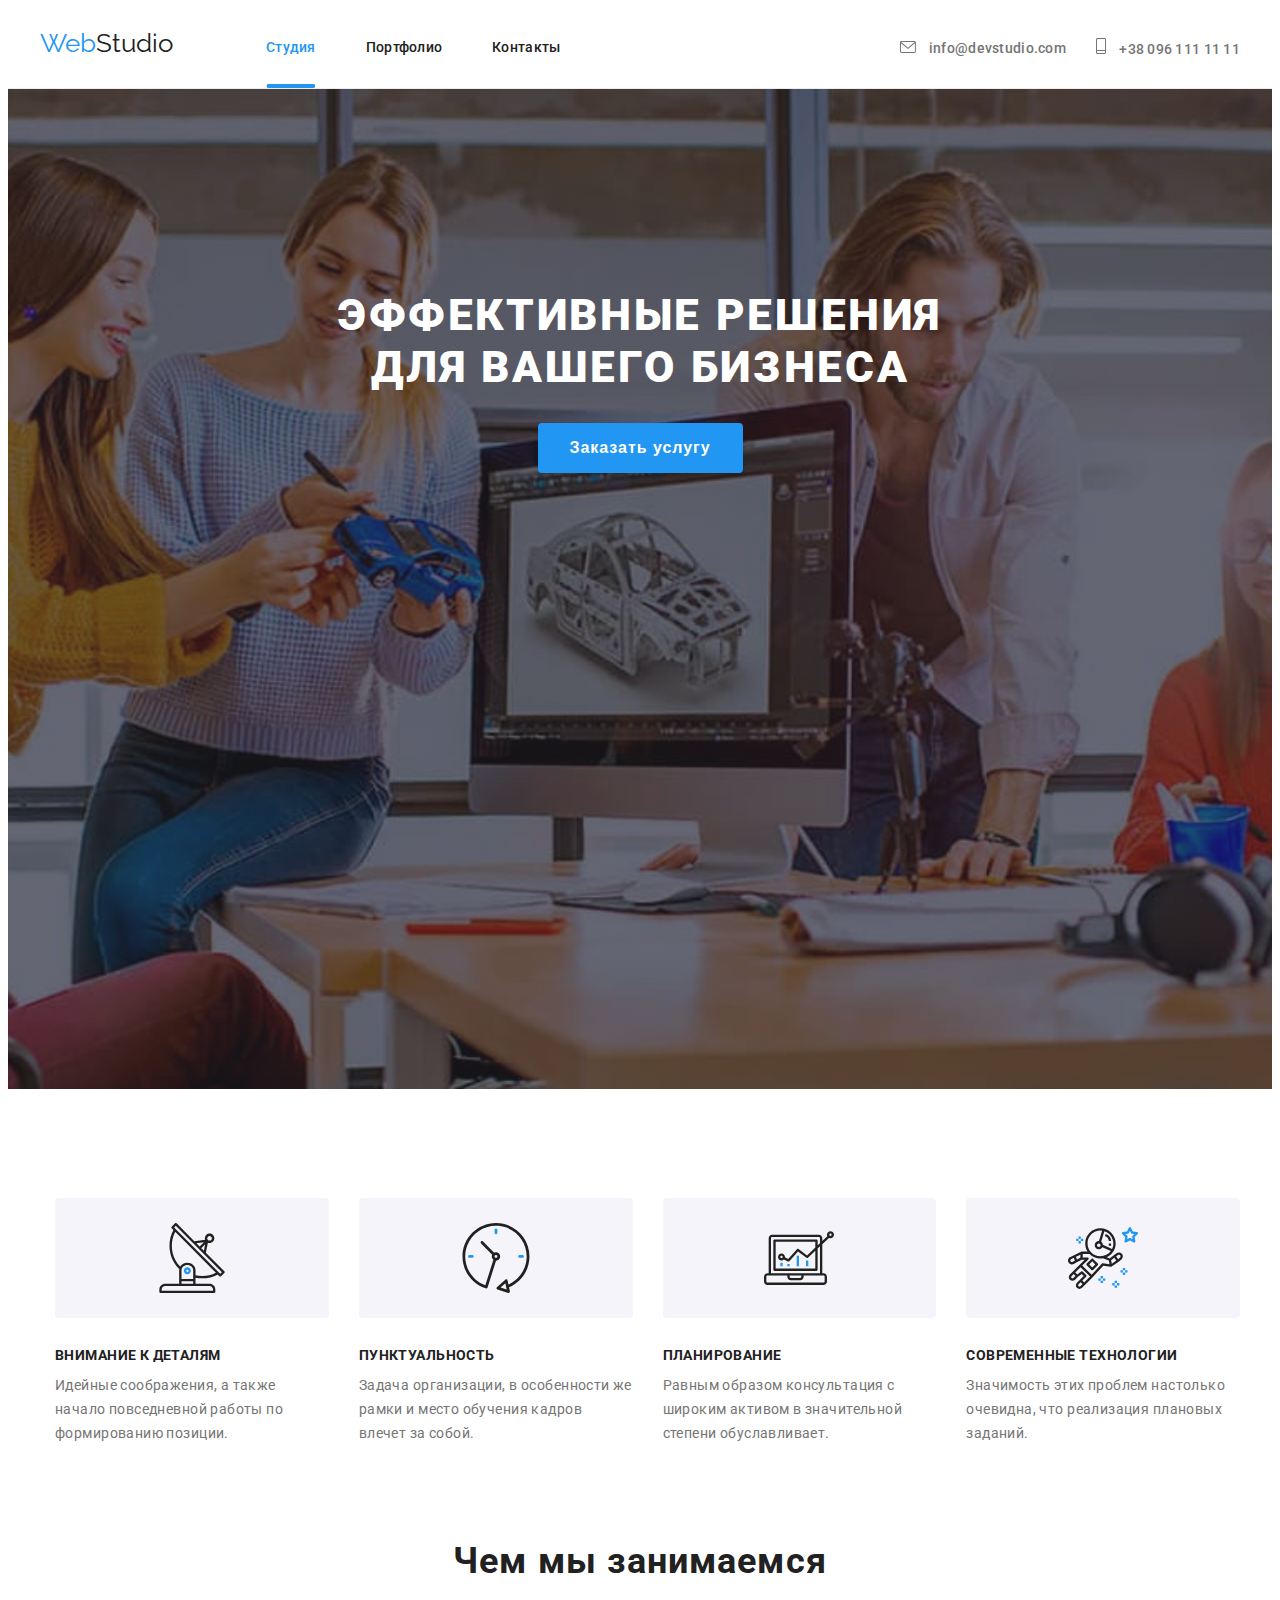
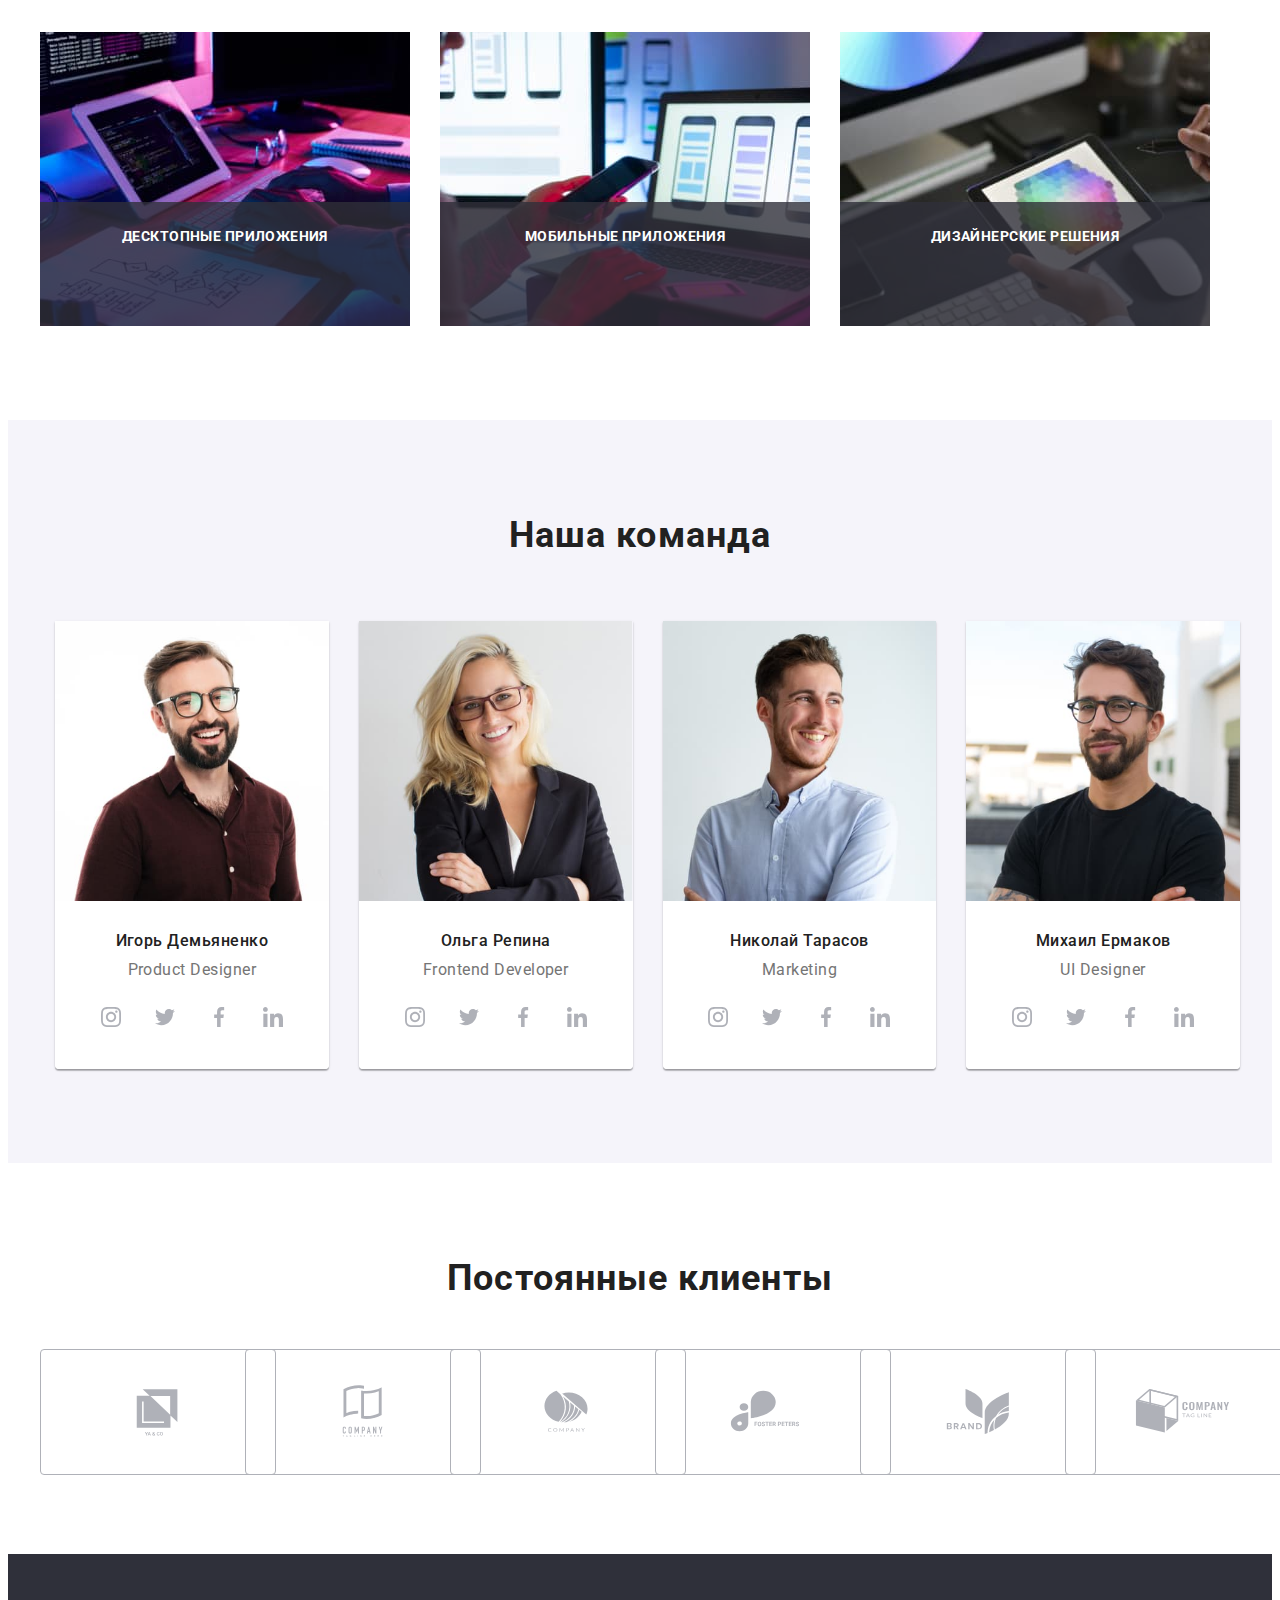
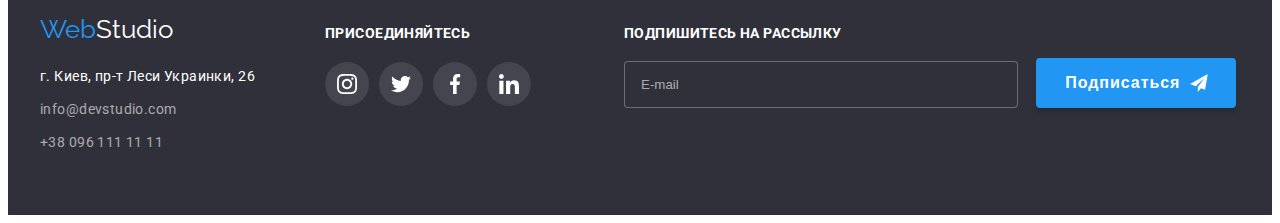
==== commit 6959ac7f: "correct" ====
--- a/index.html
+++ b/index.html
@@ -650,14 +650,14 @@
                </div>
                <div class="form__field">
                   <label class="form__label" for="email">Почта</label>
-                  <input class="form__input" type="email" name="" id="email">
+                  <input class="form__input" type="email" name="email" id="email">
                   <svg class="form__icon" width="15px" height="12px">
                      <use href="./images/icons.svg#icon-envelope"></use>
                   </svg>
                </div>
                <div class="form__field">
                   <label class="form__label" for="comments">Коментарий</label>
-                  <textarea class="form__textarea" name="" id="comments" rows="1" placeholder="Введите текст" width="448px" height="120px"></textarea>
+                  <textarea class="form__textarea" name="comments" id="comments" rows="1" placeholder="Введите текст" width="448px" height="120px"></textarea>
                </div>
                <div class="policy-field">
                   <label class="policy-field__label">
--- a/css/main.min.css
+++ b/css/main.min.css
@@ -1 +1 @@
-body{font-family:Roboto,sans-serif;color:#212121}h1,h2,h3,h4,h5,h6,p{margin-top:0px;margin-bottom:0px}ul,ol{list-style:none;padding:0px;margin-top:0px;margin-bottom:0px}a{text-decoration:none}.container{min-width:320px;padding-left:15px;padding-right:15px;margin-left:auto;margin-right:auto}@media screen and (min-width: 480px){.container{width:480px}}@media screen and (min-width: 768px){.container{width:768px}}@media screen and (min-width: 1200px){.container{width:1200px}}img{display:block;max-width:100%;height:auto}.form__submit-button,.subscribe-form__button,.hero-section__button{min-width:200px;height:50px;font-style:normal;font-weight:700;font-size:16px;line-height:1.875;background-color:#2196f3;color:#fff;cursor:pointer;border-radius:4px;letter-spacing:.06em;-webkit-box-shadow:0px 4px 4px rgba(0,0,0,.15);box-shadow:0px 4px 4px rgba(0,0,0,.15);border:none}.header{display:block;border-bottom:1px solid #ececec}.header__block{padding:10px 15px}.site-nav__logo-part1{font-family:Raleway;font-style:normal;font-size:24px;line-height:1.17;color:#2196f3}@media screen and (min-width: 1200px){.site-nav__logo-part1{font-size:26px;line-height:1.19}}.site-nav__logo-part2{font-family:Raleway;font-style:normal;font-size:24px;line-height:1.17;color:#212121}@media screen and (min-width: 768px){.site-nav__logo-part2{margin-right:88px}}@media screen and (min-width: 1200px){.site-nav__logo-part2{margin-right:93px;font-size:26px;line-height:1.19}}.site-nav{display:-webkit-box;display:-ms-flexbox;display:flex}@media screen and (max-width: 767px){.site-nav{-webkit-box-pack:justify;-ms-flex-pack:justify;justify-content:space-between}}@media screen and (min-width: 768px){.site-nav{width:100%;-webkit-box-align:baseline;-ms-flex-align:baseline;align-items:baseline}}.menu__button{display:-webkit-box;display:-ms-flexbox;display:flex;-webkit-box-pack:center;-ms-flex-pack:center;justify-content:center;-webkit-box-align:center;-ms-flex-align:center;align-items:center;z-index:2;width:40px;height:40px;margin:0;padding:0;border:none}.menu__button .close-icon{display:none}.menu__button.is-open .close-icon{display:block}.menu__button.is-open .icon-burger{display:none}.menu__button:hover{fill:#2196f3}@media screen and (min-width: 768px){.menu__button{display:none}}@media screen and (max-width: 767px){.menu-container{display:none;position:absolute;width:100%;height:100vh;top:0;left:0;padding:48px 40px;background-color:#fff}.menu-container.is-open{display:-webkit-box;display:-ms-flexbox;display:flex;z-index:1}}@media screen and (min-width: 768px){.menu-container{width:100%;display:-webkit-box;display:-ms-flexbox;display:flex;-webkit-box-align:center;-ms-flex-align:center;align-items:center}}@media screen and (min-width: 768px){.contacts-container{margin-left:auto}}@media screen and (min-width: 768px){.social-container{display:none}}.header-social{display:-webkit-box;display:-ms-flexbox;display:flex;margin-top:64px}.header-social__link{display:inline-block;margin-right:10px;font-family:Roboto;font-style:normal;font-weight:500;font-size:18px;line-height:1.22px;letter-spacing:.02em;color:#2196f3}.header-social__item::after{content:"";margin-right:10px;border-right:1px solid rgba(33,33,33,.2);-webkit-transform:rotate(90deg);-ms-transform:rotate(90deg);transform:rotate(90deg)}@media screen and (min-width: 768px){.header-social{display:none}}.separate-mobile-menu{display:-webkit-box;display:-ms-flexbox;display:flex;-webkit-box-orient:vertical;-webkit-box-direction:normal;-ms-flex-direction:column;flex-direction:column;-webkit-box-pack:justify;-ms-flex-pack:justify;justify-content:space-between}@media screen and (min-width: 768px){.separate-mobile-menu{-webkit-box-orient:horizontal;-webkit-box-direction:normal;-ms-flex-direction:row;flex-direction:row;-webkit-box-align:center;-ms-flex-align:center;align-items:center;width:100%}}@media screen and (min-width: 768px){.site-nav__list{display:-webkit-box;display:-ms-flexbox;display:flex}}@media screen and (max-width: 767px){.site-nav__list-item:not(:first-child){margin-top:32px}}@media screen and (min-width: 768px){.site-nav__list-item{position:relative}.site-nav__list-item:not(:last-child){margin-right:50px}}@media screen and (min-width: 1200px){.site-nav__list-item:not(:last-child){margin-right:50px}}@media screen and (max-width: 767px){.site-nav__list-link{font-family:Roboto;font-style:normal;font-weight:500;font-size:40px;line-height:1.175;letter-spacing:.02em;color:#212121}}@media screen and (min-width: 768px){.site-nav__list-link{display:block;padding:32px 0;font-style:normal;font-weight:500;font-size:14px;line-height:1.14;letter-spacing:.02em;color:#757575;-webkit-transition:color 250ms cubic-bezier(0.4, 0, 0.2, 1);-o-transition:color 250ms cubic-bezier(0.4, 0, 0.2, 1);transition:color 250ms cubic-bezier(0.4, 0, 0.2, 1)}}.site-nav__list-link--current{color:#2196f3}.site-nav__list-link:focus,.site-nav__list-link:hover{color:#2196f3}.site-nav__list-link--current::after{content:""}@media screen and (min-width: 768px){.site-nav__list-link--current::after{position:absolute;-webkit-transform:translateX(-100%);-ms-transform:translateX(-100%);transform:translateX(-100%);bottom:0px;width:100%;border-bottom:solid 4px #2196f3;border-radius:2px}}@media screen and (max-width: 767px){.header-contacts{display:-webkit-box;display:-ms-flexbox;display:flex;-webkit-box-orient:vertical;-webkit-box-direction:reverse;-ms-flex-direction:column-reverse;flex-direction:column-reverse;-webkit-box-pack:end;-ms-flex-pack:end;justify-content:flex-end}}@media screen and (min-width: 1200px){.header-contacts{display:-webkit-box;display:-ms-flexbox;display:flex}.header-contacts__item:nth-child(1){margin-right:30px}}@media screen and (max-width: 767px){.header-contacts__link{font-family:Roboto;font-style:normal;font-weight:500;font-size:24px;line-height:28px;letter-spacing:.02em;color:#757575}.header-contacts__link.for-mobile{font-family:Roboto;font-style:normal;font-weight:500;font-size:34px;line-height:1.176;letter-spacing:.02em;color:#2196f3;margin-bottom:32px}}@media screen and (min-width: 768px){.header-contacts__link{font-family:Roboto;font-style:normal;font-weight:500;font-size:12px;line-height:1.17;letter-spacing:.02em;color:#757575;-webkit-transition:color 250ms cubic-bezier(0.4, 0, 0.2, 1);-o-transition:color 250ms cubic-bezier(0.4, 0, 0.2, 1);transition:color 250ms cubic-bezier(0.4, 0, 0.2, 1)}.header-contacts__link:hover,.header-contacts__link:focus{color:#2196f3}}@media screen and (min-width: 1200px){.header-contacts__link{font-style:normal;font-weight:500;font-size:14px;line-height:1.14;letter-spacing:.02em;padding:32px 0}}@media screen and (max-width: 767px){.header-contacts__mail-icon,.header-contacts__phone-icon{display:none}}@media screen and (min-width: 768px){.header-contacts__mail-icon,.header-contacts__phone-icon{margin-right:8px;fill:#757575;-webkit-transition:fill 250ms cubic-bezier(0.4, 0, 0.2, 1);-o-transition:fill 250ms cubic-bezier(0.4, 0, 0.2, 1);transition:fill 250ms cubic-bezier(0.4, 0, 0.2, 1)}}@media screen and (min-width: 1200px){.header-contacts__mail-icon,.header-contacts__phone-icon{margin-right:10px}}@media screen and (min-width: 768px){.header-contacts__link:hover .header-contacts__mail-icon,.header-contacts__link:focus .header-contacts__mail-icon,.header-contacts__link:hover .header-contacts__phone-icon,.header-contacts__link:focus .header-contacts__phone-icon{fill:#2196f3}}.hero-section{padding:118px 0;text-align:center;max-width:1600px}@media screen and (min-width: 1200px){.hero-section{padding:200px 0}}@media screen and (max-width: 480px){.hero-img{margin-right:auto;margin-left:auto;max-width:480px;height:400px;background-repeat:no-repeat;background-color:#c4c4c4;background-image:-webkit-gradient(linear, left top, left bottom, from(rgba(47, 48, 58, 0.4)), to(rgba(47, 48, 58, 0.4))),url(../../images/heropicture_mob.jpg);background-image:-o-linear-gradient(top, rgba(47, 48, 58, 0.4), rgba(47, 48, 58, 0.4)),url(../../images/heropicture_mob.jpg);background-image:linear-gradient(to bottom, rgba(47, 48, 58, 0.4), rgba(47, 48, 58, 0.4)),url(../../images/heropicture_mob.jpg);background-position:center;background-size:cover}}@media screen and (max-width: 480px)and (min-device-pixel-ratio: 2),screen and (max-width: 480px)and (-webkit-min-device-pixel-ratio: 2),screen and (max-width: 480px)and (-o-min-device-pixel-ratio: 2/1),screen and (max-width: 480px)and (min-resolution: 192dpi),screen and (max-width: 480px)and (min-resolution: 2dppx){.hero-img{background-image:-webkit-gradient(linear, left top, left bottom, from(rgba(47, 48, 58, 0.4)), to(rgba(47, 48, 58, 0.4))),url(../../images/heropicture_mob@x2.jpg);background-image:-o-linear-gradient(top, rgba(47, 48, 58, 0.4), rgba(47, 48, 58, 0.4)),url(../../images/heropicture_mob@x2.jpg);background-image:linear-gradient(to bottom, rgba(47, 48, 58, 0.4), rgba(47, 48, 58, 0.4)),url(../../images/heropicture_mob@x2.jpg)}}@media(min-width: 481px)and (max-width: 768px){.hero-img{max-width:768px;height:400px;background-repeat:no-repeat;background-color:#c4c4c4;background-image:-webkit-gradient(linear, left top, left bottom, from(rgba(47, 48, 58, 0.4)), to(rgba(47, 48, 58, 0.4))),url(../../images/heropicture_tablet.jpg);background-image:-o-linear-gradient(top, rgba(47, 48, 58, 0.4), rgba(47, 48, 58, 0.4)),url(../../images/heropicture_tablet.jpg);background-image:linear-gradient(to bottom, rgba(47, 48, 58, 0.4), rgba(47, 48, 58, 0.4)),url(../../images/heropicture_tablet.jpg);background-position:center;background-size:cover}}@media(min-width: 481px)and (max-width: 768px)and (min-device-pixel-ratio: 2),(min-width: 481px)and (max-width: 768px)and (-webkit-min-device-pixel-ratio: 2),(min-width: 481px)and (max-width: 768px)and (-o-min-device-pixel-ratio: 2/1),(min-width: 481px)and (max-width: 768px)and (min-resolution: 192dpi),(min-width: 481px)and (max-width: 768px)and (min-resolution: 2dppx){.hero-img{background-image:-webkit-gradient(linear, left top, left bottom, from(rgba(47, 48, 58, 0.4)), to(rgba(47, 48, 58, 0.4))),url(../../images/heropicture_tablet@x2.jpg);background-image:-o-linear-gradient(top, rgba(47, 48, 58, 0.4), rgba(47, 48, 58, 0.4)),url(../../images/heropicture_tablet@x2.jpg);background-image:linear-gradient(to bottom, rgba(47, 48, 58, 0.4), rgba(47, 48, 58, 0.4)),url(../../images/heropicture_tablet@x2.jpg)}}@media screen and (min-width: 769px){.hero-img{max-width:1600px;height:600px;background-repeat:no-repeat;background-color:#c4c4c4;background-image:-webkit-gradient(linear, left top, left bottom, from(rgba(47, 48, 58, 0.4)), to(rgba(47, 48, 58, 0.4))),url(../../images/heropicture_comp.jpg);background-image:-o-linear-gradient(top, rgba(47, 48, 58, 0.4), rgba(47, 48, 58, 0.4)),url(../../images/heropicture_comp.jpg);background-image:linear-gradient(to bottom, rgba(47, 48, 58, 0.4), rgba(47, 48, 58, 0.4)),url(../../images/heropicture_comp.jpg);background-position:center;background-size:cover}}@media screen and (min-width: 769px)and (min-device-pixel-ratio: 2),screen and (min-width: 769px)and (-webkit-min-device-pixel-ratio: 2),screen and (min-width: 769px)and (-o-min-device-pixel-ratio: 2/1),screen and (min-width: 769px)and (min-resolution: 192dpi),screen and (min-width: 769px)and (min-resolution: 2dppx){.hero-img{background-image:-webkit-gradient(linear, left top, left bottom, from(rgba(47, 48, 58, 0.4)), to(rgba(47, 48, 58, 0.4))),url(../../images/heropicture_comp@x2.jpg);background-image:-o-linear-gradient(top, rgba(47, 48, 58, 0.4), rgba(47, 48, 58, 0.4)),url(../../images/heropicture_comp@x2.jpg);background-image:linear-gradient(to bottom, rgba(47, 48, 58, 0.4), rgba(47, 48, 58, 0.4)),url(../../images/heropicture_comp@x2.jpg)}}.hero-section__title{margin-bottom:30px;font-style:normal;font-weight:900;font-size:26px;line-height:1,62;text-align:center;letter-spacing:.06em;text-transform:uppercase;color:#fff}@media screen and (min-width: 1200px){.hero-section__title{font-size:44px;line-height:1,36}}.hero-section__button{padding:10px 32px}.features-section{padding-bottom:60px;padding-top:60px}@media screen and (min-width: 1200px){.features-section{padding-bottom:94px;padding-top:94px}}.features-section__title--hidden{height:0px;opacity:0}@media screen and (min-width: 768px){.features-section__list{display:-webkit-box;display:-ms-flexbox;display:flex;-ms-flex-wrap:wrap;flex-wrap:wrap;margin-right:-15px}}@media screen and (min-width: 1200px){.features-section__list{margin-right:-15px}}.features{text-align:center}@media screen and (min-width: 480px){.features:not(:last-child){margin-bottom:30px}}@media screen and (min-width: 480px){.features{width:calc(100% - 30px)}}@media screen and (min-width: 768px){.features{width:calc((100% - 4*15px) / 2);margin:15px;text-align:start}}@media screen and (min-width: 1200px){.features{width:calc((100% - 8*15px)/ 4);margin:15px}}@media screen and (min-width: 768px){.features:nth-last-child(-n+2){margin-bottom:0px}}@media screen and (min-width: 1200px){.features:nth-last-child(-n+4){margin-bottom:0px}}.features__icon-block{display:-webkit-box;display:-ms-flexbox;display:flex;-webkit-box-pack:center;-ms-flex-pack:center;justify-content:center;-webkit-box-align:center;-ms-flex-align:center;align-items:center;height:120px;margin-bottom:30px;border-radius:4px;background-color:#f5f4fa}.features__icon{width:70px;height:70px}.features__title{margin-bottom:10px;font-style:normal;font-size:14px;line-height:1.14;letter-spacing:.03em;text-transform:uppercase}.features__text{font-weight:400;font-style:normal;font-size:14px;line-height:1.71;letter-spacing:.03em;color:#757575}@media screen and (max-width: 1199px){.whatwedo-section{display:none}}@media screen and (min-width: 1200px){.whatwedo-section{padding-bottom:94px}}.whatwedo-section .whatwedo-section__title{margin-bottom:50px;font-style:normal;font-size:36px;line-height:1.16;text-align:center;letter-spacing:.03em}.whatwedo-section .whatwedo-section__list{display:-webkit-box;display:-ms-flexbox;display:flex}.whatwedo-section .whatwedo{position:relative}.whatwedo-section .whatwedo:not(:last-child){margin-right:30px}.whatwedo-section .whatwedo__picture{display:block}.whatwedo-section .whatwedo__description{position:absolute;bottom:0;min-height:70px;width:100%;padding:27px 0;background-color:rgba(47,48,58,.8)}.whatwedo-section .whatwedo__label{font-family:Roboto,sans-serif;font-style:400;font-weight:bold;font-size:14px;text-align:center;line-height:1.14;letter-spacing:.03em;color:#fff}.team-section{background-color:#f5f4fa;padding:60px 0}@media screen and (min-width: 1200px){.team-section{padding:94px 0}}.team-section__title{margin-bottom:30px;font-style:normal;font-size:28px;line-height:1.78;text-align:center;letter-spacing:.03em}@media screen and (min-width: 1200px){.team-section__title{margin-bottom:50px;font-size:36px;line-height:1.16}}@media screen and (min-width: 768px){.team-section__list{display:-webkit-box;display:-ms-flexbox;display:flex;-ms-flex-wrap:wrap;flex-wrap:wrap;margin-right:-15px}}@media screen and (min-width: 1200px){.team-section__list{margin-right:-15px}}.worker{overflow:hidden;background-color:#f5f4fa;-webkit-box-shadow:0px 1px 3px rgba(0,0,0,.12),0px 1px 1px rgba(0,0,0,.14),0px 2px 1px rgba(0,0,0,.2);box-shadow:0px 1px 3px rgba(0,0,0,.12),0px 1px 1px rgba(0,0,0,.14),0px 2px 1px rgba(0,0,0,.2);border-radius:0px 0px 4px 4px}@media screen and (max-width: 767px){.worker:not(:last-child){margin-bottom:30px}}@media screen and (min-width: 480px){.worker{width:calc(100% - 30px)}}@media screen and (min-width: 768px){.worker{width:calc((100% - 4*15px) / 2);margin:15px;text-align:start}}@media screen and (min-width: 1200px){.worker{width:calc((100% - 8*15px)/ 4);margin:15px}}@media screen and (min-width: 768px){.worker:nth-last-child(-n+2){margin-bottom:0px}}@media screen and (min-width: 1200px){.worker:nth-last-child(-n+4){margin-bottom:0px}}.worker__foto{display:block;max-width:100%}.worker__information{padding-top:30px;padding-bottom:24px;background-color:#fff}@media screen and (min-width: 1200px){.worker__information{padding-top:30px;padding-bottom:30px}}.worker__name{margin-bottom:10px;font-style:normal;font-weight:500;font-size:16px;line-height:1.19;text-align:center;letter-spacing:.03em}.worker__career{margin-bottom:16px;font-style:normal;font-size:16px;line-height:1.19;text-align:center;letter-spacing:.03em;color:#757575}.worker__social-contacts{display:-webkit-box;display:-ms-flexbox;display:flex;-webkit-box-pack:center;-ms-flex-pack:center;justify-content:center;-webkit-box-align:center;-ms-flex-align:center;align-items:center}.social-list__link{display:-webkit-box;display:-ms-flexbox;display:flex;-webkit-box-pack:center;-ms-flex-pack:center;justify-content:center;-webkit-box-align:center;-ms-flex-align:center;align-items:center;width:44px;height:44px;background-color:#fff;border-radius:50%;-webkit-transition:background-color 250ms cubic-bezier(0.4, 0, 0.2, 1);-o-transition:background-color 250ms cubic-bezier(0.4, 0, 0.2, 1);transition:background-color 250ms cubic-bezier(0.4, 0, 0.2, 1)}@media screen and (min-width: 1200px){.social-list__link:focus,.social-list__link:hover{background-color:#2196f3}}.social-list__link:not(:last-child){margin-right:10px}.social-list{display:-webkit-inline-box;display:-ms-inline-flexbox;display:inline-flex}.social-list:not(:last-child){margin-right:10px}.social-list__icon{fill:#afb1b8;-webkit-transition:fill 250ms cubic-bezier(0.4, 0, 0.2, 1);-o-transition:fill 250ms cubic-bezier(0.4, 0, 0.2, 1);transition:fill 250ms cubic-bezier(0.4, 0, 0.2, 1)}@media screen and (min-width: 1200px){.social-list__link:focus .social-list__icon,.social-list__link:hover .social-list__icon{fill:#fff}}.clients-section{padding:60px 0}@media screen and (min-width: 1200px){.clients-section{padding-bottom:94px;padding-top:94px}}.clients-section__title{margin-bottom:30px;font-style:normal;font-size:28px;line-height:1.78;text-align:center;letter-spacing:.03em}@media screen and (min-width: 1200px){.clients-section__title{margin-bottom:50px;font-size:36px;line-height:1.16}}.clients-section__list{display:-webkit-box;display:-ms-flexbox;display:flex;-ms-flex-wrap:wrap;flex-wrap:wrap;margin:-15px}@media screen and (min-width: 480px){.clients-section__list{margin:-15px}}@media screen and (min-width: 768px){.clients-section__list{margin:-15px}}@media screen and (min-width: 1200px){.clients-section__list{margin:-15px}}.client{width:calc((100% - 4 * 15px)/2);margin:15px}@media screen and (min-width: 480px){.client{width:calc((100% - 4 * 15px)/2);margin:15px}}@media screen and (min-width: 768px){.client{width:calc((100% - 6 * 15px)/3);margin:15px}}@media screen and (min-width: 1200px){.client{width:calc((100% - 12 * 15px)/6);margin:15px}}@media screen and (min-width: 480px){.client:nth-last-child(-n+2){margin-bottom:0px}}@media screen and (min-width: 768px){.client:nth-last-child(-n+4){margin-bottom:0px}}@media screen and (min-width: 1200px){.client:nth-last-child(-n+6){margin-bottom:0px}}.client__link{display:-webkit-box;display:-ms-flexbox;display:flex;-webkit-box-pack:center;-ms-flex-pack:center;justify-content:center;-webkit-box-align:center;-ms-flex-align:center;align-items:center;border:1px solid #afb1b8;border-radius:4px;height:92px;padding:16px 52px;-webkit-transition:border 250ms cubic-bezier(0.4, 0, 0.2, 1);-o-transition:border 250ms cubic-bezier(0.4, 0, 0.2, 1);transition:border 250ms cubic-bezier(0.4, 0, 0.2, 1)}.client__link:focus,.client__link:hover{border:1px solid #2196f3}@media screen and (min-width: 1200px){.client__link{width:170px;padding:16px 32px}}.client__icon{fill:#afb1b8;-webkit-transition:fill 250ms cubic-bezier(0.4, 0, 0.2, 1);-o-transition:fill 250ms cubic-bezier(0.4, 0, 0.2, 1);transition:fill 250ms cubic-bezier(0.4, 0, 0.2, 1)}.client__link:focus .client__icon,.client__link:hover .client__icon{fill:#2196f3}.footer{padding-top:60px;padding-bottom:60px;background-color:#2f303a}@media screen and (min-width: 1200px){.footer__content{display:-webkit-box;display:-ms-flexbox;display:flex;-webkit-box-orient:horizontal;-webkit-box-direction:normal;-ms-flex-direction:row;flex-direction:row;-webkit-box-align:baseline;-ms-flex-align:baseline;align-items:baseline}}.separate-footer{display:-webkit-box;display:-ms-flexbox;display:flex;-webkit-box-orient:vertical;-webkit-box-direction:normal;-ms-flex-direction:column;flex-direction:column;-webkit-box-align:center;-ms-flex-align:center;align-items:center}@media screen and (min-width: 768px){.separate-footer{-webkit-box-orient:horizontal;-webkit-box-direction:normal;-ms-flex-direction:row;flex-direction:row;-webkit-box-pack:justify;-ms-flex-pack:justify;justify-content:space-between}}@media(min-width: 768px)and (max-width: 1199px){.separate-footer{margin-bottom:60px}}@media screen and (min-width: 1200px){.separate-footer{-webkit-box-align:baseline;-ms-flex-align:baseline;align-items:baseline}}@media screen and (max-width: 767px){.footer__addres-field{margin-bottom:60px}}@media screen and (max-width: 1199px){.footer__addres-field{text-align:center}}@media screen and (min-width: 1200px){.footer__addres-field{margin-right:70px}}.footer__link{display:inline-block;margin-bottom:20px}.footer__logo-part1{font-family:Raleway;font-style:normal;font-size:24px;line-height:1.17;color:#2196f3}@media screen and (min-width: 1200px){.footer__logo-part1{font-size:26px;line-height:1.19}}.footer__logo-part2{font-family:Raleway;font-style:normal;font-size:24px;line-height:1.17;color:#fff}@media screen and (min-width: 1200px){.footer__logo-part2{font-size:26px;line-height:1.19}}.address__street-link{font-style:normal;font-size:14px;line-height:1.71;letter-spacing:.03em;color:#fff;-webkit-transition:color 250ms cubic-bezier(0.4, 0, 0.2, 1);-o-transition:color 250ms cubic-bezier(0.4, 0, 0.2, 1);transition:color 250ms cubic-bezier(0.4, 0, 0.2, 1)}.address__street-link:hover,.address__street-link:focus{color:#2196f3}.footer__contacts{font-style:normal;font-size:14px;line-height:1.71;letter-spacing:.03em;color:rgba(255,255,255,.6);-webkit-transition:color 250ms cubic-bezier(0.4, 0, 0.2, 1);-o-transition:color 250ms cubic-bezier(0.4, 0, 0.2, 1);transition:color 250ms cubic-bezier(0.4, 0, 0.2, 1)}.footer__contacts:hover,.footer__contacts:focus{color:#2196f3}.address:not(:last-child){margin-bottom:9px}.social-list{display:-webkit-box;display:-ms-flexbox;display:flex}.social-list__item:not(:last-child){margin-right:10px}.social-list__link{display:-webkit-box;display:-ms-flexbox;display:flex;-webkit-box-pack:center;-ms-flex-pack:center;justify-content:center;-webkit-box-align:center;-ms-flex-align:center;align-items:center;width:44px;height:44px;background-color:#FFFFFF1A;border-radius:50%;-webkit-transition:background-color 250ms cubic-bezier(0.4, 0, 0.2, 1);-o-transition:background-color 250ms cubic-bezier(0.4, 0, 0.2, 1);transition:background-color 250ms cubic-bezier(0.4, 0, 0.2, 1)}.social-list__link:focus,.social-list__link:hover{background-color:#2196f3}@media screen and (max-width: 767px){.footer__join{margin-bottom:60px}}@media screen and (max-width: 1199px){.footer__join{text-align:center}}@media screen and (min-width: 1200px){.footer__join{margin-right:93px}}.join__label{display:inline-block;margin-bottom:20px;font-style:normal;font-size:14px;line-height:1.14;letter-spacing:.03em;text-transform:uppercase;color:#fff}.social-list__icon--white{fill:#fff;-webkit-transition:fill 250ms cubic-bezier(0.4, 0, 0.2, 1);-o-transition:fill 250ms cubic-bezier(0.4, 0, 0.2, 1);transition:fill 250ms cubic-bezier(0.4, 0, 0.2, 1)}.subscribe-form{display:-webkit-box;display:-ms-flexbox;display:flex;-webkit-box-orient:vertical;-webkit-box-direction:normal;-ms-flex-direction:column;flex-direction:column;-webkit-box-align:center;-ms-flex-align:center;align-items:center;width:100%}@media screen and (min-width: 1200px){.subscribe-form{-webkit-box-orient:horizontal;-webkit-box-direction:normal;-ms-flex-direction:row;flex-direction:row;-webkit-box-align:end;-ms-flex-align:end;align-items:flex-end}}.subscribe-form__field{display:-webkit-box;display:-ms-flexbox;display:flex;-webkit-box-orient:vertical;-webkit-box-direction:normal;-ms-flex-direction:column;flex-direction:column;text-align:center;width:100%}@media(min-width: 768px)and (max-width: 1199px){.subscribe-form__field{-webkit-box-align:center;-ms-flex-align:center;align-items:center}}@media screen and (min-width: 1200px){.subscribe-form__field{text-align:start;margin-right:12px}}.subscribe-form__text{margin-bottom:20px;font-family:Roboto;font-style:normal;font-weight:700;font-size:14px;line-height:1.142;letter-spacing:.03em;text-transform:uppercase;color:#fff}.subscribe-form__input{display:inline-block;max-width:450px;padding:15px 16px;border:1px solid rgba(255,255,255,.3);color:#fff;background-color:#2f303a;-webkit-filter:drop-shadow(0px 4px 4px) rgba(0,0,0,.15);filter:drop-shadow(0px 4px 4px) rgba(0,0,0,.15);border-radius:4px}@media screen and (max-width: 1199px){.subscribe-form__input{margin-bottom:20px}}@media screen and (min-width: 768px){.subscribe-form__input{width:450px}}.subscribe-form__input::-webkit-input-placeholder{color:rgba(255,255,255,.6)}.subscribe-form__input::-moz-placeholder{color:rgba(255,255,255,.6)}.subscribe-form__input:-ms-input-placeholder{color:rgba(255,255,255,.6)}.subscribe-form__input::-ms-input-placeholder{color:rgba(255,255,255,.6)}.subscribe-form__input::placeholder{color:rgba(255,255,255,.6)}.subscribe-form__button{display:-webkit-box;display:-ms-flexbox;display:flex;-webkit-box-pack:center;-ms-flex-pack:center;justify-content:center;-webkit-box-align:center;-ms-flex-align:center;align-items:center;padding:10px 28px 10px 29px}.subscribe-form__btn-icon{fill:#fff;margin-left:10px}.backdrop{position:fixed;top:0px;left:0px;width:100%;height:100%;z-index:4;overflow-y:scroll;opacity:1;-webkit-transform:opacity;-ms-transform:opacity;transform:opacity;-webkit-transition:opacity 250ms cubic-bezier(0.4, 0, 0.2, 1);-o-transition:opacity 250ms cubic-bezier(0.4, 0, 0.2, 1);transition:opacity 250ms cubic-bezier(0.4, 0, 0.2, 1);background-color:rgba(0,0,0,.2)}.backdrop.backdrop--is-hidden{opacity:0;scale:.1;pointer-events:none}.backdrop--is-hidden .modal{-webkit-transform:translate(-50%, -50%) scale(0.1);-ms-transform:translate(-50%, -50%) scale(0.1);transform:translate(-50%, -50%) scale(0.1)}.modal{position:absolute;top:50%;left:50%;-webkit-transform:translate(-50%, -50%) scale(1);-ms-transform:translate(-50%, -50%) scale(1);transform:translate(-50%, -50%) scale(1);padding:40px;width:calc(100% - 30px);background-color:#fff;-webkit-transition:-webkit-transform 250ms cubic-bezier(0.4, 0, 0.2, 1);transition:-webkit-transform 250ms cubic-bezier(0.4, 0, 0.2, 1);-o-transition:transform 250ms cubic-bezier(0.4, 0, 0.2, 1);transition:transform 250ms cubic-bezier(0.4, 0, 0.2, 1);transition:transform 250ms cubic-bezier(0.4, 0, 0.2, 1), -webkit-transform 250ms cubic-bezier(0.4, 0, 0.2, 1);-webkit-box-shadow:0px 1px 3px rgba(0,0,0,.12),0px 1px 1px rgba(0,0,0,.14),0px 2px 1px rgba(0,0,0,.2);box-shadow:0px 1px 3px rgba(0,0,0,.12),0px 1px 1px rgba(0,0,0,.14),0px 2px 1px rgba(0,0,0,.2);border-radius:4px}@media screen and (min-width: 768px){.modal{width:50%}}@media screen and (min-width: 1200px){.modal{width:50%}}.form__title{margin-bottom:12px;font-family:Roboto;font-style:normal;font-weight:700;font-size:20px;line-height:1.5;text-align:center;letter-spacing:.03em}@media screen and (min-width: 1200px){.form__title{line-height:1.15}}.form__label{display:block;margin-bottom:4px;font-family:Roboto;font-style:normal;font-weight:400;font-size:12px;line-height:1.17;letter-spacing:.01em;color:var(--secondary-text-color)}.form__field:focus-within>.form__label{color:#2196f3}.form__field{position:relative;display:-webkit-box;display:-ms-flexbox;display:flex;-webkit-box-orient:vertical;-webkit-box-direction:normal;-ms-flex-direction:column;flex-direction:column;margin-bottom:10px}.form__input{display:block;height:40px;padding:12px 15px 12px 42px;border:1px solid rgba(33,33,33,.2);border-radius:4px;-webkit-transition:border-color 250ms cubic-bezier(0.4, 0, 0.2, 1);-o-transition:border-color 250ms cubic-bezier(0.4, 0, 0.2, 1);transition:border-color 250ms cubic-bezier(0.4, 0, 0.2, 1)}.form__field:focus-within>.form__input{outline:none;border:1px solid #2196f3}@media screen and (max-width: 1199px){.form__input{width:100%}}@media screen and (min-width: 1200px){.form__input{width:100%}}.form__textarea{-webkit-transform:border;-ms-transform:border;transform:border;display:block;resize:none;margin-bottom:20px;padding:12px 16px;height:120px;border:1px solid rgba(33,33,33,.2);border-radius:4px;-webkit-transition:border 250ms cubic-bezier(0.4, 0, 0.2, 1);-o-transition:border 250ms cubic-bezier(0.4, 0, 0.2, 1);transition:border 250ms cubic-bezier(0.4, 0, 0.2, 1)}.form__field:focus-within>.form__textarea{outline:none;border:1px solid #2196f3}.form__textarea::-webkit-input-placeholder{font-family:Roboto;font-style:normal;font-weight:400;font-size:12px;line-height:1.17;letter-spacing:.01em;color:rgba(117,117,117,.5)}.form__textarea::-moz-placeholder{font-family:Roboto;font-style:normal;font-weight:400;font-size:12px;line-height:1.17;letter-spacing:.01em;color:rgba(117,117,117,.5)}.form__textarea:-ms-input-placeholder{font-family:Roboto;font-style:normal;font-weight:400;font-size:12px;line-height:1.17;letter-spacing:.01em;color:rgba(117,117,117,.5)}.form__textarea::-ms-input-placeholder{font-family:Roboto;font-style:normal;font-weight:400;font-size:12px;line-height:1.17;letter-spacing:.01em;color:rgba(117,117,117,.5)}.form__textarea::placeholder{font-family:Roboto;font-style:normal;font-weight:400;font-size:12px;line-height:1.17;letter-spacing:.01em;color:rgba(117,117,117,.5)}@media screen and (max-width: 1199px){.form__textarea{width:100%}}@media screen and (min-width: 1200px){.form__textarea{width:100%}}.form__icon{position:absolute;top:32px;left:15px;fill:#212121;-webkit-transform:fill;-ms-transform:fill;transform:fill;-webkit-transition:-webkit-transform 250ms cubic-bezier(0.4, 0, 0.2, 1);transition:-webkit-transform 250ms cubic-bezier(0.4, 0, 0.2, 1);-o-transition:transform 250ms cubic-bezier(0.4, 0, 0.2, 1);transition:transform 250ms cubic-bezier(0.4, 0, 0.2, 1);transition:transform 250ms cubic-bezier(0.4, 0, 0.2, 1), -webkit-transform 250ms cubic-bezier(0.4, 0, 0.2, 1)}.form__field:focus-within>.form__icon{fill:#2196f3}.policy-field{display:-webkit-inline-box;display:-ms-inline-flexbox;display:inline-flex;-ms-flex-wrap:wrap;flex-wrap:wrap;-webkit-box-pack:center;-ms-flex-pack:center;justify-content:center;position:relative;margin-bottom:30px}.policy-field__checkbox{position:absolute;width:1px;height:1px;margin:-1px;border:0;padding:0;clip:rect(0 0 0 0);overflow:hidden}.policy-field__icon{display:inline-block;margin-left:14px;margin-right:7px;width:16px;height:15px;border:2px solid #212121;border-radius:2px}.policy-field__checkbox:checked+.policy-field__icon{border-color:transparent;fill:#fff;background-color:#2196f3;background-image:url("../images/icon-check.svg");background-size:contain;background-origin:border-box}.policy-field__label{display:-webkit-box;display:-ms-flexbox;display:flex;-webkit-box-pack:center;-ms-flex-pack:center;justify-content:center;-webkit-box-align:center;-ms-flex-align:center;align-items:center;padding:0;margin:0;font-family:Roboto;font-style:normal;font-weight:400;font-size:12px;line-height:1.17;letter-spacing:.03em;color:#757575}@media screen and (min-width: 1200px){.policy-field__label{font-size:14px;line-height:1.71}}.policy-field__link{font-family:Roboto;font-style:normal;font-weight:400;font-size:12px;line-height:1.17;letter-spacing:.03em;text-decoration:underline;color:#2196f3}@media screen and (min-width: 1200px){.policy-field__link{font-size:14px;line-height:1.71}}.modal__close-button{position:absolute;display:-webkit-box;display:-ms-flexbox;display:flex;-webkit-box-align:center;-ms-flex-align:center;align-items:center;-webkit-box-pack:center;-ms-flex-pack:center;justify-content:center;padding:0;margin:0;top:8px;right:8px;width:30px;height:30px;border:1px solid rgba(0,0,0,.1);border-radius:50%;background-color:#fff;z-index:10}.modal__close-button:hover,.modal__close-button:focus{background-color:#fff;cursor:pointer}.modal__close-icon{fill:#000;-webkit-transition:fill 250ms cubic-bezier(0.4, 0, 0.2, 1);-o-transition:fill 250ms cubic-bezier(0.4, 0, 0.2, 1);transition:fill 250ms cubic-bezier(0.4, 0, 0.2, 1)}.modal__close-button:hover .modal__close-icon,.modal__close-button:focus .modal__close-icon{fill:#2196f3}.form__submit-button{display:block;margin-right:auto;margin-left:auto;padding:10px 55px}.filter__list{-ms-flex-wrap:wrap;flex-wrap:wrap;display:-webkit-box;display:-ms-flexbox;display:flex;margin-bottom:50px}@media screen and (min-width: 768px){.filter__list{-webkit-box-pack:center;-ms-flex-pack:center;justify-content:center}}.filter__button{display:inline-block;border-radius:4px;padding:6px 22px;background-color:#f5f4fa;font-style:normal;font-weight:500;font-size:16px;line-height:1.625;text-align:center;letter-spacing:.03em;border:none;-webkit-transition:background-color 250ms cubic-bezier(0.4, 0, 0.2, 1),color 250ms cubic-bezier(0.4, 0, 0.2, 1),-webkit-box-shadow 250ms cubic-bezier(0.4, 0, 0.2, 1);transition:background-color 250ms cubic-bezier(0.4, 0, 0.2, 1),color 250ms cubic-bezier(0.4, 0, 0.2, 1),-webkit-box-shadow 250ms cubic-bezier(0.4, 0, 0.2, 1);-o-transition:background-color 250ms cubic-bezier(0.4, 0, 0.2, 1),box-shadow 250ms cubic-bezier(0.4, 0, 0.2, 1),color 250ms cubic-bezier(0.4, 0, 0.2, 1);transition:background-color 250ms cubic-bezier(0.4, 0, 0.2, 1),box-shadow 250ms cubic-bezier(0.4, 0, 0.2, 1),color 250ms cubic-bezier(0.4, 0, 0.2, 1);transition:background-color 250ms cubic-bezier(0.4, 0, 0.2, 1),box-shadow 250ms cubic-bezier(0.4, 0, 0.2, 1),color 250ms cubic-bezier(0.4, 0, 0.2, 1),-webkit-box-shadow 250ms cubic-bezier(0.4, 0, 0.2, 1)}.filter__button:focus,.filter__button:hover{-webkit-box-shadow:0px 3px 1px rgba(0,0,0,.1),0px 1px 2px rgba(0,0,0,.08),0px 2px 2px rgba(0,0,0,.12);box-shadow:0px 3px 1px rgba(0,0,0,.1),0px 1px 2px rgba(0,0,0,.08),0px 2px 2px rgba(0,0,0,.12);color:#fff;background-color:#2196f3}.filter__item:not(:last-child){margin-right:8px}.portfolio-section{padding-bottom:60px;padding-top:60px}@media screen and (min-width: 1200px){.portfolio-section{padding-bottom:94px;padding-top:94px}}.portfolio-section__title--hidden{height:0px;opacity:0}.product__list{display:-webkit-box;display:-ms-flexbox;display:flex;-ms-flex-wrap:wrap;flex-wrap:wrap;margin:-15px}@media(min-width: 480px)and (max-width: 767px){.product__list{-webkit-box-pack:center;-ms-flex-pack:center;justify-content:center}}.product__item{margin:15px;cursor:pointer}@media screen and (min-width: 480px){.product__item{width:calc(100% - 30px)}}@media screen and (min-width: 768px){.product__item{width:calc((100% - 4*15px) / 2)}}@media screen and (min-width: 1200px){.product__item{width:calc((100% - 90px) / 3)}}.product__link{display:inline-block;width:100%;text-decoration:none;-webkit-transition:-webkit-box-shadow 250ms cubic-bezier(0.4, 0, 0.2, 1);transition:-webkit-box-shadow 250ms cubic-bezier(0.4, 0, 0.2, 1);-o-transition:box-shadow 250ms cubic-bezier(0.4, 0, 0.2, 1);transition:box-shadow 250ms cubic-bezier(0.4, 0, 0.2, 1);transition:box-shadow 250ms cubic-bezier(0.4, 0, 0.2, 1), -webkit-box-shadow 250ms cubic-bezier(0.4, 0, 0.2, 1)}.product__link:hover,.product__link:focus{cursor:pointer;-webkit-box-shadow:0px 1px 1px rgba(0,0,0,.12),0px 4px 4px rgba(0,0,0,.06),1px 4px 6px rgba(0,0,0,.16);box-shadow:0px 1px 1px rgba(0,0,0,.12),0px 4px 4px rgba(0,0,0,.06),1px 4px 6px rgba(0,0,0,.16)}.product__img-block{width:100%;position:relative;overflow:hidden}.product__img{width:100%;display:block}.product__description{position:absolute;bottom:0;-webkit-transform:translateY(100%);-ms-transform:translateY(100%);transform:translateY(100%);-webkit-transition:-webkit-transform 250ms cubic-bezier(0.4, 0, 0.2, 1);transition:-webkit-transform 250ms cubic-bezier(0.4, 0, 0.2, 1);-o-transition:transform 250ms cubic-bezier(0.4, 0, 0.2, 1);transition:transform 250ms cubic-bezier(0.4, 0, 0.2, 1);transition:transform 250ms cubic-bezier(0.4, 0, 0.2, 1), -webkit-transform 250ms cubic-bezier(0.4, 0, 0.2, 1);width:100%;height:100%;padding:63px 24px;background-color:rgba(33,150,243,.9)}.product__item:hover .product__description,.product__item:focus .product__description{-webkit-transform:translateY(0%);-ms-transform:translateY(0%);transform:translateY(0%)}.product__text{font-family:Roboto,sans-serif;font-style:normal;font-weight:400;font-size:18px;line-height:1.56;letter-spacing:.03em;color:#fff}.product__meta{text-decoration:none;padding:20px 24px;background-color:#fff;border-bottom:1px solid #eee;border-left:1px solid #eee;border-right:1px solid #eee}.product__name{margin-bottom:4px;font-style:normal;font-weight:bold;font-size:18px;line-height:2;letter-spacing:.06em;color:#212121}.product__type{text-decoration:none;font-style:normal;font-size:16px;line-height:1.875;letter-spacing:.03em;color:#757575}/*# sourceMappingURL=main.min.css.map */+body{font-family:Roboto,sans-serif;color:#212121}h1,h2,h3,h4,h5,h6,p{margin-top:0px;margin-bottom:0px}ul,ol{list-style:none;padding:0px;margin-top:0px;margin-bottom:0px}a{text-decoration:none}.container{min-width:320px;padding-left:15px;padding-right:15px;margin-left:auto;margin-right:auto}@media screen and (min-width: 480px){.container{width:480px}}@media screen and (min-width: 768px){.container{width:768px}}@media screen and (min-width: 1200px){.container{width:1200px}}img{display:block;max-width:100%;height:auto}.form__submit-button,.subscribe-form__button,.hero-section__button{min-width:200px;height:50px;font-style:normal;font-weight:700;font-size:16px;line-height:1.875;background-color:#2196f3;color:#fff;cursor:pointer;border-radius:4px;letter-spacing:.06em;-webkit-box-shadow:0px 4px 4px rgba(0,0,0,.15);box-shadow:0px 4px 4px rgba(0,0,0,.15);border:none}.header{display:block;border-bottom:1px solid #ececec}@media screen and (max-width: 767px){.header__block{padding:10px 15px}}.site-nav__logo-part1{font-family:Raleway;font-style:normal;font-size:24px;line-height:1.17;color:#2196f3}@media screen and (min-width: 1200px){.site-nav__logo-part1{font-size:26px;line-height:1.19}}.site-nav__logo-part2{font-family:Raleway;font-style:normal;font-size:24px;line-height:1.17;color:#212121}@media screen and (min-width: 768px){.site-nav__logo-part2{margin-right:88px}}@media screen and (min-width: 1200px){.site-nav__logo-part2{margin-right:93px;font-size:26px;line-height:1.19}}.site-nav{display:-webkit-box;display:-ms-flexbox;display:flex;-webkit-box-align:baseline;-ms-flex-align:baseline;align-items:baseline}@media screen and (max-width: 767px){.site-nav{-webkit-box-pack:justify;-ms-flex-pack:justify;justify-content:space-between}}@media screen and (min-width: 768px){.site-nav{width:100%}}.menu__button{display:-webkit-box;display:-ms-flexbox;display:flex;-webkit-box-pack:center;-ms-flex-pack:center;justify-content:center;-webkit-box-align:center;-ms-flex-align:center;align-items:center;z-index:2;width:40px;height:40px;margin:0;padding:0;border:none}.menu__button .close-icon{display:none}.menu__button.is-open .close-icon{display:block}.menu__button.is-open .icon-burger{display:none}.menu__button:hover{fill:#2196f3}@media screen and (min-width: 768px){.menu__button{display:none}}@media screen and (max-width: 767px){.menu-container{display:none;position:absolute;width:100%;height:100vh;top:0;left:0;padding:48px 40px;background-color:#fff}.menu-container.is-open{display:-webkit-box;display:-ms-flexbox;display:flex;z-index:1}}@media screen and (min-width: 768px){.menu-container{width:100%;display:-webkit-box;display:-ms-flexbox;display:flex;-webkit-box-align:center;-ms-flex-align:center;align-items:center}}@media screen and (min-width: 768px){.contacts-container{margin-left:auto}}@media screen and (min-width: 768px){.social-container{display:none}}.header-social{display:-webkit-box;display:-ms-flexbox;display:flex;margin-top:64px}.header-social__link{display:inline-block;margin-right:10px;font-family:Roboto;font-style:normal;font-weight:500;font-size:18px;line-height:1.22px;letter-spacing:.02em;color:#2196f3}.header-social__item::after{content:"";margin-right:10px;border-right:1px solid rgba(33,33,33,.2);-webkit-transform:rotate(90deg);-ms-transform:rotate(90deg);transform:rotate(90deg)}@media screen and (min-width: 768px){.header-social{display:none}}.separate-mobile-menu{display:-webkit-box;display:-ms-flexbox;display:flex;-webkit-box-orient:vertical;-webkit-box-direction:normal;-ms-flex-direction:column;flex-direction:column;-webkit-box-pack:justify;-ms-flex-pack:justify;justify-content:space-between}@media screen and (min-width: 768px){.separate-mobile-menu{-webkit-box-orient:horizontal;-webkit-box-direction:normal;-ms-flex-direction:row;flex-direction:row;-webkit-box-align:center;-ms-flex-align:center;align-items:center;width:100%}}@media screen and (min-width: 768px){.site-nav__list{display:-webkit-box;display:-ms-flexbox;display:flex}}@media screen and (max-width: 767px){.site-nav__list-item:not(:first-child){margin-top:32px}}@media screen and (min-width: 768px){.site-nav__list-item{position:relative}.site-nav__list-item:not(:last-child){margin-right:50px}}@media screen and (min-width: 1200px){.site-nav__list-item:not(:last-child){margin-right:50px}}@media screen and (max-width: 767px){.site-nav__list-link{font-family:Roboto;font-style:normal;font-weight:500;font-size:40px;line-height:1.175;letter-spacing:.02em;color:#212121}}@media screen and (min-width: 768px){.site-nav__list-link{display:block;padding:32px 0;font-style:normal;font-weight:500;font-size:14px;line-height:1.14;letter-spacing:.02em;color:#212121;-webkit-transition:color 250ms cubic-bezier(0.4, 0, 0.2, 1);-o-transition:color 250ms cubic-bezier(0.4, 0, 0.2, 1);transition:color 250ms cubic-bezier(0.4, 0, 0.2, 1)}}.site-nav__list-link--current{color:#2196f3}.site-nav__list-link:focus,.site-nav__list-link:hover{color:#2196f3}.site-nav__list-link--current::after{content:""}@media screen and (min-width: 768px){.site-nav__list-link--current::after{position:absolute;-webkit-transform:translateX(-100%);-ms-transform:translateX(-100%);transform:translateX(-100%);bottom:0px;width:100%;border-bottom:solid 4px #2196f3;border-radius:2px}}@media screen and (max-width: 767px){.header-contacts{display:-webkit-box;display:-ms-flexbox;display:flex;-webkit-box-orient:vertical;-webkit-box-direction:reverse;-ms-flex-direction:column-reverse;flex-direction:column-reverse;-webkit-box-pack:end;-ms-flex-pack:end;justify-content:flex-end}}@media screen and (min-width: 1200px){.header-contacts{display:-webkit-box;display:-ms-flexbox;display:flex}.header-contacts__item:nth-child(1){margin-right:30px}}@media screen and (max-width: 767px){.header-contacts__link{font-family:Roboto;font-style:normal;font-weight:500;font-size:24px;line-height:28px;letter-spacing:.02em;color:#757575}.header-contacts__link.for-mobile{font-family:Roboto;font-style:normal;font-weight:500;font-size:34px;line-height:1.176;letter-spacing:.02em;color:#2196f3;margin-bottom:32px}}@media screen and (min-width: 768px){.header-contacts__link{font-family:Roboto;font-style:normal;font-weight:500;font-size:12px;line-height:1.17;letter-spacing:.02em;color:#757575;-webkit-transition:color 250ms cubic-bezier(0.4, 0, 0.2, 1);-o-transition:color 250ms cubic-bezier(0.4, 0, 0.2, 1);transition:color 250ms cubic-bezier(0.4, 0, 0.2, 1)}.header-contacts__link:hover,.header-contacts__link:focus{color:#2196f3}}@media screen and (min-width: 1200px){.header-contacts__link{font-style:normal;font-weight:500;font-size:14px;line-height:1.14;letter-spacing:.02em;padding:32px 0}}@media screen and (max-width: 767px){.header-contacts__mail-icon,.header-contacts__phone-icon{display:none}}@media screen and (min-width: 768px){.header-contacts__mail-icon,.header-contacts__phone-icon{margin-right:8px;fill:#757575;-webkit-transition:fill 250ms cubic-bezier(0.4, 0, 0.2, 1);-o-transition:fill 250ms cubic-bezier(0.4, 0, 0.2, 1);transition:fill 250ms cubic-bezier(0.4, 0, 0.2, 1)}}@media screen and (min-width: 1200px){.header-contacts__mail-icon,.header-contacts__phone-icon{margin-right:10px}}@media screen and (min-width: 768px){.header-contacts__link:hover .header-contacts__mail-icon,.header-contacts__link:focus .header-contacts__mail-icon,.header-contacts__link:hover .header-contacts__phone-icon,.header-contacts__link:focus .header-contacts__phone-icon{fill:#2196f3}}.hero-section{padding:118px 0;text-align:center;max-width:1600px}@media screen and (min-width: 1200px){.hero-section{padding:200px 0}}@media screen and (max-width: 480px){.hero-img{margin-right:auto;margin-left:auto;max-width:480px;height:400px;background-repeat:no-repeat;background-color:#c4c4c4;background-image:-webkit-gradient(linear, left top, left bottom, from(rgba(47, 48, 58, 0.4)), to(rgba(47, 48, 58, 0.4))),url(../images/heropicture_mob.jpg);background-image:-o-linear-gradient(top, rgba(47, 48, 58, 0.4), rgba(47, 48, 58, 0.4)),url(../images/heropicture_mob.jpg);background-image:linear-gradient(to bottom, rgba(47, 48, 58, 0.4), rgba(47, 48, 58, 0.4)),url(../images/heropicture_mob.jpg);background-position:center;background-size:cover}}@media screen and (max-width: 480px)and (min-device-pixel-ratio: 2),screen and (max-width: 480px)and (-webkit-min-device-pixel-ratio: 2),screen and (max-width: 480px)and (-o-min-device-pixel-ratio: 2/1),screen and (max-width: 480px)and (min-resolution: 192dpi),screen and (max-width: 480px)and (min-resolution: 2dppx){.hero-img{background-image:-webkit-gradient(linear, left top, left bottom, from(rgba(47, 48, 58, 0.4)), to(rgba(47, 48, 58, 0.4))),url(../images/heropicture_mob@x2.jpg);background-image:-o-linear-gradient(top, rgba(47, 48, 58, 0.4), rgba(47, 48, 58, 0.4)),url(../images/heropicture_mob@x2.jpg);background-image:linear-gradient(to bottom, rgba(47, 48, 58, 0.4), rgba(47, 48, 58, 0.4)),url(../images/heropicture_mob@x2.jpg)}}@media(min-width: 481px)and (max-width: 768px){.hero-img{margin-right:auto;margin-left:auto;max-width:768px;height:400px;background-repeat:no-repeat;background-color:#c4c4c4;background-image:-webkit-gradient(linear, left top, left bottom, from(rgba(47, 48, 58, 0.4)), to(rgba(47, 48, 58, 0.4))),url(../images/heropicture_tablet.jpg);background-image:-o-linear-gradient(top, rgba(47, 48, 58, 0.4), rgba(47, 48, 58, 0.4)),url(../images/heropicture_tablet.jpg);background-image:linear-gradient(to bottom, rgba(47, 48, 58, 0.4), rgba(47, 48, 58, 0.4)),url(../images/heropicture_tablet.jpg);background-position:center;background-size:cover}}@media(min-width: 481px)and (max-width: 768px)and (min-device-pixel-ratio: 2),(min-width: 481px)and (max-width: 768px)and (-webkit-min-device-pixel-ratio: 2),(min-width: 481px)and (max-width: 768px)and (-o-min-device-pixel-ratio: 2/1),(min-width: 481px)and (max-width: 768px)and (min-resolution: 192dpi),(min-width: 481px)and (max-width: 768px)and (min-resolution: 2dppx){.hero-img{background-image:-webkit-gradient(linear, left top, left bottom, from(rgba(47, 48, 58, 0.4)), to(rgba(47, 48, 58, 0.4))),url(../images/heropicture_tablet@x2.jpg);background-image:-o-linear-gradient(top, rgba(47, 48, 58, 0.4), rgba(47, 48, 58, 0.4)),url(../images/heropicture_tablet@x2.jpg);background-image:linear-gradient(to bottom, rgba(47, 48, 58, 0.4), rgba(47, 48, 58, 0.4)),url(../images/heropicture_tablet@x2.jpg)}}@media screen and (min-width: 769px){.hero-img{margin-right:auto;margin-left:auto;max-width:768px;height:400px;background-repeat:no-repeat;background-color:#c4c4c4;background-image:-webkit-gradient(linear, left top, left bottom, from(rgba(47, 48, 58, 0.4)), to(rgba(47, 48, 58, 0.4))),url(../images/heropicture_comp.jpg);background-image:-o-linear-gradient(top, rgba(47, 48, 58, 0.4), rgba(47, 48, 58, 0.4)),url(../images/heropicture_comp.jpg);background-image:linear-gradient(to bottom, rgba(47, 48, 58, 0.4), rgba(47, 48, 58, 0.4)),url(../images/heropicture_comp.jpg);background-position:center;background-size:cover}}@media screen and (min-width: 769px)and (min-device-pixel-ratio: 2),screen and (min-width: 769px)and (-webkit-min-device-pixel-ratio: 2),screen and (min-width: 769px)and (-o-min-device-pixel-ratio: 2/1),screen and (min-width: 769px)and (min-resolution: 192dpi),screen and (min-width: 769px)and (min-resolution: 2dppx){.hero-img{background-image:-webkit-gradient(linear, left top, left bottom, from(rgba(47, 48, 58, 0.4)), to(rgba(47, 48, 58, 0.4))),url(../images/heropicture_comp@x2.jpg);background-image:-o-linear-gradient(top, rgba(47, 48, 58, 0.4), rgba(47, 48, 58, 0.4)),url(../images/heropicture_comp@x2.jpg);background-image:linear-gradient(to bottom, rgba(47, 48, 58, 0.4), rgba(47, 48, 58, 0.4)),url(../images/heropicture_comp@x2.jpg)}}@media screen and (min-width: 1200px){.hero-img{max-width:1600px;height:600px}}.hero-section__title{margin-bottom:30px;font-style:normal;font-weight:900;font-size:26px;line-height:1,62;text-align:center;letter-spacing:.06em;text-transform:uppercase;color:#fff}@media screen and (min-width: 1200px){.hero-section__title{font-size:44px;line-height:1,36}}.hero-section__button{padding:10px 32px}.features-section{padding-bottom:60px;padding-top:60px}@media screen and (min-width: 1200px){.features-section{padding-bottom:94px;padding-top:94px}}.features-section__title--hidden{height:0px;opacity:0}@media screen and (min-width: 768px){.features-section__list{display:-webkit-box;display:-ms-flexbox;display:flex;-ms-flex-wrap:wrap;flex-wrap:wrap;margin-right:-15px}}@media screen and (min-width: 1200px){.features-section__list{margin-right:-15px}}.features{text-align:center}@media screen and (min-width: 480px){.features:not(:last-child){margin-bottom:30px}}@media screen and (min-width: 480px){.features{width:calc(100% - 30px)}}@media screen and (min-width: 768px){.features{width:calc((100% - 4*15px) / 2);margin:15px;text-align:start}}@media screen and (min-width: 1200px){.features{width:calc((100% - 8*15px)/ 4);margin:15px}}@media screen and (min-width: 768px){.features:nth-last-child(-n+2){margin-bottom:0px}}@media screen and (min-width: 1200px){.features:nth-last-child(-n+4){margin-bottom:0px}}.features__icon-block{display:-webkit-box;display:-ms-flexbox;display:flex;-webkit-box-pack:center;-ms-flex-pack:center;justify-content:center;-webkit-box-align:center;-ms-flex-align:center;align-items:center;height:120px;margin-bottom:30px;border-radius:4px;background-color:#f5f4fa}.features__icon{width:70px;height:70px}.features__title{margin-bottom:10px;font-style:normal;font-size:14px;line-height:1.14;letter-spacing:.03em;text-transform:uppercase}.features__text{text-align:start;font-weight:400;font-style:normal;font-size:14px;line-height:1.71;letter-spacing:.03em;color:#757575}@media screen and (max-width: 1199px){.whatwedo-section{display:none}}@media screen and (min-width: 1200px){.whatwedo-section{padding-bottom:94px}}.whatwedo-section .whatwedo-section__title{margin-bottom:50px;font-style:normal;font-size:36px;line-height:1.17;text-align:center;letter-spacing:.03em}.whatwedo-section .whatwedo-section__list{display:-webkit-box;display:-ms-flexbox;display:flex}.whatwedo-section .whatwedo{position:relative}.whatwedo-section .whatwedo:not(:last-child){margin-right:30px}.whatwedo-section .whatwedo__picture{display:block}.whatwedo-section .whatwedo__description{position:absolute;bottom:0;min-height:70px;width:100%;padding:27px 0;background-color:rgba(47,48,58,.8)}.whatwedo-section .whatwedo__label{font-family:Roboto,sans-serif;font-style:400;font-weight:bold;font-size:14px;text-align:center;line-height:1.14;letter-spacing:.03em;color:#fff}.team-section{background-color:#f5f4fa;padding:60px 0}@media screen and (min-width: 1200px){.team-section{padding:94px 0}}.team-section__title{margin-bottom:30px;font-style:normal;font-size:28px;line-height:1.17;text-align:center;letter-spacing:.03em}@media screen and (min-width: 1200px){.team-section__title{margin-bottom:50px;font-size:36px}}@media screen and (min-width: 768px){.team-section__list{display:-webkit-box;display:-ms-flexbox;display:flex;-ms-flex-wrap:wrap;flex-wrap:wrap;margin-right:-15px}}@media screen and (min-width: 1200px){.team-section__list{margin-right:-15px}}.worker{overflow:hidden;background-color:#f5f4fa;-webkit-box-shadow:0px 1px 3px rgba(0,0,0,.12),0px 1px 1px rgba(0,0,0,.14),0px 2px 1px rgba(0,0,0,.2);box-shadow:0px 1px 3px rgba(0,0,0,.12),0px 1px 1px rgba(0,0,0,.14),0px 2px 1px rgba(0,0,0,.2);border-radius:0px 0px 4px 4px}@media screen and (max-width: 767px){.worker:not(:last-child){margin-bottom:30px}}@media screen and (min-width: 480px){.worker{width:calc(100% - 30px)}}@media screen and (min-width: 768px){.worker{width:calc((100% - 4*15px) / 2);margin:15px;text-align:start}}@media screen and (min-width: 1200px){.worker{width:calc((100% - 8*15px)/ 4);margin:15px}}@media screen and (min-width: 768px){.worker:nth-last-child(-n+2){margin-bottom:0px}}@media screen and (min-width: 1200px){.worker:nth-last-child(-n+4){margin-bottom:0px}}.worker__foto{display:block;max-width:100%}.worker__information{padding-top:30px;padding-bottom:24px;background-color:#fff}@media screen and (min-width: 1200px){.worker__information{padding-top:30px;padding-bottom:30px}}.worker__name{margin-bottom:10px;font-style:normal;font-weight:500;font-size:16px;line-height:1.19;text-align:center;letter-spacing:.03em}.worker__career{margin-bottom:16px;font-style:normal;font-size:16px;line-height:1.19;text-align:center;letter-spacing:.03em;color:#757575}.worker__social-contacts{display:-webkit-box;display:-ms-flexbox;display:flex;-webkit-box-pack:center;-ms-flex-pack:center;justify-content:center;-webkit-box-align:center;-ms-flex-align:center;align-items:center}.social-list__link{display:-webkit-box;display:-ms-flexbox;display:flex;-webkit-box-pack:center;-ms-flex-pack:center;justify-content:center;-webkit-box-align:center;-ms-flex-align:center;align-items:center;width:44px;height:44px;background-color:#fff;border-radius:50%;-webkit-transition:background-color 250ms cubic-bezier(0.4, 0, 0.2, 1);-o-transition:background-color 250ms cubic-bezier(0.4, 0, 0.2, 1);transition:background-color 250ms cubic-bezier(0.4, 0, 0.2, 1)}@media screen and (min-width: 1200px){.social-list__link:focus,.social-list__link:hover{background-color:#2196f3}}.social-list__link:not(:last-child){margin-right:10px}.social-list{display:-webkit-inline-box;display:-ms-inline-flexbox;display:inline-flex}.social-list:not(:last-child){margin-right:10px}.social-list__icon{fill:#afb1b8;-webkit-transition:fill 250ms cubic-bezier(0.4, 0, 0.2, 1);-o-transition:fill 250ms cubic-bezier(0.4, 0, 0.2, 1);transition:fill 250ms cubic-bezier(0.4, 0, 0.2, 1)}@media screen and (min-width: 1200px){.social-list__link:focus .social-list__icon,.social-list__link:hover .social-list__icon{fill:#fff}}.clients-section{padding:60px 0}@media screen and (min-width: 1200px){.clients-section{padding-bottom:94px;padding-top:94px}}.clients-section__title{margin-bottom:30px;font-style:normal;font-size:28px;line-height:1.17;text-align:center;letter-spacing:.03em}@media screen and (min-width: 1200px){.clients-section__title{margin-bottom:50px;font-size:36px}}.clients-section__list{display:-webkit-box;display:-ms-flexbox;display:flex;-ms-flex-wrap:wrap;flex-wrap:wrap;margin:-15px}@media screen and (min-width: 480px){.clients-section__list{margin:-15px}}@media screen and (min-width: 768px){.clients-section__list{margin:-15px}}@media screen and (min-width: 1200px){.clients-section__list{margin:-15px}}.client{width:calc((100% - 4 * 15px)/2);margin:15px}@media screen and (min-width: 480px){.client{width:calc((100% - 4 * 15px)/2);margin:15px}}@media screen and (min-width: 768px){.client{width:calc((100% - 6 * 15px)/3);margin:15px}}@media screen and (min-width: 1200px){.client{width:calc((100% - 12 * 15px)/6);margin:15px}}@media screen and (min-width: 480px){.client:nth-last-child(-n+2){margin-bottom:0px}}@media screen and (min-width: 768px){.client:nth-last-child(-n+4){margin-bottom:0px}}@media screen and (min-width: 1200px){.client:nth-last-child(-n+6){margin-bottom:0px}}.client__link{display:-webkit-box;display:-ms-flexbox;display:flex;-webkit-box-pack:center;-ms-flex-pack:center;justify-content:center;-webkit-box-align:center;-ms-flex-align:center;align-items:center;border:1px solid #afb1b8;border-radius:4px;height:92px;padding:16px 52px;-webkit-transition:border 250ms cubic-bezier(0.4, 0, 0.2, 1);-o-transition:border 250ms cubic-bezier(0.4, 0, 0.2, 1);transition:border 250ms cubic-bezier(0.4, 0, 0.2, 1)}.client__link:focus,.client__link:hover{border:1px solid #2196f3}@media screen and (min-width: 1200px){.client__link{width:170px;padding:16px 32px}}.client__icon{fill:#afb1b8;-webkit-transition:fill 250ms cubic-bezier(0.4, 0, 0.2, 1);-o-transition:fill 250ms cubic-bezier(0.4, 0, 0.2, 1);transition:fill 250ms cubic-bezier(0.4, 0, 0.2, 1)}.client__link:focus .client__icon,.client__link:hover .client__icon{fill:#2196f3}.footer{padding-top:60px;padding-bottom:60px;background-color:#2f303a}@media screen and (min-width: 1200px){.footer__content{display:-webkit-box;display:-ms-flexbox;display:flex;-webkit-box-orient:horizontal;-webkit-box-direction:normal;-ms-flex-direction:row;flex-direction:row;-webkit-box-align:baseline;-ms-flex-align:baseline;align-items:baseline}}.separate-footer{display:-webkit-box;display:-ms-flexbox;display:flex;-webkit-box-orient:vertical;-webkit-box-direction:normal;-ms-flex-direction:column;flex-direction:column;-webkit-box-align:center;-ms-flex-align:center;align-items:center}@media screen and (min-width: 768px){.separate-footer{-webkit-box-orient:horizontal;-webkit-box-direction:normal;-ms-flex-direction:row;flex-direction:row;-ms-flex-pack:distribute;justify-content:space-around}}@media(min-width: 768px)and (max-width: 1199px){.separate-footer{margin-bottom:60px}}@media screen and (min-width: 1200px){.separate-footer{-webkit-box-align:baseline;-ms-flex-align:baseline;align-items:baseline}}@media screen and (max-width: 767px){.footer__addres-field{margin-bottom:60px}}@media screen and (max-width: 1199px){.footer__addres-field{text-align:center}}@media screen and (min-width: 1200px){.footer__addres-field{margin-right:70px}}.footer__link{display:inline-block;margin-bottom:20px}.footer__logo-part1{font-family:Raleway;font-style:normal;font-size:24px;line-height:1.17;color:#2196f3}@media screen and (min-width: 1200px){.footer__logo-part1{font-size:26px;line-height:1.19}}.footer__logo-part2{font-family:Raleway;font-style:normal;font-size:24px;line-height:1.17;color:#fff}@media screen and (min-width: 1200px){.footer__logo-part2{font-size:26px;line-height:1.19}}.address__street-link{font-style:normal;font-size:14px;line-height:1.71;letter-spacing:.03em;color:#fff;-webkit-transition:color 250ms cubic-bezier(0.4, 0, 0.2, 1);-o-transition:color 250ms cubic-bezier(0.4, 0, 0.2, 1);transition:color 250ms cubic-bezier(0.4, 0, 0.2, 1)}.address__street-link:hover,.address__street-link:focus{color:#2196f3}.footer__contacts{font-style:normal;font-size:14px;line-height:1.71;letter-spacing:.03em;color:rgba(255,255,255,.6);-webkit-transition:color 250ms cubic-bezier(0.4, 0, 0.2, 1);-o-transition:color 250ms cubic-bezier(0.4, 0, 0.2, 1);transition:color 250ms cubic-bezier(0.4, 0, 0.2, 1)}.footer__contacts:hover,.footer__contacts:focus{color:#2196f3}.address:not(:last-child){margin-bottom:9px}.social-list{display:-webkit-box;display:-ms-flexbox;display:flex}.social-list__item:not(:last-child){margin-right:10px}.social-list__link{display:-webkit-box;display:-ms-flexbox;display:flex;-webkit-box-pack:center;-ms-flex-pack:center;justify-content:center;-webkit-box-align:center;-ms-flex-align:center;align-items:center;width:44px;height:44px;background-color:#FFFFFF1A;border-radius:50%;-webkit-transition:background-color 250ms cubic-bezier(0.4, 0, 0.2, 1);-o-transition:background-color 250ms cubic-bezier(0.4, 0, 0.2, 1);transition:background-color 250ms cubic-bezier(0.4, 0, 0.2, 1)}.social-list__link:focus,.social-list__link:hover{background-color:#2196f3}@media screen and (max-width: 767px){.footer__join{margin-bottom:60px}}@media screen and (max-width: 1199px){.footer__join{text-align:center}}@media screen and (min-width: 1200px){.footer__join{margin-right:93px}}.join__label{display:inline-block;margin-bottom:20px;font-style:normal;font-size:14px;line-height:1.14;letter-spacing:.03em;text-transform:uppercase;color:#fff}.social-list__icon--white{fill:#fff;-webkit-transition:fill 250ms cubic-bezier(0.4, 0, 0.2, 1);-o-transition:fill 250ms cubic-bezier(0.4, 0, 0.2, 1);transition:fill 250ms cubic-bezier(0.4, 0, 0.2, 1)}.subscribe-form{display:-webkit-box;display:-ms-flexbox;display:flex;-webkit-box-orient:vertical;-webkit-box-direction:normal;-ms-flex-direction:column;flex-direction:column;-webkit-box-align:center;-ms-flex-align:center;align-items:center;width:100%}@media screen and (min-width: 1200px){.subscribe-form{-webkit-box-orient:horizontal;-webkit-box-direction:normal;-ms-flex-direction:row;flex-direction:row;-webkit-box-align:end;-ms-flex-align:end;align-items:flex-end}}.subscribe-form__field{display:-webkit-box;display:-ms-flexbox;display:flex;-webkit-box-orient:vertical;-webkit-box-direction:normal;-ms-flex-direction:column;flex-direction:column;text-align:center;width:100%}@media(min-width: 768px)and (max-width: 1199px){.subscribe-form__field{-webkit-box-align:center;-ms-flex-align:center;align-items:center}}@media screen and (min-width: 1200px){.subscribe-form__field{text-align:start;margin-right:12px}}.subscribe-form__text{margin-bottom:20px;font-family:Roboto;font-style:normal;font-weight:700;font-size:14px;line-height:1.142;letter-spacing:.03em;text-transform:uppercase;color:#fff}.subscribe-form__input{display:inline-block;max-width:450px;padding:15px 16px;border:1px solid rgba(255,255,255,.3);color:#fff;background-color:#2f303a;-webkit-filter:drop-shadow(0px 4px 4px) rgba(0,0,0,.15);filter:drop-shadow(0px 4px 4px) rgba(0,0,0,.15);border-radius:4px}@media screen and (max-width: 1199px){.subscribe-form__input{margin-bottom:20px}}@media screen and (min-width: 768px){.subscribe-form__input{width:450px}}@media screen and (min-width: 1200px){.subscribe-form__input{max-width:360px}}.subscribe-form__input::-webkit-input-placeholder{color:rgba(255,255,255,.6)}.subscribe-form__input::-moz-placeholder{color:rgba(255,255,255,.6)}.subscribe-form__input:-ms-input-placeholder{color:rgba(255,255,255,.6)}.subscribe-form__input::-ms-input-placeholder{color:rgba(255,255,255,.6)}.subscribe-form__input::placeholder{color:rgba(255,255,255,.6)}.subscribe-form__button{display:-webkit-box;display:-ms-flexbox;display:flex;-webkit-box-pack:center;-ms-flex-pack:center;justify-content:center;-webkit-box-align:center;-ms-flex-align:center;align-items:center;padding:10px 28px 10px 29px}.subscribe-form__btn-icon{fill:#fff;margin-left:10px}.backdrop{position:fixed;top:0px;left:0px;width:100%;height:100%;z-index:4;overflow-y:scroll;opacity:1;-webkit-transform:opacity;-ms-transform:opacity;transform:opacity;-webkit-transition:opacity 250ms cubic-bezier(0.4, 0, 0.2, 1);-o-transition:opacity 250ms cubic-bezier(0.4, 0, 0.2, 1);transition:opacity 250ms cubic-bezier(0.4, 0, 0.2, 1);background-color:rgba(0,0,0,.2)}.backdrop.backdrop--is-hidden{opacity:0;scale:.1;pointer-events:none}.backdrop--is-hidden .modal{-webkit-transform:translate(-50%, -50%) scale(0.1);-ms-transform:translate(-50%, -50%) scale(0.1);transform:translate(-50%, -50%) scale(0.1)}.modal{position:absolute;top:50%;left:50%;-webkit-transform:translate(-50%, -50%) scale(1);-ms-transform:translate(-50%, -50%) scale(1);transform:translate(-50%, -50%) scale(1);padding:40px;width:calc(100% - 30px);background-color:#fff;-webkit-transition:-webkit-transform 250ms cubic-bezier(0.4, 0, 0.2, 1);transition:-webkit-transform 250ms cubic-bezier(0.4, 0, 0.2, 1);-o-transition:transform 250ms cubic-bezier(0.4, 0, 0.2, 1);transition:transform 250ms cubic-bezier(0.4, 0, 0.2, 1);transition:transform 250ms cubic-bezier(0.4, 0, 0.2, 1), -webkit-transform 250ms cubic-bezier(0.4, 0, 0.2, 1);-webkit-box-shadow:0px 1px 3px rgba(0,0,0,.12),0px 1px 1px rgba(0,0,0,.14),0px 2px 1px rgba(0,0,0,.2);box-shadow:0px 1px 3px rgba(0,0,0,.12),0px 1px 1px rgba(0,0,0,.14),0px 2px 1px rgba(0,0,0,.2);border-radius:4px}@media screen and (min-width: 480px){.modal{min-width:450px}}@media screen and (min-width: 1200px){.modal{max-width:50%}}.form__title{margin-bottom:12px;font-family:Roboto;font-style:normal;font-weight:700;font-size:20px;line-height:1.5;text-align:center;letter-spacing:.03em}@media screen and (min-width: 1200px){.form__title{line-height:1.15}}.form__label{display:block;margin-bottom:4px;font-family:Roboto;font-style:normal;font-weight:400;font-size:12px;line-height:1.17;letter-spacing:.01em;color:var(--secondary-text-color)}.form__field:focus-within>.form__label{color:#2196f3}.form__field{position:relative;display:-webkit-box;display:-ms-flexbox;display:flex;-webkit-box-orient:vertical;-webkit-box-direction:normal;-ms-flex-direction:column;flex-direction:column;margin-bottom:10px}.form__input{display:block;height:40px;padding:12px 15px 12px 42px;border:1px solid rgba(33,33,33,.2);border-radius:4px;-webkit-transition:border-color 250ms cubic-bezier(0.4, 0, 0.2, 1);-o-transition:border-color 250ms cubic-bezier(0.4, 0, 0.2, 1);transition:border-color 250ms cubic-bezier(0.4, 0, 0.2, 1)}.form__field:focus-within>.form__input{outline:none;border:1px solid #2196f3}@media screen and (max-width: 1199px){.form__input{width:100%}}@media screen and (min-width: 1200px){.form__input{width:100%}}.form__textarea{-webkit-transform:border;-ms-transform:border;transform:border;display:block;resize:none;margin-bottom:20px;padding:12px 16px;height:120px;border:1px solid rgba(33,33,33,.2);border-radius:4px;-webkit-transition:border 250ms cubic-bezier(0.4, 0, 0.2, 1);-o-transition:border 250ms cubic-bezier(0.4, 0, 0.2, 1);transition:border 250ms cubic-bezier(0.4, 0, 0.2, 1)}.form__field:focus-within>.form__textarea{outline:none;border:1px solid #2196f3}.form__textarea::-webkit-input-placeholder{font-family:Roboto;font-style:normal;font-weight:400;font-size:12px;line-height:1.17;letter-spacing:.01em;color:rgba(117,117,117,.5)}.form__textarea::-moz-placeholder{font-family:Roboto;font-style:normal;font-weight:400;font-size:12px;line-height:1.17;letter-spacing:.01em;color:rgba(117,117,117,.5)}.form__textarea:-ms-input-placeholder{font-family:Roboto;font-style:normal;font-weight:400;font-size:12px;line-height:1.17;letter-spacing:.01em;color:rgba(117,117,117,.5)}.form__textarea::-ms-input-placeholder{font-family:Roboto;font-style:normal;font-weight:400;font-size:12px;line-height:1.17;letter-spacing:.01em;color:rgba(117,117,117,.5)}.form__textarea::placeholder{font-family:Roboto;font-style:normal;font-weight:400;font-size:12px;line-height:1.17;letter-spacing:.01em;color:rgba(117,117,117,.5)}@media screen and (max-width: 1199px){.form__textarea{width:100%}}@media screen and (min-width: 1200px){.form__textarea{width:100%}}.form__icon{position:absolute;top:32px;left:15px;fill:#212121;-webkit-transform:fill;-ms-transform:fill;transform:fill;-webkit-transition:-webkit-transform 250ms cubic-bezier(0.4, 0, 0.2, 1);transition:-webkit-transform 250ms cubic-bezier(0.4, 0, 0.2, 1);-o-transition:transform 250ms cubic-bezier(0.4, 0, 0.2, 1);transition:transform 250ms cubic-bezier(0.4, 0, 0.2, 1);transition:transform 250ms cubic-bezier(0.4, 0, 0.2, 1), -webkit-transform 250ms cubic-bezier(0.4, 0, 0.2, 1)}.form__field:focus-within>.form__icon{fill:#2196f3}.policy-field{display:-webkit-inline-box;display:-ms-inline-flexbox;display:inline-flex;-ms-flex-wrap:wrap;flex-wrap:wrap;-webkit-box-pack:center;-ms-flex-pack:center;justify-content:center;position:relative;margin-bottom:30px}.policy-field__checkbox{position:absolute;width:1px;height:1px;margin:-1px;border:0;padding:0;clip:rect(0 0 0 0);overflow:hidden}.policy-field__icon{display:inline-block;margin-left:14px;margin-right:7px;width:16px;height:15px;border:2px solid #212121;border-radius:2px}.policy-field__checkbox:checked+.policy-field__icon{border-color:transparent;fill:#fff;background-color:#2196f3;background-image:url("../images/icon-check.svg");background-size:contain;background-origin:border-box}.policy-field__label{display:-webkit-box;display:-ms-flexbox;display:flex;-webkit-box-pack:center;-ms-flex-pack:center;justify-content:center;-webkit-box-align:center;-ms-flex-align:center;align-items:center;padding:0;margin:0;font-family:Roboto;font-style:normal;font-weight:400;font-size:12px;line-height:1.17;letter-spacing:.03em;color:#757575}@media screen and (min-width: 1200px){.policy-field__label{font-size:14px;line-height:1.71}}.policy-field__link{font-family:Roboto;font-style:normal;font-weight:400;font-size:12px;line-height:1.17;letter-spacing:.03em;text-decoration:underline;color:#2196f3}@media screen and (min-width: 1200px){.policy-field__link{font-size:14px;line-height:1.71}}.modal__close-button{position:absolute;display:-webkit-box;display:-ms-flexbox;display:flex;-webkit-box-align:center;-ms-flex-align:center;align-items:center;-webkit-box-pack:center;-ms-flex-pack:center;justify-content:center;padding:0;margin:0;top:8px;right:8px;width:30px;height:30px;border:1px solid rgba(0,0,0,.1);border-radius:50%;background-color:#fff;z-index:10}.modal__close-button:hover,.modal__close-button:focus{background-color:#fff;cursor:pointer}.modal__close-icon{fill:#000;-webkit-transition:fill 250ms cubic-bezier(0.4, 0, 0.2, 1);-o-transition:fill 250ms cubic-bezier(0.4, 0, 0.2, 1);transition:fill 250ms cubic-bezier(0.4, 0, 0.2, 1)}.modal__close-button:hover .modal__close-icon,.modal__close-button:focus .modal__close-icon{fill:#2196f3}.form__submit-button{display:block;margin-right:auto;margin-left:auto;padding:10px 55px}.filter__list{-ms-flex-wrap:wrap;flex-wrap:wrap;display:-webkit-box;display:-ms-flexbox;display:flex;margin-bottom:50px}@media screen and (min-width: 768px){.filter__list{-webkit-box-pack:center;-ms-flex-pack:center;justify-content:center}}.filter__button{display:inline-block;border-radius:4px;padding:6px 22px;margin-bottom:15px;background-color:#f5f4fa;font-style:normal;font-weight:500;font-size:16px;line-height:1.625;text-align:center;letter-spacing:.03em;border:none;-webkit-transition:background-color 250ms cubic-bezier(0.4, 0, 0.2, 1),color 250ms cubic-bezier(0.4, 0, 0.2, 1),-webkit-box-shadow 250ms cubic-bezier(0.4, 0, 0.2, 1);transition:background-color 250ms cubic-bezier(0.4, 0, 0.2, 1),color 250ms cubic-bezier(0.4, 0, 0.2, 1),-webkit-box-shadow 250ms cubic-bezier(0.4, 0, 0.2, 1);-o-transition:background-color 250ms cubic-bezier(0.4, 0, 0.2, 1),box-shadow 250ms cubic-bezier(0.4, 0, 0.2, 1),color 250ms cubic-bezier(0.4, 0, 0.2, 1);transition:background-color 250ms cubic-bezier(0.4, 0, 0.2, 1),box-shadow 250ms cubic-bezier(0.4, 0, 0.2, 1),color 250ms cubic-bezier(0.4, 0, 0.2, 1);transition:background-color 250ms cubic-bezier(0.4, 0, 0.2, 1),box-shadow 250ms cubic-bezier(0.4, 0, 0.2, 1),color 250ms cubic-bezier(0.4, 0, 0.2, 1),-webkit-box-shadow 250ms cubic-bezier(0.4, 0, 0.2, 1)}.filter__button:focus,.filter__button:hover{-webkit-box-shadow:0px 3px 1px rgba(0,0,0,.1),0px 1px 2px rgba(0,0,0,.08),0px 2px 2px rgba(0,0,0,.12);box-shadow:0px 3px 1px rgba(0,0,0,.1),0px 1px 2px rgba(0,0,0,.08),0px 2px 2px rgba(0,0,0,.12);color:#fff;background-color:#2196f3}.filter__item:not(:last-child){margin-right:8px}.portfolio-section{padding-bottom:60px;padding-top:60px}@media screen and (min-width: 1200px){.portfolio-section{padding-bottom:94px;padding-top:94px}}.portfolio-section__title--hidden{height:0px;opacity:0}.product__list{display:-webkit-box;display:-ms-flexbox;display:flex;-ms-flex-wrap:wrap;flex-wrap:wrap;margin:-15px}@media(min-width: 480px)and (max-width: 767px){.product__list{-webkit-box-pack:center;-ms-flex-pack:center;justify-content:center}}.product__item{margin:15px;cursor:pointer}@media screen and (min-width: 480px){.product__item{width:calc(100% - 30px)}}@media screen and (min-width: 768px){.product__item{width:calc((100% - 4*15px) / 2)}}@media screen and (min-width: 1200px){.product__item{width:calc((100% - 90px) / 3)}}.product__link{display:inline-block;width:100%;text-decoration:none;-webkit-transition:-webkit-box-shadow 250ms cubic-bezier(0.4, 0, 0.2, 1);transition:-webkit-box-shadow 250ms cubic-bezier(0.4, 0, 0.2, 1);-o-transition:box-shadow 250ms cubic-bezier(0.4, 0, 0.2, 1);transition:box-shadow 250ms cubic-bezier(0.4, 0, 0.2, 1);transition:box-shadow 250ms cubic-bezier(0.4, 0, 0.2, 1), -webkit-box-shadow 250ms cubic-bezier(0.4, 0, 0.2, 1)}.product__link:hover,.product__link:focus{cursor:pointer;-webkit-box-shadow:0px 1px 1px rgba(0,0,0,.12),0px 4px 4px rgba(0,0,0,.06),1px 4px 6px rgba(0,0,0,.16);box-shadow:0px 1px 1px rgba(0,0,0,.12),0px 4px 4px rgba(0,0,0,.06),1px 4px 6px rgba(0,0,0,.16)}.product__img-block{width:100%;position:relative;overflow:hidden}.product__img{width:100%;display:block}.product__description{position:absolute;bottom:0;-webkit-transform:translateY(100%);-ms-transform:translateY(100%);transform:translateY(100%);-webkit-transition:-webkit-transform 250ms cubic-bezier(0.4, 0, 0.2, 1);transition:-webkit-transform 250ms cubic-bezier(0.4, 0, 0.2, 1);-o-transition:transform 250ms cubic-bezier(0.4, 0, 0.2, 1);transition:transform 250ms cubic-bezier(0.4, 0, 0.2, 1);transition:transform 250ms cubic-bezier(0.4, 0, 0.2, 1), -webkit-transform 250ms cubic-bezier(0.4, 0, 0.2, 1);width:100%;height:100%;padding:63px 24px;background-color:rgba(33,150,243,.9)}.product__item:hover .product__description,.product__item:focus .product__description{-webkit-transform:translateY(0%);-ms-transform:translateY(0%);transform:translateY(0%)}.product__text{font-family:Roboto,sans-serif;font-style:normal;font-weight:400;font-size:18px;line-height:1.56;letter-spacing:.03em;color:#fff}.product__meta{text-decoration:none;padding:20px 24px;background-color:#fff;border-bottom:1px solid #eee;border-left:1px solid #eee;border-right:1px solid #eee}.product__name{margin-bottom:4px;font-style:normal;font-weight:bold;font-size:18px;line-height:2;letter-spacing:.06em;color:#212121}.product__type{text-decoration:none;font-style:normal;font-size:16px;line-height:1.875;letter-spacing:.03em;color:#757575}/*# sourceMappingURL=main.min.css.map */